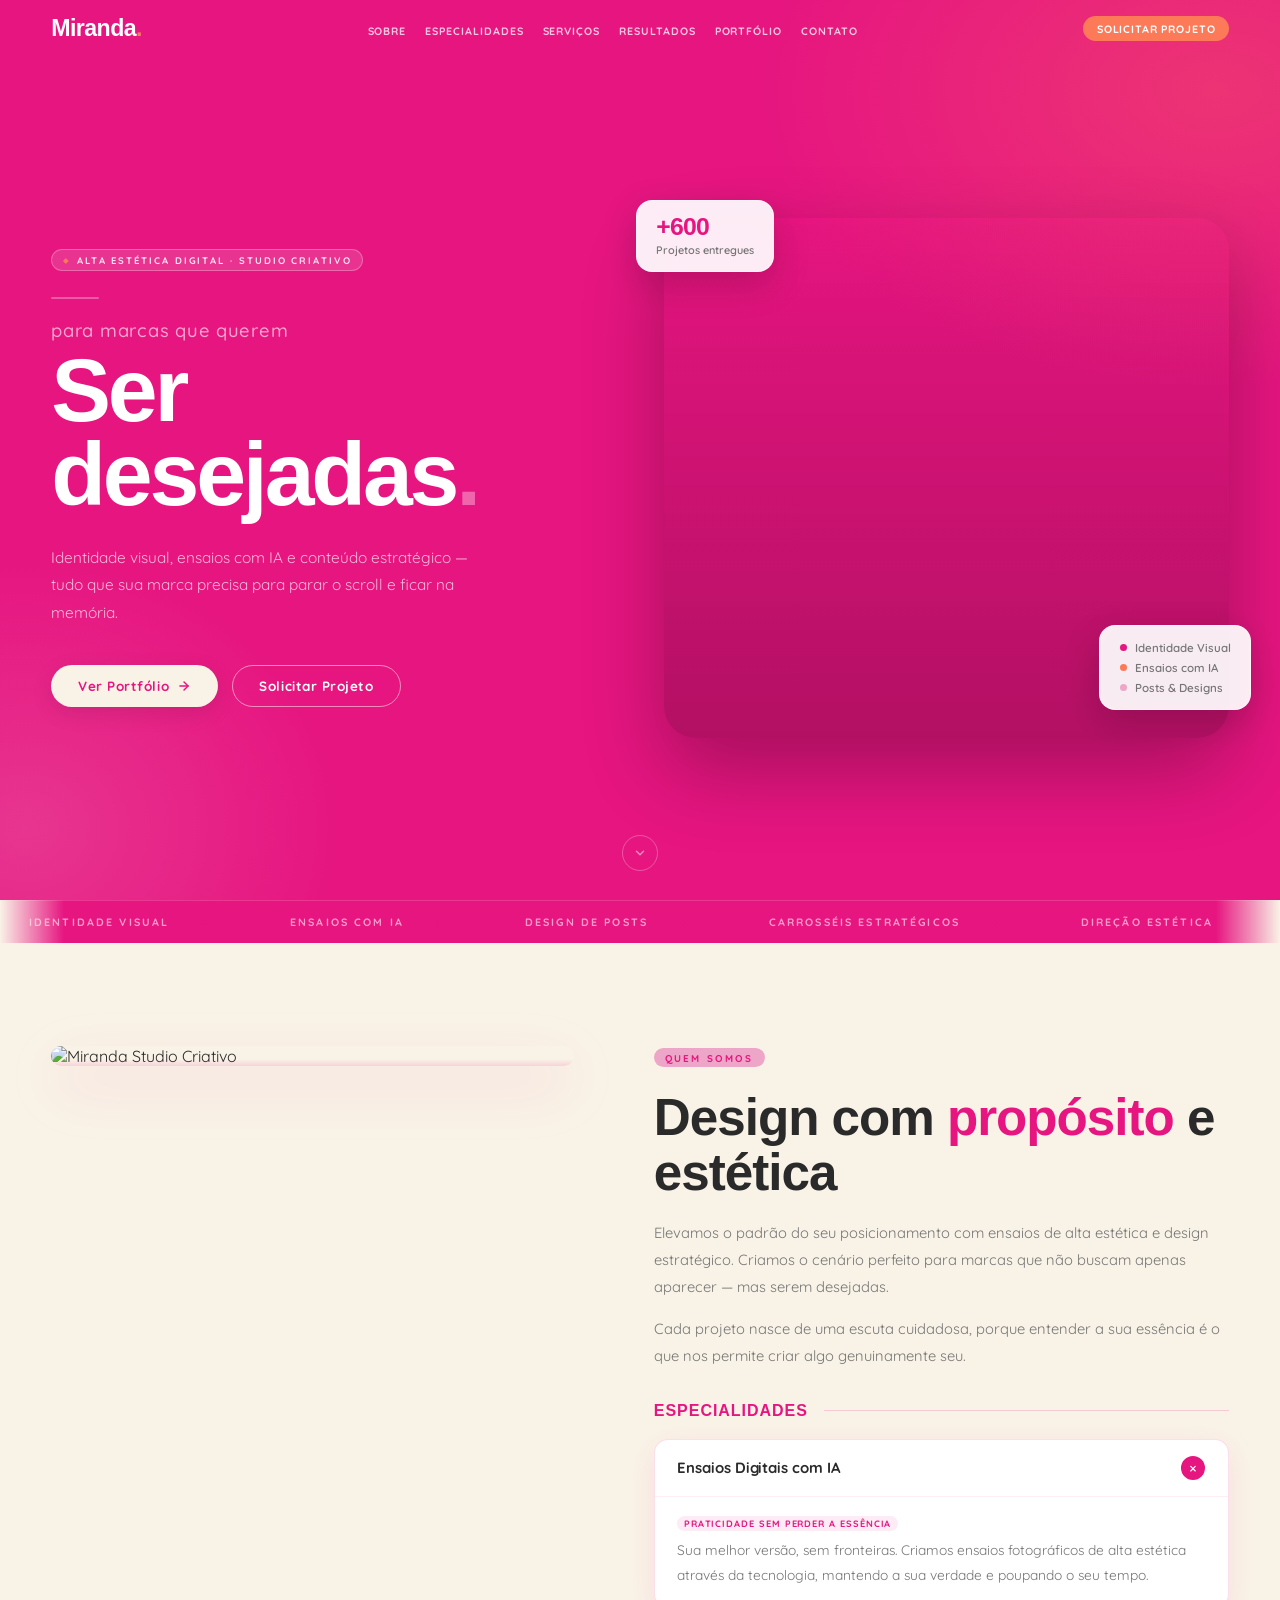
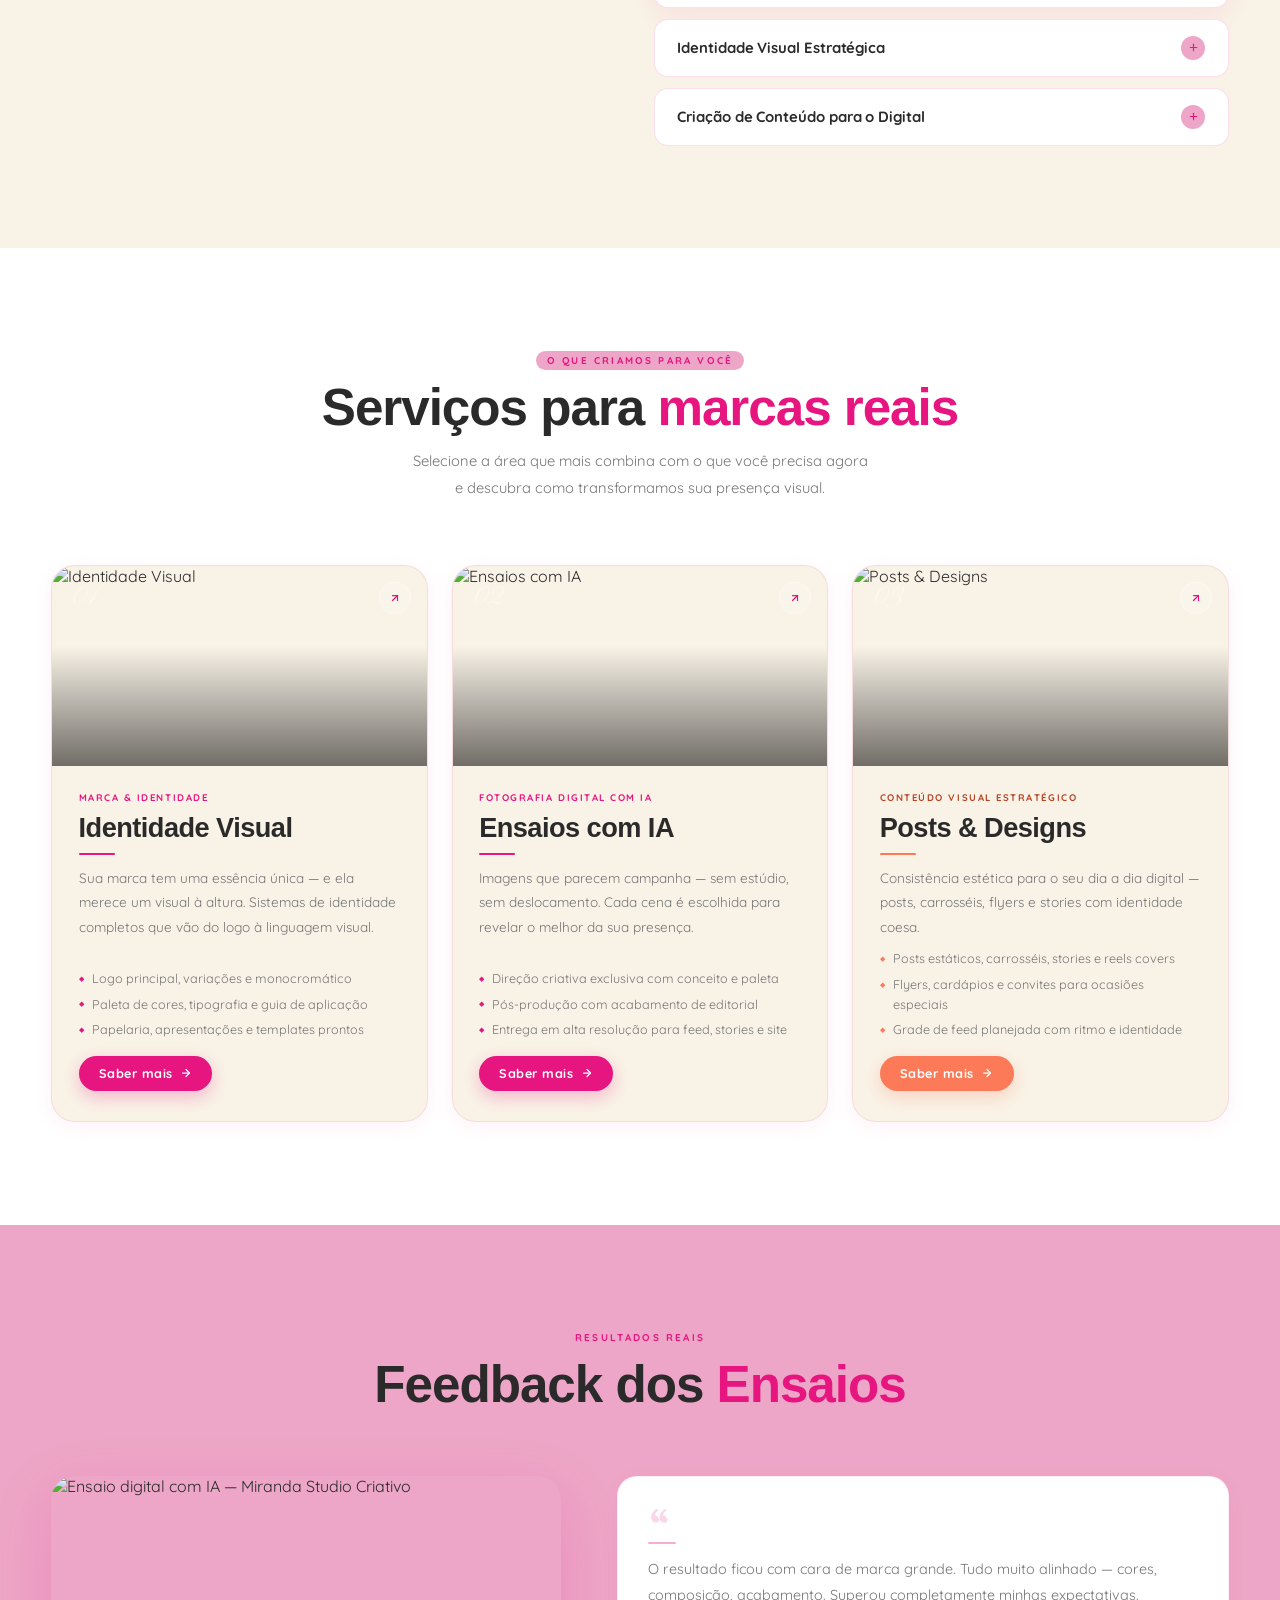
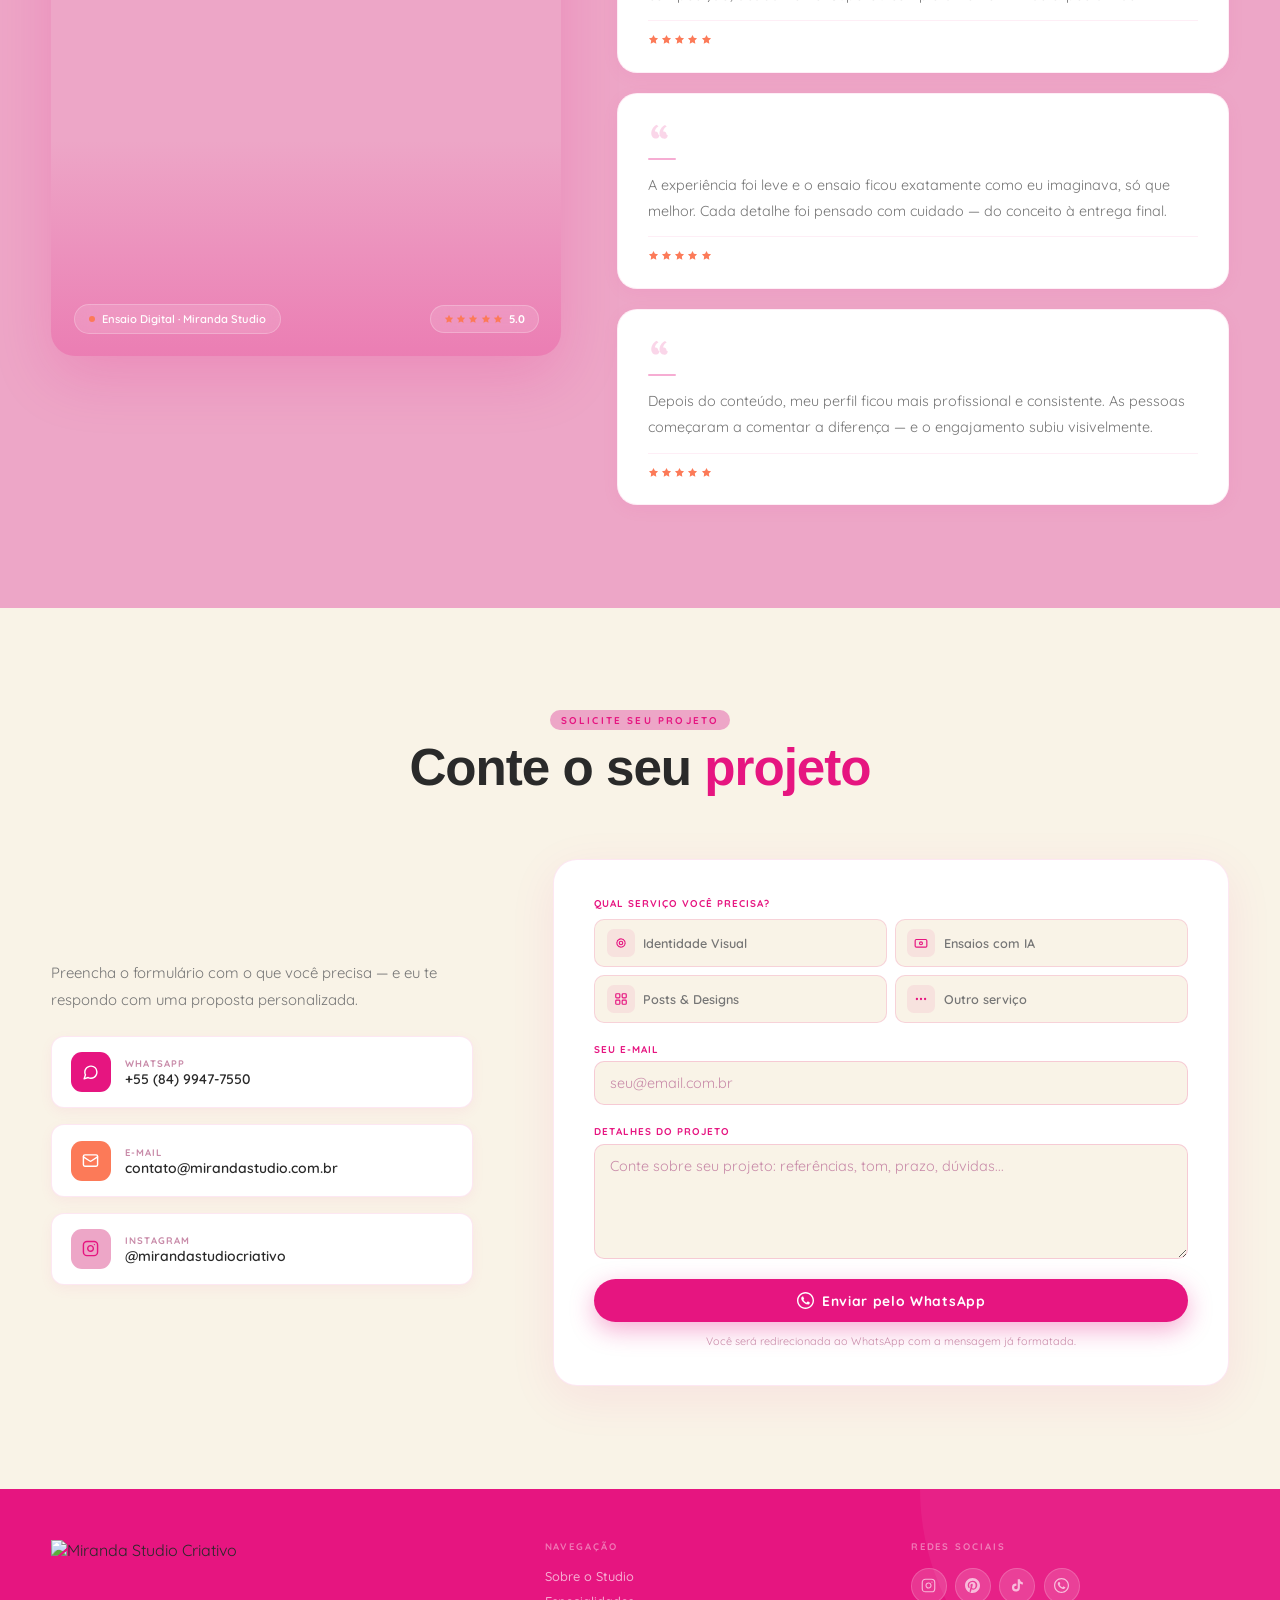
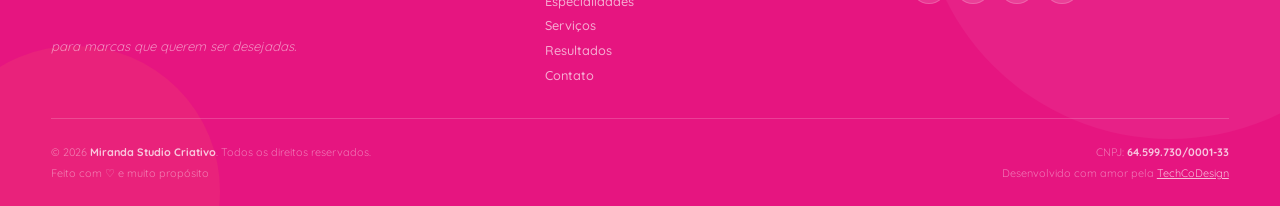
==== index.html @ 6dfa4e2c "Add files via upload" ====
<!DOCTYPE html>
<html lang="pt-BR">
<head>
  <meta charset="UTF-8" />
  <meta name="viewport" content="width=device-width, initial-scale=1.0" />
  <title>Miranda Studio Criativo</title>

  <link rel="preconnect" href="https://api.fontshare.com" />
  <link href="https://api.fontshare.com/v2/css?f[]=agrandir@400,700,800,900&display=swap" rel="stylesheet" />
  <link rel="preconnect" href="https://fonts.googleapis.com" />
  <link rel="preconnect" href="https://fonts.gstatic.com" crossorigin />
  <link href="https://fonts.googleapis.com/css2?family=Pinyon+Script&family=Quicksand:wght@400;500;600;700&display=swap" rel="stylesheet" />
  <style>
    /* ══════════════════════════════════════════════════
       TOKENS
    ══════════════════════════════════════════════════ */
    :root {
      --choque:     #e61580;
      --coral:      #fc7a58;
      --claro:      #eda6c7;
      --creme:      #f9f3e7;

      --choque-esc: #bf0f6a;
      --choque-rgb: 230,21,128;
      --coral-rgb:  252,122,88;
      --claro-rgb:  237,166,199;

      --ink:        #2A2A2A;   /* texto escuro (neutro) */
      --ink-med:    #757575;   /* texto médio (neutro)  */
      --ink-soft:   #c88aa8;   /* texto suave (rosado)  */

      /* ── Fontes ── */
      --f-display: 'Agrandir', sans-serif;   /* títulos */
      --f-ui:      'Quicksand', sans-serif;  /* tudo mais */
      --f-script:  'Pinyon Script', cursive; /* decorativo */

      /* ── Layout ── */
      --py:   clamp(4rem, 8vw, 8rem);
      --wrap: min(1200px, 92vw);
      --ease: cubic-bezier(.4,0,.2,1);
    }

    /* ══════════════════════════════════════════════════
       ESCALA TIPOGRÁFICA HIERÁRQUICA
    ══════════════════════════════════════════════════ */

    /* N0 — Overline */
    .ov {
      font-family: var(--f-ui); font-size: .62rem; font-weight: 700;
      letter-spacing: .22em; text-transform: uppercase;
      display: inline-flex; align-items: center; gap: .4rem;
      padding: .38em 1.1em; border-radius: 50px;
      background: var(--claro); color: var(--choque);
    }
    .ov--inv { background: rgba(255,255,255,.16); border: 1px solid rgba(255,255,255,.28); color: #fff; }
    .ov--dark { background: rgba(255,255,255,.1); color: rgba(255,255,255,.8); border: 1px solid rgba(255,255,255,.18); }

    /* N2 — H1 Hero (único) */
    .h1 {
      font-family: var(--f-display); font-weight: 900;
      font-size: clamp(3.4rem, 7.5vw, 7.2rem);
      line-height: .95; letter-spacing: -.03em;
      color: #fff;
    }
    .h1 em { font-style: normal; color: rgba(255,255,255,.38); }

    /* N3 — H2 Seção */
    .h2 {
      font-family: var(--f-display); font-weight: 800;
      font-size: clamp(2.3rem, 4vw, 3.3rem);
      line-height: 1.06; letter-spacing: -.02em;
      color: var(--ink);
    }
    .h2 em          { font-style: normal; color: var(--choque); }
    .h2--branco     { color: #fff; }
    .h2--branco em  { color: rgba(255,255,255,.55); }

    /* N4 — H3 Card / sub-título */
    .h3 {
      font-family: var(--f-display); font-weight: 700;
      font-size: clamp(1.4rem, 2vw, 1.75rem);
      line-height: 1.1; letter-spacing: -.015em;
      color: var(--ink);
    }

    /* N5 — Body */
    .body {
      font-family: var(--f-ui); font-size: clamp(.87rem, 1.15vw, .97rem);
      line-height: 1.85; color: var(--ink-med);
    }

    /* N6 — Caption / tag */
    .cap {
      font-family: var(--f-ui); font-size: .78rem; font-weight: 600;
      line-height: 1.5; color: var(--ink-soft);
    }
    .cap--up { font-size: .62rem; font-weight: 700; letter-spacing: .14em; text-transform: uppercase; color: var(--choque); }

    /* ══════════════════════════════════════════════════
       RESET & BASE
    ══════════════════════════════════════════════════ */
    *, *::before, *::after { box-sizing: border-box; margin: 0; padding: 0; }
    html { scroll-behavior: smooth; }
    section[id], #especialidades { scroll-margin-top: 6.5rem; }
    body {
      font-family: var(--f-ui);
      background: var(--creme); color: var(--ink);
      overflow-x: hidden; -webkit-font-smoothing: antialiased;
    }
    a   { text-decoration: none; color: inherit; }
    img { display: block; max-width: 100%; }
    ul  { list-style: none; }

    ::-webkit-scrollbar            { width: 4px; }
    ::-webkit-scrollbar-track      { background: var(--claro); }
    ::-webkit-scrollbar-thumb      { background: var(--choque); border-radius: 4px; }

    .wrap { width: var(--wrap); margin-inline: auto; }

    /* ══════════════════════════════════════════════════
       BOTÕES
    ══════════════════════════════════════════════════ */
    .btn {
      display: inline-flex; align-items: center; gap: .5rem;
      padding: .88em 2em; border-radius: 50px; border: none; cursor: pointer;
      font-family: var(--f-ui); font-size: .84rem; font-weight: 700;
      letter-spacing: .04em;
      transition: transform .25s var(--ease), box-shadow .25s, background .25s;
    }
    .btn:hover { transform: translateY(-3px); }
    .btn svg   { transition: transform .25s; flex-shrink: 0; }
    .btn:hover svg { transform: translateX(4px); }

    .btn-creme   { background: var(--creme); color: var(--choque); box-shadow: 0 6px 22px rgba(0,0,0,.1); }
    .btn-creme:hover   { box-shadow: 0 14px 32px rgba(0,0,0,.18); }
    .btn-outline { background: transparent; color: #fff; border: 1.5px solid rgba(255,255,255,.5); }
    .btn-outline:hover { border-color: #fff; background: rgba(255,255,255,.1); }
    .btn-primary { background: var(--choque); color: #fff; box-shadow: 0 6px 22px rgba(var(--choque-rgb),.35); }
    .btn-primary:hover { background: var(--choque-esc); box-shadow: 0 14px 32px rgba(var(--choque-rgb),.45); }
    .btn-coral   { background: var(--coral); color: #fff; box-shadow: 0 6px 22px rgba(var(--coral-rgb),.35); }
    .btn-coral:hover   { background: #e05030; box-shadow: 0 14px 32px rgba(var(--coral-rgb),.45); }

    /* ══════════════════════════════════════════════════
       SCROLL REVEAL
    ══════════════════════════════════════════════════ */
    [data-sr] { opacity:0; transition: opacity .7s var(--ease), transform .7s var(--ease); }
    [data-sr="up"]    { transform: translateY(30px); }
    [data-sr="left"]  { transform: translateX(-30px); }
    [data-sr="right"] { transform: translateX(30px); }
    [data-sr].vis     { opacity:1; transform: none; }

    [data-stag] > * { opacity:0; transform: translateY(20px);
      transition: opacity .55s var(--ease), transform .55s var(--ease); }
    [data-stag].vis > *:nth-child(1){ opacity:1;transform:none;transition-delay:.04s; }
    [data-stag].vis > *:nth-child(2){ opacity:1;transform:none;transition-delay:.13s; }
    [data-stag].vis > *:nth-child(3){ opacity:1;transform:none;transition-delay:.22s; }
    [data-stag].vis > *:nth-child(4){ opacity:1;transform:none;transition-delay:.31s; }
    [data-stag].vis > *:nth-child(5){ opacity:1;transform:none;transition-delay:.40s; }
    [data-stag].vis > *:nth-child(6){ opacity:1;transform:none;transition-delay:.49s; }

    /* ══════════════════════════════════════════════════
       HEADER
    ══════════════════════════════════════════════════ */
    #hdr {
      position: fixed; top: 0; left: 0; right: 0; z-index: 100;
      padding: .95rem 0;
      transition: background .4s, box-shadow .4s, padding .4s;
    }
    #hdr.fixa {
      background: rgba(249,243,231,.97);
      backdrop-filter: blur(16px);
      box-shadow: 0 2px 24px rgba(var(--choque-rgb),.08);
      padding: .65rem 0;
    }
    #hdr .wrap { display: flex; align-items: center; justify-content: space-between; gap: 1rem; }

    .logo {
      font-family: var(--f-display); font-size: 1.45rem; font-weight: 800;
      letter-spacing: -.025em; color: #fff; transition: color .3s;
      flex-shrink: 0; white-space: nowrap;
      position: relative; z-index: 110;
    }
    .logo-dot { color: var(--coral); }
    #hdr.fixa .logo { color: var(--choque); }

    .nav-links {
      display: flex; align-items: center; gap: .08rem;
      flex: 1; justify-content: center;
    }
    .nav-links a {
      font-family: var(--f-ui); font-size: .67rem; font-weight: 700;
      letter-spacing: .09em; text-transform: uppercase;
      padding: .46em .82em; border-radius: 50px;
      color: rgba(255,255,255,.76);
      transition: color .3s, background .3s; white-space: nowrap;
    }
    .nav-links a:hover { color: #fff; background: rgba(255,255,255,.12); }
    #hdr.fixa .nav-links a { color: var(--ink-med); }
    #hdr.fixa .nav-links a:hover { color: var(--choque); background: rgba(var(--choque-rgb),.07); }

    .nav-right { display: flex; align-items: center; gap: .7rem; flex-shrink: 0; }
    .nav-cta {
      display: inline-flex; align-items: center;
      padding: .5em 1.25em; border-radius: 50px;
      font-family: var(--f-ui); font-size: .67rem; font-weight: 700;
      letter-spacing: .08em; text-transform: uppercase;
      background: var(--coral); color: #fff;
      transition: transform .25s, box-shadow .25s; white-space: nowrap;
    }
    .nav-cta:hover { transform: translateY(-2px); box-shadow: 0 8px 20px rgba(var(--coral-rgb),.4); }
    #hdr.fixa .nav-cta { background: var(--choque); }

    .burger {
      display: none; flex-direction: column; gap: 5px;
      background: none; border: none; cursor: pointer; padding: 4px; z-index: 110;
    }
    .burger span { display: block; width: 22px; height: 2px; background: #fff; border-radius: 2px; transition: .35s; }
    #hdr.fixa .burger span { background: var(--choque); }
    .burger.open span:nth-child(1) { transform: translateY(7px) rotate(45deg); }
    .burger.open span:nth-child(2) { opacity:0; }
    .burger.open span:nth-child(3) { transform: translateY(-7px) rotate(-45deg); }

    /* ══════════════════════════════════════════════════
       HERO
    ══════════════════════════════════════════════════ */
    #hero {
      min-height: 100dvh; display: flex; align-items: center;
      background: var(--choque); position: relative; overflow: hidden;
    }
    #hero::before {
      content: ''; position: absolute; inset: 0; pointer-events: none;
      background:
        radial-gradient(ellipse 60% 55% at 95% 10%, rgba(var(--coral-rgb),.30) 0%, transparent 60%),
        radial-gradient(ellipse 45% 55% at 2% 92%,  rgba(var(--claro-rgb),.22) 0%, transparent 55%);
    }
    .hero-grid {
      display: grid; grid-template-columns: 1fr 1fr;
      gap: 3rem; align-items: center;
      padding: 9rem 0 5.5rem; position: relative; z-index: 2;
    }
    .hero-text { display: flex; flex-direction: column; gap: 0; }

    .hero-badge {
      display: inline-flex; align-items: center; gap: .45rem;
      padding: .4em 1.1em; border-radius: 50px;
      background: rgba(255,255,255,.13); border: 1px solid rgba(255,255,255,.26);
      color: rgba(255,255,255,.85);
      font-family: var(--f-ui); font-size: .6rem; font-weight: 700;
      letter-spacing: .2em; text-transform: uppercase;
      margin-bottom: 1.6rem; align-self: flex-start;
      animation: fadeDown .8s var(--ease) both;
    }
    .hero-badge::before { content: '◆'; color: var(--coral); font-size: .44rem; }

    .hero-pre {
      font-family: var(--f-ui); font-weight: 500;
      font-size: clamp(1rem, 1.6vw, 1.15rem);
      color: rgba(255,255,255,.6); letter-spacing: .04em;
      margin-bottom: .35rem;
      animation: fadeUp .8s .08s var(--ease) both;
    }
    .hero-h1 {
      font-family: var(--f-display); font-weight: 900; color: #fff;
      font-size: clamp(3.4rem, 7vw, 7rem);
      line-height: .94; letter-spacing: -.035em;
      margin-bottom: 1.7rem;
      animation: fadeUp .9s .14s var(--ease) both;
    }
    .hero-h1 em { font-style: normal; color: rgba(255,255,255,.35); }
    .hero-desc {
      font-family: var(--f-ui);
      font-size: clamp(.88rem, 1.2vw, 1.02rem);
      color: rgba(255,255,255,.7); line-height: 1.8;
      max-width: 440px; margin-bottom: 2.4rem;
      animation: fadeUp .9s .22s var(--ease) both;
    }
    .hero-btns {
      display: flex; gap: .85rem; flex-wrap: wrap;
      animation: fadeUp .9s .3s var(--ease) both;
    }
    .hero-rule {
      width: 48px; height: 2px; border-radius: 2px;
      background: rgba(255,255,255,.3); margin-bottom: 1.3rem;
      animation: fadeUp .7s .04s var(--ease) both;
    }
    .hero-visual {
      position: relative; height: 520px;
      animation: fadeRight 1s .2s var(--ease) both;
    }
    .hero-img-frame {
      position: absolute; inset: 0;
      border-radius: 32px; overflow: hidden;
      box-shadow: 0 32px 80px rgba(0,0,0,.28);
    }
    .hero-img-frame img, .hero-img-frame video {
      width: 100%; height: 100%; object-fit: cover; object-position: center 10%; display: block;
    }
    .hero-img-frame::after {
      content: ''; position: absolute; inset: 0;
      background: linear-gradient(to bottom, rgba(var(--choque-rgb),.08) 0%, rgba(0,0,0,.22) 100%);
      pointer-events: none;
    }
    .hero-float {
      position: absolute; z-index: 4;
      background: rgba(255,255,255,.92); backdrop-filter: blur(12px);
      border-radius: 16px; padding: .9rem 1.2rem;
      box-shadow: 0 12px 36px rgba(0,0,0,.18);
      border: 1px solid rgba(255,255,255,.5);
    }
    .hero-float--tl { top: -18px; left: -28px; animation: float1 5s ease-in-out infinite; }
    .hero-float--br { bottom: 28px; right: -22px; animation: float2 6s 1s ease-in-out infinite; }

    .fcard-num {
      font-family: var(--f-display); font-size: 1.55rem; font-weight: 900;
      letter-spacing: -.03em; color: var(--choque); line-height: 1;
    }
    .fcard-label {
      font-family: var(--f-ui); font-size: .68rem; font-weight: 600;
      color: var(--ink-med); margin-top: .18rem; white-space: nowrap;
    }
    .fcard-list { display: flex; flex-direction: column; gap: .3rem; }
    .fcard-item {
      display: flex; align-items: center; gap: .5rem;
      font-family: var(--f-ui); font-size: .72rem; font-weight: 600; color: var(--ink-med);
    }
    .fcard-dot {
      width: 7px; height: 7px; border-radius: 50%;
      background: var(--choque); flex-shrink: 0;
    }
    .fcard-dot--coral { background: var(--coral); }
    .fcard-dot--claro { background: var(--claro); }

    .hero-scroll {
      position: absolute; bottom: 1.8rem; left: 50%; transform: translateX(-50%);
      animation: fadeIn .9s 1s both; z-index: 2;
    }
    .scroll-ring {
      width: 36px; height: 36px; border-radius: 50%;
      border: 1.5px solid rgba(255,255,255,.28);
      display: flex; align-items: center; justify-content: center;
      animation: bob 2.4s ease-in-out infinite; cursor: pointer;
      transition: border-color .3s;
    }
    .scroll-ring:hover { border-color: rgba(255,255,255,.6); }
    .scroll-ring svg { color: rgba(255,255,255,.5); }

    /* ══════════════════════════════════════════════════
       TICKER
    ══════════════════════════════════════════════════ */
    .ticker-wrap {
      overflow: hidden; padding: .88rem 0; background: var(--choque);
      border-top: 1px solid rgba(255,255,255,.15);
      mask-image: linear-gradient(to right, transparent 0%, #000 5%, #000 95%, transparent 100%);
      -webkit-mask-image: linear-gradient(to right, transparent 0%, #000 5%, #000 95%, transparent 100%);
    }
    .ticker-track { display: flex; width: max-content; animation: rolar 28s linear infinite; }
    .ticker-track:hover { animation-play-state: paused; }
    .ticker-item {
      display: inline-flex; align-items: center; gap: .5rem;
      padding: 0 1.8rem; white-space: nowrap;
      font-family: var(--f-ui); font-size: .67rem; font-weight: 700;
      letter-spacing: .2em; text-transform: uppercase;
      color: rgba(255,255,255,.58); transition: color .2s;
    }
    .ticker-item:hover { color: #fff; }
    .ticker-sep { color: var(--choque); font-size: .4rem; flex-shrink: 0; margin: 0 1.5rem; }

    /* ══════════════════════════════════════════════════
       OUTRAS SEÇÕES (SOBRE, CATEGORIAS, ETC)
    ══════════════════════════════════════════════════ */
    #sobre { padding: var(--py) 0; background: var(--creme); }
    .sobre-grid { display: grid; grid-template-columns: 1fr 1.1fr; gap: 5rem; align-items: start; }
    .sobre-img-wrap {
      border-radius: 26px; overflow: hidden; position: relative;
      box-shadow: 0 20px 60px rgba(var(--choque-rgb),.13);
    }
    .sobre-img-wrap img { width: 100%; display: block; transition: transform .8s var(--ease); }
    .sobre-img-wrap:hover img { transform: scale(1.03); }
    .sobre-img-wrap::after {
      content: ''; position: absolute; inset: 0; pointer-events: none;
      background: linear-gradient(to bottom, transparent 65%, rgba(var(--choque-rgb),.14) 100%);
    }
    .sobre-txt .ov { margin-bottom: 1rem; }
    .sobre-txt .h2 { margin-bottom: 1.2rem; }
    .sobre-txt .body { margin-bottom: .9rem; }

    .espec-heading { display: flex; align-items: center; gap: 1rem; margin-bottom: 1.2rem; margin-top: 2rem; }
    .espec-heading-line { flex: 1; height: 1px; background: rgba(var(--choque-rgb),.18); }

    .acc { display: flex; flex-direction: column; gap: .7rem; }
    .acc details {
      background: #fff; border: 1px solid rgba(var(--choque-rgb),.14);
      border-radius: 14px; overflow: hidden; transition: box-shadow .3s;
    }
    .acc details[open] { box-shadow: 0 8px 32px rgba(var(--choque-rgb),.09); }
    .acc summary {
      padding: 1rem 1.4rem; cursor: pointer; list-style: none; user-select: none;
      display: flex; align-items: center; justify-content: space-between; gap: .8rem;
      font-family: var(--f-ui); font-weight: 700; font-size: .93rem;
      letter-spacing: -.005em; color: var(--ink); transition: color .25s;
    }
    .acc summary::-webkit-details-marker { display: none; }
    .acc summary:hover { color: var(--choque); }
    .acc-icon {
      width: 24px; height: 24px; border-radius: 50%; flex-shrink: 0;
      background: var(--claro); display: flex; align-items: center; justify-content: center;
      transition: background .3s, transform .3s;
    }
    .acc details[open] .acc-icon { background: var(--choque); transform: rotate(45deg); }
    .acc-icon svg { color: var(--choque); transition: color .3s; }
    .acc details[open] .acc-icon svg { color: #fff; }
    .acc-body { padding: .9rem 1.4rem 1.2rem; border-top: 1px solid rgba(var(--choque-rgb),.07); animation: fadeIn .4s; }
    .acc-tag {
      display: inline-block; font-family: var(--f-ui); font-size: .58rem; font-weight: 700;
      letter-spacing: .1em; text-transform: uppercase;
      background: rgba(var(--choque-rgb),.08); color: var(--choque);
      padding: .22em .7em; border-radius: 20px; margin-bottom: .45rem;
    }
    .acc-body p { font-family: var(--f-ui); font-size: .86rem; line-height: 1.78; color: var(--ink-med); }

    #categorias { padding: var(--py) 0; background: #fff; }
    .sec-head { text-align: center; margin-bottom: clamp(2.5rem, 5vw, 4.5rem); display: flex; flex-direction: column; align-items: center; gap: .7rem; }
    .sec-head .body { max-width: 460px; }
    .cards-grid { display: grid; grid-template-columns: repeat(3,1fr); gap: 1.5rem; }

    .scard {
      border-radius: 24px; overflow: hidden; display: flex; flex-direction: column;
      background: var(--creme); border: 1px solid rgba(var(--choque-rgb),.1);
      box-shadow: 0 4px 20px rgba(var(--choque-rgb),.06);
      transition: transform .35s var(--ease), box-shadow .35s;
      text-decoration: none; color: inherit; cursor: pointer;
    }
    .scard:hover { transform: translateY(-10px); box-shadow: 0 24px 56px rgba(var(--choque-rgb),.15); }
    .scard-banner { position: relative; height: 200px; overflow: hidden; }
    .scard-banner::after {
      content: ''; position: absolute; inset: 0; z-index: 1;
      background: linear-gradient(to bottom, transparent 40%, rgba(0,0,0,.55) 100%); pointer-events: none;
    }
    .scard-bg { position: absolute; inset: 0; width: 100%; height: 100%; object-fit: cover; transition: transform .65s var(--ease); }
    .scard:hover .scard-bg { transform: scale(1.08); }
    .scard-num { position: absolute; top: 1rem; left: 1.2rem; z-index: 2; font-family: var(--f-script); font-size: 1.6rem; color: rgba(255,255,255,.38); }
    .scard-arrow {
      position: absolute; top: 1rem; right: 1rem; z-index: 2; width: 32px; height: 32px; border-radius: 50%;
      background: rgba(255,255,255,.18); border: 1px solid rgba(255,255,255,.28);
      display: flex; align-items: center; justify-content: center; transition: background .3s, transform .3s;
    }
    .scard:hover .scard-arrow { background: rgba(255,255,255,.94); transform: rotate(45deg); }
    .scard-arrow svg { color: var(--choque); }
    .scard-icon { position: absolute; top: 50%; left: 50%; z-index: 2; transform: translate(-50%,-50%); transition: transform .4s var(--ease); }
    .scard:hover .scard-icon { transform: translate(-50%,-50%) scale(1.1) rotate(-4deg); }
    .scard-body { padding: 1.55rem 1.65rem 1.9rem; display: flex; flex-direction: column; gap: .65rem; flex: 1; }
    .scard-tag { font-family: var(--f-ui); font-size: .6rem; font-weight: 700; letter-spacing: .16em; text-transform: uppercase; color: var(--choque); }
    .scard--post .scard-tag { color: #b84426; }
    .scard-h3 { font-family: var(--f-display); font-size: 1.7rem; font-weight: 700; letter-spacing: -.02em; color: var(--ink); line-height: 1.08; }
    .scard-div { width: 36px; height: 2px; border-radius: 2px; background: var(--choque); flex-shrink: 0; }
    .scard--post .scard-div { background: var(--coral); }
    .scard-p { font-size: .85rem; line-height: 1.8; color: var(--ink-med); flex: 1; }
    .scard-list { display: flex; flex-direction: column; gap: .38rem; }
    .scard-list li { display: flex; align-items: flex-start; gap: .5rem; font-family: var(--f-ui); font-size: .79rem; line-height: 1.55; color: var(--ink-med); }
    .scard-list li::before { content: '◆'; color: var(--choque); font-size: .44rem; margin-top: .3rem; flex-shrink: 0; }
    .scard--post .scard-list li::before { color: var(--coral); }
    .scard-btn {
      display: inline-flex; align-items: center; gap: .46rem; align-self: flex-start; margin-top: .35rem;
      padding: .76em 1.6em; border-radius: 50px; border: none; cursor: pointer;
      font-family: var(--f-ui); font-size: .79rem; font-weight: 700; letter-spacing: .04em;
      background: var(--choque); color: #fff; box-shadow: 0 6px 18px rgba(var(--choque-rgb),.28);
      transition: background .25s, transform .25s, box-shadow .25s; text-decoration: none;
    }
    .scard-btn:hover { background: var(--choque-esc); transform: translateY(-2px); box-shadow: 0 12px 26px rgba(var(--choque-rgb),.4); }
    .scard-btn svg { transition: transform .25s; }
    .scard-btn:hover svg { transform: translateX(4px); }
    .scard--post .scard-btn { background: var(--coral); box-shadow: 0 6px 18px rgba(var(--coral-rgb),.28); }
    .scard--post .scard-btn:hover { background: #e05030; box-shadow: 0 12px 26px rgba(var(--coral-rgb),.4); }

    #feedback { padding: var(--py) 0; background: var(--claro); }
    .fb-grid { display: grid; grid-template-columns: 5fr 6fr; gap: 3.5rem; align-items: start; }
    .fb-photo { border-radius: 24px; overflow: hidden; position: relative; box-shadow: 0 20px 60px rgba(var(--choque-rgb),.18); }
    .fb-photo img { width: 100%; min-height: 480px; object-fit: cover; object-position: center 20%; display: block; transition: transform .9s var(--ease); }
    .fb-photo:hover img { transform: scale(1.04); }
    .fb-photo::after { content: ''; position: absolute; inset: 0; pointer-events: none; background: linear-gradient(to bottom, transparent 55%, rgba(var(--choque-rgb),.28) 100%); }
    .fb-overlay { position: absolute; bottom: 1.4rem; left: 1.4rem; right: 1.4rem; z-index: 2; display: flex; align-items: center; justify-content: space-between; flex-wrap: wrap; gap: .6rem; }
    .fb-tag {
      display: inline-flex; align-items: center; gap: .42rem; padding: .43rem .9rem; border-radius: 50px;
      background: rgba(255,255,255,.14); backdrop-filter: blur(10px); border: 1px solid rgba(255,255,255,.24); color: #fff;
      font-family: var(--f-ui); font-size: .7rem; font-weight: 600;
    }
    .fb-dot { width: 6px; height: 6px; border-radius: 50%; background: var(--coral); flex-shrink: 0; }
    .fb-stars {
      display: flex; align-items: center; gap: .15rem; padding: .4rem .8rem; border-radius: 50px;
      background: rgba(255,255,255,.14); backdrop-filter: blur(10px); border: 1px solid rgba(255,255,255,.24);
    }
    .fb-stars svg { color: var(--coral); }
    .fb-stars span { font-family: var(--f-ui); font-size: .7rem; font-weight: 700; color: #fff; margin-left: .2rem; }
    .fb-cards { display: flex; flex-direction: column; gap: 1.25rem; }
    .tcard {
      background: #fff; border-radius: 20px; padding: 1.65rem 1.85rem; display: flex; flex-direction: column; gap: .75rem;
      border: 1px solid rgba(var(--choque-rgb),.07); box-shadow: 0 4px 18px rgba(var(--choque-rgb),.05);
      transition: transform .3s var(--ease), box-shadow .3s;
    }
    .tcard:hover { transform: translateY(-4px); box-shadow: 0 16px 44px rgba(var(--choque-rgb),.12); }
    .tcard-quote svg { color: var(--choque); opacity: .17; }
    .tcard-bar { width: 28px; height: 2px; background: var(--choque); border-radius: 2px; opacity: .35; }
    .tcard-text { font-family: var(--f-ui); font-size: .9rem; line-height: 1.82; color: var(--ink-med); }
    .tcard-footer { display: flex; align-items: center; gap: .14rem; padding-top: .82rem; border-top: 1px solid rgba(var(--choque-rgb),.07); }
    .tcard-footer svg { color: var(--coral); }

    #contato { padding: var(--py) 0; background: var(--creme); }
    .contato-grid { display: grid; grid-template-columns: 1fr 1.6fr; gap: 5rem; align-items: center; }
    .contato-intro { font-family: var(--f-ui); font-size: .93rem; line-height: 1.8; color: var(--ink-med); margin-bottom: 0; }
    .cponto-list { display: flex; flex-direction: column; gap: 1rem; margin-top: 1.4rem; }
    .cponto {
      display: flex; align-items: center; gap: .9rem; padding: .95rem 1.15rem; border-radius: 13px;
      background: #fff; border: 1px solid rgba(var(--choque-rgb),.1); box-shadow: 0 4px 14px rgba(var(--choque-rgb),.05);
      transition: transform .3s, box-shadow .3s;
    }
    .cponto:hover { transform: translateY(-3px); box-shadow: 0 12px 28px rgba(var(--choque-rgb),.1); }
    .cponto-ico { width: 40px; min-width: 40px; height: 40px; border-radius: 11px; display: flex; align-items: center; justify-content: center; flex-shrink: 0; }
    .cponto-ico--c { background: var(--choque); }
    .cponto-ico--o { background: var(--coral); }
    .cponto-ico--l { background: var(--claro); }
    .cponto-ico svg { color: #fff; }
    .cponto-ico--l svg { color: var(--choque); }
    .cponto-lbl { font-family: var(--f-ui); font-size: .6rem; font-weight: 700; letter-spacing: .1em; text-transform: uppercase; color: var(--ink-soft); }
    .cponto-val { font-family: var(--f-ui); font-size: .87rem; font-weight: 600; color: var(--ink); margin-top: .06rem; }
    .form-card { background: #fff; border-radius: 24px; padding: 2.3rem 2.5rem; border: 1px solid rgba(var(--choque-rgb),.1); box-shadow: 0 12px 48px rgba(var(--choque-rgb),.08); }
    .form-lbl { font-family: var(--f-ui); font-size: .62rem; font-weight: 700; letter-spacing: .1em; text-transform: uppercase; color: var(--choque); }
    .form-group { display: flex; flex-direction: column; gap: .42rem; margin-bottom: 1.25rem; }
    .form-input {
      padding: .82em 1.05em; border-radius: 10px; border: 1.5px solid rgba(var(--choque-rgb),.18);
      font-family: var(--f-ui); font-size: .9rem; color: var(--ink); background: var(--creme); outline: none;
      transition: border-color .25s, box-shadow .25s, background .25s;
    }
    .form-input:focus { border-color: var(--choque); background: #fff; box-shadow: 0 0 0 3px rgba(var(--choque-rgb),.1); }
    .form-input::placeholder { color: var(--ink-soft); }
    textarea.form-input { resize: vertical; min-height: 108px; }
    .cats-lbl { display: block; font-family: var(--f-ui); font-size: .62rem; font-weight: 700; letter-spacing: .1em; text-transform: uppercase; color: var(--choque); margin-bottom: .62rem; }
    .cats { display: grid; grid-template-columns: 1fr 1fr; gap: .48rem; margin-bottom: 1.25rem; }
    .cat-chk { display: none; }
    .cat-tile {
      display: flex; align-items: center; gap: .52rem; padding: .72em .9em; border-radius: 10px; cursor: pointer;
      border: 1.5px solid rgba(var(--choque-rgb),.15); background: var(--creme);
      font-family: var(--f-ui); font-size: .79rem; font-weight: 600; color: var(--ink-med);
      transition: border-color .25s, background .25s, color .25s, box-shadow .25s; user-select: none;
    }
    .cat-chk:checked + .cat-tile { border-color: var(--choque); color: var(--choque); background: rgba(var(--choque-rgb),.07); box-shadow: 0 4px 12px rgba(var(--choque-rgb),.12); }
    .cat-ico { width: 28px; height: 28px; border-radius: 7px; flex-shrink: 0; display: flex; align-items: center; justify-content: center; background: rgba(var(--choque-rgb),.08); transition: background .25s; }
    .cat-chk:checked + .cat-tile .cat-ico { background: var(--choque); }
    .cat-ico svg { color: var(--choque); transition: color .25s; }
    .cat-chk:checked + .cat-tile .cat-ico svg { color: #fff; }
    .form-submit {
      width: 100%; padding: .92em 1.4em; border-radius: 50px; border: none; cursor: pointer;
      font-family: var(--f-ui); font-size: .86rem; font-weight: 700; letter-spacing: .05em;
      background: var(--choque); color: #fff; box-shadow: 0 8px 24px rgba(var(--choque-rgb),.35);
      transition: background .25s, transform .25s, box-shadow .25s; display: flex; align-items: center; justify-content: center; gap: .52rem;
    }
    .form-submit:hover { background: var(--choque-esc); transform: translateY(-2px); box-shadow: 0 14px 32px rgba(var(--choque-rgb),.45); }
    .form-note { text-align: center; margin-top: .8rem; font-family: var(--f-ui); font-size: .68rem; color: var(--ink-soft); }

    footer { background: var(--choque); padding: 3.2rem 0 0; position: relative; overflow: hidden; }
    footer::before {
      content: ''; position: absolute; width: 500px; height: 500px; border-radius: 50%;
      background: rgba(255,255,255,.05); top: -250px; right: -140px; pointer-events: none;
    }
    footer::after {
      content: ''; position: absolute; width: 290px; height: 290px; border-radius: 50%;
      background: rgba(var(--coral-rgb),.13); bottom: -130px; left: -70px; pointer-events: none;
    }
    .footer-inner { position: relative; z-index: 2; }
    .footer-top { display: grid; grid-template-columns: 1.4fr 1fr 1fr; gap: 3rem; align-items: start; padding-bottom: 2.2rem; border-bottom: 1px solid rgba(255,255,255,.18); }
    .footer-logo-img { height: 90px; width: auto; display: block; object-fit: contain; transition: opacity .3s, transform .3s; }
    .footer-logo-img:hover { opacity: .85; transform: scale(1.03); }
    .footer-sub { font-family: var(--f-ui); font-size: .58rem; font-weight: 700; letter-spacing: .22em; text-transform: uppercase; color: rgba(255,255,255,.4); display: block; margin-top: .55rem; }
    .footer-tagline { font-family: var(--f-ui); font-size: .82rem; font-weight: 400; font-style: italic; color: rgba(255,255,255,.5); margin-top: .5rem; }
    .footer-col-title { font-family: var(--f-ui); font-size: .6rem; font-weight: 700; letter-spacing: .2em; text-transform: uppercase; color: rgba(255,255,255,.42); margin-bottom: 1rem; }
    .footer-nav { display: flex; flex-direction: column; gap: .55rem; }
    .footer-nav a { font-family: var(--f-ui); font-size: .8rem; font-weight: 500; color: rgba(255,255,255,.65); transition: color .3s; }
    .footer-nav a:hover { color: #fff; }
    .footer-social { display: flex; gap: .52rem; margin-top: .3rem; }
    .soc {
      width: 36px; height: 36px; border-radius: 50%; background: rgba(255,255,255,.14); border: 1px solid rgba(255,255,255,.18);
      display: flex; align-items: center; justify-content: center; color: rgba(255,255,255,.65); transition: background .3s, color .3s, transform .3s;
    }
    .soc:hover { background: rgba(255,255,255,.28); color: #fff; transform: translateY(-2px); }
    .footer-base { padding: 1.6rem 0; display: flex; flex-direction: column; gap: .45rem; }
    .footer-base-row { display: flex; justify-content: space-between; flex-wrap: wrap; gap: .55rem; }
    .footer-base p { font-family: var(--f-ui); font-size: .68rem; color: rgba(255,255,255,.42); }
    .footer-base strong { color: rgba(255,255,255,.75); font-weight: 700; }
    .footer-base a { color: rgba(255,255,255,.7); text-decoration: underline; transition: color .3s; }
    .footer-base a:hover { color: #fff; }

    @keyframes fadeUp { from{opacity:0;transform:translateY(26px)} to{opacity:1;transform:none} }
    @keyframes fadeDown { from{opacity:0;transform:translateY(-16px)} to{opacity:1;transform:none} }
    @keyframes fadeRight { from{opacity:0;transform:translateX(36px)} to{opacity:1;transform:none} }
    @keyframes fadeIn { from{opacity:0} to{opacity:1} }
    @keyframes rolar { from{transform:translateX(0)} to{transform:translateX(-50%)} }
    @keyframes bob { 0%,100%{transform:translateY(0)} 50%{transform:translateY(5px)} }
    @keyframes float1 { 0%,100%{transform:translateY(0) rotate(-2deg)} 50%{transform:translateY(-10px) rotate(-2deg)} }
    @keyframes float2 { 0%,100%{transform:translateY(0) rotate(2deg)} 50%{transform:translateY(-8px) rotate(2deg)} }

    @media (min-width: 1366px) { :root { --wrap: min(1280px, 88vw); } }
    @media (min-width: 1920px) { :root { --wrap: min(1500px, 82vw); } .hero-h1 { font-size: 8rem; } }
    @media (max-width: 1200px) { .nav-links a { padding: .44em .68em; font-size: .64rem; } }
    @media (max-width: 1024px) {
      .hero-grid { grid-template-columns: 1fr; gap: 2rem; }
      .hero-visual { height: 380px; }
      .hero-float--tl { top: -12px; left: -14px; }
      .hero-float--br { bottom: 18px; right: -10px; }
      .sobre-grid { grid-template-columns: 1fr; gap: 3rem; }
      .contato-grid { grid-template-columns: 1fr; gap: 3rem; }
      .cards-grid { grid-template-columns: 1fr; max-width: 500px; margin-inline: auto; }
      .fb-grid { grid-template-columns: 1fr; gap: 2.5rem; }
      .footer-top { grid-template-columns: 1fr 1fr; }
      .footer-top > .footer-brand { grid-column: 1 / -1; }
      .nav-links a { font-size: .62rem; padding: .42em .58em; }
    }
    @media (max-width: 768px) {
      .nav-links { display: none; position: fixed; inset: 0; z-index: 105; flex-direction: column; justify-content: center; align-items: center; gap: 1.4rem; background: var(--creme); }
      .nav-links.open { display: flex; }
      .nav-links a { font-size: 1rem; padding: .56em 1.3em; border-radius: 50px; color: var(--choque) !important; background: transparent !important; }
      .nav-links a:hover { background: rgba(var(--choque-rgb),.08) !important; }
      .nav-cta { display: none; }
      .burger { display: flex; }
      .hero-h1 { font-size: clamp(2.7rem, 11vw, 4rem); }
      .hero-pre { font-size: 1.4rem; }
      .hero-visual { display: block; height: 300px; margin-top: 2rem; position: relative; }
      .hero-grid { padding-bottom: 6rem; }
      .cats { grid-template-columns: 1fr; }
      .form-card { padding: 1.8rem 1.5rem; }
      .footer-top { grid-template-columns: 1fr; }
      .footer-base-row { flex-direction: column; gap: .3rem; }
      .fb-photo img { min-height: 360px; }
    }
    @media (max-width: 480px) {
      :root { --py: 3.5rem; }
      .hero-btns { flex-direction: column; }
      .btn { justify-content: center; width: 100%; }
      .hero-h1 { font-size: clamp(2.5rem, 13vw, 3.3rem); }
      .hero-pre { font-size: 1.3rem; }
      .fb-overlay { flex-direction: column; align-items: flex-start; }
      .scard-banner { height: 175px; }
      .contato-grid { gap: 2.5rem; }
    }
    @media (max-width: 360px) {
      :root { --wrap: calc(100vw - 2rem); --py: 2.8rem; }
      .logo { font-size: 1.25rem; }
      .hero-h1 { font-size: 2.4rem; }
      .form-card { padding: 1.4rem 1.1rem; }
      .footer-logo-img { height: 70px; }
      .tcard { padding: 1.3rem 1.35rem; }
    }

    /* Correções de estética extras */
    summary { list-style: none; cursor: pointer; }
    summary::-webkit-details-marker { display: none; }
  </style>
</head>
<body>

<!-- ══════════════════════════════════════════════════
     HEADER
══════════════════════════════════════════════════ -->
<header id="hdr">
  <div class="wrap">
    <a href="#" class="logo">Miranda<span class="logo-dot">.</span></a>

    <ul class="nav-links" id="navLinks">
      <li><a href="#sobre">Sobre</a></li>
      <li><a href="#especialidades">Especialidades</a></li>
      <li><a href="#categorias">Serviços</a></li>
      <li><a href="#feedback">Resultados</a></li>
      <li><a href="#categorias">Portfólio</a></li>
      <li><a href="#contato">Contato</a></li>
    </ul>

    <div class="nav-right">
      <a href="#contato" class="nav-cta">Solicitar Projeto</a>
      <button class="burger" id="burger" aria-label="Menu" aria-expanded="false">
        <span></span><span></span><span></span>
      </button>
    </div>
  </div>
</header>


<!-- ══════════════════════════════════════════════════
     HERO — 2 colunas: texto + visual
══════════════════════════════════════════════════ -->
<section id="hero">
  <div class="wrap">
    <div class="hero-grid">

      <!-- Coluna texto -->
      <div class="hero-text">
        <!-- overline — Quicksand -->
        <div class="hero-badge">Alta Estética Digital · Studio Criativo</div>
        <div class="hero-rule"></div>
        <!-- subtítulo leve — Quicksand, tom mais suave antes do H1 -->
        <p style="font-family:var(--f-ui);font-size:clamp(1rem,1.6vw,1.15rem);font-weight:500;color:rgba(255,255,255,.62);letter-spacing:.04em;margin-bottom:.35rem;animation:fadeUp .8s .08s var(--ease) both;">para marcas que querem</p>
        <!-- H1 — Agrandir 900 -->
        <h1 class="hero-h1">Ser<br>desejadas<em>.</em></h1>
        <!-- N5 — corpo -->
        <p class="hero-desc">
          Identidade visual, ensaios com IA e conteúdo estratégico — tudo que sua marca precisa para parar o scroll e ficar na memória.
        </p>
        <div class="hero-btns">
          <a href="#categorias" class="btn btn-creme">
            Ver Portfólio
            <svg width="14" viewBox="0 0 24 24" fill="none" stroke="currentColor" stroke-width="2.5" stroke-linecap="round" stroke-linejoin="round"><line x1="5" y1="12" x2="19" y2="12"/><polyline points="12 5 19 12 12 19"/></svg>
          </a>
          <a href="#contato" class="btn btn-outline">Solicitar Projeto</a>
        </div>
      </div>

      <!-- Coluna visual -->
      <div class="hero-visual">
        <!-- Imagem principal -->
        <div class="hero-img-frame">
          <video autoplay muted loop playsinline>
            <source src="https://res.cloudinary.com/de4v2la95/video/upload/v1773537209/InShot_20260314_183428809_gn5t85.mp4" type="video/mp4">
          </video>
        </div>

        <!-- Floating card topo-esquerdo: estatística -->
        <div class="hero-float hero-float--tl">
          <!-- N3 adaptado para número de destaque -->
          <div class="fcard-num">+600</div>
          <!-- N6 como label -->
          <div class="fcard-label">Projetos entregues</div>
        </div>

        <!-- Floating card baixo-direito: serviços -->
        <div class="hero-float hero-float--br">
          <div class="fcard-list">
            <div class="fcard-item"><span class="fcard-dot"></span>Identidade Visual</div>
            <div class="fcard-item"><span class="fcard-dot fcard-dot--coral"></span>Ensaios com IA</div>
            <div class="fcard-item"><span class="fcard-dot fcard-dot--claro"></span>Posts & Designs</div>
          </div>
        </div>
      </div>

    </div>
  </div>

  <div class="hero-scroll">
    <a href="#sobre">
      <div class="scroll-ring">
        <svg width="14" viewBox="0 0 24 24" fill="none" stroke="currentColor" stroke-width="2.5" stroke-linecap="round" stroke-linejoin="round"><polyline points="6 9 12 15 18 9"/></svg>
      </div>
    </a>
  </div>
</section>


<!-- ══════════════════════════════════════════════════
     TICKER
══════════════════════════════════════════════════ -->
<div class="ticker-wrap">
  <div class="ticker-track" id="ticker">
    <span class="ticker-item">Identidade Visual <span class="ticker-sep">◆</span></span>
    <span class="ticker-item">Ensaios com IA <span class="ticker-sep">◆</span></span>
    <span class="ticker-item">Design de Posts <span class="ticker-sep">◆</span></span>
    <span class="ticker-item">Carrosséis Estratégicos <span class="ticker-sep">◆</span></span>
    <span class="ticker-item">Direção Estética <span class="ticker-sep">◆</span></span>
    <span class="ticker-item">Flyers & Campanhas <span class="ticker-sep">◆</span></span>
    <span class="ticker-item">Cardápios <span class="ticker-sep">◆</span></span>
    <span class="ticker-item">Convites Exclusivos <span class="ticker-sep">◆</span></span>
    <span class="ticker-item">Presença Digital <span class="ticker-sep">◆</span></span>
    <span class="ticker-item">Alta Estética Digital <span class="ticker-sep">◆</span></span>
  </div>
</div>


<!-- ══════════════════════════════════════════════════
     SOBRE
══════════════════════════════════════════════════ -->
<section id="sobre">
  <div class="wrap">
    <div class="sobre-grid">

      <div data-sr="left">
        <div class="sobre-img-wrap">
          <img src="https://i.ibb.co/VpmJDrrR/1773352187790-1.png" alt="Miranda Studio Criativo" loading="lazy" />
        </div>
      </div>

      <div class="sobre-txt" data-sr="right">
        <!-- N0 -->
        <span class="ov" style="margin-bottom:1rem;">Quem somos</span>
        <h2 class="h2" style="margin-top:.5rem; margin-bottom:1.2rem;">Design com <em>propósito</em> e estética</h2>
        <!-- N5 -->
        <p class="body" style="margin-bottom:.9rem;">
          Elevamos o padrão do seu posicionamento com ensaios de alta estética e design estratégico. Criamos o cenário perfeito para marcas que não buscam apenas aparecer — mas serem desejadas.
        </p>
        <p class="body">
          Cada projeto nasce de uma escuta cuidadosa, porque entender a sua essência é o que nos permite criar algo genuinamente seu.
        </p>

        <div class="espec-heading" id="especialidades">
          <h3 style="font-family:var(--f-display);font-size:1rem;font-weight:800;letter-spacing:.06em;text-transform:uppercase;color:var(--choque);">Especialidades</h3>
          <div class="espec-heading-line"></div>
        </div>

        <div class="acc">
          <details open>
            <summary>
              Ensaios Digitais com IA
              <div class="acc-icon">
                <svg width="11" viewBox="0 0 24 24" fill="none" stroke="currentColor" stroke-width="2.5" stroke-linecap="round" stroke-linejoin="round"><line x1="12" y1="5" x2="12" y2="19"/><line x1="5" y1="12" x2="19" y2="12"/></svg>
              </div>
            </summary>
            <div class="acc-body">
              <span class="acc-tag">Praticidade sem perder a essência</span>
              <p>Sua melhor versão, sem fronteiras. Criamos ensaios fotográficos de alta estética através da tecnologia, mantendo a sua verdade e poupando o seu tempo.</p>
            </div>
          </details>

          <details>
            <summary>
              Identidade Visual Estratégica
              <div class="acc-icon">
                <svg width="11" viewBox="0 0 24 24" fill="none" stroke="currentColor" stroke-width="2.5" stroke-linecap="round" stroke-linejoin="round"><line x1="12" y1="5" x2="12" y2="19"/><line x1="5" y1="12" x2="19" y2="12"/></svg>
              </div>
            </summary>
            <div class="acc-body">
              <span class="acc-tag">Significado e conexão</span>
              <p>Damos forma e cor à sua história. Projetamos marcas que não apenas são bonitas, mas que expressam valores e criam conexões reais com o seu público.</p>
            </div>
          </details>

          <details>
            <summary>
              Criação de Conteúdo para o Digital
              <div class="acc-icon">
                <svg width="11" viewBox="0 0 24 24" fill="none" stroke="currentColor" stroke-width="2.5" stroke-linecap="round" stroke-linejoin="round"><line x1="12" y1="5" x2="12" y2="19"/><line x1="5" y1="12" x2="19" y2="12"/></svg>
              </div>
            </summary>
            <div class="acc-body">
              <span class="acc-tag">Intenção e autoridade</span>
              <p>Transformamos a sua rotina em desejo. Criamos conteúdos que educam, envolvem e posicionam você como referência, com a estética que o seu trabalho merece.</p>
            </div>
          </details>
        </div>
      </div>

    </div>
  </div>
</section>


<!-- ══════════════════════════════════════════════════
     CATEGORIAS
══════════════════════════════════════════════════ -->
<section id="categorias">
  <div class="wrap">
    <header class="sec-head" data-sr="up">
      <span class="ov">O que criamos para você</span>
      <h2 class="h2">Serviços para <em>marcas reais</em></h2>
      <p class="body">Selecione a área que mais combina com o que você precisa agora e descubra como transformamos sua presença visual.</p>
    </header>

    <div class="cards-grid" data-stag>

      <!-- Card 1: Identidade Visual -->
      <a href="pages/identidade-visual.html" class="scard scard--id">
        <div class="scard-banner">
          <img src="https://i.ibb.co/0VcSPx32/In-Shot-20260124-142003740-jpg-1.jpg" alt="Identidade Visual" class="scard-bg" loading="lazy" />
          <span class="scard-num">01</span>
          <div class="scard-arrow">
            <svg width="12" viewBox="0 0 24 24" fill="none" stroke="currentColor" stroke-width="2.5" stroke-linecap="round" stroke-linejoin="round"><line x1="7" y1="17" x2="17" y2="7"/><polyline points="7 7 17 7 17 17"/></svg>
          </div>
        </div>
        <div class="scard-body">
          <span class="scard-tag">Marca & Identidade</span>
          <h3 class="scard-h3">Identidade Visual</h3>
          <div class="scard-div"></div>
          <p class="scard-p">Sua marca tem uma essência única — e ela merece um visual à altura. Sistemas de identidade completos que vão do logo à linguagem visual.</p>
          <ul class="scard-list">
            <li>Logo principal, variações e monocromático</li>
            <li>Paleta de cores, tipografia e guia de aplicação</li>
            <li>Papelaria, apresentações e templates prontos</li>
          </ul>
          <span class="scard-btn">
            Saber mais
            <svg width="12" viewBox="0 0 24 24" fill="none" stroke="currentColor" stroke-width="2.5" stroke-linecap="round" stroke-linejoin="round"><line x1="5" y1="12" x2="19" y2="12"/><polyline points="12 5 19 12 12 19"/></svg>
          </span>
        </div>
      </a>

      <!-- Card 2: Ensaios com IA -->
      <a href="pages/ensaios.html" class="scard scard--ai">
        <div class="scard-banner">
          <img src="https://i.ibb.co/vx8FPtSM/In-Shot-20260312-162448327-jpg.jpg" alt="Ensaios com IA" class="scard-bg" loading="lazy" />
          <span class="scard-num">02</span>
          <div class="scard-arrow">
            <svg width="12" viewBox="0 0 24 24" fill="none" stroke="currentColor" stroke-width="2.5" stroke-linecap="round" stroke-linejoin="round"><line x1="7" y1="17" x2="17" y2="7"/><polyline points="7 7 17 7 17 17"/></svg>
          </div>
        </div>
        <div class="scard-body">
          <span class="scard-tag">Fotografia Digital com IA</span>
          <h3 class="scard-h3">Ensaios com IA</h3>
          <div class="scard-div"></div>
          <p class="scard-p">Imagens que parecem campanha — sem estúdio, sem deslocamento. Cada cena é escolhida para revelar o melhor da sua presença.</p>
          <ul class="scard-list">
            <li>Direção criativa exclusiva com conceito e paleta</li>
            <li>Pós-produção com acabamento de editorial</li>
            <li>Entrega em alta resolução para feed, stories e site</li>
          </ul>
          <span class="scard-btn">
            Saber mais
            <svg width="12" viewBox="0 0 24 24" fill="none" stroke="currentColor" stroke-width="2.5" stroke-linecap="round" stroke-linejoin="round"><line x1="5" y1="12" x2="19" y2="12"/><polyline points="12 5 19 12 12 19"/></svg>
          </span>
        </div>
      </a>

      <!-- Card 3: Posts & Designs -->
      <a href="pages/posts-designs.html" class="scard scard--post">
        <div class="scard-banner">
          <img src="https://i.ibb.co/tMH3JYZ6/In-Shot-20260314-090204711-jpg.jpg" alt="Posts & Designs" class="scard-bg" loading="lazy" />
          <span class="scard-num">03</span>
          <div class="scard-arrow">
            <svg width="12" viewBox="0 0 24 24" fill="none" stroke="currentColor" stroke-width="2.5" stroke-linecap="round" stroke-linejoin="round"><line x1="7" y1="17" x2="17" y2="7"/><polyline points="7 7 17 7 17 17"/></svg>
          </div>
        </div>
        <div class="scard-body">
          <span class="scard-tag">Conteúdo Visual Estratégico</span>
          <h3 class="scard-h3">Posts & Designs</h3>
          <div class="scard-div"></div>
          <p class="scard-p">Consistência estética para o seu dia a dia digital — posts, carrosséis, flyers e stories com identidade coesa.</p>
          <ul class="scard-list">
            <li>Posts estáticos, carrosséis, stories e reels covers</li>
            <li>Flyers, cardápios e convites para ocasiões especiais</li>
            <li>Grade de feed planejada com ritmo e identidade</li>
          </ul>
          <span class="scard-btn">
            Saber mais
            <svg width="12" viewBox="0 0 24 24" fill="none" stroke="currentColor" stroke-width="2.5" stroke-linecap="round" stroke-linejoin="round"><line x1="5" y1="12" x2="19" y2="12"/><polyline points="12 5 19 12 12 19"/></svg>
          </span>
        </div>
      </a>

    </div>
  </div>
</section>


<!-- ══════════════════════════════════════════════════
     FEEDBACK
══════════════════════════════════════════════════ -->
<section id="feedback">
  <div class="wrap">
    <header class="sec-head" data-sr="up">
      <span class="ov">Resultados reais</span>
      <h2 class="h2">Feedback dos <em>Ensaios</em></h2>
    </header>

    <div class="fb-grid">
      <div class="fb-photo" data-sr="left">
        <img src="https://i.ibb.co/60vfwknh/2-20260209-195916-0001.png" alt="Ensaio digital com IA — Miranda Studio Criativo" loading="lazy" />
        <div class="fb-overlay">
          <div class="fb-tag"><span class="fb-dot"></span>Ensaio Digital · Miranda Studio</div>
          <div class="fb-stars">
            <svg width="10" height="10" viewBox="0 0 24 24" fill="currentColor"><polygon points="12 2 15.09 8.26 22 9.27 17 14.14 18.18 21.02 12 17.77 5.82 21.02 7 14.14 2 9.27 8.91 8.26 12 2"/></svg>
            <svg width="10" height="10" viewBox="0 0 24 24" fill="currentColor"><polygon points="12 2 15.09 8.26 22 9.27 17 14.14 18.18 21.02 12 17.77 5.82 21.02 7 14.14 2 9.27 8.91 8.26 12 2"/></svg>
            <svg width="10" height="10" viewBox="0 0 24 24" fill="currentColor"><polygon points="12 2 15.09 8.26 22 9.27 17 14.14 18.18 21.02 12 17.77 5.82 21.02 7 14.14 2 9.27 8.91 8.26 12 2"/></svg>
            <svg width="10" height="10" viewBox="0 0 24 24" fill="currentColor"><polygon points="12 2 15.09 8.26 22 9.27 17 14.14 18.18 21.02 12 17.77 5.82 21.02 7 14.14 2 9.27 8.91 8.26 12 2"/></svg>
            <svg width="10" height="10" viewBox="0 0 24 24" fill="currentColor"><polygon points="12 2 15.09 8.26 22 9.27 17 14.14 18.18 21.02 12 17.77 5.82 21.02 7 14.14 2 9.27 8.91 8.26 12 2"/></svg>
            <span>5.0</span>
          </div>
        </div>
      </div>

      <div class="fb-cards" data-stag>
        <div class="tcard">
          <div class="tcard-quote"><svg width="22" height="22" viewBox="0 0 24 24" fill="currentColor"><path d="M11.192 15.757c0-.88-.23-1.618-.69-2.217-.326-.412-.768-.683-1.327-.812-.55-.128-1.07-.137-1.54-.028-.16-.95.1-1.95.78-3 .68-1.06 1.687-1.952 3.01-2.68L9.57 5.265C8.19 5.887 6.982 6.77 5.95 7.913a11.24 11.24 0 0 0-2.117 3.99c-.318 1.227-.395 2.42-.23 3.578.163 1.147.57 2.13 1.22 2.95.65.822 1.484 1.374 2.504 1.656 1.02.28 2.035.218 3.05-.19.658-.27 1.18-.73 1.564-1.38.384-.65.576-1.38.576-2.19zm9 0c0-.88-.23-1.618-.69-2.217-.326-.42-.77-.695-1.327-.824-.56-.13-1.08-.136-1.54-.022-.16-.95.1-1.95.78-3 .68-1.06 1.687-1.954 3.01-2.68l-1.856-1.57c-1.38.622-2.585 1.504-3.617 2.647a11.24 11.24 0 0 0-2.117 3.99c-.318 1.227-.395 2.42-.23 3.578.163 1.147.57 2.13 1.22 2.95.65.822 1.484 1.374 2.504 1.656 1.02.28 2.035.218 3.05-.19.658-.27 1.18-.73 1.564-1.38.384-.65.576-1.38.576-2.19z"/></svg></div>
          <div class="tcard-bar"></div>
          <p class="tcard-text">O resultado ficou com cara de marca grande. Tudo muito alinhado — cores, composição, acabamento. Superou completamente minhas expectativas.</p>
          <div class="tcard-footer">
            <svg width="11" height="11" viewBox="0 0 24 24" fill="currentColor"><polygon points="12 2 15.09 8.26 22 9.27 17 14.14 18.18 21.02 12 17.77 5.82 21.02 7 14.14 2 9.27 8.91 8.26 12 2"/></svg>
            <svg width="11" height="11" viewBox="0 0 24 24" fill="currentColor"><polygon points="12 2 15.09 8.26 22 9.27 17 14.14 18.18 21.02 12 17.77 5.82 21.02 7 14.14 2 9.27 8.91 8.26 12 2"/></svg>
            <svg width="11" height="11" viewBox="0 0 24 24" fill="currentColor"><polygon points="12 2 15.09 8.26 22 9.27 17 14.14 18.18 21.02 12 17.77 5.82 21.02 7 14.14 2 9.27 8.91 8.26 12 2"/></svg>
            <svg width="11" height="11" viewBox="0 0 24 24" fill="currentColor"><polygon points="12 2 15.09 8.26 22 9.27 17 14.14 18.18 21.02 12 17.77 5.82 21.02 7 14.14 2 9.27 8.91 8.26 12 2"/></svg>
            <svg width="11" height="11" viewBox="0 0 24 24" fill="currentColor"><polygon points="12 2 15.09 8.26 22 9.27 17 14.14 18.18 21.02 12 17.77 5.82 21.02 7 14.14 2 9.27 8.91 8.26 12 2"/></svg>
          </div>
        </div>

        <div class="tcard">
          <div class="tcard-quote"><svg width="22" height="22" viewBox="0 0 24 24" fill="currentColor"><path d="M11.192 15.757c0-.88-.23-1.618-.69-2.217-.326-.412-.768-.683-1.327-.812-.55-.128-1.07-.137-1.54-.028-.16-.95.1-1.95.78-3 .68-1.06 1.687-1.952 3.01-2.68L9.57 5.265C8.19 5.887 6.982 6.77 5.95 7.913a11.24 11.24 0 0 0-2.117 3.99c-.318 1.227-.395 2.42-.23 3.578.163 1.147.57 2.13 1.22 2.95.65.822 1.484 1.374 2.504 1.656 1.02.28 2.035.218 3.05-.19.658-.27 1.18-.73 1.564-1.38.384-.65.576-1.38.576-2.19zm9 0c0-.88-.23-1.618-.69-2.217-.326-.42-.77-.695-1.327-.824-.56-.13-1.08-.136-1.54-.022-.16-.95.1-1.95.78-3 .68-1.06 1.687-1.954 3.01-2.68l-1.856-1.57c-1.38.622-2.585 1.504-3.617 2.647a11.24 11.24 0 0 0-2.117 3.99c-.318 1.227-.395 2.42-.23 3.578.163 1.147.57 2.13 1.22 2.95.65.822 1.484 1.374 2.504 1.656 1.02.28 2.035.218 3.05-.19.658-.27 1.18-.73 1.564-1.38.384-.65.576-1.38.576-2.19z"/></svg></div>
          <div class="tcard-bar"></div>
          <p class="tcard-text">A experiência foi leve e o ensaio ficou exatamente como eu imaginava, só que melhor. Cada detalhe foi pensado com cuidado — do conceito à entrega final.</p>
          <div class="tcard-footer">
            <svg width="11" height="11" viewBox="0 0 24 24" fill="currentColor"><polygon points="12 2 15.09 8.26 22 9.27 17 14.14 18.18 21.02 12 17.77 5.82 21.02 7 14.14 2 9.27 8.91 8.26 12 2"/></svg>
            <svg width="11" height="11" viewBox="0 0 24 24" fill="currentColor"><polygon points="12 2 15.09 8.26 22 9.27 17 14.14 18.18 21.02 12 17.77 5.82 21.02 7 14.14 2 9.27 8.91 8.26 12 2"/></svg>
            <svg width="11" height="11" viewBox="0 0 24 24" fill="currentColor"><polygon points="12 2 15.09 8.26 22 9.27 17 14.14 18.18 21.02 12 17.77 5.82 21.02 7 14.14 2 9.27 8.91 8.26 12 2"/></svg>
            <svg width="11" height="11" viewBox="0 0 24 24" fill="currentColor"><polygon points="12 2 15.09 8.26 22 9.27 17 14.14 18.18 21.02 12 17.77 5.82 21.02 7 14.14 2 9.27 8.91 8.26 12 2"/></svg>
            <svg width="11" height="11" viewBox="0 0 24 24" fill="currentColor"><polygon points="12 2 15.09 8.26 22 9.27 17 14.14 18.18 21.02 12 17.77 5.82 21.02 7 14.14 2 9.27 8.91 8.26 12 2"/></svg>
          </div>
        </div>

        <div class="tcard">
          <div class="tcard-quote"><svg width="22" height="22" viewBox="0 0 24 24" fill="currentColor"><path d="M11.192 15.757c0-.88-.23-1.618-.69-2.217-.326-.412-.768-.683-1.327-.812-.55-.128-1.07-.137-1.54-.028-.16-.95.1-1.95.78-3 .68-1.06 1.687-1.952 3.01-2.68L9.57 5.265C8.19 5.887 6.982 6.77 5.95 7.913a11.24 11.24 0 0 0-2.117 3.99c-.318 1.227-.395 2.42-.23 3.578.163 1.147.57 2.13 1.22 2.95.65.822 1.484 1.374 2.504 1.656 1.02.28 2.035.218 3.05-.19.658-.27 1.18-.73 1.564-1.38.384-.65.576-1.38.576-2.19zm9 0c0-.88-.23-1.618-.69-2.217-.326-.42-.77-.695-1.327-.824-.56-.13-1.08-.136-1.54-.022-.16-.95.1-1.95.78-3 .68-1.06 1.687-1.954 3.01-2.68l-1.856-1.57c-1.38.622-2.585 1.504-3.617 2.647a11.24 11.24 0 0 0-2.117 3.99c-.318 1.227-.395 2.42-.23 3.578.163 1.147.57 2.13 1.22 2.95.65.822 1.484 1.374 2.504 1.656 1.02.28 2.035.218 3.05-.19.658-.27 1.18-.73 1.564-1.38.384-.65.576-1.38.576-2.19z"/></svg></div>
          <div class="tcard-bar"></div>
          <p class="tcard-text">Depois do conteúdo, meu perfil ficou mais profissional e consistente. As pessoas começaram a comentar a diferença — e o engajamento subiu visivelmente.</p>
          <div class="tcard-footer">
            <svg width="11" height="11" viewBox="0 0 24 24" fill="currentColor"><polygon points="12 2 15.09 8.26 22 9.27 17 14.14 18.18 21.02 12 17.77 5.82 21.02 7 14.14 2 9.27 8.91 8.26 12 2"/></svg>
            <svg width="11" height="11" viewBox="0 0 24 24" fill="currentColor"><polygon points="12 2 15.09 8.26 22 9.27 17 14.14 18.18 21.02 12 17.77 5.82 21.02 7 14.14 2 9.27 8.91 8.26 12 2"/></svg>
            <svg width="11" height="11" viewBox="0 0 24 24" fill="currentColor"><polygon points="12 2 15.09 8.26 22 9.27 17 14.14 18.18 21.02 12 17.77 5.82 21.02 7 14.14 2 9.27 8.91 8.26 12 2"/></svg>
            <svg width="11" height="11" viewBox="0 0 24 24" fill="currentColor"><polygon points="12 2 15.09 8.26 22 9.27 17 14.14 18.18 21.02 12 17.77 5.82 21.02 7 14.14 2 9.27 8.91 8.26 12 2"/></svg>
            <svg width="11" height="11" viewBox="0 0 24 24" fill="currentColor"><polygon points="12 2 15.09 8.26 22 9.27 17 14.14 18.18 21.02 12 17.77 5.82 21.02 7 14.14 2 9.27 8.91 8.26 12 2"/></svg>
          </div>
        </div>
      </div>
    </div>
  </div>
</section>


<!-- ══════════════════════════════════════════════════
     CONTATO / FORMULÁRIO
══════════════════════════════════════════════════ -->
<section id="contato">
  <div class="wrap">
    <header class="sec-head" data-sr="up">
      <span class="ov">Solicite seu projeto</span>
      <h2 class="h2">Conte o seu <em>projeto</em></h2>
    </header>

    <div class="contato-grid">

      <div data-sr="left">
        <p class="contato-intro">
          Preencha o formulário com o que você precisa — e eu te respondo com uma proposta personalizada.
        </p>

        <div class="cponto-list">
          <div class="cponto">
            <div class="cponto-ico cponto-ico--c">
              <svg width="17" viewBox="0 0 24 24" fill="none" stroke="currentColor" stroke-width="2" stroke-linecap="round" stroke-linejoin="round"><path d="M21 11.5a8.38 8.38 0 0 1-.9 3.8 8.5 8.5 0 0 1-7.6 4.7 8.38 8.38 0 0 1-3.8-.9L3 21l1.9-5.7a8.38 8.38 0 0 1-.9-3.8 8.5 8.5 0 0 1 4.7-7.6 8.38 8.38 0 0 1 3.8-.9h.5a8.48 8.48 0 0 1 8 8v.5z"/></svg>
            </div>
            <div>
              <p class="cponto-lbl">WhatsApp</p>
              <p class="cponto-val">+55 (84) 9947-7550</p>
            </div>
          </div>
          <div class="cponto">
            <div class="cponto-ico cponto-ico--o">
              <svg width="17" viewBox="0 0 24 24" fill="none" stroke="currentColor" stroke-width="2" stroke-linecap="round" stroke-linejoin="round"><rect x="2" y="4" width="20" height="16" rx="2"/><path d="m22 7-8.97 5.7a1.94 1.94 0 0 1-2.06 0L2 7"/></svg>
            </div>
            <div>
              <p class="cponto-lbl">E-mail</p>
              <p class="cponto-val">contato@mirandastudio.com.br</p>
            </div>
          </div>
          <div class="cponto">
            <div class="cponto-ico cponto-ico--l">
              <svg width="17" viewBox="0 0 24 24" fill="none" stroke="currentColor" stroke-width="2" stroke-linecap="round" stroke-linejoin="round"><rect x="2" y="2" width="20" height="20" rx="5"/><path d="M16 11.37A4 4 0 1 1 12.63 8 4 4 0 0 1 16 11.37z"/><line x1="17.5" y1="6.5" x2="17.51" y2="6.5"/></svg>
            </div>
            <div>
              <p class="cponto-lbl">Instagram</p>
              <p class="cponto-val">@mirandastudiocriativo</p>
            </div>
          </div>
        </div>
      </div>

      <div data-sr="right">
        <div class="form-card">
          <!-- N0 como label de categoria -->
          <label class="cats-lbl">Qual serviço você precisa?</label>
          <div class="cats">

            <input type="checkbox" id="cat-id" class="cat-chk" value="Identidade Visual">
            <label for="cat-id" class="cat-tile">
              <div class="cat-ico"><svg width="14" viewBox="0 0 24 24" fill="none" stroke="currentColor" stroke-width="2" stroke-linecap="round" stroke-linejoin="round"><circle cx="12" cy="12" r="3"/><circle cx="12" cy="12" r="7" stroke-dasharray="2 1.5"/></svg></div>
              Identidade Visual
            </label>

            <input type="checkbox" id="cat-ai" class="cat-chk" value="Ensaios com IA">
            <label for="cat-ai" class="cat-tile">
              <div class="cat-ico"><svg width="14" viewBox="0 0 24 24" fill="none" stroke="currentColor" stroke-width="2" stroke-linecap="round" stroke-linejoin="round"><rect x="2" y="6" width="20" height="13" rx="2"/><circle cx="12" cy="12.5" r="2.5"/></svg></div>
              Ensaios com IA
            </label>

            <input type="checkbox" id="cat-post" class="cat-chk" value="Posts e Designs">
            <label for="cat-post" class="cat-tile">
              <div class="cat-ico"><svg width="14" viewBox="0 0 24 24" fill="none" stroke="currentColor" stroke-width="2" stroke-linecap="round" stroke-linejoin="round"><rect x="3" y="3" width="7" height="7" rx="1.5"/><rect x="14" y="3" width="7" height="7" rx="1.5"/><rect x="3" y="14" width="7" height="7" rx="1.5"/><rect x="14" y="14" width="7" height="7" rx="1.5"/></svg></div>
              Posts & Designs
            </label>

            <input type="checkbox" id="cat-out" class="cat-chk" value="Outro serviço">
            <label for="cat-out" class="cat-tile">
              <div class="cat-ico"><svg width="14" viewBox="0 0 24 24" fill="none" stroke="currentColor" stroke-width="2" stroke-linecap="round" stroke-linejoin="round"><circle cx="12" cy="12" r="1"/><circle cx="19" cy="12" r="1"/><circle cx="5" cy="12" r="1"/></svg></div>
              Outro serviço
            </label>

          </div>

          <div class="form-group">
            <label class="form-lbl" for="fEmail">Seu e-mail</label>
            <input type="email" id="fEmail" class="form-input" placeholder="seu@email.com.br" autocomplete="email" />
          </div>

          <div class="form-group">
            <label class="form-lbl" for="fDetalhes">Detalhes do projeto</label>
            <textarea id="fDetalhes" class="form-input" placeholder="Conte sobre seu projeto: referências, tom, prazo, dúvidas..." rows="5"></textarea>
          </div>

          <button class="form-submit" id="formSubmit">
            <svg width="17" viewBox="0 0 24 24" fill="currentColor"><path d="M17.472 14.382c-.297-.149-1.758-.867-2.03-.967-.273-.099-.471-.148-.67.15-.197.297-.767.966-.94 1.164-.173.199-.347.223-.644.075-.297-.15-1.255-.463-2.39-1.475-.883-.788-1.48-1.761-1.653-2.059-.173-.297-.018-.458.13-.606.134-.133.298-.347.446-.52.149-.174.198-.298.298-.497.099-.198.05-.371-.025-.52-.075-.149-.669-1.612-.916-2.207-.242-.579-.487-.5-.669-.51-.173-.008-.371-.01-.57-.01-.198 0-.52.074-.792.372-.272.297-1.04 1.016-1.04 2.479 0 1.462 1.065 2.875 1.213 3.074.149.198 2.096 3.2 5.077 4.487.709.306 1.262.489 1.694.625.712.227 1.36.195 1.871.118.571-.085 1.758-.719 2.006-1.413.248-.694.248-1.289.173-1.413-.074-.124-.272-.198-.57-.347zM12 0C5.373 0 0 5.373 0 12s5.373 12 12 12 12-5.373 12-12S18.627 0 12 0zm.029 22C6.495 22 2 17.505 2 11.971S6.495 1.942 12.029 1.942 22.059 6.437 22.059 11.971 17.563 22 12.029 22z"/></svg>
            Enviar pelo WhatsApp
          </button>

          <p class="form-note">Você será redirecionada ao WhatsApp com a mensagem já formatada.</p>
        </div>
      </div>

    </div>
  </div>
</section>


<!-- ══════════════════════════════════════════════════
     FOOTER — fundo CHOQUE
══════════════════════════════════════════════════ -->
<footer>
  <div class="wrap footer-inner">

    <div class="footer-top">

      <div class="footer-brand">
        <a href="#">
          <img src="https://i.ibb.co/JwFLLN7n/FAVICON.png" alt="Miranda Studio Criativo" class="footer-logo-img" />
        </a>
        <p class="footer-tagline">para marcas que querem ser desejadas.</p>
      </div>

      <div>
        <!-- N0 col title -->
        <p class="footer-col-title">Navegação</p>
        <!-- N6 links -->
        <nav class="footer-nav">
          <a href="#sobre">Sobre o Studio</a>
          <a href="#especialidades">Especialidades</a>
          <a href="#categorias">Serviços</a>
          <a href="#feedback">Resultados</a>
          <a href="#contato">Contato</a>
        </nav>
      </div>

      <div>
        <p class="footer-col-title">Redes Sociais</p>
        <div class="footer-social">
          <a href="#" class="soc" aria-label="Instagram">
            <svg width="15" viewBox="0 0 24 24" fill="none" stroke="currentColor" stroke-width="1.8" stroke-linecap="round" stroke-linejoin="round"><rect x="2" y="2" width="20" height="20" rx="5"/><path d="M16 11.37A4 4 0 1 1 12.63 8 4 4 0 0 1 16 11.37z"/><line x1="17.5" y1="6.5" x2="17.51" y2="6.5"/></svg>
          </a>
          <a href="#" class="soc" aria-label="Pinterest">
            <svg width="15" viewBox="0 0 24 24" fill="currentColor"><path d="M12 0C5.373 0 0 5.373 0 12c0 5.084 3.163 9.426 7.627 11.174-.105-.949-.2-2.405.042-3.441.218-.937 1.407-5.965 1.407-5.965s-.359-.719-.359-1.782c0-1.668.967-2.914 2.171-2.914 1.023 0 1.518.769 1.518 1.69 0 1.029-.655 2.568-.994 3.995-.283 1.194.599 2.169 1.777 2.169 2.133 0 3.772-2.249 3.772-5.495 0-2.873-2.064-4.882-5.012-4.882-3.414 0-5.418 2.561-5.418 5.207 0 1.031.397 2.138.893 2.738a.36.36 0 0 1 .083.345l-.333 1.36c-.053.22-.174.267-.402.161-1.499-.698-2.436-2.889-2.436-4.649 0-3.785 2.75-7.262 7.929-7.262 4.163 0 7.398 2.967 7.398 6.931 0 4.136-2.607 7.464-6.227 7.464-1.216 0-2.359-.632-2.75-1.378l-.748 2.853c-.271 1.043-1.002 2.35-1.492 3.146C9.57 23.812 10.763 24 12 24c6.627 0 12-5.373 12-12S18.627 0 12 0z"/></svg>
          </a>
          <a href="#" class="soc" aria-label="TikTok">
            <svg width="15" viewBox="0 0 24 24" fill="currentColor"><path d="M19.59 6.69a4.83 4.83 0 0 1-3.77-4.25V2h-3.45v13.67a2.89 2.89 0 0 1-2.88 2.5 2.89 2.89 0 0 1-2.89-2.89 2.89 2.89 0 0 1 2.89-2.89c.28 0 .54.04.79.1V9.01a6.27 6.27 0 0 0-.79-.05 6.34 6.34 0 0 0-6.34 6.34 6.34 6.34 0 0 0 6.34 6.34 6.34 6.34 0 0 0 6.33-6.34V8.69a8.18 8.18 0 0 0 4.77 1.52V6.74a4.85 4.85 0 0 1-1-.05z"/></svg>
          </a>
          <a href="https://wa.me/558499477550" target="_blank" class="soc" aria-label="WhatsApp">
            <svg width="15" viewBox="0 0 24 24" fill="currentColor"><path d="M17.472 14.382c-.297-.149-1.758-.867-2.03-.967-.273-.099-.471-.148-.67.15-.197.297-.767.966-.94 1.164-.173.199-.347.223-.644.075-.297-.15-1.255-.463-2.39-1.475-.883-.788-1.48-1.761-1.653-2.059-.173-.297-.018-.458.13-.606.134-.133.298-.347.446-.52.149-.174.198-.298.298-.497.099-.198.05-.371-.025-.52-.075-.149-.669-1.612-.916-2.207-.242-.579-.487-.5-.669-.51-.173-.008-.371-.01-.57-.01-.198 0-.52.074-.792.372-.272.297-1.04 1.016-1.04 2.479 0 1.462 1.065 2.875 1.213 3.074.149.198 2.096 3.2 5.077 4.487.709.306 1.262.489 1.694.625.712.227 1.36.195 1.871.118.571-.085 1.758-.719 2.006-1.413.248-.694.248-1.289.173-1.413-.074-.124-.272-.198-.57-.347zM12 0C5.373 0 0 5.373 0 12s5.373 12 12 12 12-5.373 12-12S18.627 0 12 0zm.029 22C6.495 22 2 17.505 2 11.971S6.495 1.942 12.029 1.942 22.059 6.437 22.059 11.971 17.563 22 12.029 22z"/></svg>
          </a>
        </div>
      </div>

    </div>

    <!-- Base do footer: N0 escala -->
    <div class="footer-base">
      <div class="footer-base-row">
        <p>© 2026 <strong>Miranda Studio Criativo</strong>. Todos os direitos reservados.</p>
        <p>CNPJ: <strong>64.599.730/0001-33</strong></p>
      </div>
      <div class="footer-base-row">
        <p>Feito com ♡ e muito propósito</p>
        <p>Desenvolvido com amor pela <a href="https://www.techcodesign.com.br" target="_blank" rel="noopener noreferrer">TechCoDesign</a></p>
      </div>
    </div>

  </div>
</footer>


<!-- ══════════════════════════════════════════════════
     SCRIPTS
══════════════════════════════════════════════════ -->
<script>
  /* ── Header sticky ── */
  const hdr = document.getElementById('hdr');
  window.addEventListener('scroll', () => {
    hdr.classList.toggle('fixa', window.scrollY > 60);
  }, { passive: true });

  /* ── Menu mobile ── */
  const burger   = document.getElementById('burger');
  const navLinks = document.getElementById('navLinks');
  burger.addEventListener('click', () => {
    const open = burger.classList.toggle('open');
    navLinks.classList.toggle('open');
    burger.setAttribute('aria-expanded', open);
    document.body.style.overflow = open ? 'hidden' : '';
  });
  navLinks.querySelectorAll('a').forEach(a =>
    a.addEventListener('click', () => {
      burger.classList.remove('open');
      navLinks.classList.remove('open');
      burger.setAttribute('aria-expanded', false);
      document.body.style.overflow = '';
    })
  );

  /* ── Ticker loop ── */
  (function(){
    const t = document.getElementById('ticker');
    if (t) t.innerHTML += t.innerHTML;
  })();

  /* ── Scroll reveal ── */
  const obs = new IntersectionObserver(entries => {
    entries.forEach(e => {
      if (!e.isIntersecting) return;
      e.target.classList.add('vis');
      obs.unobserve(e.target);
    });
  }, { threshold: 0.08, rootMargin: '0px 0px -40px 0px' });
  document.querySelectorAll('[data-sr],[data-stag]').forEach(el => obs.observe(el));

  /* ── Form → WhatsApp ── */
  document.getElementById('formSubmit').addEventListener('click', () => {
    const cats     = [...document.querySelectorAll('.cat-chk:checked')].map(c => c.value);
    const email    = document.getElementById('fEmail').value.trim();
    const detalhes = document.getElementById('fDetalhes').value.trim();
    if (!cats.length) { alert('Por favor, selecione pelo menos um serviço.'); return; }
    if (!email)       { alert('Por favor, informe seu e-mail.');              return; }
    if (!document.getElementById('fEmail').checkValidity()) { alert('Por favor, informe um e-mail válido.'); return; }
    if (!detalhes)    { alert('Por favor, descreva um pouco o seu projeto.'); return; }
    const msg =
      `Olá! Vim pelo site do Miranda Studio Criativo 🌸\n\n` +
      `*Serviço(s):* ${cats.join(', ')}\n` +
      `*E-mail:* ${email}\n\n` +
      `*Projeto:*\n${detalhes}`;
    window.open(`https://wa.me/558499477550?text=${encodeURIComponent(msg)}`, '_blank');
  });
</script>

</body>
</html>
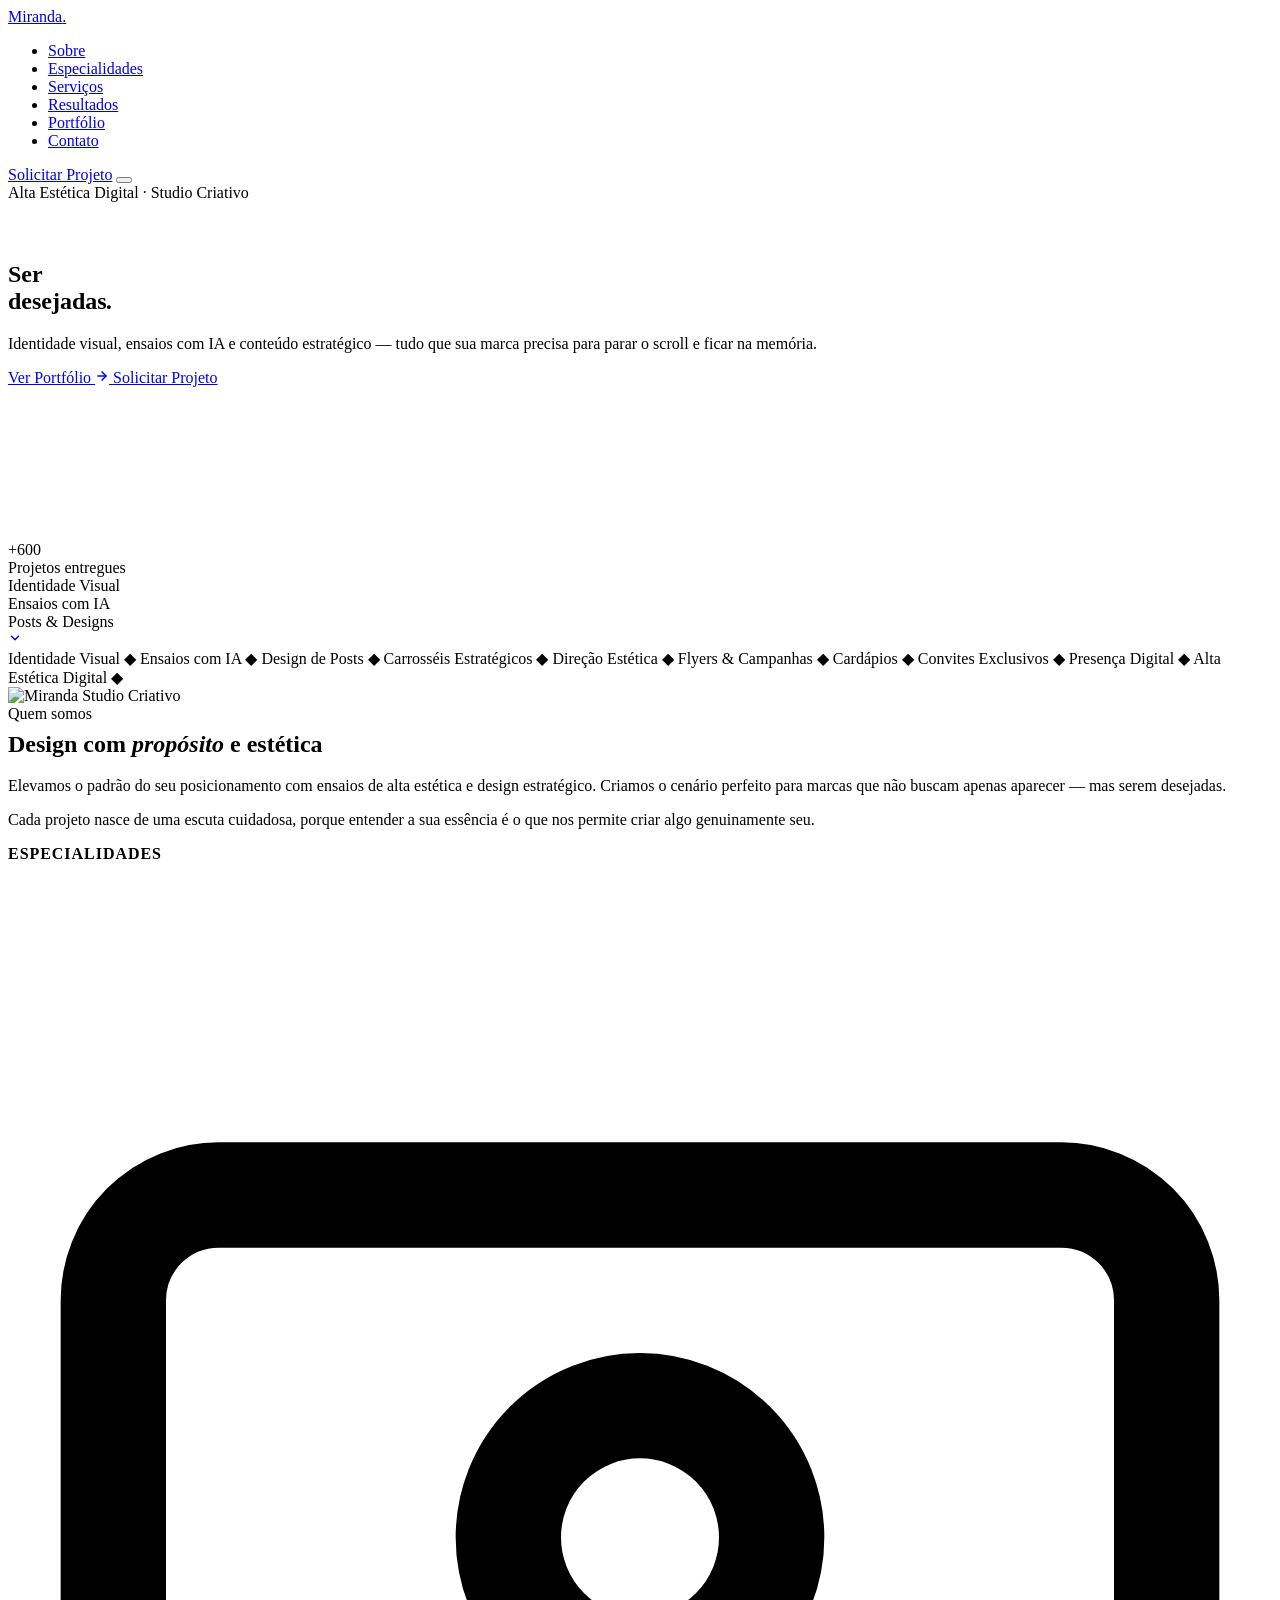
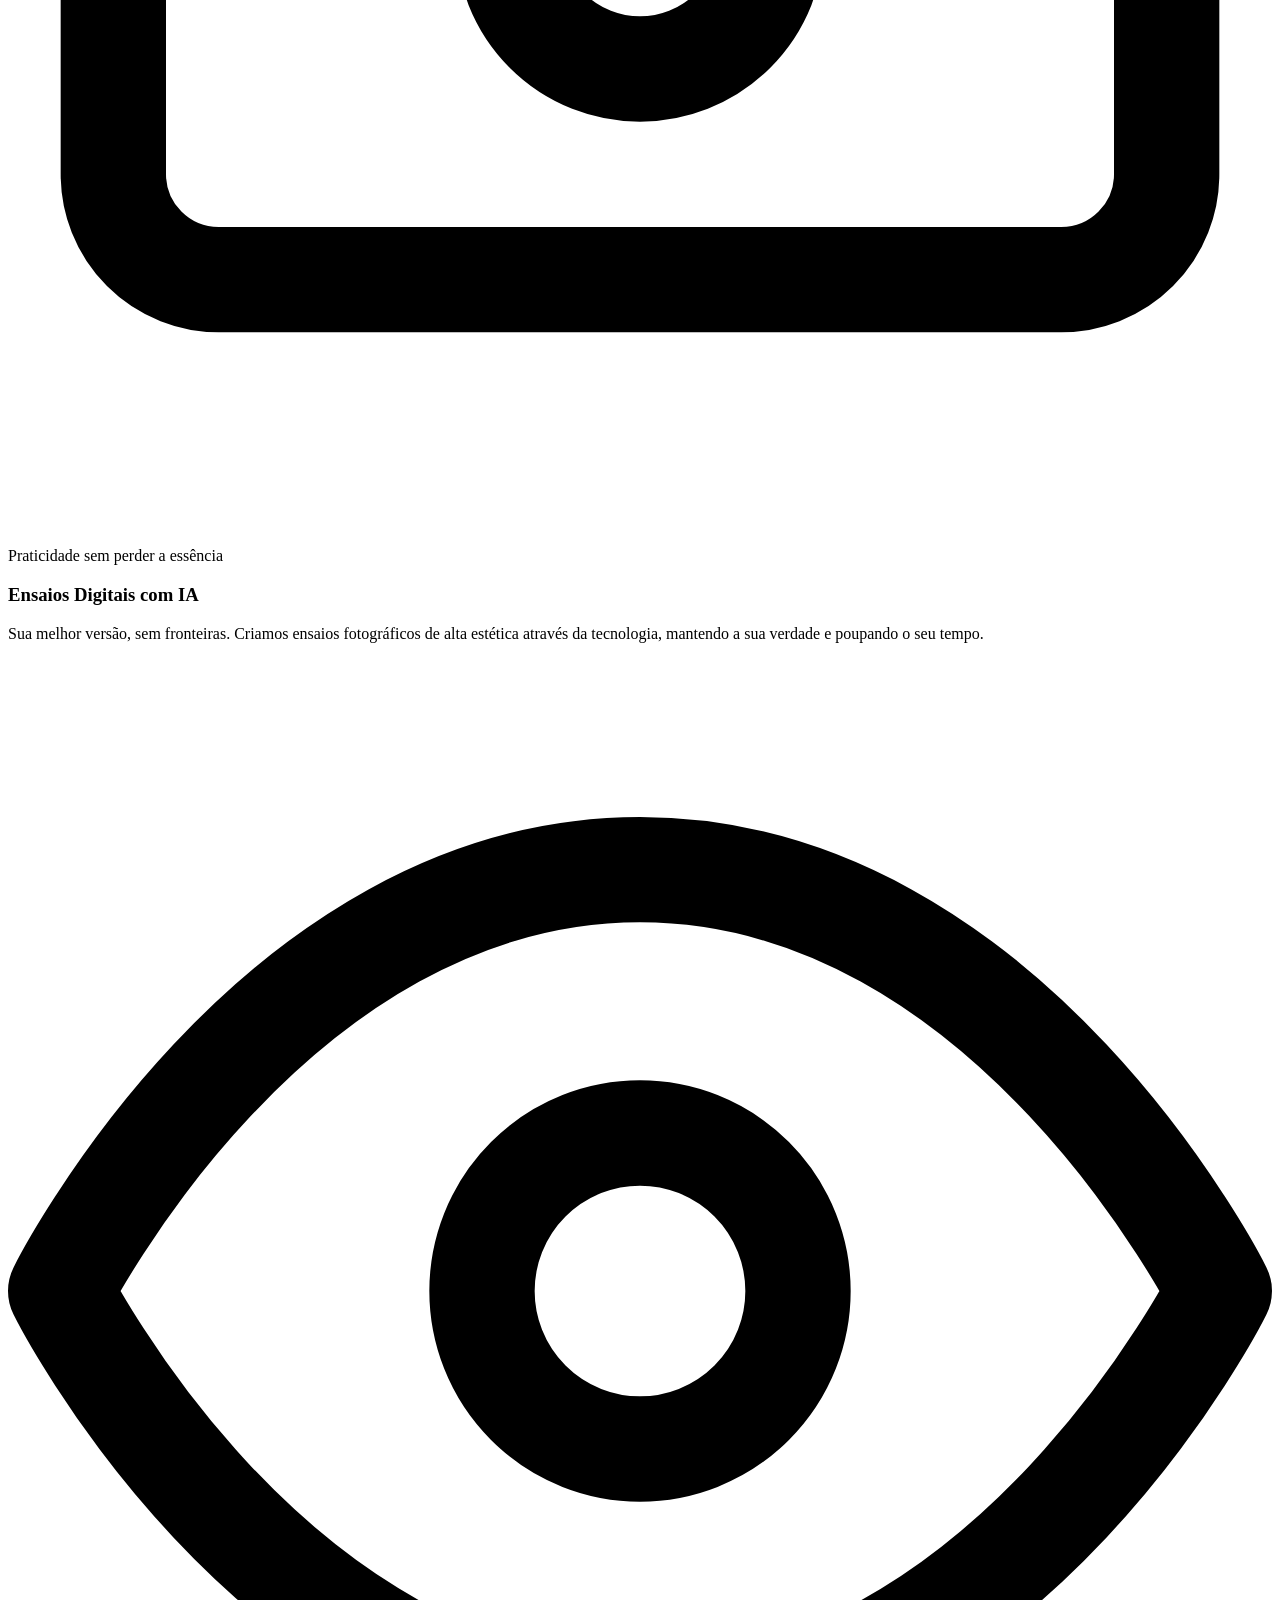
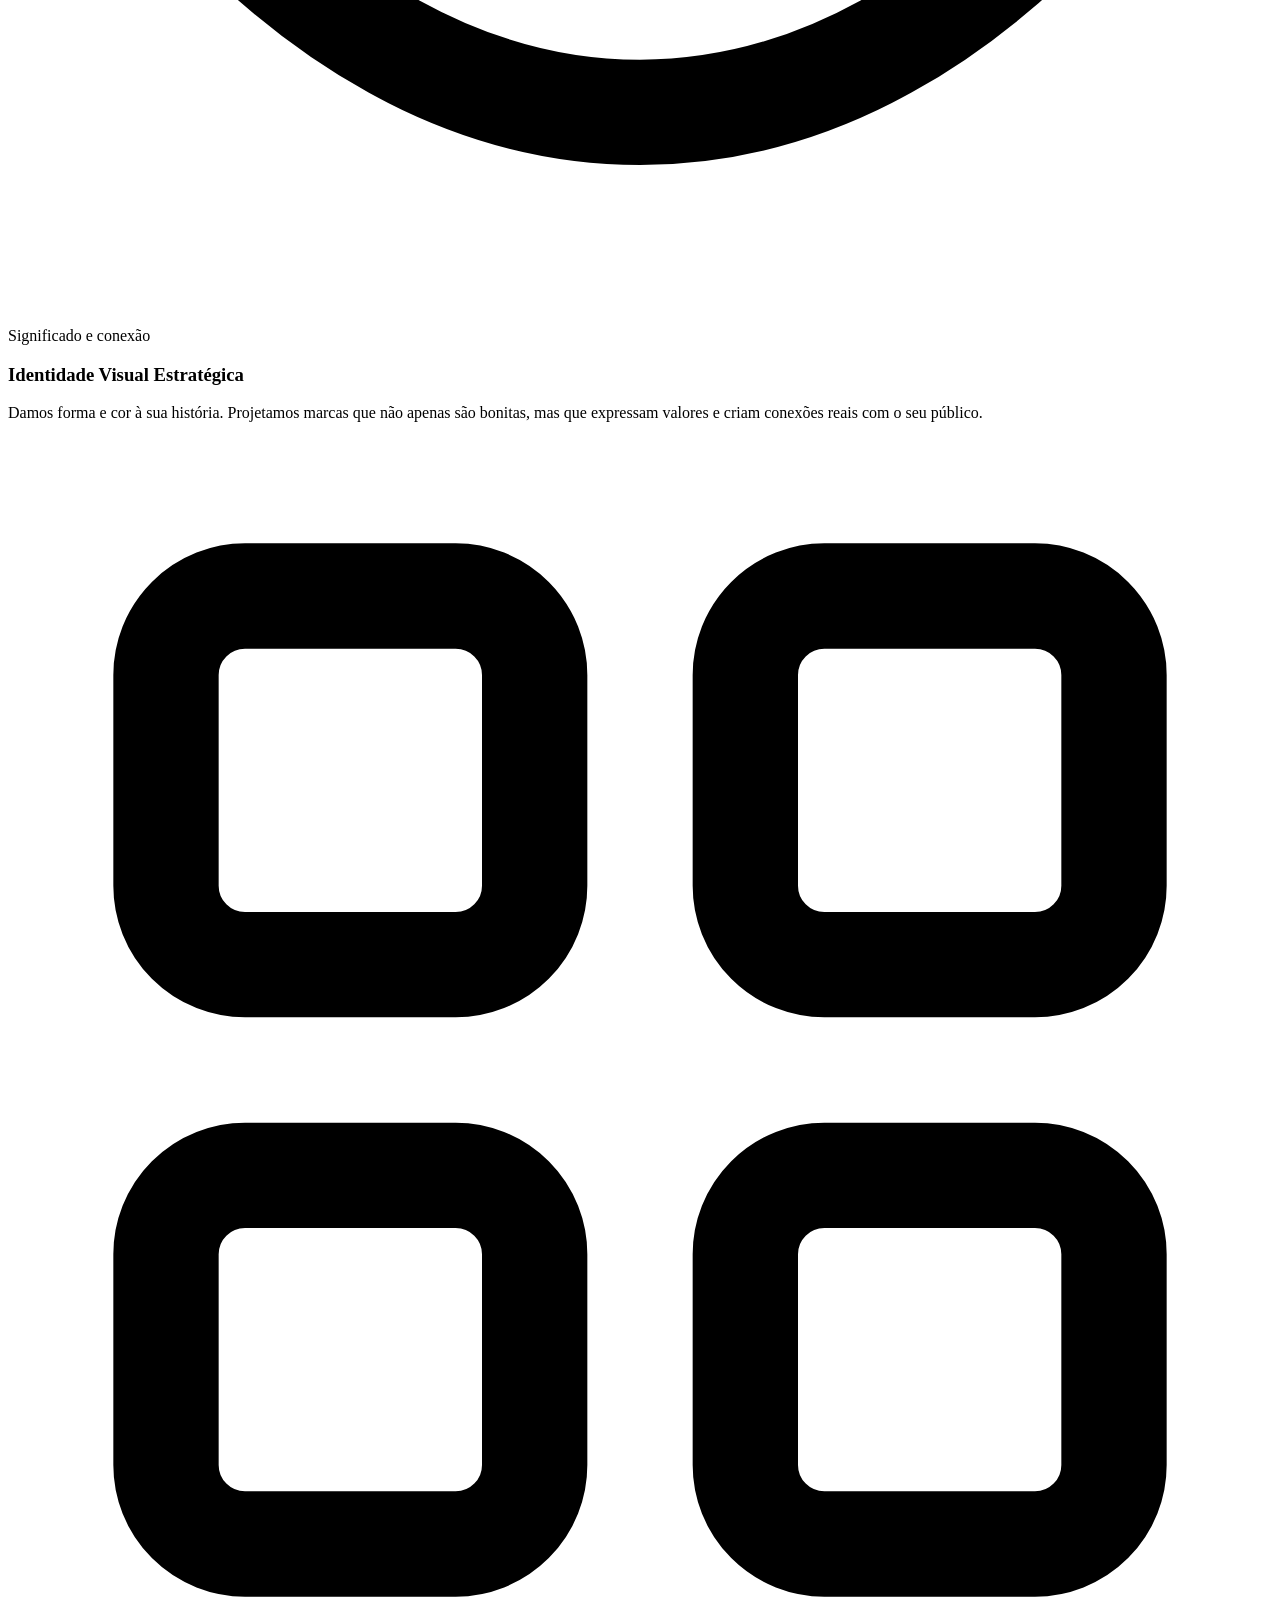
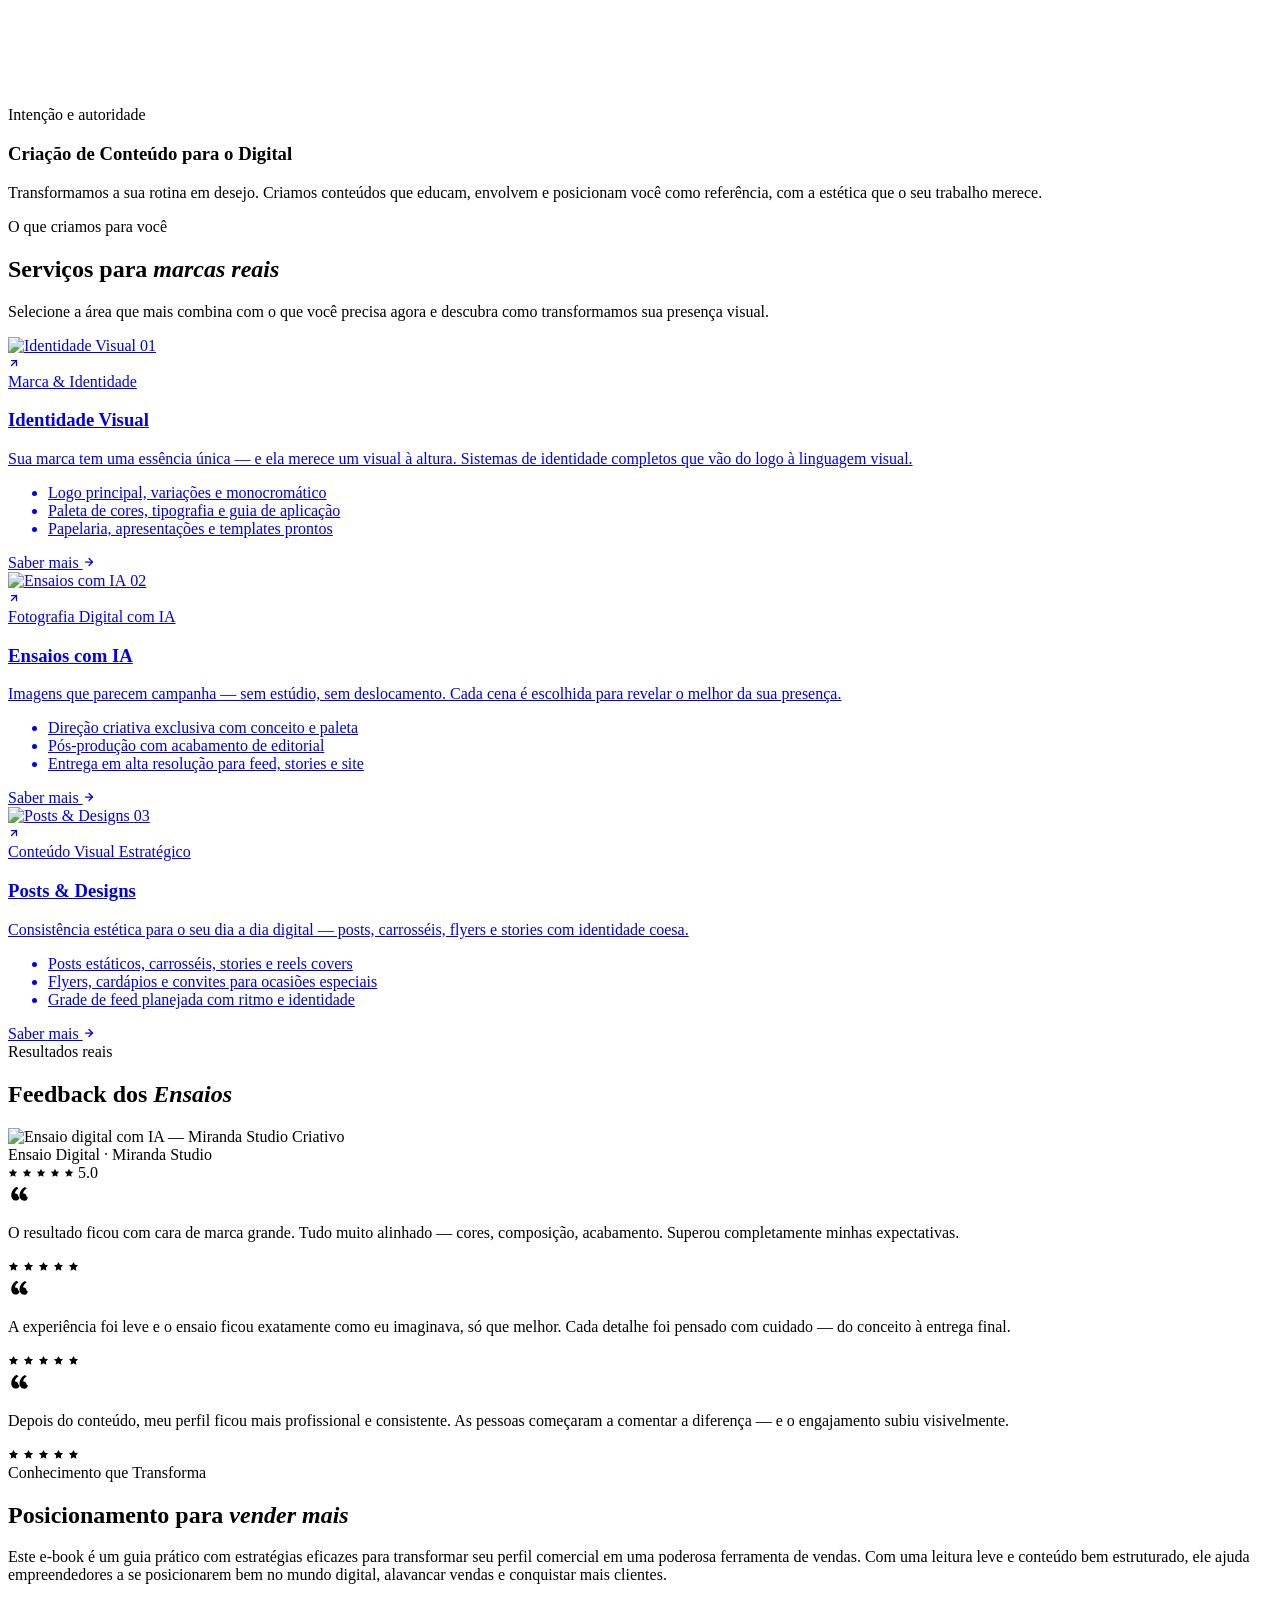
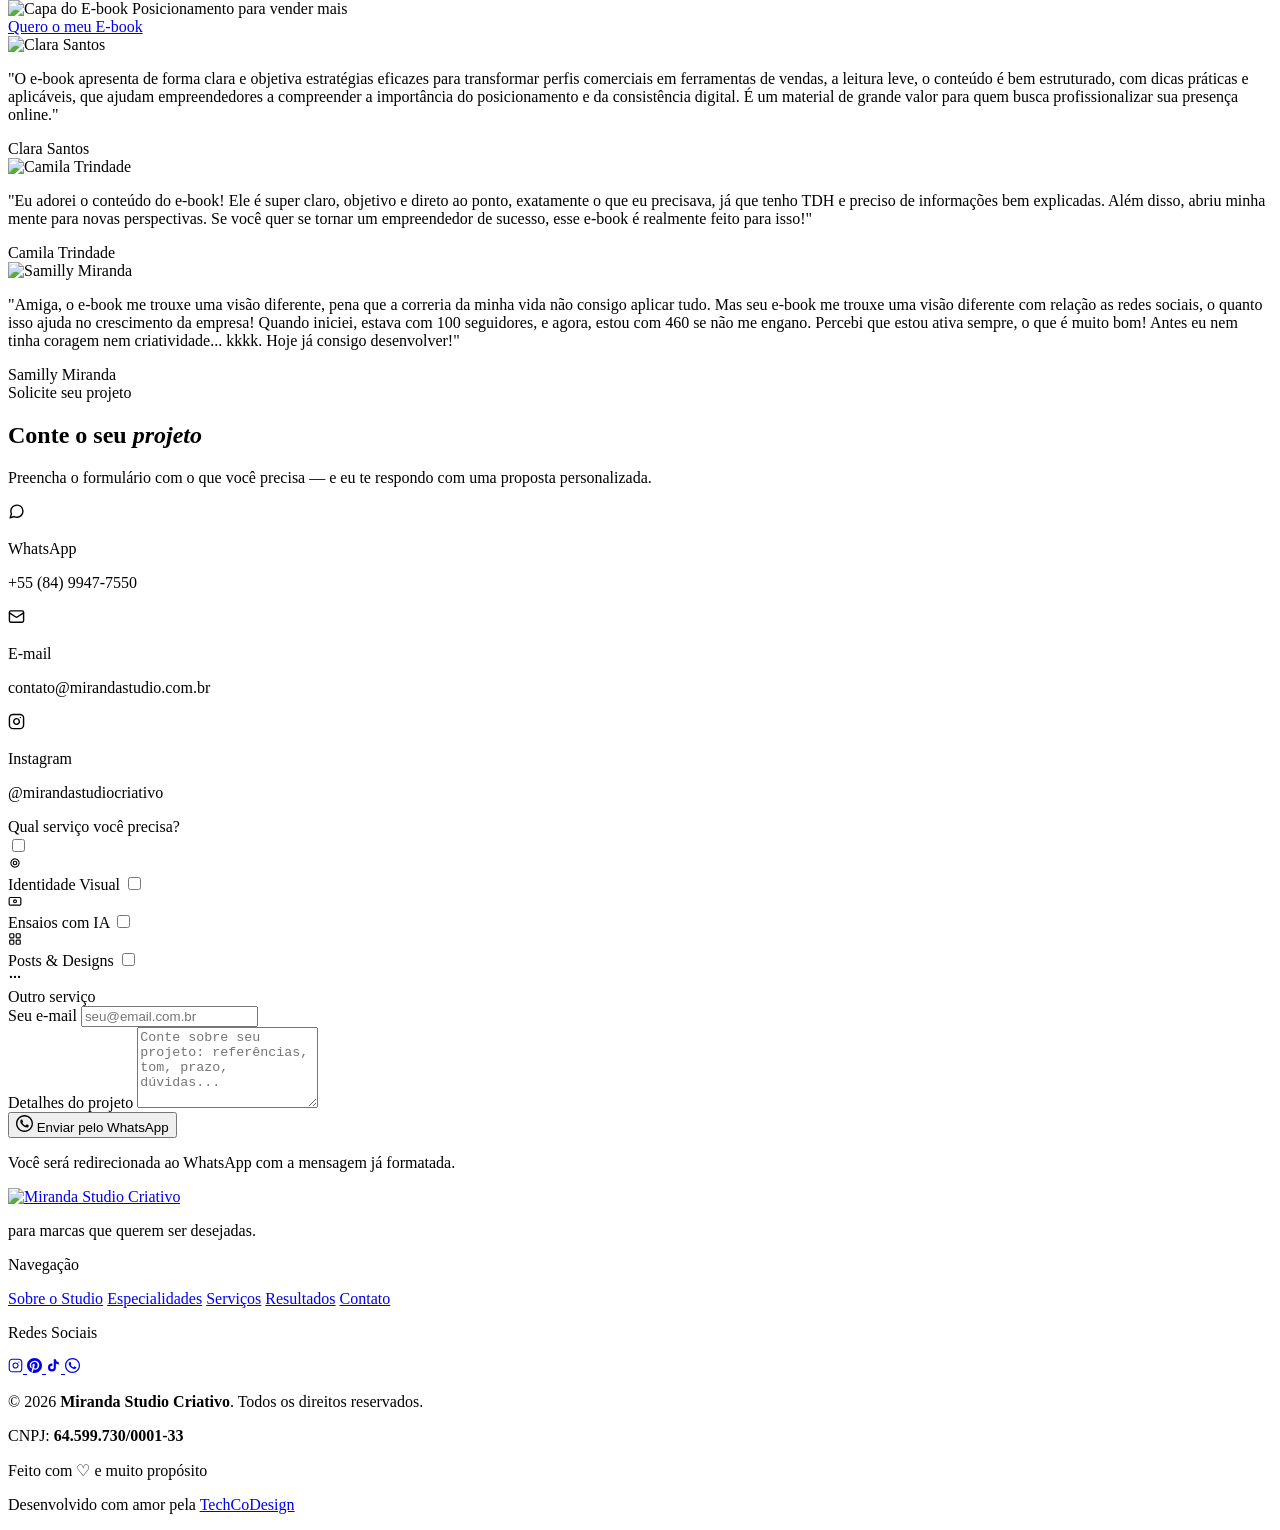
==== commit d7f57cd3: "Update index.html" ====
--- a/index.html
+++ b/index.html
@@ -10,655 +10,10 @@
   <link rel="preconnect" href="https://fonts.googleapis.com" />
   <link rel="preconnect" href="https://fonts.gstatic.com" crossorigin />
   <link href="https://fonts.googleapis.com/css2?family=Pinyon+Script&family=Quicksand:wght@400;500;600;700&display=swap" rel="stylesheet" />
-  <style>
-    /* ══════════════════════════════════════════════════
-       TOKENS
-    ══════════════════════════════════════════════════ */
-    :root {
-      --choque:     #e61580;
-      --coral:      #fc7a58;
-      --claro:      #eda6c7;
-      --creme:      #f9f3e7;
-
-      --choque-esc: #bf0f6a;
-      --choque-rgb: 230,21,128;
-      --coral-rgb:  252,122,88;
-      --claro-rgb:  237,166,199;
-
-      --ink:        #2A2A2A;   /* texto escuro (neutro) */
-      --ink-med:    #757575;   /* texto médio (neutro)  */
-      --ink-soft:   #c88aa8;   /* texto suave (rosado)  */
-
-      /* ── Fontes ── */
-      --f-display: 'Agrandir', sans-serif;   /* títulos */
-      --f-ui:      'Quicksand', sans-serif;  /* tudo mais */
-      --f-script:  'Pinyon Script', cursive; /* decorativo */
-
-      /* ── Layout ── */
-      --py:   clamp(4rem, 8vw, 8rem);
-      --wrap: min(1200px, 92vw);
-      --ease: cubic-bezier(.4,0,.2,1);
-    }
-
-    /* ══════════════════════════════════════════════════
-       ESCALA TIPOGRÁFICA HIERÁRQUICA
-    ══════════════════════════════════════════════════ */
-
-    /* N0 — Overline */
-    .ov {
-      font-family: var(--f-ui); font-size: .62rem; font-weight: 700;
-      letter-spacing: .22em; text-transform: uppercase;
-      display: inline-flex; align-items: center; gap: .4rem;
-      padding: .38em 1.1em; border-radius: 50px;
-      background: var(--claro); color: var(--choque);
-    }
-    .ov--inv { background: rgba(255,255,255,.16); border: 1px solid rgba(255,255,255,.28); color: #fff; }
-    .ov--dark { background: rgba(255,255,255,.1); color: rgba(255,255,255,.8); border: 1px solid rgba(255,255,255,.18); }
-
-    /* N2 — H1 Hero (único) */
-    .h1 {
-      font-family: var(--f-display); font-weight: 900;
-      font-size: clamp(3.4rem, 7.5vw, 7.2rem);
-      line-height: .95; letter-spacing: -.03em;
-      color: #fff;
-    }
-    .h1 em { font-style: normal; color: rgba(255,255,255,.38); }
-
-    /* N3 — H2 Seção */
-    .h2 {
-      font-family: var(--f-display); font-weight: 800;
-      font-size: clamp(2.3rem, 4vw, 3.3rem);
-      line-height: 1.06; letter-spacing: -.02em;
-      color: var(--ink);
-    }
-    .h2 em          { font-style: normal; color: var(--choque); }
-    .h2--branco     { color: #fff; }
-    .h2--branco em  { color: rgba(255,255,255,.55); }
-
-    /* N4 — H3 Card / sub-título */
-    .h3 {
-      font-family: var(--f-display); font-weight: 700;
-      font-size: clamp(1.4rem, 2vw, 1.75rem);
-      line-height: 1.1; letter-spacing: -.015em;
-      color: var(--ink);
-    }
-
-    /* N5 — Body */
-    .body {
-      font-family: var(--f-ui); font-size: clamp(.87rem, 1.15vw, .97rem);
-      line-height: 1.85; color: var(--ink-med);
-    }
-
-    /* N6 — Caption / tag */
-    .cap {
-      font-family: var(--f-ui); font-size: .78rem; font-weight: 600;
-      line-height: 1.5; color: var(--ink-soft);
-    }
-    .cap--up { font-size: .62rem; font-weight: 700; letter-spacing: .14em; text-transform: uppercase; color: var(--choque); }
-
-    /* ══════════════════════════════════════════════════
-       RESET & BASE
-    ══════════════════════════════════════════════════ */
-    *, *::before, *::after { box-sizing: border-box; margin: 0; padding: 0; }
-    html { scroll-behavior: smooth; }
-    section[id], #especialidades { scroll-margin-top: 6.5rem; }
-    body {
-      font-family: var(--f-ui);
-      background: var(--creme); color: var(--ink);
-      overflow-x: hidden; -webkit-font-smoothing: antialiased;
-    }
-    a   { text-decoration: none; color: inherit; }
-    img { display: block; max-width: 100%; }
-    ul  { list-style: none; }
-
-    ::-webkit-scrollbar            { width: 4px; }
-    ::-webkit-scrollbar-track      { background: var(--claro); }
-    ::-webkit-scrollbar-thumb      { background: var(--choque); border-radius: 4px; }
-
-    .wrap { width: var(--wrap); margin-inline: auto; }
-
-    /* ══════════════════════════════════════════════════
-       BOTÕES
-    ══════════════════════════════════════════════════ */
-    .btn {
-      display: inline-flex; align-items: center; gap: .5rem;
-      padding: .88em 2em; border-radius: 50px; border: none; cursor: pointer;
-      font-family: var(--f-ui); font-size: .84rem; font-weight: 700;
-      letter-spacing: .04em;
-      transition: transform .25s var(--ease), box-shadow .25s, background .25s;
-    }
-    .btn:hover { transform: translateY(-3px); }
-    .btn svg   { transition: transform .25s; flex-shrink: 0; }
-    .btn:hover svg { transform: translateX(4px); }
-
-    .btn-creme   { background: var(--creme); color: var(--choque); box-shadow: 0 6px 22px rgba(0,0,0,.1); }
-    .btn-creme:hover   { box-shadow: 0 14px 32px rgba(0,0,0,.18); }
-    .btn-outline { background: transparent; color: #fff; border: 1.5px solid rgba(255,255,255,.5); }
-    .btn-outline:hover { border-color: #fff; background: rgba(255,255,255,.1); }
-    .btn-primary { background: var(--choque); color: #fff; box-shadow: 0 6px 22px rgba(var(--choque-rgb),.35); }
-    .btn-primary:hover { background: var(--choque-esc); box-shadow: 0 14px 32px rgba(var(--choque-rgb),.45); }
-    .btn-coral   { background: var(--coral); color: #fff; box-shadow: 0 6px 22px rgba(var(--coral-rgb),.35); }
-    .btn-coral:hover   { background: #e05030; box-shadow: 0 14px 32px rgba(var(--coral-rgb),.45); }
-
-    /* ══════════════════════════════════════════════════
-       SCROLL REVEAL
-    ══════════════════════════════════════════════════ */
-    [data-sr] { opacity:0; transition: opacity .7s var(--ease), transform .7s var(--ease); }
-    [data-sr="up"]    { transform: translateY(30px); }
-    [data-sr="left"]  { transform: translateX(-30px); }
-    [data-sr="right"] { transform: translateX(30px); }
-    [data-sr].vis     { opacity:1; transform: none; }
-
-    [data-stag] > * { opacity:0; transform: translateY(20px);
-      transition: opacity .55s var(--ease), transform .55s var(--ease); }
-    [data-stag].vis > *:nth-child(1){ opacity:1;transform:none;transition-delay:.04s; }
-    [data-stag].vis > *:nth-child(2){ opacity:1;transform:none;transition-delay:.13s; }
-    [data-stag].vis > *:nth-child(3){ opacity:1;transform:none;transition-delay:.22s; }
-    [data-stag].vis > *:nth-child(4){ opacity:1;transform:none;transition-delay:.31s; }
-    [data-stag].vis > *:nth-child(5){ opacity:1;transform:none;transition-delay:.40s; }
-    [data-stag].vis > *:nth-child(6){ opacity:1;transform:none;transition-delay:.49s; }
-
-    /* ══════════════════════════════════════════════════
-       HEADER
-    ══════════════════════════════════════════════════ */
-    #hdr {
-      position: fixed; top: 0; left: 0; right: 0; z-index: 100;
-      padding: .95rem 0;
-      transition: background .4s, box-shadow .4s, padding .4s;
-    }
-    #hdr.fixa {
-      background: rgba(249,243,231,.97);
-      backdrop-filter: blur(16px);
-      box-shadow: 0 2px 24px rgba(var(--choque-rgb),.08);
-      padding: .65rem 0;
-    }
-    #hdr .wrap { display: flex; align-items: center; justify-content: space-between; gap: 1rem; }
-
-    .logo {
-      font-family: var(--f-display); font-size: 1.45rem; font-weight: 800;
-      letter-spacing: -.025em; color: #fff; transition: color .3s;
-      flex-shrink: 0; white-space: nowrap;
-      position: relative; z-index: 110;
-    }
-    .logo-dot { color: var(--coral); }
-    #hdr.fixa .logo { color: var(--choque); }
-
-    .nav-links {
-      display: flex; align-items: center; gap: .08rem;
-      flex: 1; justify-content: center;
-    }
-    .nav-links a {
-      font-family: var(--f-ui); font-size: .67rem; font-weight: 700;
-      letter-spacing: .09em; text-transform: uppercase;
-      padding: .46em .82em; border-radius: 50px;
-      color: rgba(255,255,255,.76);
-      transition: color .3s, background .3s; white-space: nowrap;
-    }
-    .nav-links a:hover { color: #fff; background: rgba(255,255,255,.12); }
-    #hdr.fixa .nav-links a { color: var(--ink-med); }
-    #hdr.fixa .nav-links a:hover { color: var(--choque); background: rgba(var(--choque-rgb),.07); }
-
-    .nav-right { display: flex; align-items: center; gap: .7rem; flex-shrink: 0; }
-    .nav-cta {
-      display: inline-flex; align-items: center;
-      padding: .5em 1.25em; border-radius: 50px;
-      font-family: var(--f-ui); font-size: .67rem; font-weight: 700;
-      letter-spacing: .08em; text-transform: uppercase;
-      background: var(--coral); color: #fff;
-      transition: transform .25s, box-shadow .25s; white-space: nowrap;
-    }
-    .nav-cta:hover { transform: translateY(-2px); box-shadow: 0 8px 20px rgba(var(--coral-rgb),.4); }
-    #hdr.fixa .nav-cta { background: var(--choque); }
-
-    .burger {
-      display: none; flex-direction: column; gap: 5px;
-      background: none; border: none; cursor: pointer; padding: 4px; z-index: 110;
-    }
-    .burger span { display: block; width: 22px; height: 2px; background: #fff; border-radius: 2px; transition: .35s; }
-    #hdr.fixa .burger span { background: var(--choque); }
-    .burger.open span:nth-child(1) { transform: translateY(7px) rotate(45deg); }
-    .burger.open span:nth-child(2) { opacity:0; }
-    .burger.open span:nth-child(3) { transform: translateY(-7px) rotate(-45deg); }
-
-    /* ══════════════════════════════════════════════════
-       HERO
-    ══════════════════════════════════════════════════ */
-    #hero {
-      min-height: 100dvh; display: flex; align-items: center;
-      background: var(--choque); position: relative; overflow: hidden;
-    }
-    #hero::before {
-      content: ''; position: absolute; inset: 0; pointer-events: none;
-      background:
-        radial-gradient(ellipse 60% 55% at 95% 10%, rgba(var(--coral-rgb),.30) 0%, transparent 60%),
-        radial-gradient(ellipse 45% 55% at 2% 92%,  rgba(var(--claro-rgb),.22) 0%, transparent 55%);
-    }
-    .hero-grid {
-      display: grid; grid-template-columns: 1fr 1fr;
-      gap: 3rem; align-items: center;
-      padding: 9rem 0 5.5rem; position: relative; z-index: 2;
-    }
-    .hero-text { display: flex; flex-direction: column; gap: 0; }
-
-    .hero-badge {
-      display: inline-flex; align-items: center; gap: .45rem;
-      padding: .4em 1.1em; border-radius: 50px;
-      background: rgba(255,255,255,.13); border: 1px solid rgba(255,255,255,.26);
-      color: rgba(255,255,255,.85);
-      font-family: var(--f-ui); font-size: .6rem; font-weight: 700;
-      letter-spacing: .2em; text-transform: uppercase;
-      margin-bottom: 1.6rem; align-self: flex-start;
-      animation: fadeDown .8s var(--ease) both;
-    }
-    .hero-badge::before { content: '◆'; color: var(--coral); font-size: .44rem; }
-
-    .hero-pre {
-      font-family: var(--f-ui); font-weight: 500;
-      font-size: clamp(1rem, 1.6vw, 1.15rem);
-      color: rgba(255,255,255,.6); letter-spacing: .04em;
-      margin-bottom: .35rem;
-      animation: fadeUp .8s .08s var(--ease) both;
-    }
-    .hero-h1 {
-      font-family: var(--f-display); font-weight: 900; color: #fff;
-      font-size: clamp(3.4rem, 7vw, 7rem);
-      line-height: .94; letter-spacing: -.035em;
-      margin-bottom: 1.7rem;
-      animation: fadeUp .9s .14s var(--ease) both;
-    }
-    .hero-h1 em { font-style: normal; color: rgba(255,255,255,.35); }
-    .hero-desc {
-      font-family: var(--f-ui);
-      font-size: clamp(.88rem, 1.2vw, 1.02rem);
-      color: rgba(255,255,255,.7); line-height: 1.8;
-      max-width: 440px; margin-bottom: 2.4rem;
-      animation: fadeUp .9s .22s var(--ease) both;
-    }
-    .hero-btns {
-      display: flex; gap: .85rem; flex-wrap: wrap;
-      animation: fadeUp .9s .3s var(--ease) both;
-    }
-    .hero-rule {
-      width: 48px; height: 2px; border-radius: 2px;
-      background: rgba(255,255,255,.3); margin-bottom: 1.3rem;
-      animation: fadeUp .7s .04s var(--ease) both;
-    }
-    .hero-visual {
-      position: relative; height: 520px;
-      animation: fadeRight 1s .2s var(--ease) both;
-    }
-    .hero-img-frame {
-      position: absolute; inset: 0;
-      border-radius: 32px; overflow: hidden;
-      box-shadow: 0 32px 80px rgba(0,0,0,.28);
-    }
-    .hero-img-frame img, .hero-img-frame video {
-      width: 100%; height: 100%; object-fit: cover; object-position: center 10%; display: block;
-    }
-    .hero-img-frame::after {
-      content: ''; position: absolute; inset: 0;
-      background: linear-gradient(to bottom, rgba(var(--choque-rgb),.08) 0%, rgba(0,0,0,.22) 100%);
-      pointer-events: none;
-    }
-    .hero-float {
-      position: absolute; z-index: 4;
-      background: rgba(255,255,255,.92); backdrop-filter: blur(12px);
-      border-radius: 16px; padding: .9rem 1.2rem;
-      box-shadow: 0 12px 36px rgba(0,0,0,.18);
-      border: 1px solid rgba(255,255,255,.5);
-    }
-    .hero-float--tl { top: -18px; left: -28px; animation: float1 5s ease-in-out infinite; }
-    .hero-float--br { bottom: 28px; right: -22px; animation: float2 6s 1s ease-in-out infinite; }
-
-    .fcard-num {
-      font-family: var(--f-display); font-size: 1.55rem; font-weight: 900;
-      letter-spacing: -.03em; color: var(--choque); line-height: 1;
-    }
-    .fcard-label {
-      font-family: var(--f-ui); font-size: .68rem; font-weight: 600;
-      color: var(--ink-med); margin-top: .18rem; white-space: nowrap;
-    }
-    .fcard-list { display: flex; flex-direction: column; gap: .3rem; }
-    .fcard-item {
-      display: flex; align-items: center; gap: .5rem;
-      font-family: var(--f-ui); font-size: .72rem; font-weight: 600; color: var(--ink-med);
-    }
-    .fcard-dot {
-      width: 7px; height: 7px; border-radius: 50%;
-      background: var(--choque); flex-shrink: 0;
-    }
-    .fcard-dot--coral { background: var(--coral); }
-    .fcard-dot--claro { background: var(--claro); }
-
-    .hero-scroll {
-      position: absolute; bottom: 1.8rem; left: 50%; transform: translateX(-50%);
-      animation: fadeIn .9s 1s both; z-index: 2;
-    }
-    .scroll-ring {
-      width: 36px; height: 36px; border-radius: 50%;
-      border: 1.5px solid rgba(255,255,255,.28);
-      display: flex; align-items: center; justify-content: center;
-      animation: bob 2.4s ease-in-out infinite; cursor: pointer;
-      transition: border-color .3s;
-    }
-    .scroll-ring:hover { border-color: rgba(255,255,255,.6); }
-    .scroll-ring svg { color: rgba(255,255,255,.5); }
-
-    /* ══════════════════════════════════════════════════
-       TICKER
-    ══════════════════════════════════════════════════ */
-    .ticker-wrap {
-      overflow: hidden; padding: .88rem 0; background: var(--choque);
-      border-top: 1px solid rgba(255,255,255,.15);
-      mask-image: linear-gradient(to right, transparent 0%, #000 5%, #000 95%, transparent 100%);
-      -webkit-mask-image: linear-gradient(to right, transparent 0%, #000 5%, #000 95%, transparent 100%);
-    }
-    .ticker-track { display: flex; width: max-content; animation: rolar 28s linear infinite; }
-    .ticker-track:hover { animation-play-state: paused; }
-    .ticker-item {
-      display: inline-flex; align-items: center; gap: .5rem;
-      padding: 0 1.8rem; white-space: nowrap;
-      font-family: var(--f-ui); font-size: .67rem; font-weight: 700;
-      letter-spacing: .2em; text-transform: uppercase;
-      color: rgba(255,255,255,.58); transition: color .2s;
-    }
-    .ticker-item:hover { color: #fff; }
-    .ticker-sep { color: var(--choque); font-size: .4rem; flex-shrink: 0; margin: 0 1.5rem; }
-
-    /* ══════════════════════════════════════════════════
-       OUTRAS SEÇÕES (SOBRE, CATEGORIAS, ETC)
-    ══════════════════════════════════════════════════ */
-    #sobre { padding: var(--py) 0; background: var(--creme); }
-    .sobre-grid { display: grid; grid-template-columns: 1fr 1.1fr; gap: 5rem; align-items: start; }
-    .sobre-img-wrap {
-      border-radius: 26px; overflow: hidden; position: relative;
-      box-shadow: 0 20px 60px rgba(var(--choque-rgb),.13);
-    }
-    .sobre-img-wrap img { width: 100%; display: block; transition: transform .8s var(--ease); }
-    .sobre-img-wrap:hover img { transform: scale(1.03); }
-    .sobre-img-wrap::after {
-      content: ''; position: absolute; inset: 0; pointer-events: none;
-      background: linear-gradient(to bottom, transparent 65%, rgba(var(--choque-rgb),.14) 100%);
-    }
-    .sobre-txt .ov { margin-bottom: 1rem; }
-    .sobre-txt .h2 { margin-bottom: 1.2rem; }
-    .sobre-txt .body { margin-bottom: .9rem; }
-
-    .espec-heading { display: flex; align-items: center; gap: 1rem; margin-bottom: 1.2rem; margin-top: 2rem; }
-    .espec-heading-line { flex: 1; height: 1px; background: rgba(var(--choque-rgb),.18); }
-
-    .acc { display: flex; flex-direction: column; gap: .7rem; }
-    .acc details {
-      background: #fff; border: 1px solid rgba(var(--choque-rgb),.14);
-      border-radius: 14px; overflow: hidden; transition: box-shadow .3s;
-    }
-    .acc details[open] { box-shadow: 0 8px 32px rgba(var(--choque-rgb),.09); }
-    .acc summary {
-      padding: 1rem 1.4rem; cursor: pointer; list-style: none; user-select: none;
-      display: flex; align-items: center; justify-content: space-between; gap: .8rem;
-      font-family: var(--f-ui); font-weight: 700; font-size: .93rem;
-      letter-spacing: -.005em; color: var(--ink); transition: color .25s;
-    }
-    .acc summary::-webkit-details-marker { display: none; }
-    .acc summary:hover { color: var(--choque); }
-    .acc-icon {
-      width: 24px; height: 24px; border-radius: 50%; flex-shrink: 0;
-      background: var(--claro); display: flex; align-items: center; justify-content: center;
-      transition: background .3s, transform .3s;
-    }
-    .acc details[open] .acc-icon { background: var(--choque); transform: rotate(45deg); }
-    .acc-icon svg { color: var(--choque); transition: color .3s; }
-    .acc details[open] .acc-icon svg { color: #fff; }
-    .acc-body { padding: .9rem 1.4rem 1.2rem; border-top: 1px solid rgba(var(--choque-rgb),.07); animation: fadeIn .4s; }
-    .acc-tag {
-      display: inline-block; font-family: var(--f-ui); font-size: .58rem; font-weight: 700;
-      letter-spacing: .1em; text-transform: uppercase;
-      background: rgba(var(--choque-rgb),.08); color: var(--choque);
-      padding: .22em .7em; border-radius: 20px; margin-bottom: .45rem;
-    }
-    .acc-body p { font-family: var(--f-ui); font-size: .86rem; line-height: 1.78; color: var(--ink-med); }
-
-    #categorias { padding: var(--py) 0; background: #fff; }
-    .sec-head { text-align: center; margin-bottom: clamp(2.5rem, 5vw, 4.5rem); display: flex; flex-direction: column; align-items: center; gap: .7rem; }
-    .sec-head .body { max-width: 460px; }
-    .cards-grid { display: grid; grid-template-columns: repeat(3,1fr); gap: 1.5rem; }
-
-    .scard {
-      border-radius: 24px; overflow: hidden; display: flex; flex-direction: column;
-      background: var(--creme); border: 1px solid rgba(var(--choque-rgb),.1);
-      box-shadow: 0 4px 20px rgba(var(--choque-rgb),.06);
-      transition: transform .35s var(--ease), box-shadow .35s;
-      text-decoration: none; color: inherit; cursor: pointer;
-    }
-    .scard:hover { transform: translateY(-10px); box-shadow: 0 24px 56px rgba(var(--choque-rgb),.15); }
-    .scard-banner { position: relative; height: 200px; overflow: hidden; }
-    .scard-banner::after {
-      content: ''; position: absolute; inset: 0; z-index: 1;
-      background: linear-gradient(to bottom, transparent 40%, rgba(0,0,0,.55) 100%); pointer-events: none;
-    }
-    .scard-bg { position: absolute; inset: 0; width: 100%; height: 100%; object-fit: cover; transition: transform .65s var(--ease); }
-    .scard:hover .scard-bg { transform: scale(1.08); }
-    .scard-num { position: absolute; top: 1rem; left: 1.2rem; z-index: 2; font-family: var(--f-script); font-size: 1.6rem; color: rgba(255,255,255,.38); }
-    .scard-arrow {
-      position: absolute; top: 1rem; right: 1rem; z-index: 2; width: 32px; height: 32px; border-radius: 50%;
-      background: rgba(255,255,255,.18); border: 1px solid rgba(255,255,255,.28);
-      display: flex; align-items: center; justify-content: center; transition: background .3s, transform .3s;
-    }
-    .scard:hover .scard-arrow { background: rgba(255,255,255,.94); transform: rotate(45deg); }
-    .scard-arrow svg { color: var(--choque); }
-    .scard-icon { position: absolute; top: 50%; left: 50%; z-index: 2; transform: translate(-50%,-50%); transition: transform .4s var(--ease); }
-    .scard:hover .scard-icon { transform: translate(-50%,-50%) scale(1.1) rotate(-4deg); }
-    .scard-body { padding: 1.55rem 1.65rem 1.9rem; display: flex; flex-direction: column; gap: .65rem; flex: 1; }
-    .scard-tag { font-family: var(--f-ui); font-size: .6rem; font-weight: 700; letter-spacing: .16em; text-transform: uppercase; color: var(--choque); }
-    .scard--post .scard-tag { color: #b84426; }
-    .scard-h3 { font-family: var(--f-display); font-size: 1.7rem; font-weight: 700; letter-spacing: -.02em; color: var(--ink); line-height: 1.08; }
-    .scard-div { width: 36px; height: 2px; border-radius: 2px; background: var(--choque); flex-shrink: 0; }
-    .scard--post .scard-div { background: var(--coral); }
-    .scard-p { font-size: .85rem; line-height: 1.8; color: var(--ink-med); flex: 1; }
-    .scard-list { display: flex; flex-direction: column; gap: .38rem; }
-    .scard-list li { display: flex; align-items: flex-start; gap: .5rem; font-family: var(--f-ui); font-size: .79rem; line-height: 1.55; color: var(--ink-med); }
-    .scard-list li::before { content: '◆'; color: var(--choque); font-size: .44rem; margin-top: .3rem; flex-shrink: 0; }
-    .scard--post .scard-list li::before { color: var(--coral); }
-    .scard-btn {
-      display: inline-flex; align-items: center; gap: .46rem; align-self: flex-start; margin-top: .35rem;
-      padding: .76em 1.6em; border-radius: 50px; border: none; cursor: pointer;
-      font-family: var(--f-ui); font-size: .79rem; font-weight: 700; letter-spacing: .04em;
-      background: var(--choque); color: #fff; box-shadow: 0 6px 18px rgba(var(--choque-rgb),.28);
-      transition: background .25s, transform .25s, box-shadow .25s; text-decoration: none;
-    }
-    .scard-btn:hover { background: var(--choque-esc); transform: translateY(-2px); box-shadow: 0 12px 26px rgba(var(--choque-rgb),.4); }
-    .scard-btn svg { transition: transform .25s; }
-    .scard-btn:hover svg { transform: translateX(4px); }
-    .scard--post .scard-btn { background: var(--coral); box-shadow: 0 6px 18px rgba(var(--coral-rgb),.28); }
-    .scard--post .scard-btn:hover { background: #e05030; box-shadow: 0 12px 26px rgba(var(--coral-rgb),.4); }
-
-    #feedback { padding: var(--py) 0; background: var(--claro); }
-    .fb-grid { display: grid; grid-template-columns: 5fr 6fr; gap: 3.5rem; align-items: start; }
-    .fb-photo { border-radius: 24px; overflow: hidden; position: relative; box-shadow: 0 20px 60px rgba(var(--choque-rgb),.18); }
-    .fb-photo img { width: 100%; min-height: 480px; object-fit: cover; object-position: center 20%; display: block; transition: transform .9s var(--ease); }
-    .fb-photo:hover img { transform: scale(1.04); }
-    .fb-photo::after { content: ''; position: absolute; inset: 0; pointer-events: none; background: linear-gradient(to bottom, transparent 55%, rgba(var(--choque-rgb),.28) 100%); }
-    .fb-overlay { position: absolute; bottom: 1.4rem; left: 1.4rem; right: 1.4rem; z-index: 2; display: flex; align-items: center; justify-content: space-between; flex-wrap: wrap; gap: .6rem; }
-    .fb-tag {
-      display: inline-flex; align-items: center; gap: .42rem; padding: .43rem .9rem; border-radius: 50px;
-      background: rgba(255,255,255,.14); backdrop-filter: blur(10px); border: 1px solid rgba(255,255,255,.24); color: #fff;
-      font-family: var(--f-ui); font-size: .7rem; font-weight: 600;
-    }
-    .fb-dot { width: 6px; height: 6px; border-radius: 50%; background: var(--coral); flex-shrink: 0; }
-    .fb-stars {
-      display: flex; align-items: center; gap: .15rem; padding: .4rem .8rem; border-radius: 50px;
-      background: rgba(255,255,255,.14); backdrop-filter: blur(10px); border: 1px solid rgba(255,255,255,.24);
-    }
-    .fb-stars svg { color: var(--coral); }
-    .fb-stars span { font-family: var(--f-ui); font-size: .7rem; font-weight: 700; color: #fff; margin-left: .2rem; }
-    .fb-cards { display: flex; flex-direction: column; gap: 1.25rem; }
-    .tcard {
-      background: #fff; border-radius: 20px; padding: 1.65rem 1.85rem; display: flex; flex-direction: column; gap: .75rem;
-      border: 1px solid rgba(var(--choque-rgb),.07); box-shadow: 0 4px 18px rgba(var(--choque-rgb),.05);
-      transition: transform .3s var(--ease), box-shadow .3s;
-    }
-    .tcard:hover { transform: translateY(-4px); box-shadow: 0 16px 44px rgba(var(--choque-rgb),.12); }
-    .tcard-quote svg { color: var(--choque); opacity: .17; }
-    .tcard-bar { width: 28px; height: 2px; background: var(--choque); border-radius: 2px; opacity: .35; }
-    .tcard-text { font-family: var(--f-ui); font-size: .9rem; line-height: 1.82; color: var(--ink-med); }
-    .tcard-footer { display: flex; align-items: center; gap: .14rem; padding-top: .82rem; border-top: 1px solid rgba(var(--choque-rgb),.07); }
-    .tcard-footer svg { color: var(--coral); }
-
-    #contato { padding: var(--py) 0; background: var(--creme); }
-    .contato-grid { display: grid; grid-template-columns: 1fr 1.6fr; gap: 5rem; align-items: center; }
-    .contato-intro { font-family: var(--f-ui); font-size: .93rem; line-height: 1.8; color: var(--ink-med); margin-bottom: 0; }
-    .cponto-list { display: flex; flex-direction: column; gap: 1rem; margin-top: 1.4rem; }
-    .cponto {
-      display: flex; align-items: center; gap: .9rem; padding: .95rem 1.15rem; border-radius: 13px;
-      background: #fff; border: 1px solid rgba(var(--choque-rgb),.1); box-shadow: 0 4px 14px rgba(var(--choque-rgb),.05);
-      transition: transform .3s, box-shadow .3s;
-    }
-    .cponto:hover { transform: translateY(-3px); box-shadow: 0 12px 28px rgba(var(--choque-rgb),.1); }
-    .cponto-ico { width: 40px; min-width: 40px; height: 40px; border-radius: 11px; display: flex; align-items: center; justify-content: center; flex-shrink: 0; }
-    .cponto-ico--c { background: var(--choque); }
-    .cponto-ico--o { background: var(--coral); }
-    .cponto-ico--l { background: var(--claro); }
-    .cponto-ico svg { color: #fff; }
-    .cponto-ico--l svg { color: var(--choque); }
-    .cponto-lbl { font-family: var(--f-ui); font-size: .6rem; font-weight: 700; letter-spacing: .1em; text-transform: uppercase; color: var(--ink-soft); }
-    .cponto-val { font-family: var(--f-ui); font-size: .87rem; font-weight: 600; color: var(--ink); margin-top: .06rem; }
-    .form-card { background: #fff; border-radius: 24px; padding: 2.3rem 2.5rem; border: 1px solid rgba(var(--choque-rgb),.1); box-shadow: 0 12px 48px rgba(var(--choque-rgb),.08); }
-    .form-lbl { font-family: var(--f-ui); font-size: .62rem; font-weight: 700; letter-spacing: .1em; text-transform: uppercase; color: var(--choque); }
-    .form-group { display: flex; flex-direction: column; gap: .42rem; margin-bottom: 1.25rem; }
-    .form-input {
-      padding: .82em 1.05em; border-radius: 10px; border: 1.5px solid rgba(var(--choque-rgb),.18);
-      font-family: var(--f-ui); font-size: .9rem; color: var(--ink); background: var(--creme); outline: none;
-      transition: border-color .25s, box-shadow .25s, background .25s;
-    }
-    .form-input:focus { border-color: var(--choque); background: #fff; box-shadow: 0 0 0 3px rgba(var(--choque-rgb),.1); }
-    .form-input::placeholder { color: var(--ink-soft); }
-    textarea.form-input { resize: vertical; min-height: 108px; }
-    .cats-lbl { display: block; font-family: var(--f-ui); font-size: .62rem; font-weight: 700; letter-spacing: .1em; text-transform: uppercase; color: var(--choque); margin-bottom: .62rem; }
-    .cats { display: grid; grid-template-columns: 1fr 1fr; gap: .48rem; margin-bottom: 1.25rem; }
-    .cat-chk { display: none; }
-    .cat-tile {
-      display: flex; align-items: center; gap: .52rem; padding: .72em .9em; border-radius: 10px; cursor: pointer;
-      border: 1.5px solid rgba(var(--choque-rgb),.15); background: var(--creme);
-      font-family: var(--f-ui); font-size: .79rem; font-weight: 600; color: var(--ink-med);
-      transition: border-color .25s, background .25s, color .25s, box-shadow .25s; user-select: none;
-    }
-    .cat-chk:checked + .cat-tile { border-color: var(--choque); color: var(--choque); background: rgba(var(--choque-rgb),.07); box-shadow: 0 4px 12px rgba(var(--choque-rgb),.12); }
-    .cat-ico { width: 28px; height: 28px; border-radius: 7px; flex-shrink: 0; display: flex; align-items: center; justify-content: center; background: rgba(var(--choque-rgb),.08); transition: background .25s; }
-    .cat-chk:checked + .cat-tile .cat-ico { background: var(--choque); }
-    .cat-ico svg { color: var(--choque); transition: color .25s; }
-    .cat-chk:checked + .cat-tile .cat-ico svg { color: #fff; }
-    .form-submit {
-      width: 100%; padding: .92em 1.4em; border-radius: 50px; border: none; cursor: pointer;
-      font-family: var(--f-ui); font-size: .86rem; font-weight: 700; letter-spacing: .05em;
-      background: var(--choque); color: #fff; box-shadow: 0 8px 24px rgba(var(--choque-rgb),.35);
-      transition: background .25s, transform .25s, box-shadow .25s; display: flex; align-items: center; justify-content: center; gap: .52rem;
-    }
-    .form-submit:hover { background: var(--choque-esc); transform: translateY(-2px); box-shadow: 0 14px 32px rgba(var(--choque-rgb),.45); }
-    .form-note { text-align: center; margin-top: .8rem; font-family: var(--f-ui); font-size: .68rem; color: var(--ink-soft); }
-
-    footer { background: var(--choque); padding: 3.2rem 0 0; position: relative; overflow: hidden; }
-    footer::before {
-      content: ''; position: absolute; width: 500px; height: 500px; border-radius: 50%;
-      background: rgba(255,255,255,.05); top: -250px; right: -140px; pointer-events: none;
-    }
-    footer::after {
-      content: ''; position: absolute; width: 290px; height: 290px; border-radius: 50%;
-      background: rgba(var(--coral-rgb),.13); bottom: -130px; left: -70px; pointer-events: none;
-    }
-    .footer-inner { position: relative; z-index: 2; }
-    .footer-top { display: grid; grid-template-columns: 1.4fr 1fr 1fr; gap: 3rem; align-items: start; padding-bottom: 2.2rem; border-bottom: 1px solid rgba(255,255,255,.18); }
-    .footer-logo-img { height: 90px; width: auto; display: block; object-fit: contain; transition: opacity .3s, transform .3s; }
-    .footer-logo-img:hover { opacity: .85; transform: scale(1.03); }
-    .footer-sub { font-family: var(--f-ui); font-size: .58rem; font-weight: 700; letter-spacing: .22em; text-transform: uppercase; color: rgba(255,255,255,.4); display: block; margin-top: .55rem; }
-    .footer-tagline { font-family: var(--f-ui); font-size: .82rem; font-weight: 400; font-style: italic; color: rgba(255,255,255,.5); margin-top: .5rem; }
-    .footer-col-title { font-family: var(--f-ui); font-size: .6rem; font-weight: 700; letter-spacing: .2em; text-transform: uppercase; color: rgba(255,255,255,.42); margin-bottom: 1rem; }
-    .footer-nav { display: flex; flex-direction: column; gap: .55rem; }
-    .footer-nav a { font-family: var(--f-ui); font-size: .8rem; font-weight: 500; color: rgba(255,255,255,.65); transition: color .3s; }
-    .footer-nav a:hover { color: #fff; }
-    .footer-social { display: flex; gap: .52rem; margin-top: .3rem; }
-    .soc {
-      width: 36px; height: 36px; border-radius: 50%; background: rgba(255,255,255,.14); border: 1px solid rgba(255,255,255,.18);
-      display: flex; align-items: center; justify-content: center; color: rgba(255,255,255,.65); transition: background .3s, color .3s, transform .3s;
-    }
-    .soc:hover { background: rgba(255,255,255,.28); color: #fff; transform: translateY(-2px); }
-    .footer-base { padding: 1.6rem 0; display: flex; flex-direction: column; gap: .45rem; }
-    .footer-base-row { display: flex; justify-content: space-between; flex-wrap: wrap; gap: .55rem; }
-    .footer-base p { font-family: var(--f-ui); font-size: .68rem; color: rgba(255,255,255,.42); }
-    .footer-base strong { color: rgba(255,255,255,.75); font-weight: 700; }
-    .footer-base a { color: rgba(255,255,255,.7); text-decoration: underline; transition: color .3s; }
-    .footer-base a:hover { color: #fff; }
-
-    @keyframes fadeUp { from{opacity:0;transform:translateY(26px)} to{opacity:1;transform:none} }
-    @keyframes fadeDown { from{opacity:0;transform:translateY(-16px)} to{opacity:1;transform:none} }
-    @keyframes fadeRight { from{opacity:0;transform:translateX(36px)} to{opacity:1;transform:none} }
-    @keyframes fadeIn { from{opacity:0} to{opacity:1} }
-    @keyframes rolar { from{transform:translateX(0)} to{transform:translateX(-50%)} }
-    @keyframes bob { 0%,100%{transform:translateY(0)} 50%{transform:translateY(5px)} }
-    @keyframes float1 { 0%,100%{transform:translateY(0) rotate(-2deg)} 50%{transform:translateY(-10px) rotate(-2deg)} }
-    @keyframes float2 { 0%,100%{transform:translateY(0) rotate(2deg)} 50%{transform:translateY(-8px) rotate(2deg)} }
-
-    @media (min-width: 1366px) { :root { --wrap: min(1280px, 88vw); } }
-    @media (min-width: 1920px) { :root { --wrap: min(1500px, 82vw); } .hero-h1 { font-size: 8rem; } }
-    @media (max-width: 1200px) { .nav-links a { padding: .44em .68em; font-size: .64rem; } }
-    @media (max-width: 1024px) {
-      .hero-grid { grid-template-columns: 1fr; gap: 2rem; }
-      .hero-visual { height: 380px; }
-      .hero-float--tl { top: -12px; left: -14px; }
-      .hero-float--br { bottom: 18px; right: -10px; }
-      .sobre-grid { grid-template-columns: 1fr; gap: 3rem; }
-      .contato-grid { grid-template-columns: 1fr; gap: 3rem; }
-      .cards-grid { grid-template-columns: 1fr; max-width: 500px; margin-inline: auto; }
-      .fb-grid { grid-template-columns: 1fr; gap: 2.5rem; }
-      .footer-top { grid-template-columns: 1fr 1fr; }
-      .footer-top > .footer-brand { grid-column: 1 / -1; }
-      .nav-links a { font-size: .62rem; padding: .42em .58em; }
-    }
-    @media (max-width: 768px) {
-      .nav-links { display: none; position: fixed; inset: 0; z-index: 105; flex-direction: column; justify-content: center; align-items: center; gap: 1.4rem; background: var(--creme); }
-      .nav-links.open { display: flex; }
-      .nav-links a { font-size: 1rem; padding: .56em 1.3em; border-radius: 50px; color: var(--choque) !important; background: transparent !important; }
-      .nav-links a:hover { background: rgba(var(--choque-rgb),.08) !important; }
-      .nav-cta { display: none; }
-      .burger { display: flex; }
-      .hero-h1 { font-size: clamp(2.7rem, 11vw, 4rem); }
-      .hero-pre { font-size: 1.4rem; }
-      .hero-visual { display: block; height: 300px; margin-top: 2rem; position: relative; }
-      .hero-grid { padding-bottom: 6rem; }
-      .cats { grid-template-columns: 1fr; }
-      .form-card { padding: 1.8rem 1.5rem; }
-      .footer-top { grid-template-columns: 1fr; }
-      .footer-base-row { flex-direction: column; gap: .3rem; }
-      .fb-photo img { min-height: 360px; }
-    }
-    @media (max-width: 480px) {
-      :root { --py: 3.5rem; }
-      .hero-btns { flex-direction: column; }
-      .btn { justify-content: center; width: 100%; }
-      .hero-h1 { font-size: clamp(2.5rem, 13vw, 3.3rem); }
-      .hero-pre { font-size: 1.3rem; }
-      .fb-overlay { flex-direction: column; align-items: flex-start; }
-      .scard-banner { height: 175px; }
-      .contato-grid { gap: 2.5rem; }
-    }
-    @media (max-width: 360px) {
-      :root { --wrap: calc(100vw - 2rem); --py: 2.8rem; }
-      .logo { font-size: 1.25rem; }
-      .hero-h1 { font-size: 2.4rem; }
-      .form-card { padding: 1.4rem 1.1rem; }
-      .footer-logo-img { height: 70px; }
-      .tcard { padding: 1.3rem 1.35rem; }
-    }
-
-    /* Correções de estética extras */
-    summary { list-style: none; cursor: pointer; }
-    summary::-webkit-details-marker { display: none; }
-  </style>
+  <link rel="stylesheet" href="style.css">
 </head>
 <body>
 
-<!-- ══════════════════════════════════════════════════
-     HEADER
-══════════════════════════════════════════════════ -->
 <header id="hdr">
   <div class="wrap">
     <a href="#" class="logo">Miranda<span class="logo-dot">.</span></a>
@@ -682,23 +37,15 @@
 </header>
 
 
-<!-- ══════════════════════════════════════════════════
-     HERO — 2 colunas: texto + visual
-══════════════════════════════════════════════════ -->
 <section id="hero">
   <div class="wrap">
     <div class="hero-grid">
 
-      <!-- Coluna texto -->
       <div class="hero-text">
-        <!-- overline — Quicksand -->
         <div class="hero-badge">Alta Estética Digital · Studio Criativo</div>
         <div class="hero-rule"></div>
-        <!-- subtítulo leve — Quicksand, tom mais suave antes do H1 -->
         <p style="font-family:var(--f-ui);font-size:clamp(1rem,1.6vw,1.15rem);font-weight:500;color:rgba(255,255,255,.62);letter-spacing:.04em;margin-bottom:.35rem;animation:fadeUp .8s .08s var(--ease) both;">para marcas que querem</p>
-        <!-- H1 — Agrandir 900 -->
         <h1 class="hero-h1">Ser<br>desejadas<em>.</em></h1>
-        <!-- N5 — corpo -->
         <p class="hero-desc">
           Identidade visual, ensaios com IA e conteúdo estratégico — tudo que sua marca precisa para parar o scroll e ficar na memória.
         </p>
@@ -711,24 +58,18 @@
         </div>
       </div>
 
-      <!-- Coluna visual -->
       <div class="hero-visual">
-        <!-- Imagem principal -->
         <div class="hero-img-frame">
           <video autoplay muted loop playsinline>
             <source src="https://res.cloudinary.com/de4v2la95/video/upload/v1773537209/InShot_20260314_183428809_gn5t85.mp4" type="video/mp4">
           </video>
         </div>
 
-        <!-- Floating card topo-esquerdo: estatística -->
         <div class="hero-float hero-float--tl">
-          <!-- N3 adaptado para número de destaque -->
           <div class="fcard-num">+600</div>
-          <!-- N6 como label -->
           <div class="fcard-label">Projetos entregues</div>
         </div>
 
-        <!-- Floating card baixo-direito: serviços -->
         <div class="hero-float hero-float--br">
           <div class="fcard-list">
             <div class="fcard-item"><span class="fcard-dot"></span>Identidade Visual</div>
@@ -751,9 +92,6 @@
 </section>
 
 
-<!-- ══════════════════════════════════════════════════
-     TICKER
-══════════════════════════════════════════════════ -->
 <div class="ticker-wrap">
   <div class="ticker-track" id="ticker">
     <span class="ticker-item">Identidade Visual <span class="ticker-sep">◆</span></span>
@@ -770,9 +108,6 @@
 </div>
 
 
-<!-- ══════════════════════════════════════════════════
-     SOBRE
-══════════════════════════════════════════════════ -->
 <section id="sobre">
   <div class="wrap">
     <div class="sobre-grid">
@@ -784,10 +119,8 @@
       </div>
 
       <div class="sobre-txt" data-sr="right">
-        <!-- N0 -->
         <span class="ov" style="margin-bottom:1rem;">Quem somos</span>
         <h2 class="h2" style="margin-top:.5rem; margin-bottom:1.2rem;">Design com <em>propósito</em> e estética</h2>
-        <!-- N5 -->
         <p class="body" style="margin-bottom:.9rem;">
           Elevamos o padrão do seu posicionamento com ensaios de alta estética e design estratégico. Criamos o cenário perfeito para marcas que não buscam apenas aparecer — mas serem desejadas.
         </p>
@@ -800,45 +133,39 @@
           <div class="espec-heading-line"></div>
         </div>
 
-        <div class="acc">
-          <details open>
-            <summary>
-              Ensaios Digitais com IA
-              <div class="acc-icon">
-                <svg width="11" viewBox="0 0 24 24" fill="none" stroke="currentColor" stroke-width="2.5" stroke-linecap="round" stroke-linejoin="round"><line x1="12" y1="5" x2="12" y2="19"/><line x1="5" y1="12" x2="19" y2="12"/></svg>
-              </div>
-            </summary>
-            <div class="acc-body">
+        <div class="espec-list" data-stag>
+          <div class="espec-item">
+            <div class="espec-item-ico">
+              <svg viewBox="0 0 24 24" fill="none" stroke="currentColor" stroke-width="2" stroke-linecap="round" stroke-linejoin="round"><rect x="2" y="6" width="20" height="13" rx="2"/><circle cx="12" cy="12.5" r="2.5"/></svg>
+            </div>
+            <div class="espec-item-txt">
               <span class="acc-tag">Praticidade sem perder a essência</span>
+              <h3 class="h3">Ensaios Digitais com IA</h3>
               <p>Sua melhor versão, sem fronteiras. Criamos ensaios fotográficos de alta estética através da tecnologia, mantendo a sua verdade e poupando o seu tempo.</p>
             </div>
-          </details>
-
-          <details>
-            <summary>
-              Identidade Visual Estratégica
-              <div class="acc-icon">
-                <svg width="11" viewBox="0 0 24 24" fill="none" stroke="currentColor" stroke-width="2.5" stroke-linecap="round" stroke-linejoin="round"><line x1="12" y1="5" x2="12" y2="19"/><line x1="5" y1="12" x2="19" y2="12"/></svg>
-              </div>
-            </summary>
-            <div class="acc-body">
+          </div>
+
+          <div class="espec-item">
+            <div class="espec-item-ico">
+              <svg viewBox="0 0 24 24" fill="none" stroke="currentColor" stroke-width="2" stroke-linecap="round" stroke-linejoin="round"><path d="M1 12s4-8 11-8 11 8 11 8-4 8-11 8-11-8-11-8z"></path><circle cx="12" cy="12" r="3"></circle></svg>
+            </div>
+            <div class="espec-item-txt">
               <span class="acc-tag">Significado e conexão</span>
+              <h3 class="h3">Identidade Visual Estratégica</h3>
               <p>Damos forma e cor à sua história. Projetamos marcas que não apenas são bonitas, mas que expressam valores e criam conexões reais com o seu público.</p>
             </div>
-          </details>
-
-          <details>
-            <summary>
-              Criação de Conteúdo para o Digital
-              <div class="acc-icon">
-                <svg width="11" viewBox="0 0 24 24" fill="none" stroke="currentColor" stroke-width="2.5" stroke-linecap="round" stroke-linejoin="round"><line x1="12" y1="5" x2="12" y2="19"/><line x1="5" y1="12" x2="19" y2="12"/></svg>
-              </div>
-            </summary>
-            <div class="acc-body">
+          </div>
+
+          <div class="espec-item">
+            <div class="espec-item-ico">
+              <svg viewBox="0 0 24 24" fill="none" stroke="currentColor" stroke-width="2" stroke-linecap="round" stroke-linejoin="round"><rect x="3" y="3" width="7" height="7" rx="1.5"/><rect x="14" y="3" width="7" height="7" rx="1.5"/><rect x="3" y="14" width="7" height="7" rx="1.5"/><rect x="14" y="14" width="7" height="7" rx="1.5"/></svg>
+            </div>
+            <div class="espec-item-txt">
               <span class="acc-tag">Intenção e autoridade</span>
+              <h3 class="h3">Criação de Conteúdo para o Digital</h3>
               <p>Transformamos a sua rotina em desejo. Criamos conteúdos que educam, envolvem e posicionam você como referência, com a estética que o seu trabalho merece.</p>
             </div>
-          </details>
+          </div>
         </div>
       </div>
 
@@ -847,9 +174,6 @@
 </section>
 
 
-<!-- ══════════════════════════════════════════════════
-     CATEGORIAS
-══════════════════════════════════════════════════ -->
 <section id="categorias">
   <div class="wrap">
     <header class="sec-head" data-sr="up">
@@ -860,8 +184,7 @@
 
     <div class="cards-grid" data-stag>
 
-      <!-- Card 1: Identidade Visual -->
-      <a href="pages/identidade-visual.html" class="scard scard--id">
+      <a href="identidade-visual.html" class="scard scard--id">
         <div class="scard-banner">
           <img src="https://i.ibb.co/0VcSPx32/In-Shot-20260124-142003740-jpg-1.jpg" alt="Identidade Visual" class="scard-bg" loading="lazy" />
           <span class="scard-num">01</span>
@@ -886,8 +209,7 @@
         </div>
       </a>
 
-      <!-- Card 2: Ensaios com IA -->
-      <a href="pages/ensaios.html" class="scard scard--ai">
+      <a href="ensaios.html" class="scard scard--ai">
         <div class="scard-banner">
           <img src="https://i.ibb.co/vx8FPtSM/In-Shot-20260312-162448327-jpg.jpg" alt="Ensaios com IA" class="scard-bg" loading="lazy" />
           <span class="scard-num">02</span>
@@ -912,8 +234,7 @@
         </div>
       </a>
 
-      <!-- Card 3: Posts & Designs -->
-      <a href="pages/posts-designs.html" class="scard scard--post">
+      <a href="posts-designs.html" class="scard scard--post">
         <div class="scard-banner">
           <img src="https://i.ibb.co/tMH3JYZ6/In-Shot-20260314-090204711-jpg.jpg" alt="Posts & Designs" class="scard-bg" loading="lazy" />
           <span class="scard-num">03</span>
@@ -943,9 +264,6 @@
 </section>
 
 
-<!-- ══════════════════════════════════════════════════
-     FEEDBACK
-══════════════════════════════════════════════════ -->
 <section id="feedback">
   <div class="wrap">
     <header class="sec-head" data-sr="up">
@@ -1014,9 +332,52 @@
 </section>
 
 
-<!-- ══════════════════════════════════════════════════
-     CONTATO / FORMULÁRIO
-══════════════════════════════════════════════════ -->
+<section id="ebook">
+  <div class="wrap">
+    <header class="sec-head" data-sr="up">
+      <span class="ov">Conhecimento que Transforma</span>
+      <h2 class="h2">Posicionamento para <em>vender mais</em></h2>
+    </header>
+
+    <div class="ebook-grid">
+      <div class="ebook-content" data-sr="left">
+        <p class="body">
+          Este e-book é um guia prático com estratégias eficazes para transformar seu perfil comercial em uma poderosa ferramenta de vendas. Com uma leitura leve e conteúdo bem estruturado, ele ajuda empreendedores a se posicionarem bem no mundo digital, alavancar vendas e conquistar mais clientes.
+        </p>
+        <div class="ebook-cover">
+          <img src="https://i.ibb.co/jxdRWJC/1773524551990.png" alt="Capa do E-book Posicionamento para vender mais" loading="lazy" />
+        </div>
+        <a href="#" class="btn btn-primary" style="margin-top: 2rem;">Quero o meu E-book</a>
+      </div>
+
+      <div class="ebook-testimonials" data-stag>
+        <div class="testimonial-card">
+          <img src="https://i.ibb.co/TMTDBww1/c8e69b40-3c65-42ad-baca-b37c5b223fe5.jpg" alt="Clara Santos" class="testimonial-img">
+          <div class="testimonial-body">
+            <p>"O e-book apresenta de forma clara e objetiva estratégias eficazes para transformar perfis comerciais em ferramentas de vendas, a leitura leve, o conteúdo é bem estruturado, com dicas práticas e aplicáveis, que ajudam empreendedores a compreender a importância do posicionamento e da consistência digital. É um material de grande valor para quem busca profissionalizar sua presença online."</p>
+            <div class="testimonial-author">Clara Santos</div>
+          </div>
+        </div>
+        <div class="testimonial-card">
+          <img src="https://i.ibb.co/HyFqbf8/a3dcee32-27c5-4c95-a20b-a867675a12f5.jpg" alt="Camila Trindade" class="testimonial-img">
+          <div class="testimonial-body">
+            <p>"Eu adorei o conteúdo do e-book! Ele é super claro, objetivo e direto ao ponto, exatamente o que eu precisava, já que tenho TDH e preciso de informações bem explicadas. Além disso, abriu minha mente para novas perspectivas. Se você quer se tornar um empreendedor de sucesso, esse e-book é realmente feito para isso!"</p>
+            <div class="testimonial-author">Camila Trindade</div>
+          </div>
+        </div>
+        <div class="testimonial-card">
+          <img src="https://i.ibb.co/0j2bySR0/1e229e42-91e8-4169-bf55-6aef273202c0.jpg" alt="Samilly Miranda" class="testimonial-img">
+          <div class="testimonial-body">
+            <p>"Amiga, o e-book me trouxe uma visão diferente, pena que a correria da minha vida não consigo aplicar tudo. Mas seu e-book me trouxe uma visão diferente com relação as redes sociais, o quanto isso ajuda no crescimento da empresa! Quando iniciei, estava com 100 seguidores, e agora, estou com 460 se não me engano. Percebi que estou ativa sempre, o que é muito bom! Antes eu nem tinha coragem nem criatividade... kkkk. Hoje já consigo desenvolver!"</p>
+            <div class="testimonial-author">Samilly Miranda</div>
+          </div>
+        </div>
+      </div>
+    </div>
+  </div>
+</section>
+
+
 <section id="contato">
   <div class="wrap">
     <header class="sec-head" data-sr="up">
@@ -1064,7 +425,6 @@
 
       <div data-sr="right">
         <div class="form-card">
-          <!-- N0 como label de categoria -->
           <label class="cats-lbl">Qual serviço você precisa?</label>
           <div class="cats">
 
@@ -1118,9 +478,6 @@
 </section>
 
 
-<!-- ══════════════════════════════════════════════════
-     FOOTER — fundo CHOQUE
-══════════════════════════════════════════════════ -->
 <footer>
   <div class="wrap footer-inner">
 
@@ -1134,9 +491,7 @@
       </div>
 
       <div>
-        <!-- N0 col title -->
         <p class="footer-col-title">Navegação</p>
-        <!-- N6 links -->
         <nav class="footer-nav">
           <a href="#sobre">Sobre o Studio</a>
           <a href="#especialidades">Especialidades</a>
@@ -1166,7 +521,6 @@
 
     </div>
 
-    <!-- Base do footer: N0 escala -->
     <div class="footer-base">
       <div class="footer-base-row">
         <p>© 2026 <strong>Miranda Studio Criativo</strong>. Todos os direitos reservados.</p>
@@ -1182,67 +536,7 @@
 </footer>
 
 
-<!-- ══════════════════════════════════════════════════
-     SCRIPTS
-══════════════════════════════════════════════════ -->
-<script>
-  /* ── Header sticky ── */
-  const hdr = document.getElementById('hdr');
-  window.addEventListener('scroll', () => {
-    hdr.classList.toggle('fixa', window.scrollY > 60);
-  }, { passive: true });
-
-  /* ── Menu mobile ── */
-  const burger   = document.getElementById('burger');
-  const navLinks = document.getElementById('navLinks');
-  burger.addEventListener('click', () => {
-    const open = burger.classList.toggle('open');
-    navLinks.classList.toggle('open');
-    burger.setAttribute('aria-expanded', open);
-    document.body.style.overflow = open ? 'hidden' : '';
-  });
-  navLinks.querySelectorAll('a').forEach(a =>
-    a.addEventListener('click', () => {
-      burger.classList.remove('open');
-      navLinks.classList.remove('open');
-      burger.setAttribute('aria-expanded', false);
-      document.body.style.overflow = '';
-    })
-  );
-
-  /* ── Ticker loop ── */
-  (function(){
-    const t = document.getElementById('ticker');
-    if (t) t.innerHTML += t.innerHTML;
-  })();
-
-  /* ── Scroll reveal ── */
-  const obs = new IntersectionObserver(entries => {
-    entries.forEach(e => {
-      if (!e.isIntersecting) return;
-      e.target.classList.add('vis');
-      obs.unobserve(e.target);
-    });
-  }, { threshold: 0.08, rootMargin: '0px 0px -40px 0px' });
-  document.querySelectorAll('[data-sr],[data-stag]').forEach(el => obs.observe(el));
-
-  /* ── Form → WhatsApp ── */
-  document.getElementById('formSubmit').addEventListener('click', () => {
-    const cats     = [...document.querySelectorAll('.cat-chk:checked')].map(c => c.value);
-    const email    = document.getElementById('fEmail').value.trim();
-    const detalhes = document.getElementById('fDetalhes').value.trim();
-    if (!cats.length) { alert('Por favor, selecione pelo menos um serviço.'); return; }
-    if (!email)       { alert('Por favor, informe seu e-mail.');              return; }
-    if (!document.getElementById('fEmail').checkValidity()) { alert('Por favor, informe um e-mail válido.'); return; }
-    if (!detalhes)    { alert('Por favor, descreva um pouco o seu projeto.'); return; }
-    const msg =
-      `Olá! Vim pelo site do Miranda Studio Criativo 🌸\n\n` +
-      `*Serviço(s):* ${cats.join(', ')}\n` +
-      `*E-mail:* ${email}\n\n` +
-      `*Projeto:*\n${detalhes}`;
-    window.open(`https://wa.me/558499477550?text=${encodeURIComponent(msg)}`, '_blank');
-  });
-</script>
+<script src="script.js" defer></script>
 
 </body>
-</html>+</html>
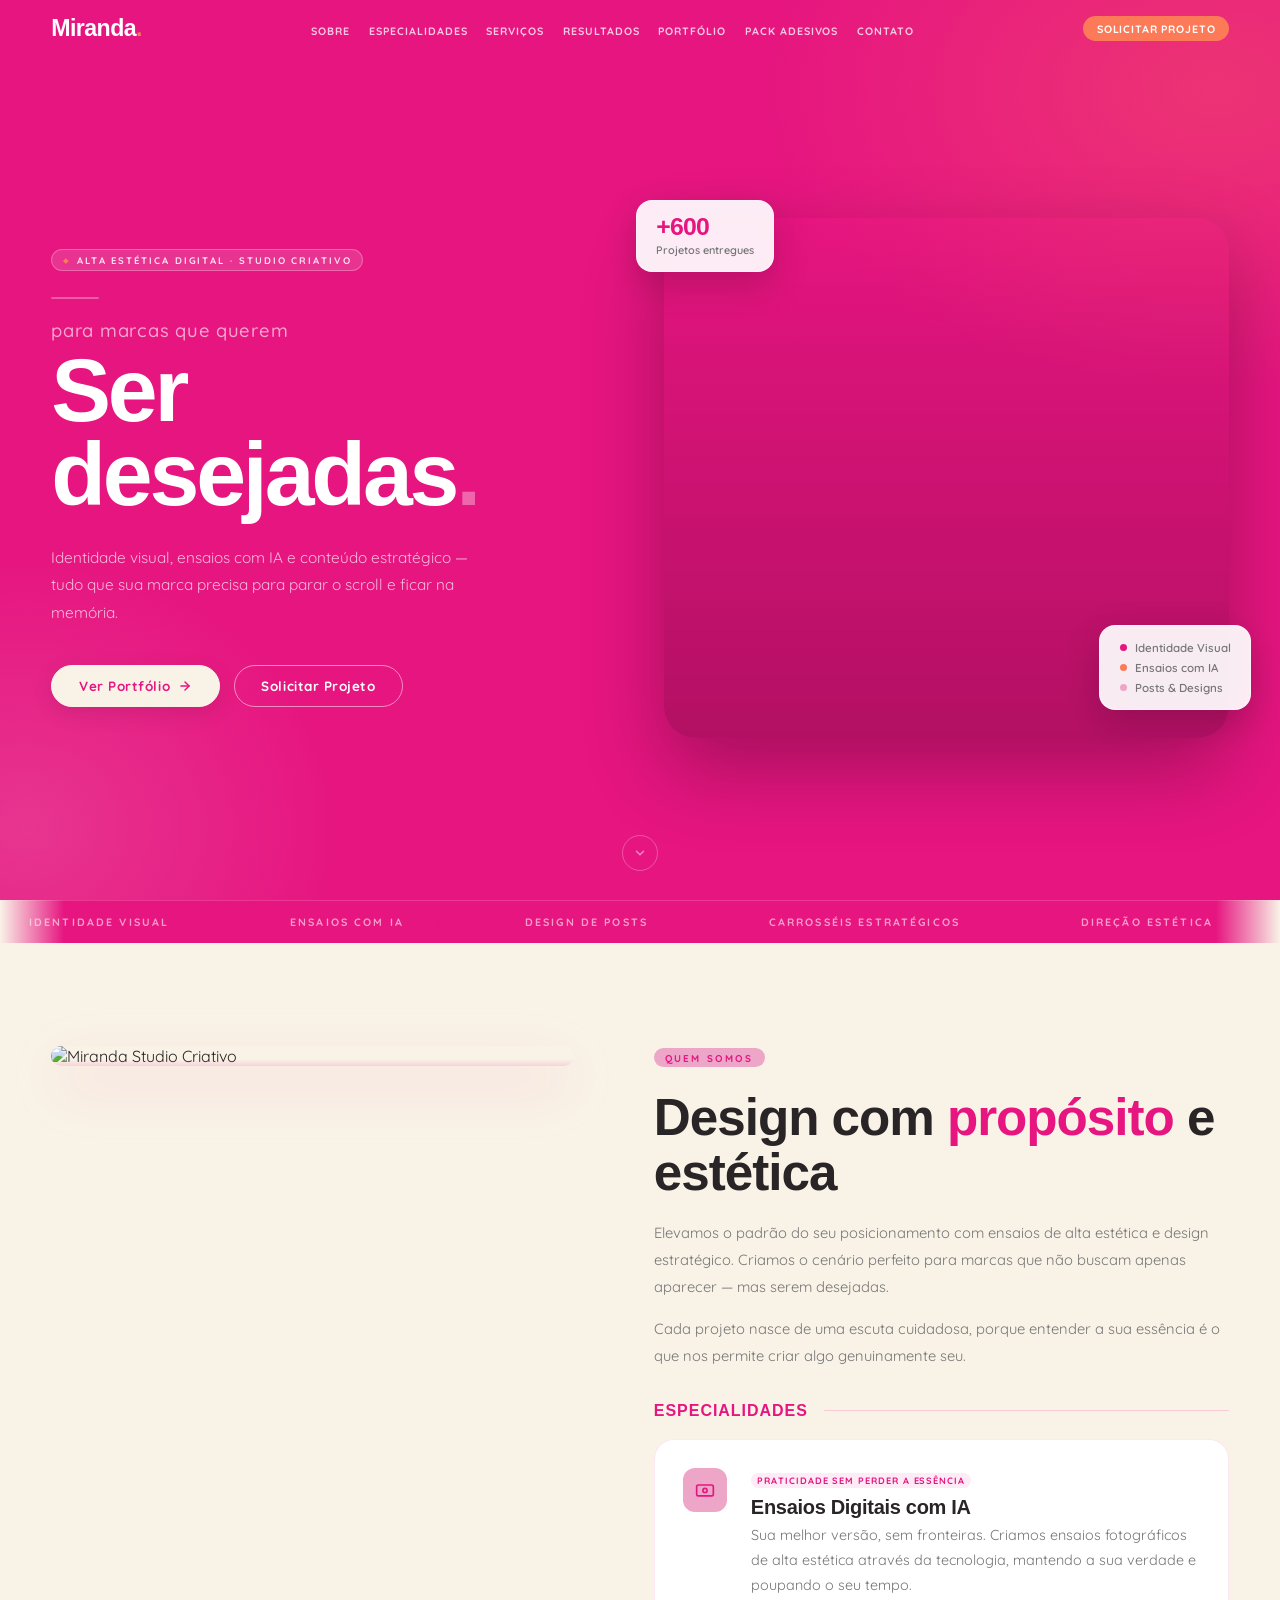
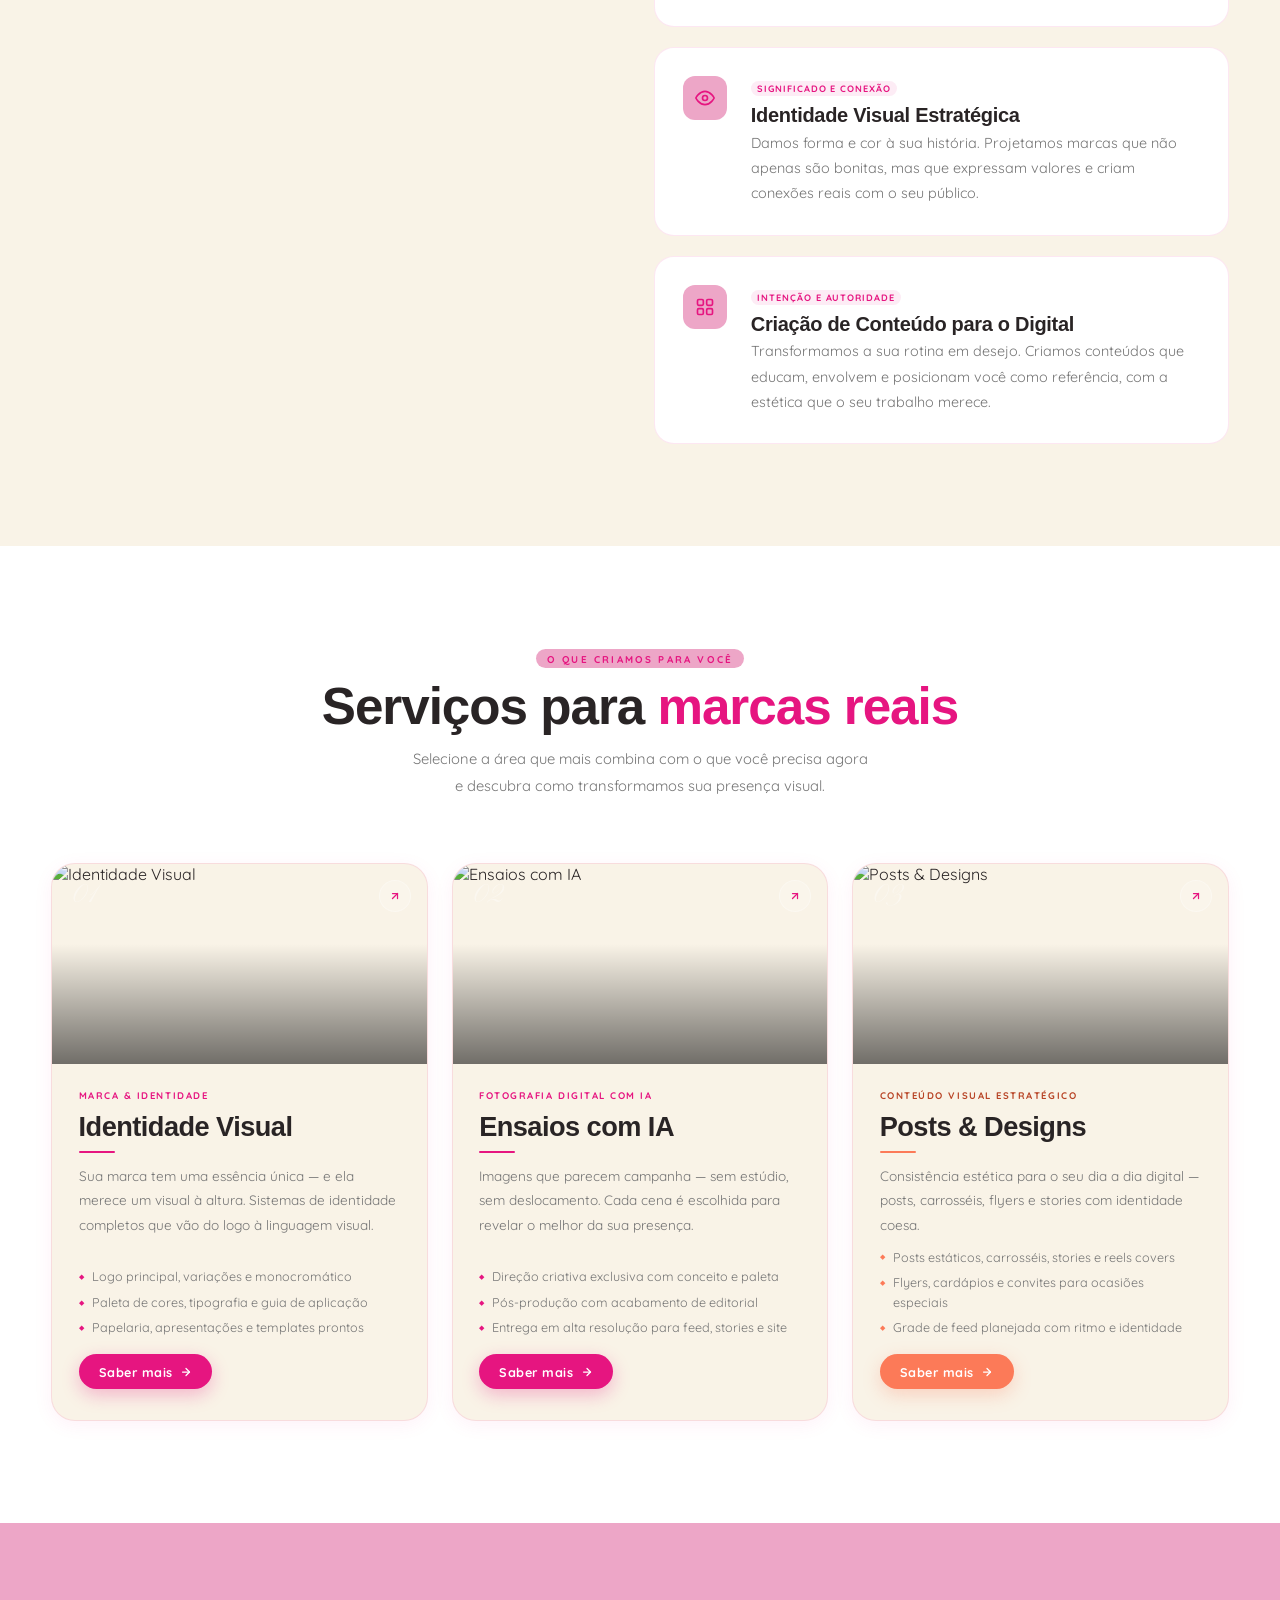
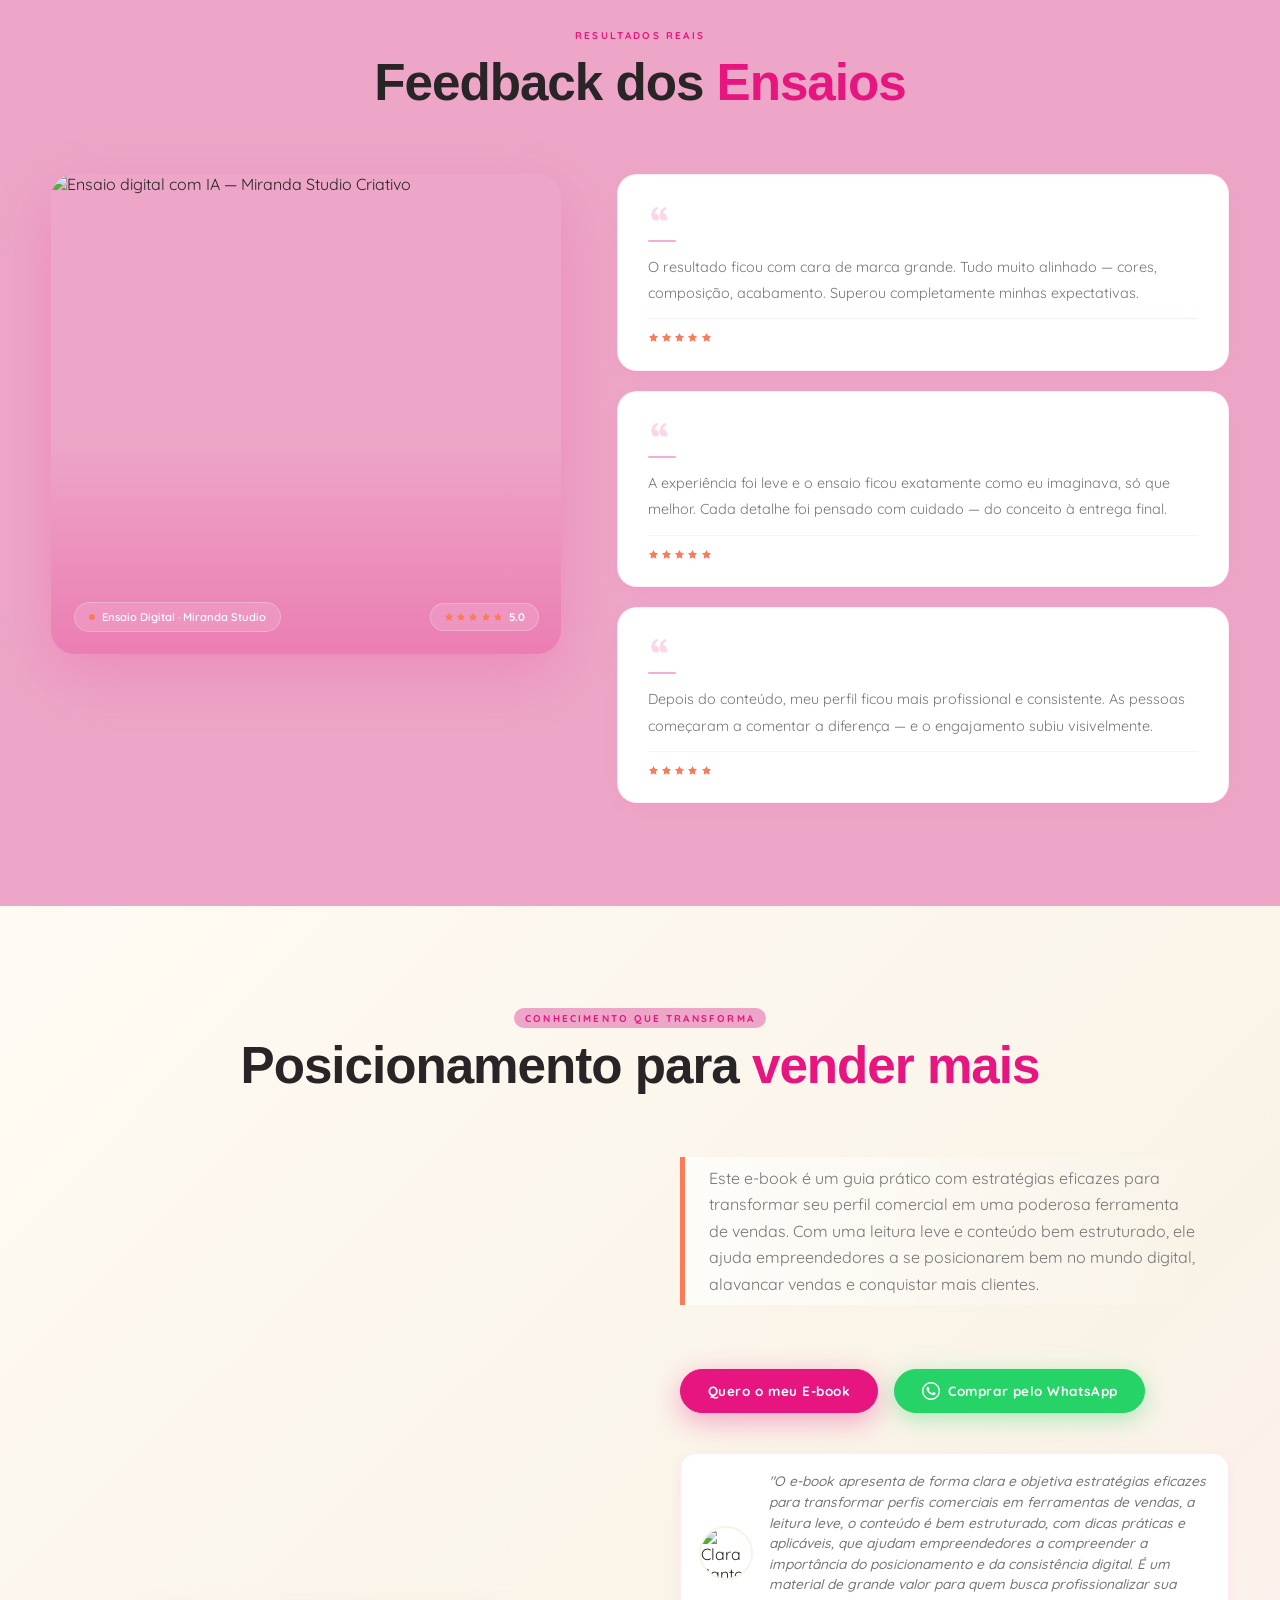
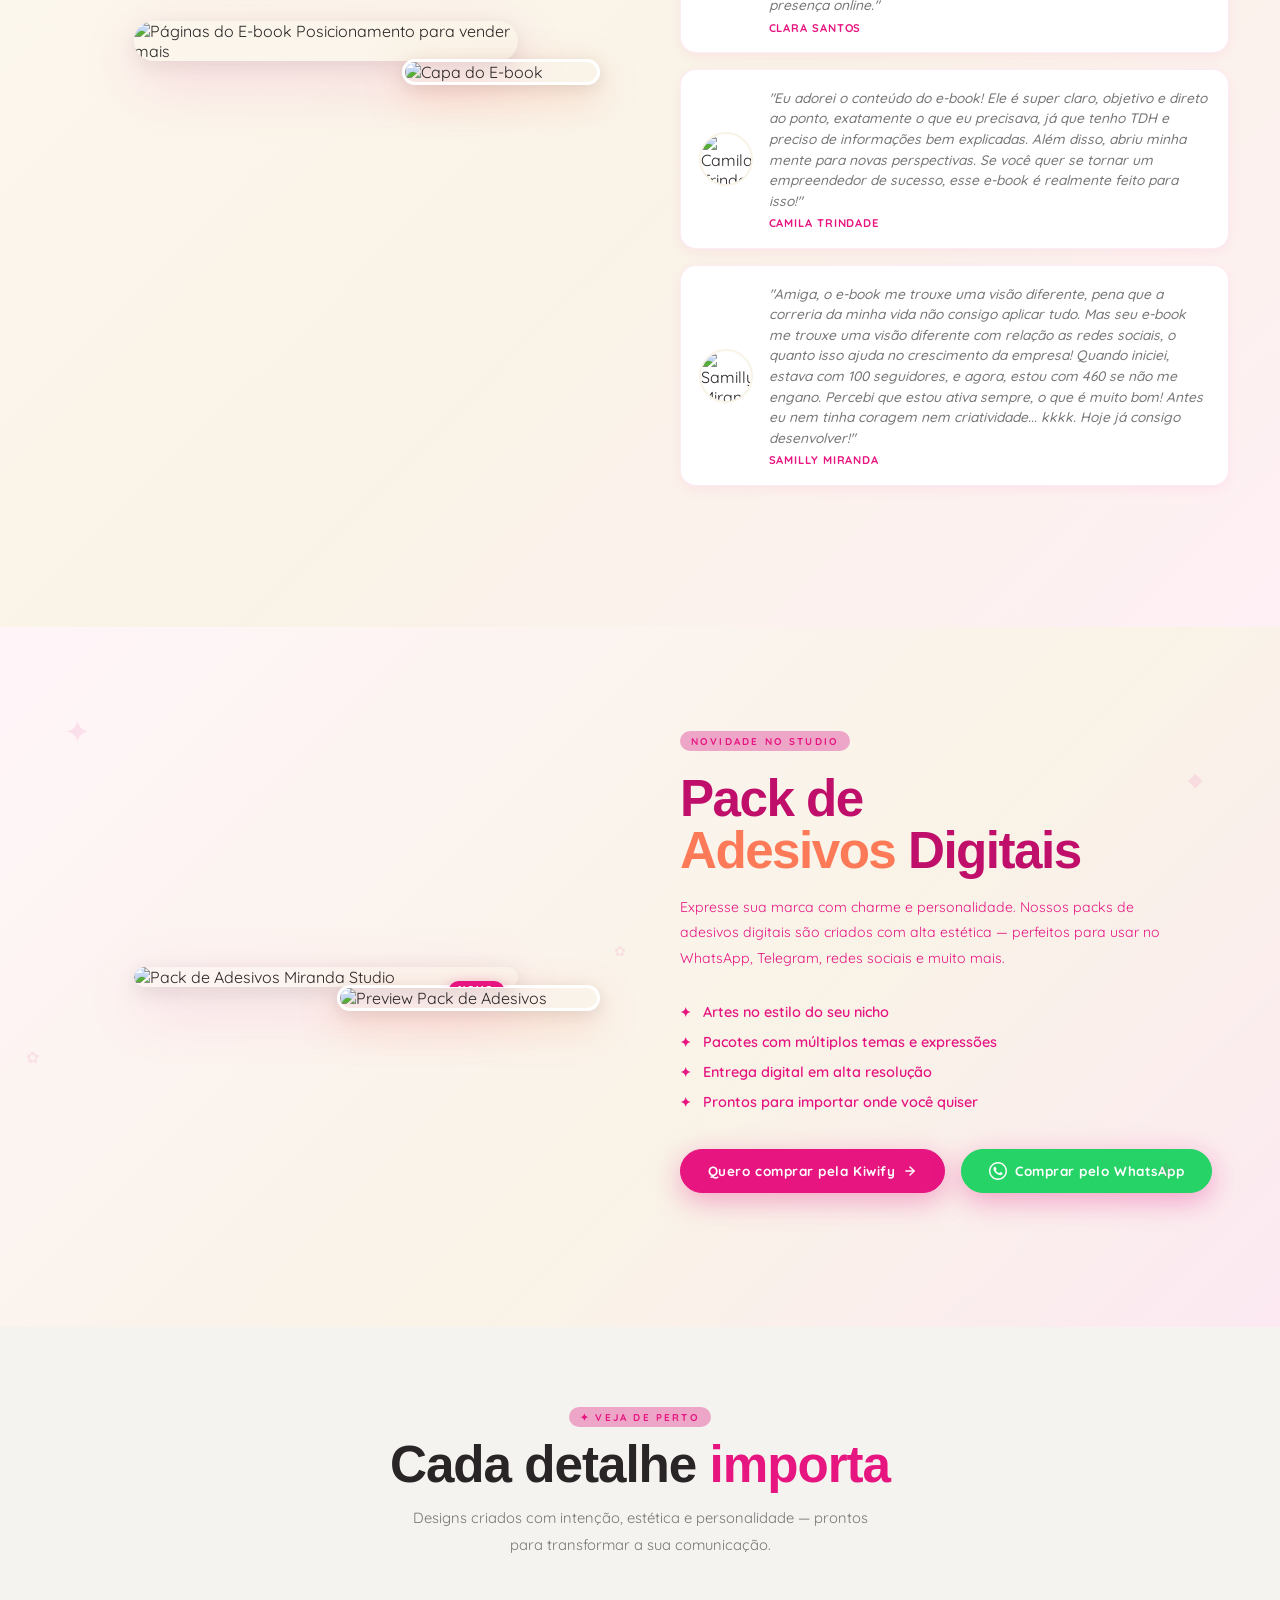
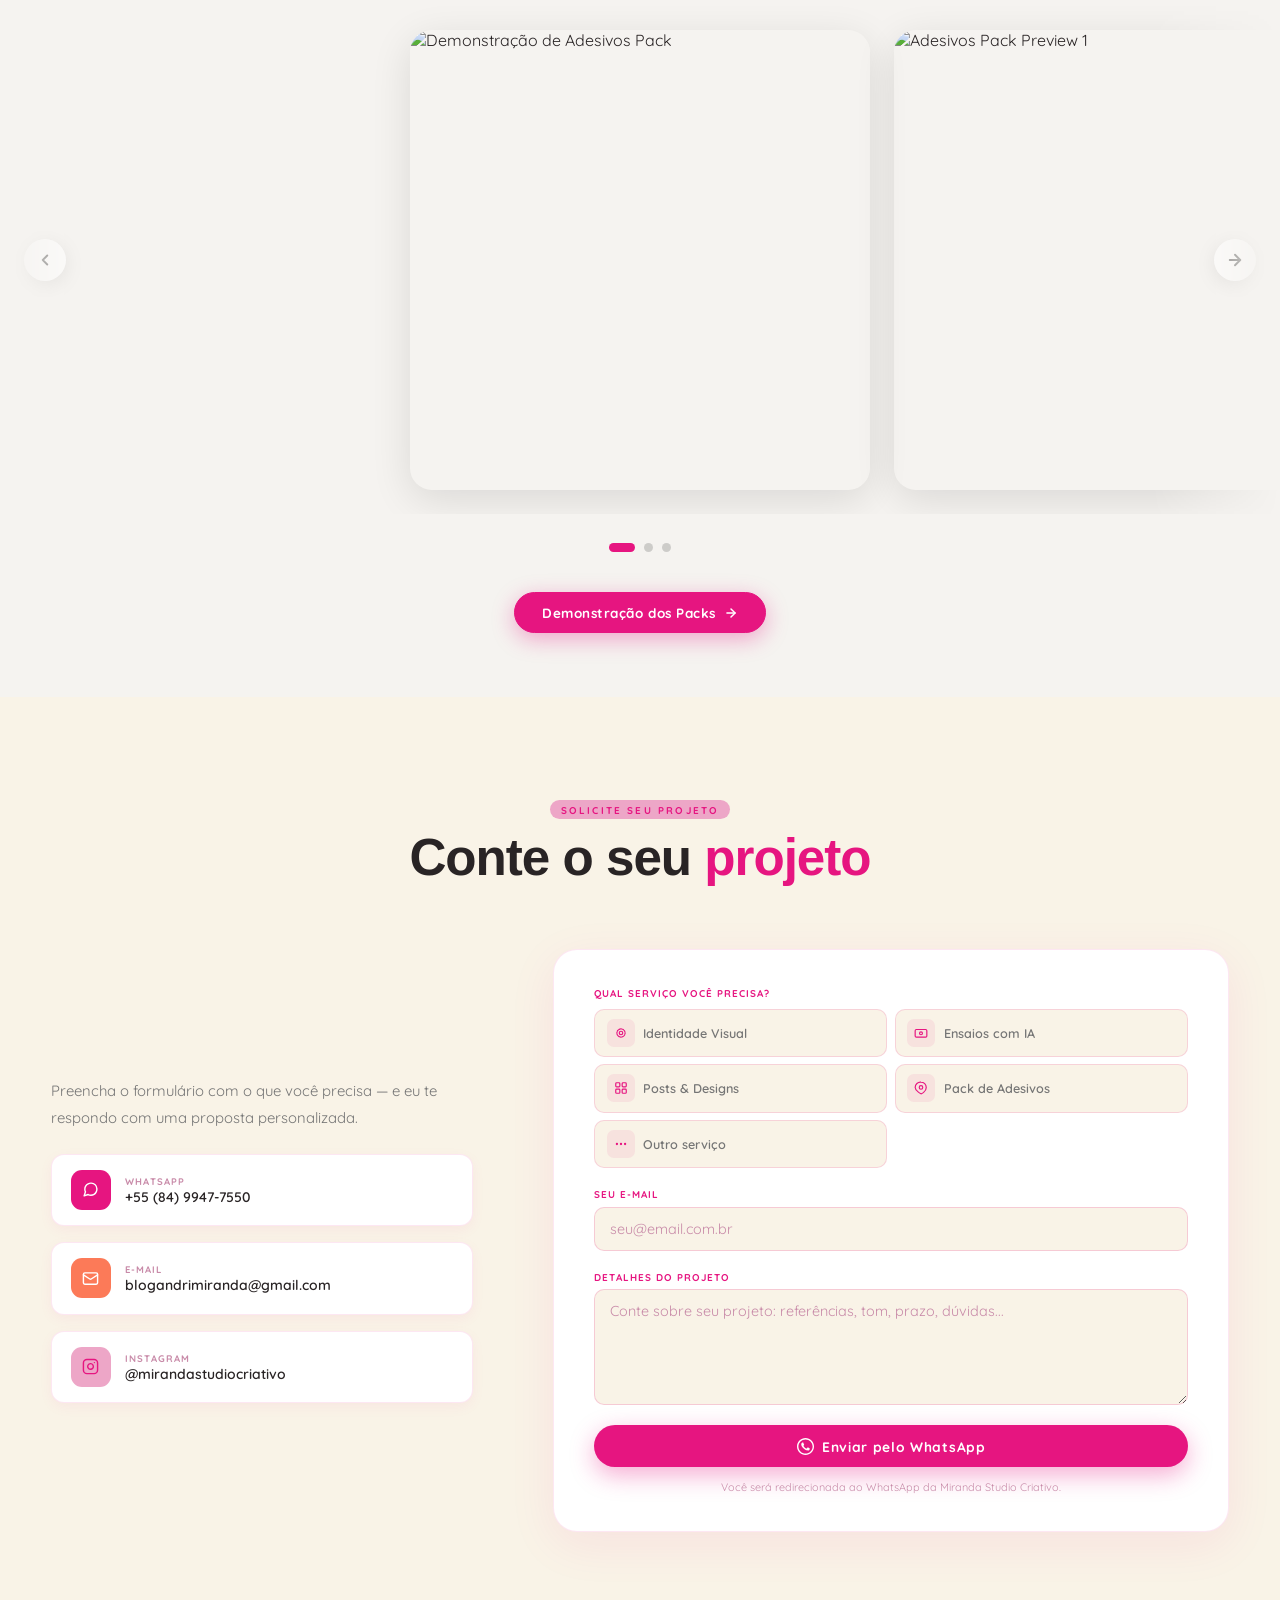
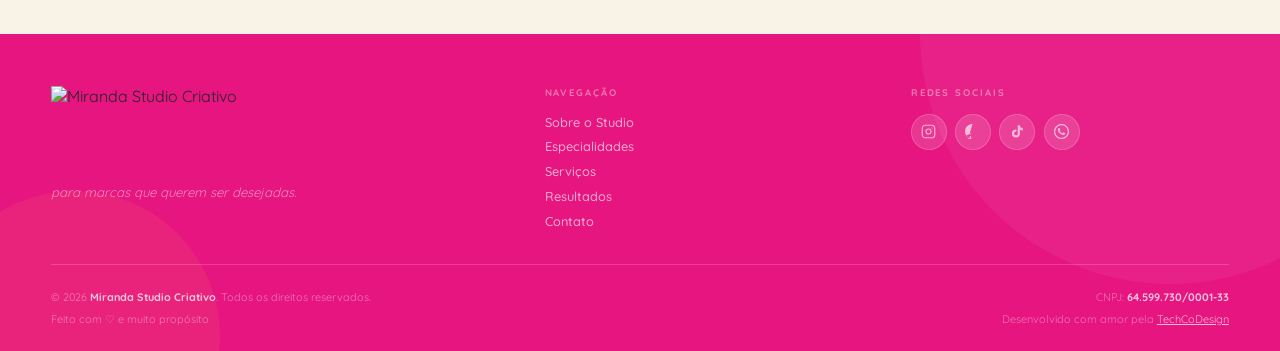
==== commit ff071140: "Add files via upload" ====
--- a/index.html
+++ b/index.html
@@ -24,6 +24,7 @@
       <li><a href="#categorias">Serviços</a></li>
       <li><a href="#feedback">Resultados</a></li>
       <li><a href="#categorias">Portfólio</a></li>
+      <li><a href="pack-adesivos.html">Pack Adesivos</a></li>
       <li><a href="#contato">Contato</a></li>
     </ul>
 
@@ -104,6 +105,7 @@
     <span class="ticker-item">Convites Exclusivos <span class="ticker-sep">◆</span></span>
     <span class="ticker-item">Presença Digital <span class="ticker-sep">◆</span></span>
     <span class="ticker-item">Alta Estética Digital <span class="ticker-sep">◆</span></span>
+    <span class="ticker-item">Pack de Adesivos ✦ <span class="ticker-sep">◆</span></span>
   </div>
 </div>
 
@@ -340,43 +342,207 @@
     </header>
 
     <div class="ebook-grid">
-      <div class="ebook-content" data-sr="left">
+      <!-- Coluna de Imagens -->
+      <div class="ebook-visuals" data-sr="left">
+        <div class="ebook-img-stack">
+          <div class="ebook-img-main">
+            <img src="https://i.ibb.co/QvZyjgR4/1773524973562-1.png" alt="Páginas do E-book Posicionamento para vender mais" loading="lazy" />
+          </div>
+          <div class="ebook-img-float">
+            <img src="https://i.ibb.co/jxdRWJC/1773524551990.png" alt="Capa do E-book" loading="lazy" />
+          </div>
+        </div>
+      </div>
+
+      <!-- Coluna de Texto e Testimonials -->
+      <div class="ebook-text-content" data-sr="right">
         <p class="body">
           Este e-book é um guia prático com estratégias eficazes para transformar seu perfil comercial em uma poderosa ferramenta de vendas. Com uma leitura leve e conteúdo bem estruturado, ele ajuda empreendedores a se posicionarem bem no mundo digital, alavancar vendas e conquistar mais clientes.
         </p>
-        <div class="ebook-cover">
-          <img src="https://i.ibb.co/jxdRWJC/1773524551990.png" alt="Capa do E-book Posicionamento para vender mais" loading="lazy" />
-        </div>
-        <a href="#" class="btn btn-primary" style="margin-top: 2rem;">Quero o meu E-book</a>
-      </div>
-
-      <div class="ebook-testimonials" data-stag>
+        
+        <div class="ebook-btns" style="margin-top: 1.5rem; margin-bottom: 2.5rem;">
+          <a href="https://pay.kiwify.com.br/8bmHiGf" target="_blank" rel="noopener noreferrer" class="btn btn-primary">Quero o meu E-book</a>
+          <a href="https://wa.me/558499477550?text=Ol%C3%A1!%20Gostaria%20de%20comprar%20o%20E-book." target="_blank" class="btn btn-whatsapp">
+            <svg width="18" height="18" viewBox="0 0 24 24" fill="currentColor"><path d="M17.472 14.382c-.297-.149-1.758-.867-2.03-.967-.273-.099-.471-.148-.67.15-.197.297-.767.966-.94 1.164-.173.199-.347.223-.644.075-.297-.15-1.255-.463-2.39-1.475-.883-.788-1.48-1.761-1.653-2.059-.173-.297-.018-.458.13-.606.134-.133.298-.347.446-.52.149-.174.198-.298.298-.497.099-.198.05-.371-.025-.52-.075-.149-.669-1.612-.916-2.207-.242-.579-.487-.5-.669-.51-.173-.008-.371-.01-.57-.01-.198 0-.52.074-.792.372-.272.297-1.04 1.016-1.04 2.479 0 1.462 1.065 2.875 1.213 3.074.149.198 2.096 3.2 5.077 4.487.709.306 1.262.489 1.694.625.712.227 1.36.195 1.871.118.571-.085 1.758-.719 2.006-1.413.248-.694.248-1.289.173-1.413-.074-.124-.272-.198-.57-.347zM12 0C5.373 0 0 5.373 0 12s5.373 12 12 12 12-5.373 12-12S18.627 0 12 0zm.029 22C6.495 22 2 17.505 2 11.971S6.495 1.942 12.029 1.942 22.059 6.437 22.059 11.971 17.563 22 12.029 22z"/></svg>
+            Comprar pelo WhatsApp
+          </a>
+        </div>
+
+        <div class="ebook-testimonials" data-stag>
         <div class="testimonial-card">
-          <img src="https://i.ibb.co/TMTDBww1/c8e69b40-3c65-42ad-baca-b37c5b223fe5.jpg" alt="Clara Santos" class="testimonial-img">
+          <img src="https://i.ibb.co/fzX3FHft/Whats-App-Image-2026-03-18-at-17-01-51.jpg" alt="Clara Santos" class="testimonial-img">
           <div class="testimonial-body">
             <p>"O e-book apresenta de forma clara e objetiva estratégias eficazes para transformar perfis comerciais em ferramentas de vendas, a leitura leve, o conteúdo é bem estruturado, com dicas práticas e aplicáveis, que ajudam empreendedores a compreender a importância do posicionamento e da consistência digital. É um material de grande valor para quem busca profissionalizar sua presença online."</p>
             <div class="testimonial-author">Clara Santos</div>
           </div>
         </div>
         <div class="testimonial-card">
-          <img src="https://i.ibb.co/HyFqbf8/a3dcee32-27c5-4c95-a20b-a867675a12f5.jpg" alt="Camila Trindade" class="testimonial-img">
+          <img src="https://i.ibb.co/sv0kGpdd/20.png" alt="Camila Trindade" class="testimonial-img">
           <div class="testimonial-body">
             <p>"Eu adorei o conteúdo do e-book! Ele é super claro, objetivo e direto ao ponto, exatamente o que eu precisava, já que tenho TDH e preciso de informações bem explicadas. Além disso, abriu minha mente para novas perspectivas. Se você quer se tornar um empreendedor de sucesso, esse e-book é realmente feito para isso!"</p>
             <div class="testimonial-author">Camila Trindade</div>
           </div>
         </div>
         <div class="testimonial-card">
-          <img src="https://i.ibb.co/0j2bySR0/1e229e42-91e8-4169-bf55-6aef273202c0.jpg" alt="Samilly Miranda" class="testimonial-img">
+          <img src="https://i.ibb.co/TqYkLT00/21.png" alt="Samilly Miranda" class="testimonial-img">
           <div class="testimonial-body">
             <p>"Amiga, o e-book me trouxe uma visão diferente, pena que a correria da minha vida não consigo aplicar tudo. Mas seu e-book me trouxe uma visão diferente com relação as redes sociais, o quanto isso ajuda no crescimento da empresa! Quando iniciei, estava com 100 seguidores, e agora, estou com 460 se não me engano. Percebi que estou ativa sempre, o que é muito bom! Antes eu nem tinha coragem nem criatividade... kkkk. Hoje já consigo desenvolver!"</p>
             <div class="testimonial-author">Samilly Miranda</div>
           </div>
         </div>
+        </div>
       </div>
     </div>
   </div>
 </section>
 
+
+<section id="pack-adesivos" class="sticker-section" style="background-color: #fafafa;">
+
+  <!-- Decorações flutuantes de fundo -->
+  <div class="sticker-bg-deco" aria-hidden="true">
+    <span class="sdeco sdeco-1">✦</span>
+    <span class="sdeco sdeco-2">✿</span>
+    <span class="sdeco sdeco-3">◆</span>
+    <span class="sdeco sdeco-4">✦</span>
+    <span class="sdeco sdeco-5">✿</span>
+  </div>
+
+  <div class="wrap">
+
+    <div class="sticker-inner">
+
+      <!-- Coluna de Imagens -->
+      <div class="sticker-visuals" data-sr="left">
+        <div class="sticker-img-stack">
+          <div class="sticker-img-main">
+            <img
+              src="https://i.ibb.co/dwvyjhbg/1773626115301.png"
+              alt="Pack de Adesivos Miranda Studio"
+              loading="lazy"
+            />
+            <div class="sticker-badge-novo">NOVO</div>
+          </div>
+          <div class="sticker-img-float">
+            <img
+              src="https://i.ibb.co/23FwFJjh/2-20260315-214426-0000.png"
+              alt="Preview Pack de Adesivos"
+              loading="lazy"
+            />
+          </div>
+        </div>
+      </div>
+
+      <!-- Coluna de Texto -->
+      <div class="sticker-content" data-sr="right">
+        <span class="ov" style="margin-bottom:1.4rem;">Novidade no Studio</span>
+        <h2 class="sticker-title">Pack de<br><em>Adesivos</em> Digitais</h2>
+        <p class="sticker-desc">
+          Expresse sua marca com charme e personalidade. Nossos packs de adesivos digitais são criados com alta estética — perfeitos para usar no WhatsApp, Telegram, redes sociais e muito mais.
+        </p>
+
+        <ul class="sticker-features" data-stag>
+          <li>
+            <span class="sfeat-icon">✦</span>
+            <span>Artes no estilo do seu nicho</span>
+          </li>
+          <li>
+            <span class="sfeat-icon">✦</span>
+            <span>Pacotes com múltiplos temas e expressões</span>
+          </li>
+          <li>
+            <span class="sfeat-icon">✦</span>
+            <span>Entrega digital em alta resolução</span>
+          </li>
+          <li>
+            <span class="sfeat-icon">✦</span>
+            <span>Prontos para importar onde você quiser</span>
+          </li>
+        </ul>
+
+        <div class="sticker-cta-row">
+          <a href="pack-adesivos.html" class="btn btn-primary sticker-cta-btn">
+            Quero comprar pela Kiwify
+            <svg width="14" viewBox="0 0 24 24" fill="none" stroke="currentColor" stroke-width="2.5" stroke-linecap="round" stroke-linejoin="round"><line x1="5" y1="12" x2="19" y2="12"/><polyline points="12 5 19 12 12 19"/></svg>
+          </a>
+          <a href="https://wa.me/558499477550?text=Ol%C3%A1!%20Gostaria%20de%20comprar%20o%20Pack%20de%20Adesivos." target="_blank" class="btn btn-whatsapp sticker-cta-btn">
+            <svg width="18" height="18" viewBox="0 0 24 24" fill="currentColor"><path d="M17.472 14.382c-.297-.149-1.758-.867-2.03-.967-.273-.099-.471-.148-.67.15-.197.297-.767.966-.94 1.164-.173.199-.347.223-.644.075-.297-.15-1.255-.463-2.39-1.475-.883-.788-1.48-1.761-1.653-2.059-.173-.297-.018-.458.13-.606.134-.133.298-.347.446-.52.149-.174.198-.298.298-.497.099-.198.05-.371-.025-.52-.075-.149-.669-1.612-.916-2.207-.242-.579-.487-.5-.669-.51-.173-.008-.371-.01-.57-.01-.198 0-.52.074-.792.372-.272.297-1.04 1.016-1.04 2.479 0 1.462 1.065 2.875 1.213 3.074.149.198 2.096 3.2 5.077 4.487.709.306 1.262.489 1.694.625.712.227 1.36.195 1.871.118.571-.085 1.758-.719 2.006-1.413.248-.694.248-1.289.173-1.413-.074-.124-.272-.198-.57-.347zM12 0C5.373 0 0 5.373 0 12s5.373 12 12 12 12-5.373 12-12S18.627 0 12 0zm.029 22C6.495 22 2 17.505 2 11.971S6.495 1.942 12.029 1.942 22.059 6.437 22.059 11.971 17.563 22 12.029 22z"/></svg>
+            Comprar pelo WhatsApp
+          </a>
+        </div>
+      </div>
+
+    </div>
+  </div>
+</section>
+
+
+
+
+<!-- ══ SHOWCASE ADESIVOS — SLIDER ══ -->
+<section id="adesivos-showcase">
+
+  <div class="wrap">
+    <header class="sec-head" data-sr="up" style="margin-bottom: 3rem;">
+      <span class="ov">✦ Veja de perto</span>
+      <h2 class="h2">Cada detalhe <em>importa</em></h2>
+      <p class="body">Designs criados com intenção, estética e personalidade — prontos para transformar a sua comunicação.</p>
+    </header>
+  </div>
+
+  <!-- Slider fullwidth -->
+  <div class="ads-slider-wrapper" id="adsSliderWrapper">
+    <div class="ads-slider-track" id="adsSliderTrack">
+      <div class="ads-slide">
+        <img src="https://i.ibb.co/MxjdwCHq/Adesivos-demonstra-o-20260319-092100-0000.png" alt="Demonstração de Adesivos Pack" loading="lazy">
+        <div class="ads-slide-overlay"><span class="ads-slide-label">Pack Demonstração</span></div>
+      </div>
+      <div class="ads-slide">
+        <img src="https://i.ibb.co/KcsRbCS8/26-20260319-091143-0000.png" alt="Adesivos Pack Preview 1" loading="lazy">
+        <div class="ads-slide-overlay"><span class="ads-slide-label">Estilo Exclusivo</span></div>
+      </div>
+      <div class="ads-slide">
+        <img src="https://i.ibb.co/RTjKvyTC/27-20260319-091143-0001.png" alt="Adesivos Pack Preview 2" loading="lazy">
+        <div class="ads-slide-overlay"><span class="ads-slide-label">Alta Estética</span></div>
+      </div>
+      <!-- Clones para loop -->
+      <div class="ads-slide ads-slide--clone">
+        <img src="https://i.ibb.co/MxjdwCHq/Adesivos-demonstra-o-20260319-092100-0000.png" alt="Demonstração de Adesivos Pack" loading="lazy">
+        <div class="ads-slide-overlay"><span class="ads-slide-label">Pack Gratuito</span></div>
+      </div>
+      <div class="ads-slide ads-slide--clone">
+        <img src="https://i.ibb.co/KcsRbCS8/26-20260319-091143-0000.png" alt="Adesivos Pack Preview 1" loading="lazy">
+        <div class="ads-slide-overlay"><span class="ads-slide-label">Diversos estilos</span></div>
+      </div>
+      <div class="ads-slide ads-slide--clone">
+        <img src="https://i.ibb.co/RTjKvyTC/27-20260319-091143-0001.png" alt="Adesivos Pack Preview 2" loading="lazy">
+        <div class="ads-slide-overlay"><span class="ads-slide-label">Alta Estética</span></div>
+      </div>
+    </div>
+
+    <button class="ads-btn ads-btn--prev" id="adsPrev" aria-label="Anterior">
+      <svg width="18" viewBox="0 0 24 24" fill="none" stroke="currentColor" stroke-width="2.5" stroke-linecap="round" stroke-linejoin="round"><polyline points="15 18 9 12 15 6"/></svg>
+    </button>
+    <button class="ads-btn ads-btn--next" id="adsNext" aria-label="Próximo">
+      <svg width="18" viewBox="0 0 24 24" fill="none" stroke="currentColor" stroke-width="2.5" stroke-linecap="round" stroke-linejoin="round"><line x1="5" y1="12" x2="19" y2="12"/><polyline points="12 5 19 12 12 19"/></svg>
+    </button>
+  </div>
+
+  <!-- Dots -->
+  <div class="ads-dots" id="adsDots">
+    <button class="ads-dot ads-dot--active" data-idx="0" aria-label="Slide 1"></button>
+    <button class="ads-dot" data-idx="1" aria-label="Slide 2"></button>
+    <button class="ads-dot" data-idx="2" aria-label="Slide 3"></button>
+  </div>
+
+  <!-- CTA -->
+  <div style="text-align:center; margin-top: 2.5rem;">
+    <a href="pack-adesivos.html" class="btn btn-primary">
+      Demonstração dos Packs
+      <svg width="14" viewBox="0 0 24 24" fill="none" stroke="currentColor" stroke-width="2.5" stroke-linecap="round" stroke-linejoin="round"><line x1="5" y1="12" x2="19" y2="12"/><polyline points="12 5 19 12 12 19"/></svg>
+    </a>
+  </div>
+</section>
 
 <section id="contato">
   <div class="wrap">
@@ -408,7 +574,7 @@
             </div>
             <div>
               <p class="cponto-lbl">E-mail</p>
-              <p class="cponto-val">contato@mirandastudio.com.br</p>
+              <p class="cponto-val"><a href="mailto:blogandrimiranda@gmail.com">blogandrimiranda@gmail.com</a></p>
             </div>
           </div>
           <div class="cponto">
@@ -446,6 +612,17 @@
               Posts & Designs
             </label>
 
+            <input type="checkbox" id="cat-sticker" class="cat-chk" value="Pack de Adesivos">
+            <label for="cat-sticker" class="cat-tile">
+              <div class="cat-ico">
+                <svg width="14" viewBox="0 0 24 24" fill="none" stroke="currentColor" stroke-width="2" stroke-linecap="round" stroke-linejoin="round">
+                  <path d="M12 2a9 9 0 0 1 9 9c0 3.5-2 6.5-4.5 8.5S12 22 12 22s-2-1-4.5-3S2 14.5 2 11a9 9 0 0 1 10-9z"/>
+                  <circle cx="12" cy="11" r="3"/>
+                </svg>
+              </div>
+              Pack de Adesivos
+            </label>
+
             <input type="checkbox" id="cat-out" class="cat-chk" value="Outro serviço">
             <label for="cat-out" class="cat-tile">
               <div class="cat-ico"><svg width="14" viewBox="0 0 24 24" fill="none" stroke="currentColor" stroke-width="2" stroke-linecap="round" stroke-linejoin="round"><circle cx="12" cy="12" r="1"/><circle cx="19" cy="12" r="1"/><circle cx="5" cy="12" r="1"/></svg></div>
@@ -469,7 +646,7 @@
             Enviar pelo WhatsApp
           </button>
 
-          <p class="form-note">Você será redirecionada ao WhatsApp com a mensagem já formatada.</p>
+          <p class="form-note">Você será redirecionada ao WhatsApp da Miranda Studio Criativo.</p>
         </div>
       </div>
 
@@ -504,13 +681,13 @@
       <div>
         <p class="footer-col-title">Redes Sociais</p>
         <div class="footer-social">
-          <a href="#" class="soc" aria-label="Instagram">
+          <a href="https://www.instagram.com/mirandastudiocriativo/" target="_blank" class="soc" aria-label="Instagram">
             <svg width="15" viewBox="0 0 24 24" fill="none" stroke="currentColor" stroke-width="1.8" stroke-linecap="round" stroke-linejoin="round"><rect x="2" y="2" width="20" height="20" rx="5"/><path d="M16 11.37A4 4 0 1 1 12.63 8 4 4 0 0 1 16 11.37z"/><line x1="17.5" y1="6.5" x2="17.51" y2="6.5"/></svg>
           </a>
-          <a href="#" class="soc" aria-label="Pinterest">
-            <svg width="15" viewBox="0 0 24 24" fill="currentColor"><path d="M12 0C5.373 0 0 5.373 0 12c0 5.084 3.163 9.426 7.627 11.174-.105-.949-.2-2.405.042-3.441.218-.937 1.407-5.965 1.407-5.965s-.359-.719-.359-1.782c0-1.668.967-2.914 2.171-2.914 1.023 0 1.518.769 1.518 1.69 0 1.029-.655 2.568-.994 3.995-.283 1.194.599 2.169 1.777 2.169 2.133 0 3.772-2.249 3.772-5.495 0-2.873-2.064-4.882-5.012-4.882-3.414 0-5.418 2.561-5.418 5.207 0 1.031.397 2.138.893 2.738a.36.36 0 0 1 .083.345l-.333 1.36c-.053.22-.174.267-.402.161-1.499-.698-2.436-2.889-2.436-4.649 0-3.785 2.75-7.262 7.929-7.262 4.163 0 7.398 2.967 7.398 6.931 0 4.136-2.607 7.464-6.227 7.464-1.216 0-2.359-.632-2.75-1.378l-.748 2.853c-.271 1.043-1.002 2.35-1.492 3.146C9.57 23.812 10.763 24 12 24c6.627 0 12-5.373 12-12S18.627 0 12 0z"/></svg>
+          <a href="https://pin.it/7nF3Hr7AJ" target="_blank" class="soc" aria-label="Pinterest">
+            <svg width="15" viewBox="0 0 24 24" fill="currentColor"><path d="M12 0C5.373 0 0 5.373 0 12c0 5.084 3.163 9.426 7.627 11.174-.105-.949-.2-2.405.042-3.4.568-.994 3.995-.283 1.194.599 2.169 1.777 2.169 2.133 0 3.772-2.249 3.772-5.495 0-2.873-2.064-4.882-5.012-4.882-3.414 0-5.418 2.561-5.418 5.207 0 1.031.397 2.138.893 2.738a.36.36 0 0 1 .083.345l-.333 1.36c-.053.22-.174.267-.402.161-1.499-.698-2.436-2.889-2.436-4.649 0-3.785 2.75-7.262 7.929-7.262 4.163 0 7.398 2.967 7.398 6.931 0 4.136-2.607 7.464-6.227 7.464-1.216 0-2.359-.632-2.75-1.378l-.748 2.853c-.271 1.043-1.002 2.35-1.492 3.146C9.57 23.812 10.763 24 12 24c6.627 0 12-5.373 12-12S18.627 0 12 0z"/></svg>
           </a>
-          <a href="#" class="soc" aria-label="TikTok">
+          <a href="https://www.tiktok.com/@mirandastudiocriativo?_r=1&_t=ZS-94j1YK6iGx8" target="_blank" class="soc" aria-label="TikTok">
             <svg width="15" viewBox="0 0 24 24" fill="currentColor"><path d="M19.59 6.69a4.83 4.83 0 0 1-3.77-4.25V2h-3.45v13.67a2.89 2.89 0 0 1-2.88 2.5 2.89 2.89 0 0 1-2.89-2.89 2.89 2.89 0 0 1 2.89-2.89c.28 0 .54.04.79.1V9.01a6.27 6.27 0 0 0-.79-.05 6.34 6.34 0 0 0-6.34 6.34 6.34 6.34 0 0 0 6.34 6.34 6.34 6.34 0 0 0 6.33-6.34V8.69a8.18 8.18 0 0 0 4.77 1.52V6.74a4.85 4.85 0 0 1-1-.05z"/></svg>
           </a>
           <a href="https://wa.me/558499477550" target="_blank" class="soc" aria-label="WhatsApp">
@@ -539,4 +716,4 @@
 <script src="script.js" defer></script>
 
 </body>
-</html>
+</html>
--- a/style.css
+++ b/style.css
@@ -0,0 +1,2078 @@
+/* ══════════════════════════════════════════════════
+   TOKENS
+══════════════════════════════════════════════════ */
+:root {
+  --choque:     #e61580;
+  --coral:      #fc7a58;
+  --claro:      #eda6c7;
+  --creme:      #f9f3e7;
+
+  --choque-esc: #bf0f6a;
+  --choque-rgb: 230,21,128;
+  --coral-rgb:  252,122,88;
+  --claro-rgb:  237,166,199;
+
+  --ink:        #292425;
+  --email:      "blogandrimiranda@gmail.com";
+  --ink-med:    #757575;   
+  --ink-soft:   #c88aa8;  
+
+  /* ── Fontes ── */
+  --f-display: 'Agrandir', sans-serif;   /* títulos */
+  --f-ui:      'Quicksand', sans-serif;  /* tudo mais */
+  --f-script:  'Pinyon Script', cursive; /* decorativo */
+
+  /* ── Layout ── */
+  --py:   clamp(4rem, 8vw, 8rem);
+  --wrap: min(1200px, 92vw);
+  --ease: cubic-bezier(.4,0,.2,1);
+}
+
+/* ══════════════════════════════════════════════════
+   ESCALA TIPOGRÁFICA HIERÁRQUICA
+══════════════════════════════════════════════════ */
+
+/* N0 — Overline */
+.ov {
+  font-family: var(--f-ui); font-size: .62rem; font-weight: 700;
+  letter-spacing: .22em; text-transform: uppercase;
+  display: inline-flex; align-items: center; gap: .4rem;
+  padding: .38em 1.1em; border-radius: 50px;
+  background: var(--claro); color: var(--choque);
+}
+.ov--inv { background: rgba(255,255,255,.16); border: 1px solid rgba(255,255,255,.28); color: #fff; }
+.ov--dark { background: rgba(255,255,255,.1); color: rgba(255,255,255,.8); border: 1px solid rgba(255,255,255,.18); }
+
+/* N2 — H1 Hero (único) */
+.h1 {
+  font-family: var(--f-display); font-weight: 900;
+  font-size: clamp(3.4rem, 7.5vw, 7.2rem);
+  line-height: .95; letter-spacing: -.03em;
+  color: #fff;
+}
+.h1 em { font-style: normal; color: rgba(255,255,255,.38); }
+
+/* N3 — H2 Seção */
+.h2 {
+  font-family: var(--f-display); font-weight: 800;
+  font-size: clamp(2.3rem, 4vw, 3.3rem);
+  line-height: 1.06; letter-spacing: -.02em;
+  color: var(--ink);
+}
+.h2 em          { font-style: normal; color: var(--choque); }
+.h2--branco     { color: #fff; }
+.h2--branco em  { color: rgba(255,255,255,.55); }
+
+/* N4 — H3 Card / sub-título */
+.h3 {
+  font-family: var(--f-display); font-weight: 700;
+  font-size: clamp(1.4rem, 2vw, 1.75rem);
+  line-height: 1.1; letter-spacing: -.015em;
+  color: var(--ink);
+}
+
+/* N5 — Body */
+.body {
+  font-family: var(--f-ui); font-size: clamp(.87rem, 1.15vw, .97rem);
+  line-height: 1.85; color: var(--ink-med);
+}
+
+/* N6 — Caption / tag */
+.cap {
+  font-family: var(--f-ui); font-size: .78rem; font-weight: 600;
+  line-height: 1.5; color: var(--ink-soft);
+}
+.cap--up { font-size: .62rem; font-weight: 700; letter-spacing: .14em; text-transform: uppercase; color: var(--choque); }
+
+/* ══════════════════════════════════════════════════
+   RESET & BASE
+══════════════════════════════════════════════════ */
+*, *::before, *::after { box-sizing: border-box; margin: 0; padding: 0; }
+html { scroll-behavior: smooth; }
+section[id], #especialidades { scroll-margin-top: 6.5rem; }
+body {
+  font-family: var(--f-ui);
+  background: var(--creme); color: var(--ink);
+  overflow-x: hidden; -webkit-font-smoothing: antialiased;
+}
+a   { text-decoration: none; color: inherit; }
+img { display: block; max-width: 100%; height: auto; }
+ul  { list-style: none; }
+summary { list-style: none; cursor: pointer; }
+summary::-webkit-details-marker { display: none; }
+
+::-webkit-scrollbar            { width: 4px; }
+::-webkit-scrollbar-track      { background: var(--claro); }
+::-webkit-scrollbar-thumb      { background: var(--choque); border-radius: 4px; }
+
+.wrap { width: var(--wrap); margin-inline: auto; }
+
+/* ══════════════════════════════════════════════════
+   BOTÕES
+══════════════════════════════════════════════════ */
+.btn {
+  display: inline-flex; align-items: center; justify-content: center; gap: .5rem;
+  padding: .88em 2em;
+  border-radius: 100px;
+  border: 1.5px solid transparent;
+  cursor: pointer;
+  font-family: var(--f-ui); font-size: .84rem; font-weight: 700;
+  letter-spacing: .04em; outline: none;
+  transition: transform .3s var(--ease), box-shadow .3s, background-color .3s, border-color .3s, color .3s;
+}
+.btn:hover, .btn:focus-visible { transform: translateY(-3px); }
+.btn svg   { transition: transform .3s var(--ease); flex-shrink: 0; }
+.btn:hover svg, .btn:focus-visible svg { transform: translateX(4px); }
+
+.btn-creme {
+  background-color: var(--creme);
+  color: var(--choque);
+  box-shadow: 0 6px 22px rgba(0,0,0,.1);
+  border-color: var(--creme);
+}
+.btn-creme:hover, .btn-creme:focus-visible {
+  background-color: var(--choque);
+  border-color: var(--choque);
+  color: #fff;
+  box-shadow: 0 14px 32px rgba(var(--choque-rgb),.25);
+}
+
+.btn-outline {
+  background-color: transparent;
+  color: #fff;
+  border-color: rgba(255,255,255,.5);
+}
+.btn-outline:hover, .btn-outline:focus-visible {
+  border-color: #fff;
+  background-color: rgba(255,255,255,.12);
+}
+
+.btn-primary {
+  background-color: var(--choque);
+  color: #fff;
+  box-shadow: 0 6px 22px rgba(var(--choque-rgb),.35);
+  border-color: var(--choque);
+}
+.btn-primary:hover, .btn-primary:focus-visible {
+  background-color: var(--choque-esc);
+  border-color: var(--choque-esc);
+  box-shadow: 0 14px 32px rgba(var(--choque-rgb),.45);
+}
+
+.btn-coral {
+  background-color: var(--coral);
+  color: #fff;
+  box-shadow: 0 6px 22px rgba(var(--coral-rgb),.35);
+  border-color: var(--coral);
+}
+.btn-coral:hover, .btn-coral:focus-visible {
+  background-color: #e05030;
+  border-color: #e05030;
+  box-shadow: 0 14px 32px rgba(var(--coral-rgb),.45);
+}
+
+.btn-whatsapp {
+  background-color: #25D366;
+  color: #fff;
+  box-shadow: 0 6px 22px rgba(37, 211, 102, .35);
+  border-color: #25D366;
+}
+.btn-whatsapp:hover, .btn-whatsapp:focus-visible {
+  background-color: #128C7E;
+  border-color: #128C7E;
+  box-shadow: 0 14px 32px rgba(37, 211, 102, .45);
+}
+
+.btn-whatsapp-outline {
+  background-color: transparent;
+  color: #128C7E;
+  border-color: rgba(18, 140, 126, .35);
+}
+.btn-whatsapp-outline:hover, .btn-whatsapp-outline:focus-visible {
+  border-color: #128C7E;
+  background-color: rgba(37, 211, 102, .1);
+  color: #0e6b5e;
+}
+
+/* ══════════════════════════════════════════════════
+   SCROLL REVEAL
+══════════════════════════════════════════════════ */
+[data-sr] { opacity:0; transition: opacity .7s var(--ease), transform .7s var(--ease); }
+[data-sr="up"]    { transform: translateY(30px); }
+[data-sr="left"]  { transform: translateX(-30px); }
+[data-sr="right"] { transform: translateX(30px); }
+[data-sr].vis     { opacity:1; transform: none; }
+
+[data-stag] > * { opacity:0; transform: translateY(20px);
+  transition: opacity .55s var(--ease), transform .55s var(--ease); }
+[data-stag].vis > *:nth-child(1){ opacity:1;transform:none;transition-delay:.04s; }
+[data-stag].vis > *:nth-child(2){ opacity:1;transform:none;transition-delay:.13s; }
+[data-stag].vis > *:nth-child(3){ opacity:1;transform:none;transition-delay:.22s; }
+[data-stag].vis > *:nth-child(4){ opacity:1;transform:none;transition-delay:.31s; }
+[data-stag].vis > *:nth-child(5){ opacity:1;transform:none;transition-delay:.40s; }
+[data-stag].vis > *:nth-child(6){ opacity:1;transform:none;transition-delay:.49s; }
+[data-stag].vis > *:nth-child(7){ opacity:1;transform:none;transition-delay:.58s; }
+[data-stag].vis > *:nth-child(8){ opacity:1;transform:none;transition-delay:.67s; }
+[data-stag].vis > *:nth-child(9){ opacity:1;transform:none;transition-delay:.76s; }
+[data-stag].vis > *:nth-child(10){ opacity:1;transform:none;transition-delay:.85s; }
+[data-stag].vis > *:nth-child(n+11){ opacity:1;transform:none;transition-delay:.94s; }
+
+/* ══════════════════════════════════════════════════
+   HEADER
+══════════════════════════════════════════════════ */
+#hdr {
+  position: fixed; top: 0; left: 0; right: 0; z-index: 100;
+  padding: .95rem 0;
+  transition: background .4s, box-shadow .4s, padding .4s;
+}
+#hdr.fixa {
+  background: rgba(249,243,231,.97);
+  backdrop-filter: blur(16px);
+  box-shadow: 0 2px 24px rgba(var(--choque-rgb),.08);
+  padding: .65rem 0;
+}
+#hdr .wrap { display: flex; align-items: center; justify-content: space-between; gap: 1rem; }
+
+.logo {
+  font-family: var(--f-display); font-size: 1.45rem; font-weight: 800;
+  letter-spacing: -.025em; color: #fff; transition: color .3s;
+  flex-shrink: 0; white-space: nowrap;
+  position: relative; z-index: 110;
+}
+.logo-dot { color: var(--coral); }
+#hdr.fixa .logo { color: var(--choque); }
+
+.nav-links {
+  display: flex; align-items: center; gap: .08rem;
+  flex: 1; justify-content: center;
+}
+.nav-links a {
+  font-family: var(--f-ui); font-size: .67rem; font-weight: 700;
+  letter-spacing: .09em; text-transform: uppercase;
+  padding: .46em .82em; border-radius: 50px;
+  color: rgba(255,255,255,.76);
+  transition: color .3s, background .3s; white-space: nowrap;
+  outline: none;
+}
+.nav-links a:hover, .nav-links a:focus-visible { color: #fff; background: rgba(255,255,255,.12); }
+#hdr.fixa .nav-links a { color: var(--ink-med); }
+#hdr.fixa .nav-links a:hover, #hdr.fixa .nav-links a:focus-visible { color: var(--choque); background: rgba(var(--choque-rgb),.07); }
+
+.nav-right { display: flex; align-items: center; gap: .7rem; flex-shrink: 0; }
+.nav-cta {
+  display: inline-flex; align-items: center;
+  padding: .5em 1.25em; border-radius: 50px;
+  font-family: var(--f-ui); font-size: .67rem; font-weight: 700;
+  letter-spacing: .08em; text-transform: uppercase;
+  background: var(--coral); color: #fff;
+  transition: transform .25s, box-shadow .25s; white-space: nowrap; outline: none;
+}
+.nav-cta:hover, .nav-cta:focus-visible { transform: translateY(-2px); box-shadow: 0 8px 20px rgba(var(--coral-rgb),.4); }
+#hdr.fixa .nav-cta { background: var(--choque); }
+
+.burger {
+  display: none; flex-direction: column; gap: 5px;
+  background: none; border: none; cursor: pointer; padding: 4px; z-index: 110;
+}
+.burger span { display: block; width: 22px; height: 2px; background: #fff; border-radius: 2px; transition: .35s; }
+#hdr.fixa .burger span { background: var(--choque); }
+.burger.open span:nth-child(1) { transform: translateY(7px) rotate(45deg); }
+.burger.open span:nth-child(2) { opacity:0; }
+.burger.open span:nth-child(3) { transform: translateY(-7px) rotate(-45deg); }
+
+/* ══════════════════════════════════════════════════
+   HERO
+══════════════════════════════════════════════════ */
+#hero {
+  min-height: 100dvh; display: flex; align-items: center;
+  background: var(--choque); position: relative; overflow: hidden;
+}
+#hero::before {
+  content: ''; position: absolute; inset: 0; pointer-events: none;
+  background:
+    radial-gradient(ellipse 60% 55% at 95% 10%, rgba(var(--coral-rgb),.30) 0%, transparent 60%),
+    radial-gradient(ellipse 45% 55% at 2% 92%,  rgba(var(--claro-rgb),.22) 0%, transparent 55%);
+}
+.hero-grid {
+  display: grid; grid-template-columns: 1fr 1fr;
+  gap: 3rem; align-items: center;
+  padding: 9rem 0 5.5rem; position: relative; z-index: 2;
+}
+.hero-text { display: flex; flex-direction: column; gap: 0; }
+
+.hero-badge {
+  display: inline-flex; align-items: center; gap: .45rem;
+  padding: .4em 1.1em; border-radius: 50px;
+  background: rgba(255,255,255,.13); border: 1px solid rgba(255,255,255,.26);
+  color: rgba(255,255,255,.85);
+  font-family: var(--f-ui); font-size: .6rem; font-weight: 700;
+  letter-spacing: .2em; text-transform: uppercase;
+  margin-bottom: 1.6rem; align-self: flex-start;
+  animation: fadeDown .8s var(--ease) both;
+}
+.hero-badge::before { content: '◆'; color: var(--coral); font-size: .44rem; }
+
+.hero-pre {
+  font-family: var(--f-ui); font-weight: 500;
+  font-size: clamp(1rem, 1.6vw, 1.15rem);
+  color: rgba(255,255,255,.6); letter-spacing: .04em;
+  margin-bottom: .35rem;
+  animation: fadeUp .8s .08s var(--ease) both;
+}
+.hero-h1 {
+  font-family: var(--f-display); font-weight: 900; color: #fff;
+  font-size: clamp(3.4rem, 7vw, 7rem);
+  line-height: .94; letter-spacing: -.035em;
+  margin-bottom: 1.7rem;
+  animation: fadeUp .9s .14s var(--ease) both;
+}
+.hero-h1 em { font-style: normal; color: rgba(255,255,255,.35); }
+.hero-desc {
+  font-family: var(--f-ui);
+  font-size: clamp(.88rem, 1.2vw, 1.02rem);
+  color: rgba(255,255,255,.7); line-height: 1.8;
+  max-width: 440px; margin-bottom: 2.4rem;
+  animation: fadeUp .9s .22s var(--ease) both;
+}
+.hero-btns {
+  display: flex; gap: .85rem; flex-wrap: wrap;
+  animation: fadeUp .9s .3s var(--ease) both;
+}
+.hero-rule {
+  width: 48px; height: 2px; border-radius: 2px;
+  background: rgba(255,255,255,.3); margin-bottom: 1.3rem;
+  animation: fadeUp .7s .04s var(--ease) both;
+}
+.hero-visual {
+  position: relative; height: 520px;
+  animation: fadeRight 1s .2s var(--ease) both;
+}
+.hero-img-frame {
+  position: absolute; inset: 0;
+  border-radius: 32px; overflow: hidden;
+  box-shadow: 0 32px 80px rgba(0,0,0,.28);
+}
+.hero-img-frame img, .hero-img-frame video {
+  width: 100%; height: 100%; object-fit: cover; object-position: center 10%; display: block;
+}
+.hero-img-frame::after {
+  content: ''; position: absolute; inset: 0;
+  background: linear-gradient(to bottom, rgba(var(--choque-rgb),.08) 0%, rgba(0,0,0,.22) 100%);
+  pointer-events: none;
+}
+.hero-float {
+  position: absolute; z-index: 4;
+  background: rgba(255,255,255,.92); backdrop-filter: blur(12px);
+  border-radius: 16px; padding: .9rem 1.2rem;
+  box-shadow: 0 12px 36px rgba(0,0,0,.18);
+  border: 1px solid rgba(255,255,255,.5);
+}
+.hero-float--tl { top: -18px; left: -28px; animation: float1 5s ease-in-out infinite; }
+.hero-float--br { bottom: 28px; right: -22px; animation: float2 6s 1s ease-in-out infinite; }
+
+.fcard-num {
+  font-family: var(--f-display); font-size: 1.55rem; font-weight: 900;
+  letter-spacing: -.03em; color: var(--choque); line-height: 1;
+}
+.fcard-label {
+  font-family: var(--f-ui); font-size: .68rem; font-weight: 600;
+  color: var(--ink-med); margin-top: .18rem; white-space: nowrap;
+}
+.fcard-list { display: flex; flex-direction: column; gap: .3rem; }
+.fcard-item {
+  display: flex; align-items: center; gap: .5rem;
+  font-family: var(--f-ui); font-size: .72rem; font-weight: 600; color: var(--ink-med);
+}
+.fcard-dot {
+  width: 7px; height: 7px; border-radius: 50%;
+  background: var(--choque); flex-shrink: 0;
+}
+.fcard-dot--coral { background: var(--coral); }
+.fcard-dot--claro { background: var(--claro); }
+
+.hero-scroll {
+  position: absolute; bottom: 1.8rem; left: 50%; transform: translateX(-50%);
+  animation: fadeIn .9s 1s both; z-index: 2;
+}
+.scroll-ring {
+  width: 36px; height: 36px; border-radius: 50%;
+  border: 1.5px solid rgba(255,255,255,.28);
+  display: flex; align-items: center; justify-content: center;
+  animation: bob 2.4s ease-in-out infinite; cursor: pointer;
+  transition: border-color .3s; outline: none;
+}
+.scroll-ring:hover, .scroll-ring:focus-visible { border-color: rgba(255,255,255,.6); }
+.scroll-ring svg { color: rgba(255,255,255,.5); }
+
+/* Hero para páginas internas */
+.page-hero {
+  /* Fundo composto para preenchimento total e rico */
+  background-color: var(--choque);
+  background-image: 
+    radial-gradient(at 10% 10%, #ff5fa2 0px, transparent 50%),
+    radial-gradient(at 90% 0%, #ff8e72 0px, transparent 50%),
+    radial-gradient(at 90% 90%, #a30d5a 0px, transparent 50%),
+    radial-gradient(at 0% 90%, #e61580 0px, transparent 50%);
+  /* Fundo animado e imersivo */
+  background: linear-gradient(125deg, #a30d5a, var(--choque), var(--coral), #ff8e72, var(--claro));
+  background-size: 300% 300%;
+  animation: animatedGradient 18s ease-in-out infinite;
+  position: relative;
+  min-height: 85vh; /* Mais altura para imersão */
+  padding-top: 120px;
+  padding-bottom: 4rem;
+  display: flex;
+  align-items: center;
+  overflow: hidden;
+}
+
+/* --- Elementos Premium (Vibe Pack Colorido) --- */
+
+/* Badge Superior */
+.pack-badge {
+  display: inline-flex;
+  align-items: center;
+  gap: 8px;
+  margin-bottom: 1.5rem;
+  background: #fff;
+  padding: 8px 18px;
+  border-radius: 100px;
+  border: 1px solid rgba(255,255,255,0.4);
+  box-shadow: 0 4px 15px rgba(230, 21, 128, 0.15); /* Sombra colorida suave */
+  transition: transform 0.3s ease, box-shadow 0.3s ease;
+  backdrop-filter: blur(4px);
+}
+.pack-badge:hover {
+  transform: translateY(-2px);
+  box-shadow: 0 8px 20px rgba(230, 21, 128, 0.25);
+  background: #fff;
+}
+
+/* Container de Tags Coloridas */
+.pack-tags-container {
+  display: flex;
+  gap: 10px;
+  flex-wrap: wrap;
+  margin-bottom: 2.5rem;
+  margin-top: 2rem;
+}
+.pack-tag {
+  font-family: var(--f-ui);
+  font-size: 0.8rem;
+  padding: 8px 16px;
+  border: 1px solid rgba(255,255,255,0.3); /* Borda sutil */
+  border-radius: 12px;
+  color: rgba(255,255,255,0.9);
+  background: rgba(255,255,255,0.1); /* Vidro translúcido */
+  font-weight: 600;
+  transition: all 0.3s ease;
+  cursor: default;
+  backdrop-filter: blur(4px);
+}
+.pack-tag:hover {
+  background: #fff;
+  color: var(--choque);
+  transform: translateY(-3px);
+  box-shadow: 0 6px 15px rgba(0,0,0,0.1);
+}
+
+/* Wrapper do Vídeo com Glow */
+.hero-video-wrapper {
+  flex: 1;
+  min-width: 320px;
+  border-radius: 24px;
+  /* Sombra colorida (Glow) baseada na cor --choque */
+  box-shadow: 0 25px 50px -12px rgba(160, 10, 80, 0.4); 
+  overflow: hidden;
+  border: 4px solid rgba(255,255,255,0.15); /* Moldura translúcida */
+  transition: transform 0.6s cubic-bezier(0.2, 0.8, 0.2, 1), box-shadow 0.6s ease;
+  background: #000;
+  position: relative;
+  z-index: 10;
+}
+.hero-video-wrapper:hover {
+  transform: translateY(-8px) scale(1.02);
+  box-shadow: 0 40px 80px -12px rgba(160, 10, 80, 0.55);
+}
+.page-hero .wrap {
+  display: grid;
+  grid-template-columns: 1.1fr 0.9fr; /* Texto levemente maior */
+  gap: 4rem;
+  align-items: center;
+  position: relative;
+  z-index: 2;
+}
+.page-hero-text { text-align: left; }
+
+.page-hero::before {
+  /* Forma decorativa gigante para profundidade */
+  content: ''; position: absolute;
+  top: -20%; right: -10%;
+  width: 70vw; height: 70vw;
+  background: radial-gradient(circle, rgba(255,255,255,0.12) 0%, transparent 70%);
+  border-radius: 50%;
+  pointer-events: none;
+  z-index: 1;
+  animation: pulseHero 8s ease-in-out infinite alternate;
+}
+
+/* Efeito de granulação sutil para textura */
+.page-hero::after {
+  content: ''; position: absolute; inset: 0; pointer-events: none;
+  opacity: 0.06;
+  background-image: url("data:image/svg+xml,%3Csvg viewBox='0 0 200 200' xmlns='http://www.w3.org/2000/svg'%3E%3Cfilter id='noiseFilter'%3E%3CfeTurbulence type='fractalNoise' baseFrequency='0.8' numOctaves='3' stitchTiles='stitch'/%3E%3C/filter%3E%3Crect width='100%25' height='100%25' filter='url(%23noiseFilter)'/%3E%3C/svg%3E");
+}
+
+@keyframes pulseHero {
+  0% { transform: scale(1); opacity: 0.8; }
+  100% { transform: scale(1.1); opacity: 1; }
+}
+.page-hero-visual {
+  height: 500px;
+  border-radius: 32px;
+  overflow: hidden;
+  box-shadow: 0px 30px 70px rgba(0,0,0,0.3);
+  position: relative;
+  transform: rotate(-3deg) translateY(20px); /* O toque intrigante */
+  border: 1.5px solid rgba(255,255,255,0.2);
+  transition: all 0.5s var(--ease);
+  animation: subtleFloat 7s ease-in-out infinite; /* Animação de flutuação */
+  /* Essencial para o brilho (já definido no início da regra, mas overflow hidden é padrão aqui) */
+}
+
+/* Efeito de brilho (glare) passando pela imagem */
+.page-hero-visual::after {
+  content: '';
+  position: absolute;
+  top: 0;
+  left: -150%;
+  width: 70%;
+  height: 100%;
+  background: linear-gradient(to right, transparent 0%, rgba(255,255,255,0.2) 50%, transparent 100%);
+  transform: skewX(-25deg);
+  animation: glare 8s ease-in-out infinite;
+  animation-delay: 2.5s;
+}
+
+.page-hero-visual:hover {
+  transform: rotate(0deg) translateY(0);
+  box-shadow: 10px 20px 50px rgba(0,0,0,0.2);
+  transform: scale(1.03); /* Efeito de zoom no hover */
+  box-shadow: 0px 40px 80px rgba(0,0,0,0.35);
+}
+
+.page-hero-visual img {
+  width: 100%;
+  height: 100%;
+  object-fit: cover;
+}
+.page-hero .hero-h1 {
+  text-shadow: 0 4px 20px rgba(160, 10, 80, 0.3);
+  text-shadow: 0 6px 40px rgba(80, 0, 40, 0.5); /* Sombra mais pronunciada */
+  font-size: clamp(3.2rem, 6vw, 5.5rem);
+  margin-bottom: 1.2rem;
+}
+.page-hero .hero-desc {
+  max-width: 520px;
+  font-size: 1.1rem;
+  color: rgba(255,255,255,0.92);
+  margin-bottom: 2.5rem;
+}
+.page-hero-btns {
+  display: flex;
+  justify-content: flex-start;
+  gap: 1rem;
+  margin-top: 1.5rem;
+  flex-wrap: wrap;
+}
+
+/* ══════════════════════════════════════════════════
+   TICKER
+══════════════════════════════════════════════════ */
+.ticker-wrap {
+  overflow: hidden; padding: .88rem 0; background: var(--choque);
+  border-top: 1px solid rgba(255,255,255,.15);
+  mask-image: linear-gradient(to right, transparent 0%, #000 5%, #000 95%, transparent 100%);
+  -webkit-mask-image: linear-gradient(to right, transparent 0%, #000 5%, #000 95%, transparent 100%);
+}
+.ticker-track { display: flex; width: max-content; animation: rolar 28s linear infinite; }
+.ticker-track:hover { animation-play-state: paused; }
+.ticker-item {
+  display: inline-flex; align-items: center; gap: .5rem;
+  padding: 0 1.8rem; white-space: nowrap;
+  font-family: var(--f-ui); font-size: .67rem; font-weight: 700;
+  letter-spacing: .2em; text-transform: uppercase;
+  color: rgba(255,255,255,.58); transition: color .2s;
+}
+.ticker-item:hover, .ticker-item:focus-visible { color: #fff; }
+.ticker-sep { color: var(--choque); font-size: .4rem; flex-shrink: 0; margin: 0 1.5rem; }
+
+/* ══════════════════════════════════════════════════
+   OUTRAS SEÇÕES (SOBRE, CATEGORIAS, ETC)
+══════════════════════════════════════════════════ */
+#sobre { padding: var(--py) 0; background: var(--creme); }
+.sobre-grid { display: grid; grid-template-columns: 1fr 1.1fr; gap: 5rem; align-items: start; }
+.sobre-img-wrap {
+  border-radius: 26px; overflow: hidden; position: relative;
+  box-shadow: 0 20px 60px rgba(var(--choque-rgb),.13);
+}
+.sobre-img-wrap img { width: 100%; display: block; transition: transform .8s var(--ease); }
+.sobre-img-wrap:hover img { transform: scale(1.03); }
+.sobre-img-wrap::after {
+  content: ''; position: absolute; inset: 0; pointer-events: none;
+  background: linear-gradient(to bottom, transparent 65%, rgba(var(--choque-rgb),.14) 100%);
+}
+.sobre-txt .ov { margin-bottom: 1rem; }
+.sobre-txt .h2 { margin-bottom: 1.2rem; }
+.sobre-txt .body { margin-bottom: .9rem; }
+
+.espec-heading { display: flex; align-items: center; gap: 1rem; margin-bottom: 1.2rem; margin-top: 2rem; }
+.espec-heading-line { flex: 1; height: 1px; background: rgba(var(--choque-rgb),.18); }
+
+.espec-list {
+  display: flex;
+  flex-direction: column;
+  gap: 1.25rem;
+}
+.espec-item {
+  display: flex;
+  gap: 1.5rem;
+  align-items: flex-start;
+  background: #fff;
+  padding: 1.75rem;
+  border-radius: 20px;
+  border: 1px solid rgba(var(--choque-rgb), .1);
+  transition: transform .3s var(--ease), box-shadow .3s;
+}
+.espec-item:hover {
+  transform: translateY(-5px);
+  box-shadow: 0 12px 30px rgba(var(--choque-rgb),.1);
+}
+.espec-item-ico {
+  flex-shrink: 0;
+  width: 44px;
+  height: 44px;
+  border-radius: 12px;
+  background: var(--claro);
+  display: flex;
+  align-items: center;
+  justify-content: center;
+}
+.espec-item-ico svg {
+  width: 20px;
+  color: var(--choque);
+}
+.espec-item-txt .acc-tag { margin-bottom: .5rem; }
+.espec-item-txt .h3 { font-size: 1.25rem; margin-bottom: .3rem; }
+.espec-item-txt p { font-size: .9rem; line-height: 1.75; color: var(--ink-med); }
+
+/* Accordions transformados em Cards Grid para mais objetividade */
+.acc {
+  display: grid;
+  grid-template-columns: repeat(auto-fit, minmax(280px, 1fr));
+  gap: 1.5rem;
+  align-items: start;
+}
+.acc details {
+  background: #fff;
+  border: 1px solid rgba(var(--choque-rgb),.08);
+  border-radius: 20px;
+  overflow: hidden;
+  transition: transform .3s var(--ease), box-shadow .3s, border-color .3s;
+  height: 100%; /* Altura igual para ficar alinhado */
+  display: flex; flex-direction: column;
+}
+.acc details:hover {
+  transform: translateY(-5px);
+  box-shadow: 0 12px 30px rgba(var(--choque-rgb),.1);
+  border-color: rgba(var(--choque-rgb),.3);
+}
+.acc details[open] { box-shadow: 0 8px 32px rgba(var(--choque-rgb),.09); }
+.acc summary {
+  padding: 1rem 1.4rem; user-select: none;
+  margin-bottom: auto; /* Empurra o conteúdo para baixo se necessário */
+  background: rgba(var(--creme), 0.3);
+  display: flex; align-items: center; justify-content: space-between; gap: .8rem;
+  font-family: var(--f-ui); font-weight: 700; font-size: .93rem;
+  letter-spacing: -.005em; color: var(--ink); transition: color .25s;
+}
+.acc summary:hover, .acc summary:focus-visible { color: var(--choque); }
+.acc-icon {
+  width: 24px; height: 24px; border-radius: 50%; flex-shrink: 0;
+  background: var(--claro); display: flex; align-items: center; justify-content: center;
+  transition: background .3s, transform .3s;
+}
+/* Setas sempre indicando ação, mas em grid podem ficar fixas ou girar */
+.acc details[open] .acc-icon { background: var(--choque); transform: rotate(45deg); }
+.acc-icon svg { color: var(--choque); transition: color .3s; }
+.acc details[open] .acc-icon svg { color: #fff; }
+
+/* Corpo sempre visível ou animado ao abrir */
+.acc-body { padding: 1.2rem 1.4rem 1.5rem; border-top: 1px solid rgba(var(--choque-rgb),.07); animation: fadeIn .4s; flex: 1; }
+
+.acc-tag {
+  display: inline-block; font-family: var(--f-ui); font-size: .58rem; font-weight: 700;
+  letter-spacing: .1em; text-transform: uppercase;
+  background: rgba(var(--choque-rgb),.08); color: var(--choque);
+  padding: .22em .7em; border-radius: 20px; margin-bottom: .45rem;
+}
+.acc-body p { font-family: var(--f-ui); font-size: .86rem; line-height: 1.78; color: var(--ink-med); }
+
+#categorias { padding: var(--py) 0; background: #fff; }
+.sec-head { text-align: center; margin-bottom: clamp(2.5rem, 5vw, 4.5rem); display: flex; flex-direction: column; align-items: center; gap: .7rem; }
+.sec-head .body { max-width: 460px; }
+.cards-grid { display: grid; grid-template-columns: repeat(3,1fr); gap: 1.5rem; }
+
+.scard {
+  border-radius: 24px; overflow: hidden; display: flex; flex-direction: column;
+  background: var(--creme); border: 1px solid rgba(var(--choque-rgb),.1);
+  box-shadow: 0 4px 20px rgba(var(--choque-rgb),.06);
+  transition: transform .35s var(--ease), box-shadow .35s;
+  text-decoration: none; color: inherit; cursor: pointer; outline: none;
+}
+.scard:hover, .scard:focus-visible { transform: translateY(-10px); box-shadow: 0 24px 56px rgba(var(--choque-rgb),.15); }
+.scard-banner { position: relative; height: 200px; overflow: hidden; }
+.scard-banner::after {
+  content: ''; position: absolute; inset: 0; z-index: 1;
+  background: linear-gradient(to bottom, transparent 40%, rgba(0,0,0,.55) 100%); pointer-events: none;
+}
+.scard-bg { position: absolute; inset: 0; width: 100%; height: 100%; object-fit: cover; transition: transform .65s var(--ease); }
+.scard:hover .scard-bg, .scard:focus-visible .scard-bg { transform: scale(1.08); }
+.scard-num { position: absolute; top: 1rem; left: 1.2rem; z-index: 2; font-family: var(--f-script); font-size: 1.6rem; color: rgba(255,255,255,.38); }
+.scard-arrow {
+  position: absolute; top: 1rem; right: 1rem; z-index: 2; width: 32px; height: 32px; border-radius: 50%;
+  background: rgba(255,255,255,.18); border: 1px solid rgba(255,255,255,.28);
+  display: flex; align-items: center; justify-content: center; transition: background .3s, transform .3s;
+}
+.scard:hover .scard-arrow, .scard:focus-visible .scard-arrow { background: rgba(255,255,255,.94); transform: rotate(45deg); }
+.scard-arrow svg { color: var(--choque); }
+.scard-icon { position: absolute; top: 50%; left: 50%; z-index: 2; transform: translate(-50%,-50%); transition: transform .4s var(--ease); }
+.scard:hover .scard-icon, .scard:focus-visible .scard-icon { transform: translate(-50%,-50%) scale(1.1) rotate(-4deg); }
+.scard-body { padding: 1.55rem 1.65rem 1.9rem; display: flex; flex-direction: column; gap: .65rem; flex: 1; }
+.scard-tag { font-family: var(--f-ui); font-size: .6rem; font-weight: 700; letter-spacing: .16em; text-transform: uppercase; color: var(--choque); }
+.scard--post .scard-tag { color: #b84426; }
+.scard-h3 { font-family: var(--f-display); font-size: 1.7rem; font-weight: 700; letter-spacing: -.02em; color: var(--ink); line-height: 1.08; }
+.scard-div { width: 36px; height: 2px; border-radius: 2px; background: var(--choque); flex-shrink: 0; }
+.scard--post .scard-div { background: var(--coral); }
+.scard-p { font-size: .85rem; line-height: 1.8; color: var(--ink-med); flex: 1; }
+.scard-list { display: flex; flex-direction: column; gap: .38rem; }
+.scard-list li { display: flex; align-items: flex-start; gap: .5rem; font-family: var(--f-ui); font-size: .79rem; line-height: 1.55; color: var(--ink-med); }
+.scard-list li::before { content: '◆'; color: var(--choque); font-size: .44rem; margin-top: .3rem; flex-shrink: 0; }
+.scard--post .scard-list li::before { color: var(--coral); }
+.scard-btn {
+  display: inline-flex; align-items: center; gap: .46rem; align-self: flex-start; margin-top: .35rem;
+  padding: .76em 1.6em; border-radius: 50px; border: none; cursor: pointer;
+  font-family: var(--f-ui); font-size: .79rem; font-weight: 700; letter-spacing: .04em;
+  background: var(--choque); color: #fff; box-shadow: 0 6px 18px rgba(var(--choque-rgb),.28);
+  transition: background .25s, transform .25s, box-shadow .25s; text-decoration: none;
+}
+.scard-btn:hover, .scard-btn:focus-visible { background: var(--choque-esc); transform: translateY(-2px); box-shadow: 0 12px 26px rgba(var(--choque-rgb),.4); }
+.scard-btn svg { transition: transform .25s; }
+.scard-btn:hover svg, .scard-btn:focus-visible svg { transform: translateX(4px); }
+.scard--post .scard-btn { background: var(--coral); box-shadow: 0 6px 18px rgba(var(--coral-rgb),.28); }
+.scard--post .scard-btn:hover, .scard--post .scard-btn:focus-visible { background: #e05030; box-shadow: 0 12px 26px rgba(var(--coral-rgb),.4); }
+
+#feedback { padding: var(--py) 0; background: var(--claro); }
+.fb-grid { display: grid; grid-template-columns: 5fr 6fr; gap: 3.5rem; align-items: start; }
+.fb-photo { border-radius: 24px; overflow: hidden; position: relative; box-shadow: 0 20px 60px rgba(var(--choque-rgb),.18); }
+.fb-photo img { width: 100%; min-height: 480px; object-fit: cover; object-position: center 20%; display: block; transition: transform .9s var(--ease); }
+.fb-photo:hover img { transform: scale(1.04); }
+.fb-photo::after { content: ''; position: absolute; inset: 0; pointer-events: none; background: linear-gradient(to bottom, transparent 55%, rgba(var(--choque-rgb),.28) 100%); }
+.fb-overlay { position: absolute; bottom: 1.4rem; left: 1.4rem; right: 1.4rem; z-index: 2; display: flex; align-items: center; justify-content: space-between; flex-wrap: wrap; gap: .6rem; }
+.fb-tag {
+  display: inline-flex; align-items: center; gap: .42rem; padding: .43rem .9rem; border-radius: 50px;
+  background: rgba(255,255,255,.14); backdrop-filter: blur(10px); border: 1px solid rgba(255,255,255,.24); color: #fff;
+  font-family: var(--f-ui); font-size: .7rem; font-weight: 600;
+}
+.fb-dot { width: 6px; height: 6px; border-radius: 50%; background: var(--coral); flex-shrink: 0; }
+.fb-stars {
+  display: flex; align-items: center; gap: .15rem; padding: .4rem .8rem; border-radius: 50px;
+  background: rgba(255,255,255,.14); backdrop-filter: blur(10px); border: 1px solid rgba(255,255,255,.24);
+}
+.fb-stars svg { color: var(--coral); }
+.fb-stars span { font-family: var(--f-ui); font-size: .7rem; font-weight: 700; color: #fff; margin-left: .2rem; }
+.fb-cards { display: flex; flex-direction: column; gap: 1.25rem; }
+.tcard {
+  background: #fff; border-radius: 20px; padding: 1.65rem 1.85rem; display: flex; flex-direction: column; gap: .75rem;
+  border: 1px solid rgba(var(--choque-rgb),.07); box-shadow: 0 4px 18px rgba(var(--choque-rgb),.05);
+  transition: transform .3s var(--ease), box-shadow .3s;
+  outline: none;
+}
+.tcard:hover, .tcard:focus-visible { transform: translateY(-4px); box-shadow: 0 16px 44px rgba(var(--choque-rgb),.12); }
+.tcard-quote svg { color: var(--choque); opacity: .17; }
+.tcard-bar { width: 28px; height: 2px; background: var(--choque); border-radius: 2px; opacity: .35; }
+.tcard-text { font-family: var(--f-ui); font-size: .9rem; line-height: 1.82; color: var(--ink-med); }
+.tcard-footer { display: flex; align-items: center; gap: .14rem; padding-top: .82rem; border-top: 1px solid rgba(var(--choque-rgb),.07); }
+.tcard-footer svg { color: var(--coral); }
+
+/* ══════════════════════════════════════════════════
+   EBOOK SECTION
+══════════════════════════════════════════════════ */
+#ebook {
+  padding: var(--py) 0;
+  background: linear-gradient(135deg, #fffaf3 0%, var(--creme) 60%, #fff0f5 100%);
+  position: relative;
+  overflow: hidden;
+}
+.ebook-grid {
+  display: grid; grid-template-columns: 1fr 1fr;
+  gap: 5rem; align-items: center;
+}
+
+/* Lado Texto */
+.ebook-text-content { display: flex; flex-direction: column; gap: 0; }
+
+.ebook-text-content .h2 {
+  font-family: var(--f-display);
+  font-weight: 900;
+  font-size: clamp(2.4rem, 4vw, 3.4rem);
+  line-height: 1.0;
+  letter-spacing: -.03em;
+  color: var(--choque-esc);
+  margin-bottom: 1.2rem;
+}
+.ebook-text-content .h2 em { font-style: normal; color: var(--coral); }
+
+.ebook-text-content .body {
+  font-family: var(--f-ui);
+  font-size: clamp(1rem, 1.25vw, 1.15rem);
+  line-height: 1.65;
+  color: var(--ink-med);
+  margin-bottom: 2.5rem;
+  max-width: 520px;
+  /* Destaque visual */
+  border-left: 5px solid var(--coral);
+  padding: 0.5rem 0 0.5rem 1.5rem;
+  background: linear-gradient(to right, rgba(255,255,255,0.7), transparent);
+}
+
+/* Lista de testemunhos (Cards restaurados) */
+.ebook-testimonials {
+  display: flex;
+  flex-direction: column;
+  gap: 1rem;
+  margin-bottom: 2.4rem;
+}
+.testimonial-card {
+  background: #fff;
+  border-radius: 16px;
+  padding: 1.1rem;
+  box-shadow: 0 4px 14px rgba(var(--choque-rgb), .06);
+  border: 1px solid rgba(var(--choque-rgb), .08);
+  display: flex;
+  align-items: center;
+  gap: 1rem;
+  transition: transform .3s var(--ease), box-shadow .3s;
+  text-align: left;
+}
+.testimonial-card:hover, .testimonial-card:focus-visible {
+  transform: translateY(-4px);
+  box-shadow: 0 12px 28px rgba(var(--choque-rgb), .12);
+}
+.testimonial-card::before { content: none; }
+
+.testimonial-img {
+  display: block;
+  width: 54px; height: 54px;
+  border-radius: 50%;
+  object-fit: cover;
+  flex-shrink: 0;
+  border: 2px solid var(--creme);
+}
+.testimonial-author {
+  display: block;
+  font-family: var(--f-ui);
+  font-size: .7rem;
+  font-weight: 700;
+  letter-spacing: .08em;
+  text-transform: uppercase;
+  color: var(--choque);
+  margin-top: .3rem;
+}
+.testimonial-body p {
+  font-family: var(--f-ui);
+  font-size: .86rem;
+  font-weight: 500;
+  color: var(--ink-med);
+  line-height: 1.5;
+  margin-bottom: 0;
+  font-style: italic;
+}
+
+.ebook-btns {
+  display: flex;
+  gap: 1rem;
+  flex-wrap: wrap;
+  justify-content: flex-start;
+}
+.ebook-btns .btn-primary {
+  box-shadow: 0 8px 28px rgba(var(--choque-rgb),.35);
+}
+
+/* Lado Visual */
+.ebook-visuals {
+  position: relative;
+}
+.ebook-img-stack {
+  position: relative;
+  display: flex;
+  align-items: flex-start;
+  justify-content: center;
+}
+.ebook-img-main {
+  position: relative;
+  width: 70%;
+  border-radius: 24px;
+  overflow: hidden;
+  box-shadow: 0 20px 60px rgba(var(--choque-rgb), .15), 0 6px 20px rgba(0,0,0,.08);
+  animation: subtleFloat 5s ease-in-out infinite;
+}
+.ebook-img-main img { width: 100%; display: block; }
+.ebook-img-float {
+  position: absolute;
+  bottom: -24px;
+  right: 0;
+  width: 36%;
+  border-radius: 20px;
+  overflow: hidden;
+  box-shadow: 0 14px 40px rgba(var(--coral-rgb), .25), 0 4px 16px rgba(0,0,0,.1);
+  border: 3px solid #fff;
+}
+.ebook-img-float img { width: 100%; display: block; }
+
+#contato { padding: var(--py) 0; background: var(--creme); }
+.contato-grid { display: grid; grid-template-columns: 1fr 1.6fr; gap: 5rem; align-items: center; }
+.contato-intro { font-family: var(--f-ui); font-size: .93rem; line-height: 1.8; color: var(--ink-med); margin-bottom: 0; }
+.cponto-list { display: flex; flex-direction: column; gap: 1rem; margin-top: 1.4rem; }
+.cponto {
+  display: flex; align-items: center; gap: .9rem; padding: .95rem 1.15rem; border-radius: 13px;
+  background: #fff; border: 1px solid rgba(var(--choque-rgb),.1); box-shadow: 0 4px 14px rgba(var(--choque-rgb),.05);
+  transition: transform .3s, box-shadow .3s; outline: none;
+}
+.cponto:hover, .cponto:focus-visible { transform: translateY(-3px); box-shadow: 0 12px 28px rgba(var(--choque-rgb),.1); }
+.cponto-ico { width: 40px; min-width: 40px; height: 40px; border-radius: 11px; display: flex; align-items: center; justify-content: center; flex-shrink: 0; }
+.cponto-ico--c { background: var(--choque); }
+.cponto-ico--o { background: var(--coral); }
+.cponto-ico--l { background: var(--claro); }
+.cponto-ico svg { color: #fff; }
+.cponto-ico--l svg { color: var(--choque); }
+.cponto-lbl { font-family: var(--f-ui); font-size: .6rem; font-weight: 700; letter-spacing: .1em; text-transform: uppercase; color: var(--ink-soft); }
+.cponto-val { font-family: var(--f-ui); font-size: .87rem; font-weight: 600; color: var(--ink); margin-top: .06rem; }
+.form-card { background: #fff; border-radius: 24px; padding: 2.3rem 2.5rem; border: 1px solid rgba(var(--choque-rgb),.1); box-shadow: 0 12px 48px rgba(var(--choque-rgb),.08); }
+.form-lbl { font-family: var(--f-ui); font-size: .62rem; font-weight: 700; letter-spacing: .1em; text-transform: uppercase; color: var(--choque); }
+.form-group { display: flex; flex-direction: column; gap: .42rem; margin-bottom: 1.25rem; }
+.form-input {
+  padding: .82em 1.05em; border-radius: 10px; border: 1.5px solid rgba(var(--choque-rgb),.18);
+  font-family: var(--f-ui); font-size: .9rem; color: var(--ink); background: var(--creme); outline: none;
+  transition: border-color .25s, box-shadow .25s, background .25s;
+}
+.form-input:focus { border-color: var(--choque); background: #fff; box-shadow: 0 0 0 3px rgba(var(--choque-rgb),.1); }
+.form-input::placeholder { color: var(--ink-soft); }
+textarea.form-input { resize: vertical; min-height: 108px; }
+.cats-lbl { display: block; font-family: var(--f-ui); font-size: .62rem; font-weight: 700; letter-spacing: .1em; text-transform: uppercase; color: var(--choque); margin-bottom: .62rem; }
+.cats { display: grid; grid-template-columns: 1fr 1fr; gap: .48rem; margin-bottom: 1.25rem; }
+.cat-chk { display: none; }
+.cat-tile {
+  display: flex; align-items: center; gap: .52rem; padding: .72em .9em; border-radius: 10px; cursor: pointer;
+  border: 1.5px solid rgba(var(--choque-rgb),.15); background: var(--creme);
+  font-family: var(--f-ui); font-size: .79rem; font-weight: 600; color: var(--ink-med);
+  transition: border-color .25s, background .25s, color .25s, box-shadow .25s; user-select: none;
+}
+.cat-chk:checked + .cat-tile { border-color: var(--choque); color: var(--choque); background: rgba(var(--choque-rgb),.07); box-shadow: 0 4px 12px rgba(var(--choque-rgb),.12); }
+.cat-chk:focus-visible + .cat-tile { border-color: var(--choque); box-shadow: 0 0 0 3px rgba(var(--choque-rgb),.1); }
+.cat-ico { width: 28px; height: 28px; border-radius: 7px; flex-shrink: 0; display: flex; align-items: center; justify-content: center; background: rgba(var(--choque-rgb),.08); transition: background .25s; }
+.cat-chk:checked + .cat-tile .cat-ico { background: var(--choque); }
+.cat-ico svg { color: var(--choque); transition: color .25s; }
+.cat-chk:checked + .cat-tile .cat-ico svg { color: #fff; }
+.form-submit {
+  width: 100%; padding: .92em 1.4em; border-radius: 50px; border: none; cursor: pointer;
+  font-family: var(--f-ui); font-size: .86rem; font-weight: 700; letter-spacing: .05em;
+  background: var(--choque); color: #fff; box-shadow: 0 8px 24px rgba(var(--choque-rgb),.35);
+  transition: background .25s, transform .25s, box-shadow .25s; display: flex; align-items: center; justify-content: center; gap: .52rem;
+}
+.form-submit:hover, .form-submit:focus-visible { background: var(--choque-esc); transform: translateY(-2px); box-shadow: 0 14px 32px rgba(var(--choque-rgb),.45); }
+.form-note { text-align: center; margin-top: .8rem; font-family: var(--f-ui); font-size: .68rem; color: var(--ink-soft); }
+
+footer { background: var(--choque); padding: 3.2rem 0 0; position: relative; overflow: hidden; }
+footer::before {
+  content: ''; position: absolute; width: 500px; height: 500px; border-radius: 50%;
+  background: rgba(255,255,255,.05); top: -250px; right: -140px; pointer-events: none;
+}
+footer::after {
+  content: ''; position: absolute; width: 290px; height: 290px; border-radius: 50%;
+  background: rgba(var(--coral-rgb),.13); bottom: -130px; left: -70px; pointer-events: none;
+}
+.footer-inner { position: relative; z-index: 2; }
+.footer-top { display: grid; grid-template-columns: 1.4fr 1fr 1fr; gap: 3rem; align-items: start; padding-bottom: 2.2rem; border-bottom: 1px solid rgba(255,255,255,.18); }
+.footer-logo-img { height: 90px; width: auto; display: block; object-fit: contain; transition: opacity .3s, transform .3s; }
+.footer-logo-img:hover { opacity: .85; transform: scale(1.03); }
+.footer-sub { font-family: var(--f-ui); font-size: .58rem; font-weight: 700; letter-spacing: .22em; text-transform: uppercase; color: rgba(255,255,255,.4); display: block; margin-top: .55rem; }
+.footer-tagline { font-family: var(--f-ui); font-size: .82rem; font-weight: 400; font-style: italic; color: rgba(255,255,255,.5); margin-top: .5rem; }
+.footer-col-title { font-family: var(--f-ui); font-size: .6rem; font-weight: 700; letter-spacing: .2em; text-transform: uppercase; color: rgba(255,255,255,.42); margin-bottom: 1rem; }
+.footer-nav { display: flex; flex-direction: column; gap: .55rem; }
+.footer-nav a { font-family: var(--f-ui); font-size: .8rem; font-weight: 500; color: rgba(255,255,255,.65); transition: color .3s; outline: none; }
+.footer-nav a:hover, .footer-nav a:focus-visible { color: #fff; }
+.footer-social { display: flex; gap: .52rem; margin-top: .3rem; }
+.soc {
+  width: 36px; height: 36px; border-radius: 50%; background: rgba(255,255,255,.14); border: 1px solid rgba(255,255,255,.18);
+  display: flex; align-items: center; justify-content: center; color: rgba(255,255,255,.65); transition: background .3s, color .3s, transform .3s; outline: none;
+}
+.soc:hover, .soc:focus-visible { background: rgba(255,255,255,.28); color: #fff; transform: translateY(-2px); }
+.footer-base { padding: 1.6rem 0; display: flex; flex-direction: column; gap: .45rem; }
+.footer-base-row { display: flex; justify-content: space-between; flex-wrap: wrap; gap: .55rem; }
+.footer-base p { font-family: var(--f-ui); font-size: .68rem; color: rgba(255,255,255,.42); }
+.footer-base strong { color: rgba(255,255,255,.75); font-weight: 700; }
+.footer-base a { color: rgba(255,255,255,.7); text-decoration: underline; transition: color .3s; }
+.footer-base a:hover, .footer-base a:focus-visible { color: #fff; }
+
+.gallery-grid {
+  /* Layout Masonry (Pinterest) */
+  column-count: 3;
+  column-gap: 1.5rem;
+  margin-top: 2rem;
+}
+@media (max-width: 900px) { .gallery-grid { column-count: 2; } }
+@media (max-width: 600px) { .gallery-grid { column-count: 1; } }
+
+.gallery-item {
+  break-inside: avoid; /* Evita que a imagem seja cortada entre colunas */
+  margin-bottom: 1.5rem;
+  border-radius: 20px;
+  overflow: hidden;
+  box-shadow: 0 12px 36px rgba(0,0,0,.1);
+  transition: transform .4s var(--ease), box-shadow .4s, filter .4s;
+  position: relative;
+  background: #000; /* Fundo preto para imagens que demoram a carregar */
+}
+.gallery-item:hover {
+  transform: scale(1.02) translateY(-5px);
+  box-shadow: 0 24px 60px rgba(0,0,0,.25);
+  z-index: 2;
+}
+/* Efeito de foco: quando passa o mouse no grid, os outros itens perdem opacidade (opcional, mas elegante) */
+.gallery-grid:hover .gallery-item:not(:hover) {
+  filter: grayscale(30%) opacity(0.85);
+  transform: scale(0.98);
+}
+
+.gallery-item img {
+  width: 100%;
+  height: auto; /* Importante para Masonry */
+  object-fit: cover;
+  display: block;
+}
+
+/* ══════════════════════════════════════════════════
+   PÁGINAS DE CATEGORIAS (DETALHES)
+   Layout para Identidade Visual, Ensaios, etc.
+══════════════════════════════════════════════════ */
+.cat-detail-wrap {
+  padding: 4rem 0 6rem;
+  background: linear-gradient(to bottom, #fff 0%, var(--creme) 100%);
+}
+
+/* Cabeçalho da Categoria */
+.cat-header {
+  text-align: center; max-width: 800px; margin: 0 auto 4rem;
+}
+.cat-eyebrow {
+  font-family: var(--f-script); font-size: 2.2rem; color: var(--coral);
+  margin-bottom: 0.5rem; display: block;
+}
+.cat-title-big {
+  font-family: var(--f-display); font-size: clamp(2.5rem, 5vw, 4rem);
+  color: var(--choque); line-height: 1.1; margin-bottom: 1.5rem;
+}
+.cat-intro-text {
+  font-family: var(--f-ui); font-size: 1.05rem; line-height: 1.8;
+  color: var(--ink-med);
+}
+
+/* Grid de Informações (O que está incluso, Prazos) */
+.cat-info-grid {
+  display: grid; grid-template-columns: repeat(auto-fit, minmax(300px, 1fr));
+  gap: 1.8rem; margin-bottom: 4rem;
+}
+.cat-card {
+  background: #fff; border-radius: 24px; padding: 2rem;
+  border: 1px solid rgba(var(--claro-rgb), 0.3);
+  box-shadow: 0 10px 30px rgba(var(--choque-rgb), 0.04);
+  transition: transform 0.3s var(--ease), box-shadow 0.3s;
+  position: relative; overflow: hidden;
+}
+.cat-card:hover {
+  transform: translateY(-5px);
+  box-shadow: 0 15px 40px rgba(var(--choque-rgb), 0.1);
+  border-color: var(--claro);
+}
+.cat-card::before {
+  content: ''; position: absolute; top: -20px; right: -20px;
+  width: 100px; height: 100px; border-radius: 50%;
+  background: radial-gradient(circle, rgba(var(--claro-rgb),0.2) 0%, transparent 70%);
+  pointer-events: none;
+}
+.cat-card-icon {
+  width: 48px; height: 48px; border-radius: 14px;
+  background: var(--creme); color: var(--choque);
+  display: flex; align-items: center; justify-content: center;
+  margin-bottom: 1.2rem; font-size: 1.4rem;
+}
+.cat-card-title {
+  font-family: var(--f-display); font-size: 1.25rem; color: var(--ink);
+  margin-bottom: 0.8rem;
+}
+.cat-card-p {
+  font-family: var(--f-ui); font-size: 0.9rem; line-height: 1.7; color: var(--ink-med);
+}
+
+/* Fluxo de Trabalho (Steps) */
+.cat-process {
+  margin: 5rem 0; padding: 0; border-radius: 0;
+  background: transparent; border: none;
+  position: relative;
+}
+.cat-sec-title {
+  font-family: var(--f-display); font-size: 2.2rem; color: var(--choque);
+  text-align: center; margin-bottom: 4rem;
+}
+.cat-steps {
+  display: grid; grid-template-columns: repeat(auto-fit, minmax(220px, 1fr)); 
+  gap: 1.5rem;
+  position: relative;
+  padding: 1rem; /* Espaço para rotação */
+}
+.cat-steps::before { display: none; }
+
+.cat-step {
+  background: #fff; border-radius: 16px; padding: 1.8rem 1.2rem;
+  border: 2px solid transparent;
+  box-shadow: 0 8px 20px rgba(0,0,0,0.06);
+  position: relative; overflow: visible;
+  transition: transform 0.4s var(--ease), box-shadow 0.4s, border-color 0.4s;
+  display: flex; flex-direction: column; align-items: center; text-align: center;
+  min-height: 0;
+}
+
+/* Variações Criativas (Cores e Rotações) */
+.cat-step:nth-child(1) { border-color: var(--claro); transform: rotate(-1.5deg); }
+.cat-step:nth-child(2) { border-color: var(--choque); transform: rotate(1deg) translateY(12px); }
+.cat-step:nth-child(3) { border-color: var(--coral); transform: rotate(-1deg); }
+.cat-step:nth-child(4) { border-color: #dcb8c8; transform: rotate(1.5deg) translateY(12px); }
+
+/* Efeito "Washi Tape" (Fita adesiva) no topo */
+.cat-step::before {
+  content: ''; position: absolute; top: -12px; left: 50%; transform: translateX(-50%) rotate(-2deg);
+  width: 40px; height: 14px; background: rgba(var(--choque-rgb), 0.25);
+  backdrop-filter: blur(2px); z-index: 2;
+}
+.cat-step:nth-child(even)::before { background: rgba(var(--coral-rgb), 0.3); transform: translateX(-50%) rotate(2deg); }
+
+.cat-step:hover {
+  transform: scale(1.05) rotate(0deg) translateY(0) !important;
+  box-shadow: 0 15px 40px rgba(0,0,0,0.12);
+  z-index: 10;
+}
+.cat-step::after { display: none; }
+
+/* Número em destaque (Badge) */
+.cat-step-num {
+  width: 34px; height: 34px; margin: 0 auto 1rem; 
+  background: var(--creme); color: var(--choque);
+  border-radius: 50%; display: flex; align-items: center; justify-content: center;
+  font-family: var(--f-display); font-weight: 800; font-size: 1rem;
+  box-shadow: 0 0 0 3px currentColor; /* Borda colorida */
+  position: relative; top: auto; right: auto; opacity: 1;
+}
+.cat-step:nth-child(2) .cat-step-num { color: var(--choque); }
+.cat-step:nth-child(3) .cat-step-num { color: var(--coral); }
+.cat-step:nth-child(4) .cat-step-num { color: var(--ink-soft); }
+
+.cat-step-body { position: relative; z-index: 2; width: 100%; margin-top: 0; }
+
+.cat-step-name {
+  font-family: var(--f-display); font-weight: 700; font-size: 1.1rem;
+  color: var(--ink); margin-bottom: 0.6rem;
+}
+.cat-step:hover .cat-step-name { color: var(--choque); }
+
+.cat-step-desc {
+  font-family: var(--f-ui); font-size: 0.85rem; line-height: 1.6; color: var(--ink-med);
+}
+
+/* Condições de Pagamento */
+.cat-conditions {
+  background: var(--choque); color: #fff;
+  border-radius: 24px; padding: 3rem; margin-bottom: 4rem;
+  display: grid; grid-template-columns: 1fr 1fr; gap: 3rem;
+  align-items: center; position: relative; overflow: hidden;
+}
+.cat-conditions::after {
+  content: ''; position: absolute; right: -50px; bottom: -50px;
+  width: 200px; height: 200px; background: rgba(255,255,255,0.1);
+  border-radius: 50%; pointer-events: none;
+}
+.cond-item { margin-bottom: 1.5rem; border-left: 2px solid rgba(255,255,255,0.3); padding-left: 1.2rem; }
+.cond-item:last-child { margin-bottom: 0; }
+.cond-title { font-family: var(--f-ui); font-weight: 700; font-size: 1rem; color: #fff; margin-bottom: 0.3rem; }
+.cond-desc { font-family: var(--f-ui); font-size: 0.88rem; color: rgba(255,255,255,0.85); line-height: 1.6; }
+
+/* Masonry Gallery Específico para Categorias */
+.cat-gallery {
+  column-count: 3; column-gap: 1.5rem; margin-top: 3rem;
+}
+.cat-gallery-img {
+  break-inside: avoid; margin-bottom: 1.5rem;
+  border-radius: 16px; width: 100%; display: block;
+  box-shadow: 0 8px 24px rgba(0,0,0,0.08);
+  transition: transform 0.4s var(--ease);
+}
+.cat-gallery-img:hover { transform: scale(1.02); }
+
+@keyframes fadeUp { from{opacity:0;transform:translateY(26px)} to{opacity:1;transform:none} }
+@keyframes fadeDown { from{opacity:0;transform:translateY(-16px)} to{opacity:1;transform:none} }
+@keyframes fadeRight { from{opacity:0;transform:translateX(36px)} to{opacity:1;transform:none} }
+@keyframes fadeIn { from{opacity:0} to{opacity:1} }
+@keyframes fadeInUp { from { opacity: 0; transform: translateY(20px); } to { opacity: 1; transform: translateY(0); } }
+@keyframes rolar { from{transform:translateX(0)} to{transform:translateX(-50%)} }
+@keyframes bob { 0%,100%{transform:translateY(0)} 50%{transform:translateY(5px)} }
+@keyframes float1 { 0%,100%{transform:translateY(0) rotate(-2deg)} 50%{transform:translateY(-10px) rotate(-2deg)} }
+@keyframes float2 { 0%,100%{transform:translateY(0) rotate(2deg)} 50%{transform:translateY(-8px) rotate(2deg)} }
+@keyframes animatedGradient {
+  0% { background-position: 0% 50%; }
+  50% { background-position: 100% 50%; }
+  100% { background-position: 0% 50%; }
+}
+@keyframes subtleFloat {
+  0%, 100% { transform: translateY(0px); }
+  50% { transform: translateY(-15px); }
+}
+@keyframes glare {
+  0% { left: -150%; }
+  40% { left: 150%; }
+  100% { left: 150%; }
+}
+
+@media (min-width: 1366px) { :root { --wrap: min(1280px, 88vw); } }
+@media (min-width: 1920px) { :root { --wrap: min(1500px, 82vw); } .hero-h1 { font-size: 8rem; } }
+@media (max-width: 1200px) { .nav-links a { padding: .44em .68em; font-size: .64rem; } }
+@media (max-width: 1024px) {
+  .hero-grid { grid-template-columns: 1fr; gap: 2rem; }
+  .hero-visual { height: 380px; }
+  .hero-float--tl { top: -12px; left: -14px; }
+  .hero-float--br { bottom: 18px; right: -10px; }
+  .sobre-grid { grid-template-columns: 1fr; gap: 3rem; }
+  .contato-grid { grid-template-columns: 1fr; gap: 3rem; }
+  .cards-grid { grid-template-columns: 1fr; max-width: 500px; margin-inline: auto; }
+  .fb-grid { grid-template-columns: 1fr; gap: 2.5rem; }
+  .ebook-grid { grid-template-columns: 1fr; gap: 3rem; }
+  .ebook-visuals { order: -1; margin-bottom: 1rem; min-height: 320px; }
+  .ebook-img-stack { max-width: 320px; }
+  .ebook-text-content { text-align: center; }
+  .ebook-text-content .body {
+    max-width: 500px;
+    margin-inline: auto;
+  }
+  .ebook-testimonials {
+    text-align: left;
+    align-items: flex-start;
+    display: inline-flex;
+  }
+  .ebook-btns { justify-content: center; }
+  .footer-top { grid-template-columns: 1fr 1fr; }
+  .footer-top > .footer-brand { grid-column: 1 / -1; }
+  .nav-links a { font-size: .62rem; padding: .42em .58em; }
+
+  .page-hero .wrap {
+    grid-template-columns: 1fr;
+    text-align: center;
+  }
+  .page-hero-visual { order: -1; height: 340px; margin-bottom: 2rem; animation: none; transform: none; width: 90%; margin-inline: auto; }
+  .page-hero-visual:hover { transform: none; }
+  .page-hero-text { text-align: center; }
+  .page-hero-btns { justify-content: center; }
+
+  /* Ajustes Categorias */
+  .cat-steps { grid-template-columns: 1fr; gap: 2rem; }
+  .cat-steps::before { display: none; } /* Remove linha no mobile */
+  .cat-step { min-height: 180px; }
+  .cat-step:nth-child(n) { transform: none; margin-bottom: 1rem; }
+  .cat-conditions { grid-template-columns: 1fr; gap: 2rem; padding: 2rem; }
+  .cat-gallery { column-count: 2; }
+}
+@media (max-width: 768px) {
+  .nav-links { display: none; position: fixed; inset: 0; z-index: 105; flex-direction: column; justify-content: center; align-items: center; gap: 1.4rem; background: var(--creme); }
+  .nav-links.open { display: flex; }
+  #hdr .nav-links a { font-size: 1rem; padding: .56em 1.3em; border-radius: 50px; color: var(--choque); background: transparent; }
+  #hdr .nav-links a:hover { background: rgba(var(--choque-rgb),.08); }
+  .nav-cta { display: none; }
+  .burger { display: flex; }
+  .hero-h1 { font-size: clamp(2.7rem, 11vw, 4rem); }
+  .hero-pre { font-size: 1.4rem; }
+  .hero-visual { display: block; height: 300px; margin-top: 2rem; position: relative; }
+  .hero-grid { padding-bottom: 6rem; }
+  .cats { grid-template-columns: 1fr; }
+  .form-card { padding: 1.8rem 1.5rem; }
+  .footer-top { grid-template-columns: 1fr; }
+  .footer-base-row { flex-direction: column; gap: .3rem; }
+  .fb-photo img { min-height: 360px; }
+  .cat-gallery { column-count: 1; }
+}
+@media (max-width: 480px) {
+  :root { --py: 3.5rem; }
+  .hero-btns { flex-direction: column; }
+  .btn { justify-content: center; width: 100%; }
+  .hero-h1 { font-size: clamp(2.5rem, 13vw, 3.3rem); }
+  .hero-pre { font-size: 1.3rem; }
+  .fb-overlay { flex-direction: column; align-items: flex-start; }
+  .scard-banner { height: 175px; }
+  .contato-grid { gap: 2.5rem; }
+}
+@media (max-width: 360px) {
+  :root { --wrap: calc(100vw - 2rem); --py: 2.8rem; }
+  .logo { font-size: 1.25rem; }
+  .hero-h1 { font-size: 2.4rem; }
+  .form-card { padding: 1.4rem 1.1rem; }
+  .footer-logo-img { height: 70px; }
+  .tcard { padding: 1.3rem 1.35rem; }
+  .cat-step:nth-child(n) { transform: none; margin-bottom: 1rem; }
+}
+
+/* ══════════════════════════════════════════════════
+   PACK DE ADESIVOS — CSS Adicional
+   Cole no final do style.css existente
+══════════════════════════════════════════════════ */
+
+/* ── SEÇÃO NA HOME ── */
+.sticker-section {
+  padding: var(--py) 0;
+  background: linear-gradient(135deg, #fff5f9 0%, var(--creme) 60%, #fce9f2 100%);
+  position: relative;
+  overflow: hidden;
+}
+
+/* Decorações de fundo */
+.sticker-bg-deco {
+  position: absolute; inset: 0; pointer-events: none; overflow: hidden;
+}
+.sdeco {
+  position: absolute; font-size: 1.4rem; opacity: .09;
+  color: var(--choque); animation: floatDeco 6s ease-in-out infinite;
+}
+.sdeco-1 { top: 12%; left: 5%;  animation-delay: 0s;   font-size: 2rem; }
+.sdeco-2 { top: 60%; left: 2%;  animation-delay: 1.5s; font-size: 1rem; }
+.sdeco-3 { top: 20%; right: 6%; animation-delay: 1s;   font-size: 1.2rem; }
+.sdeco-4 { top: 75%; right: 8%; animation-delay: 2.5s; font-size: 1.8rem; }
+.sdeco-5 { top: 45%; left: 48%; animation-delay: 3s;   font-size: .9rem; }
+
+@keyframes floatDeco {
+  0%, 100% { transform: translateY(0) rotate(0deg); }
+  50%       { transform: translateY(-12px) rotate(15deg); }
+}
+
+/* Layout interno */
+.sticker-inner {
+  display: grid;
+  grid-template-columns: 1fr 1fr;
+  gap: 5rem;
+  align-items: center;
+}
+
+/* Stack de imagens */
+.sticker-visuals { position: relative; }
+
+.sticker-img-stack {
+  position: relative;
+  display: flex;
+  align-items: flex-start;
+  justify-content: center;
+}
+
+.sticker-img-main {
+  position: relative;
+  width: 70%;
+  border-radius: 24px;
+  overflow: hidden;
+  box-shadow: 0 20px 60px rgba(230, 21, 128, .18), 0 6px 20px rgba(0,0,0,.1);
+  animation: subtleFloat 5s ease-in-out infinite;
+}
+.sticker-img-main img {
+  width: 100%; display: block; border-radius: 24px;
+  content: url("https://i.ibb.co/FL8zY420/Adesivos-20260318-183412-0000.png");
+}
+
+.sticker-badge-novo {
+  position: absolute; top: 14px; right: 14px;
+  z-index: 10;
+  background: var(--choque); color: #fff;
+  font-family: var(--f-display); font-weight: 800;
+  font-size: .65rem; letter-spacing: .14em;
+  padding: .36em .9em; border-radius: 50px;
+  box-shadow: 0 4px 14px rgba(var(--choque-rgb),.4);
+}
+
+.sticker-img-float {
+  position: absolute;
+  bottom: -24px;
+  right: 0;
+  width: 48%;
+  border-radius: 20px;
+  overflow: hidden;
+  box-shadow: 0 14px 40px rgba(252, 122, 88, .25), 0 4px 16px rgba(0,0,0,.1);
+  border: 3px solid #fff;
+  animation: subtleFloat 5s ease-in-out 1.5s infinite;
+}
+.sticker-img-float img {
+  width: 100%; display: block;
+}
+
+/* Conteúdo de texto */
+.sticker-content { padding-bottom: 2rem; }
+
+.sticker-title {
+  font-family: var(--f-display);
+  font-weight: 900;
+  font-size: clamp(2.4rem, 4vw, 3.4rem);
+  line-height: 1.0;
+  letter-spacing: -.03em;
+  color: var(--choque-esc);
+  margin-bottom: 1.2rem;
+}
+.sticker-title em { font-style: normal; color: var(--coral); }
+
+.sticker-desc {
+  font-family: var(--f-ui);
+  font-size: clamp(.88rem, 1.1vw, 1rem);
+  line-height: 1.8;
+  color: var(--choque);
+  margin-bottom: 2rem;
+  max-width: 480px;
+}
+
+/* Lista de features */
+.sticker-features {
+  list-style: none;
+  display: flex;
+  flex-direction: column;
+  gap: .75rem;
+  margin-bottom: 2.4rem;
+}
+.sticker-features li {
+  display: flex;
+  align-items: center;
+  gap: .75rem;
+  font-family: var(--f-ui);
+  font-size: .9rem;
+  font-weight: 600;
+  color: var(--choque);
+}
+.sfeat-icon {
+  color: var(--choque);
+  font-size: .8rem;
+  flex-shrink: 0;
+}
+
+/* Botões CTA */
+.sticker-cta-row {
+  display: flex;
+  gap: 1rem;
+  flex-wrap: wrap;
+  justify-content: center;
+  justify-content: flex-start;
+}
+.sticker-cta-btn {
+  box-shadow: 0 8px 28px rgba(var(--choque-rgb),.35);
+}
+
+.btn-outline-dark {
+  display: inline-flex; align-items: center; justify-content: center; gap: .5rem;
+  padding: .88em 2em;
+  border-radius: 100px;
+  border: 1.5px solid rgba(191, 15, 106, 0.25);
+  cursor: pointer;
+  font-family: var(--f-ui); font-size: .84rem; font-weight: 700;
+  letter-spacing: .04em;
+  color: var(--choque-esc);
+  background: transparent;
+  transition: transform .3s var(--ease), border-color .3s, background .3s, color .3s;
+}
+.btn-outline-dark:hover {
+  transform: translateY(-3px);
+  border-color: var(--choque);
+  background: rgba(var(--choque-rgb),.06);
+  color: var(--choque);
+}
+
+/* ── RESPONSIVO SEÇÃO HOME ── */
+@media (max-width: 1024px) {
+  .sticker-inner {
+    grid-template-columns: 1fr;
+    gap: 3rem;
+  }
+  .sticker-img-stack { max-width: 420px; margin: 0 auto; }
+  .sticker-content { text-align: center; }
+  .sticker-desc { margin-inline: auto; }
+  .sticker-cta-row { justify-content: center; }
+  .sticker-features { align-items: flex-start; display: inline-flex; }
+}
+@media (max-width: 480px) {
+  .sticker-img-float { bottom: -16px; }
+  .sticker-cta-row { flex-direction: column; }
+  .sticker-cta-row .btn { width: 100%; justify-content: center; }
+}
+
+
+/* ══════════════════════════════════════════════════
+   PÁGINA DE VENDAS — pack-adesivos.html
+══════════════════════════════════════════════════ */
+
+/* Hero da Página de Vendas */
+.sp-hero {
+  min-height: 100svh;
+  background: var(--creme);
+  display: flex;
+  align-items: center;
+  position: relative;
+  overflow: hidden;
+  padding: 8rem 0 5rem;
+}
+.sp-hero::before {
+  content: '';
+  position: absolute; inset: 0;
+  background:
+    radial-gradient(ellipse 60% 50% at 80% 50%, rgba(var(--choque-rgb),.22) 0%, transparent 70%),
+    radial-gradient(ellipse 40% 60% at 20% 80%, rgba(var(--coral-rgb),.12) 0%, transparent 70%);
+  pointer-events: none;
+}
+
+/* Partículas decorativas hero */
+.sp-particles {
+  position: absolute; inset: 0; pointer-events: none; overflow: hidden;
+}
+.sp-particle {
+  position: absolute; border-radius: 50%;
+  background: rgba(var(--choque-rgb), .15);
+  animation: particleFloat linear infinite;
+}
+.sp-particle:nth-child(1) { width:8px; height:8px; top:20%; left:15%; animation-duration:8s; animation-delay:0s; }
+.sp-particle:nth-child(2) { width:5px; height:5px; top:60%; left:80%; animation-duration:12s; animation-delay:2s; }
+.sp-particle:nth-child(3) { width:12px; height:12px; top:80%; left:30%; animation-duration:10s; animation-delay:4s; }
+.sp-particle:nth-child(4) { width:6px; height:6px; top:40%; left:60%; animation-duration:9s; animation-delay:1s; }
+.sp-particle:nth-child(5) { width:9px; height:9px; top:10%; left:75%; animation-duration:11s; animation-delay:3s; }
+@keyframes particleFloat {
+  0%   { transform: translateY(0) scale(1); opacity: .3; }
+  50%  { opacity: .7; }
+  100% { transform: translateY(-120px) scale(1.3); opacity: 0; }
+}
+
+.sp-hero .wrap {
+  display: grid;
+  grid-template-columns: 1fr 1fr;
+  gap: 5rem;
+  align-items: center;
+  position: relative; z-index: 2;
+}
+
+/* Texto hero da sales page */
+.sp-hero-eyebrow {
+  display: inline-flex; align-items: center; gap: .5rem;
+  font-family: var(--f-ui); font-size: .7rem; font-weight: 700;
+  letter-spacing: .22em; text-transform: uppercase;
+  color: var(--ink-med);
+  margin-bottom: 1.2rem;
+}
+.sp-hero-eyebrow::before {
+  content: '✦'; color: var(--choque); font-size: .8rem;
+}
+
+.sp-hero-h1 {
+  font-family: var(--f-display);
+  font-weight: 900;
+  font-size: clamp(3rem, 6vw, 5.5rem);
+  line-height: .95;
+  letter-spacing: -.04em;
+  color: var(--choque-esc);
+  margin-bottom: 1.5rem;
+}
+.sp-hero-h1 em {
+  font-style: normal;
+  background: linear-gradient(90deg, var(--choque), var(--coral));
+  -webkit-background-clip: text; -webkit-text-fill-color: transparent;
+  background-clip: text;
+}
+.sp-hero-h1 .script-word {
+  font-family: var(--f-script);
+  font-size: 1.2em;
+  -webkit-text-fill-color: var(--ink-soft);
+  color: var(--ink-soft);
+  display: block;
+  line-height: 1.2;
+  letter-spacing: 0;
+}
+
+.sp-hero-desc {
+  font-family: var(--f-ui);
+  font-size: clamp(.9rem, 1.2vw, 1.05rem);
+  line-height: 1.8;
+  color: var(--choque);
+  margin-bottom: 2.5rem;
+  max-width: 440px;
+}
+
+.sp-hero-btns {
+  display: flex;
+  gap: 1rem;
+  flex-wrap: wrap;
+  margin-bottom: 3rem;
+}
+
+.sp-trust-row {
+  display: flex;
+  gap: 2rem;
+  flex-wrap: wrap;
+}
+.sp-trust-item {
+  display: flex;
+  flex-direction: column;
+}
+.sp-trust-num {
+  font-family: var(--f-display);
+  font-weight: 900;
+  font-size: 1.6rem;
+  color: var(--choque);
+  line-height: 1;
+}
+.sp-trust-label {
+  font-family: var(--f-ui);
+  font-size: .72rem;
+  color: var(--coral);
+  letter-spacing: .06em;
+  text-transform: uppercase;
+}
+
+/* Visual hero da sales page */
+.sp-hero-visual {
+  position: relative;
+  display: flex;
+  align-items: center;
+  justify-content: center;
+}
+.sp-hero-img-main {
+  width: 75%;
+  border-radius: 28px;
+  overflow: hidden;
+  box-shadow:
+    0 0 0 1px rgba(255,255,255,.06),
+    0 30px 80px rgba(0,0,0,.5),
+    0 0 60px rgba(var(--choque-rgb),.2);
+  animation: subtleFloat 6s ease-in-out infinite;
+}
+.sp-hero-img-main img {
+  width: 100%; display: block;
+  content: url("https://i.ibb.co/FL8zY420/Adesivos-20260318-183412-0000.png");
+}
+
+.sp-hero-img-sec {
+  position: absolute;
+  bottom: -20px;
+  left: 0;
+  width: 44%;
+  border-radius: 20px;
+  overflow: hidden;
+  border: 3px solid rgba(255,255,255,.12);
+  box-shadow: 0 16px 40px rgba(0,0,0,.4), 0 0 30px rgba(var(--coral-rgb),.2);
+  animation: subtleFloat 6s ease-in-out 2s infinite;
+}
+.sp-hero-img-sec img { width: 100%; display: block; }
+
+.sp-hero-tag {
+  position: absolute;
+  top: -14px;
+  right: 20px;
+  z-index: 10;
+  background: linear-gradient(135deg, var(--choque), var(--coral));
+  color: #fff;
+  font-family: var(--f-ui); font-weight: 700; font-size: .72rem;
+  padding: .5em 1.1em; border-radius: 50px;
+  box-shadow: 0 8px 24px rgba(var(--choque-rgb),.45);
+  white-space: nowrap;
+}
+
+/* ── SEÇÃO COMO FUNCIONA ── */
+.sp-section {
+  padding: var(--py) 0;
+}
+.sp-section--alt {
+  background: #fff;
+}
+.sp-section--dark {
+  background: linear-gradient(135deg, #ffff  0%, #fff 100%);
+}
+
+.sp-section-header {
+  text-align: center;
+  margin-bottom: 4rem;
+}
+.sp-eyebrow {
+  display: inline-block;
+  font-family: var(--f-ui); font-size: .68rem; font-weight: 700;
+  letter-spacing: .2em; text-transform: uppercase;
+  color: var(--choque);
+  margin-bottom: .8rem;
+}
+.sp-eyebrow--inv { color: rgba(255,255,255,.55); }
+
+.sp-sec-title {
+  font-family: var(--f-display);
+  font-weight: 900;
+  font-size: clamp(2rem, 3.5vw, 3rem);
+  line-height: 1.05;
+  letter-spacing: -.025em;
+  color: var(--ink);
+}
+.sp-sec-title em { font-style: normal; color: var(--choque); }
+.sp-sec-title--inv { color: #fff; }
+.sp-sec-title--inv em { color: rgba(255,255,255,.45); }
+
+.sp-sec-sub {
+  font-family: var(--f-ui);
+  font-size: clamp(.88rem, 1.1vw, 1rem);
+  color: var(--ink-med);
+  margin-top: .8rem;
+  max-width: 560px;
+  margin-inline: auto;
+  line-height: 1.75;
+}
+.sp-sec-sub--inv { color: rgba(255,255,255,.6); }
+
+/* Steps de como funciona */
+.sp-steps {
+  display: grid;
+  grid-template-columns: repeat(auto-fit, minmax(220px, 1fr));
+  gap: 2rem;
+  margin-top: 3rem;
+}
+.sp-step {
+  background: #fff;
+  border-radius: 20px;
+  padding: 2.2rem 1.8rem;
+  text-align: center;
+  border: 1.5px solid rgba(var(--choque-rgb),.1);
+  box-shadow: 0 6px 24px rgba(0,0,0,.05);
+  transition: transform .4s var(--ease), box-shadow .4s;
+  position: relative;
+}
+.sp-step:hover {
+  transform: translateY(-6px);
+  box-shadow: 0 16px 40px rgba(var(--choque-rgb),.12);
+  border-color: rgba(var(--choque-rgb),.3);
+}
+.sp-step-num {
+  width: 48px; height: 48px;
+  background: linear-gradient(135deg, var(--choque), var(--coral));
+  border-radius: 50%;
+  display: flex; align-items: center; justify-content: center;
+  margin: 0 auto 1.2rem;
+  font-family: var(--f-display); font-weight: 900; font-size: 1.1rem; color: #fff;
+  box-shadow: 0 8px 20px rgba(var(--choque-rgb),.3);
+}
+.sp-step-title {
+  font-family: var(--f-display); font-weight: 700;
+  font-size: 1.05rem; color: var(--ink);
+  margin-bottom: .6rem;
+}
+.sp-step-desc {
+  font-family: var(--f-ui); font-size: .87rem;
+  line-height: 1.65; color: var(--ink-med);
+}
+
+/* Galeria da página de vendas */
+.sp-gallery {
+  display: grid;
+  grid-template-columns: 1fr 1fr;
+  gap: 1.5rem;
+  margin-top: 3rem;
+}
+.sp-gallery-img {
+  border-radius: 20px;
+  overflow: hidden;
+  box-shadow: 0 10px 30px rgba(0,0,0,.12);
+  transition: transform .4s var(--ease);
+  aspect-ratio: 1 / 1;
+  object-fit: cover;
+  width: 100%;
+}
+.sp-gallery-img:hover { transform: scale(1.03); }
+
+/* Preço / CTA box */
+.sp-price-box {
+  background: linear-gradient(135deg, var(--choque) 0%, #c0106a 100%);
+  border-radius: 28px;
+  padding: 4rem;
+  text-align: center;
+  position: relative;
+  overflow: hidden;
+  box-shadow: 0 20px 60px rgba(var(--choque-rgb),.35);
+}
+.sp-price-box::before {
+  content: ''; position: absolute;
+  top: -80px; right: -80px;
+  width: 280px; height: 280px;
+  background: rgba(255,255,255,.07);
+  border-radius: 50%;
+}
+.sp-price-box::after {
+  content: ''; position: absolute;
+  bottom: -60px; left: -60px;
+  width: 200px; height: 200px;
+  background: rgba(255,255,255,.06);
+  border-radius: 50%;
+}
+.sp-price-box > * { position: relative; z-index: 2; }
+
+.sp-price-label {
+  font-family: var(--f-ui); font-weight: 700;
+  font-size: .75rem; letter-spacing: .18em; text-transform: uppercase;
+  color: rgba(255,255,255,.65);
+  margin-bottom: 1rem;
+}
+.sp-price {
+  font-family: var(--f-display); font-weight: 900;
+  font-size: clamp(3rem, 7vw, 5rem);
+  color: #fff;
+  line-height: 1;
+  margin-bottom: .3rem;
+}
+.sp-price-note {
+  font-family: var(--f-ui); font-size: .85rem;
+  color: rgba(255,255,255,.6);
+  margin-bottom: 2.5rem;
+}
+.sp-price-features {
+  list-style: none;
+  display: inline-flex;
+  flex-direction: column;
+  gap: .7rem;
+  margin-bottom: 2.5rem;
+  text-align: left;
+}
+.sp-price-features li {
+  display: flex; align-items: center; gap: .7rem;
+  font-family: var(--f-ui); font-size: .92rem;
+  color: rgba(255,255,255,.85);
+}
+.sp-price-features li::before {
+  content: '✓';
+  width: 22px; height: 22px;
+  background: rgba(255,255,255,.18);
+  border-radius: 50%;
+  display: flex; align-items: center; justify-content: center;
+  flex-shrink: 0;
+  font-size: .75rem; font-weight: 900;
+}
+
+.btn-white {
+  display: inline-flex; align-items: center; justify-content: center; gap: .6rem;
+  padding: 1.1em 2.6em;
+  background: #fff;
+  color: var(--choque);
+  border-radius: 100px; border: none;
+  font-family: var(--f-ui); font-weight: 800; font-size: .95rem;
+  letter-spacing: .03em;
+  box-shadow: 0 10px 30px rgba(0,0,0,.2);
+  cursor: pointer;
+  transition: transform .3s var(--ease), box-shadow .3s;
+  text-decoration: none;
+}
+.btn-white:hover {
+  transform: translateY(-4px) scale(1.02);
+  box-shadow: 0 18px 40px rgba(0,0,0,.3);
+}
+
+/* FAQ */
+.sp-faq {
+  display: flex;
+  flex-direction: column;
+  gap: 1rem;
+  max-width: 720px;
+  margin: 3rem auto 0;
+}
+.sp-faq-item {
+  background: #fff;
+  border-radius: 16px;
+  border: 1.5px solid rgba(var(--choque-rgb),.1);
+  overflow: hidden;
+  transition: border-color .3s;
+}
+.sp-faq-item[open] { border-color: rgba(var(--choque-rgb),.35); }
+.sp-faq-item summary {
+  padding: 1.4rem 1.8rem;
+  font-family: var(--f-display); font-weight: 700;
+  font-size: 1rem; color: var(--ink);
+  display: flex; justify-content: space-between; align-items: center;
+  gap: 1rem;
+}
+.sp-faq-item summary::after {
+  content: '+';
+  font-size: 1.4rem; color: var(--choque);
+  flex-shrink: 0; line-height: 1;
+  transition: transform .3s var(--ease);
+}
+.sp-faq-item[open] summary::after { transform: rotate(45deg); }
+.sp-faq-body {
+  padding: 0 1.8rem 1.4rem;
+  font-family: var(--f-ui); font-size: .9rem;
+  line-height: 1.75; color: var(--ink-med);
+}
+
+/* ── RESPONSIVO PÁGINA DE VENDAS ── */
+@media (max-width: 1024px) {
+  .sp-hero .wrap {
+    grid-template-columns: 1fr;
+    text-align: center;
+    gap: 3rem;
+  }
+  .sp-hero-desc { margin-inline: auto; }
+  .sp-hero-btns { justify-content: center; }
+  .sp-trust-row { justify-content: center; }
+  .sp-hero-visual { order: -1; max-width: 500px; margin-inline: auto; }
+  .sp-gallery { grid-template-columns: 1fr 1fr; }
+  .sp-price-box { padding: 3rem 2rem; }
+}
+@media (max-width: 768px) {
+  .sp-steps { grid-template-columns: 1fr; max-width: 400px; margin-inline: auto; }
+  .sp-gallery { grid-template-columns: 1fr; max-width: 400px; margin-inline: auto; }
+}
+@media (max-width: 480px) {
+  .sp-hero-btns { flex-direction: column; }
+  .sp-hero-btns .btn { width: 100%; justify-content: center; }
+  .sp-trust-row { gap: 1.5rem; }
+  .sp-price-box { padding: 2.5rem 1.5rem; }
+  .sp-faq-item summary { padding: 1.2rem 1.4rem; font-size: .92rem; }
+  .sp-faq-body { padding: 0 1.4rem 1.2rem; }
+}
+/* ══════════════════════════════════════════
+   Showcase Adesivos — Slider (index.html)
+   ══════════════════════════════════════════ */
+
+#adesivos-showcase {
+  padding: 5rem 0 4rem;
+  background: #f5f3f0;
+  overflow: hidden;
+}
+
+.ads-slider-wrapper {
+  position: relative;
+  width: 100%;
+  overflow: hidden;
+  cursor: grab;
+  user-select: none;
+  -webkit-mask-image: linear-gradient(to right, transparent 0%, black 10%, black 90%, transparent 100%);
+  mask-image: linear-gradient(to right, transparent 0%, black 10%, black 90%, transparent 100%);
+}
+.ads-slider-wrapper:active { cursor: grabbing; }
+
+.ads-slider-track {
+  display: flex;
+  gap: 1.5rem;
+  padding: 1.5rem 0;
+  transition: transform 0.55s cubic-bezier(0.4, 0, 0.2, 1);
+  will-change: transform;
+}
+
+.ads-slide {
+  flex: 0 0 min(460px, 78vw);
+  position: relative;
+  border-radius: 22px;
+  overflow: hidden;
+  box-shadow: 0 10px 40px rgba(0,0,0,0.11);
+  transition: transform 0.4s cubic-bezier(0.34, 1.56, 0.64, 1), box-shadow 0.35s ease;
+}
+.ads-slide:hover {
+  transform: translateY(-10px) scale(1.02);
+  box-shadow: 0 22px 60px rgba(0,0,0,0.18);
+}
+.ads-slide img {
+  width: 100%;
+  aspect-ratio: 1 / 1;
+  object-fit: cover;
+  display: block;
+  transition: transform 0.5s ease;
+}
+.ads-slide:hover img { transform: scale(1.05); }
+
+.ads-slide-overlay {
+  position: absolute;
+  inset: 0;
+  background: linear-gradient(to top, rgba(0,0,0,0.52) 0%, transparent 52%);
+  display: flex;
+  align-items: flex-end;
+  padding: 1.2rem 1.4rem;
+  opacity: 0;
+  transition: opacity 0.3s ease;
+}
+.ads-slide:hover .ads-slide-overlay { opacity: 1; }
+
+.ads-slide-label {
+  font-family: 'Quicksand', sans-serif;
+  font-weight: 700;
+  font-size: 0.85rem;
+  color: #fff;
+  letter-spacing: 0.08em;
+  text-transform: uppercase;
+}
+
+.ads-btn {
+  position: absolute;
+  top: 50%;
+  transform: translateY(-50%);
+  z-index: 10;
+  background: #fff;
+  border: none;
+  border-radius: 50%;
+  width: 42px;
+  height: 42px;
+  display: flex;
+  align-items: center;
+  justify-content: center;
+  cursor: pointer;
+  box-shadow: 0 4px 18px rgba(0,0,0,0.14);
+  color: #333;
+  transition: background 0.2s, transform 0.2s, box-shadow 0.2s;
+}
+.ads-btn:hover {
+  background: var(--choque);
+  color: #fff;
+  transform: translateY(-50%) scale(1.1);
+  box-shadow: 0 6px 22px rgba(0,0,0,0.2);
+}
+.ads-btn--prev { left: 1.5rem; }
+.ads-btn--next { right: 1.5rem; }
+
+.ads-dots {
+  display: flex;
+  justify-content: center;
+  gap: 0.55rem;
+  margin-top: 1.8rem;
+}
+.ads-dot {
+  width: 9px;
+  height: 9px;
+  border-radius: 50%;
+  border: none;
+  background: rgba(0,0,0,0.16);
+  cursor: pointer;
+  padding: 0;
+  transition: background 0.3s, width 0.3s, border-radius 0.3s;
+}
+.ads-dot--active {
+  background: var(--choque);
+  width: 26px;
+  border-radius: 5px;
+}
+
+@media (max-width: 600px) {
+  .ads-slide { flex: 0 0 84vw; }
+  .ads-btn { width: 34px; height: 34px; }
+  .ads-btn--prev { left: 0.4rem; }
+  .ads-btn--next { right: 0.4rem; }
+}
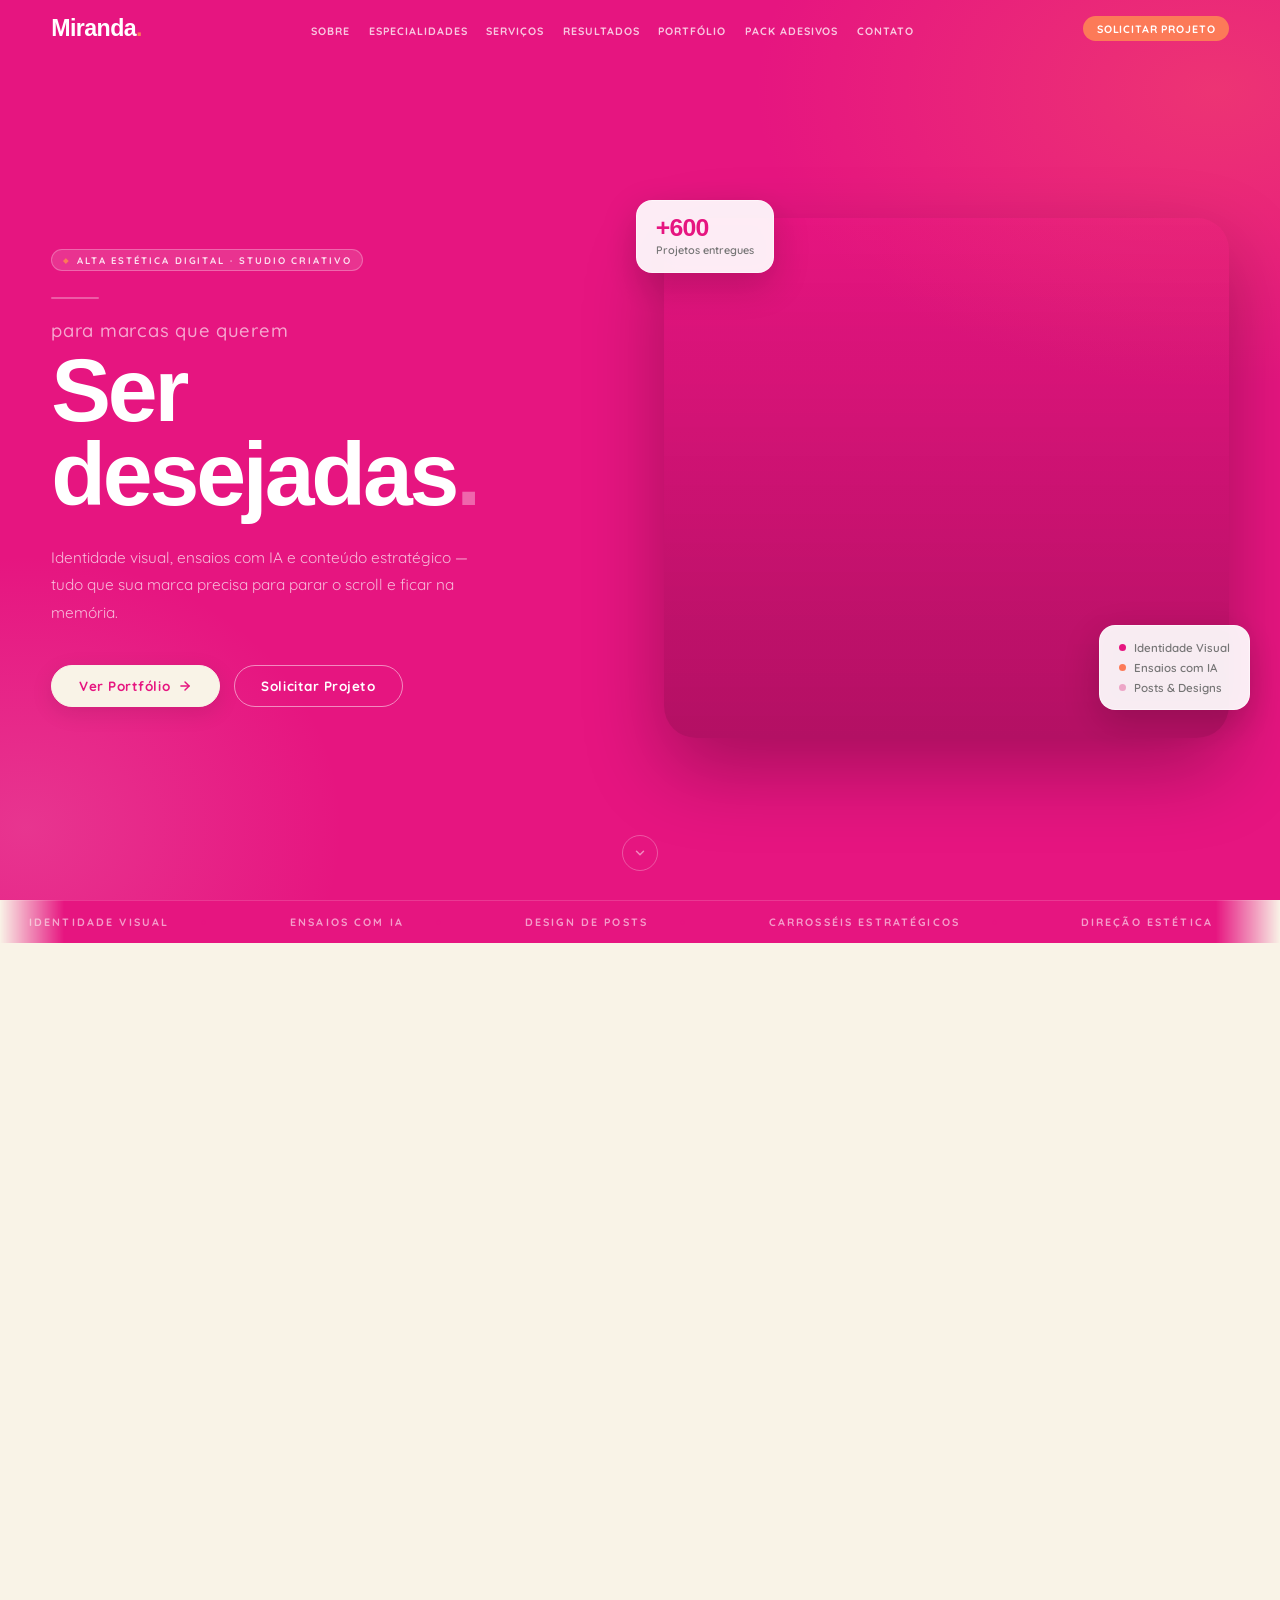
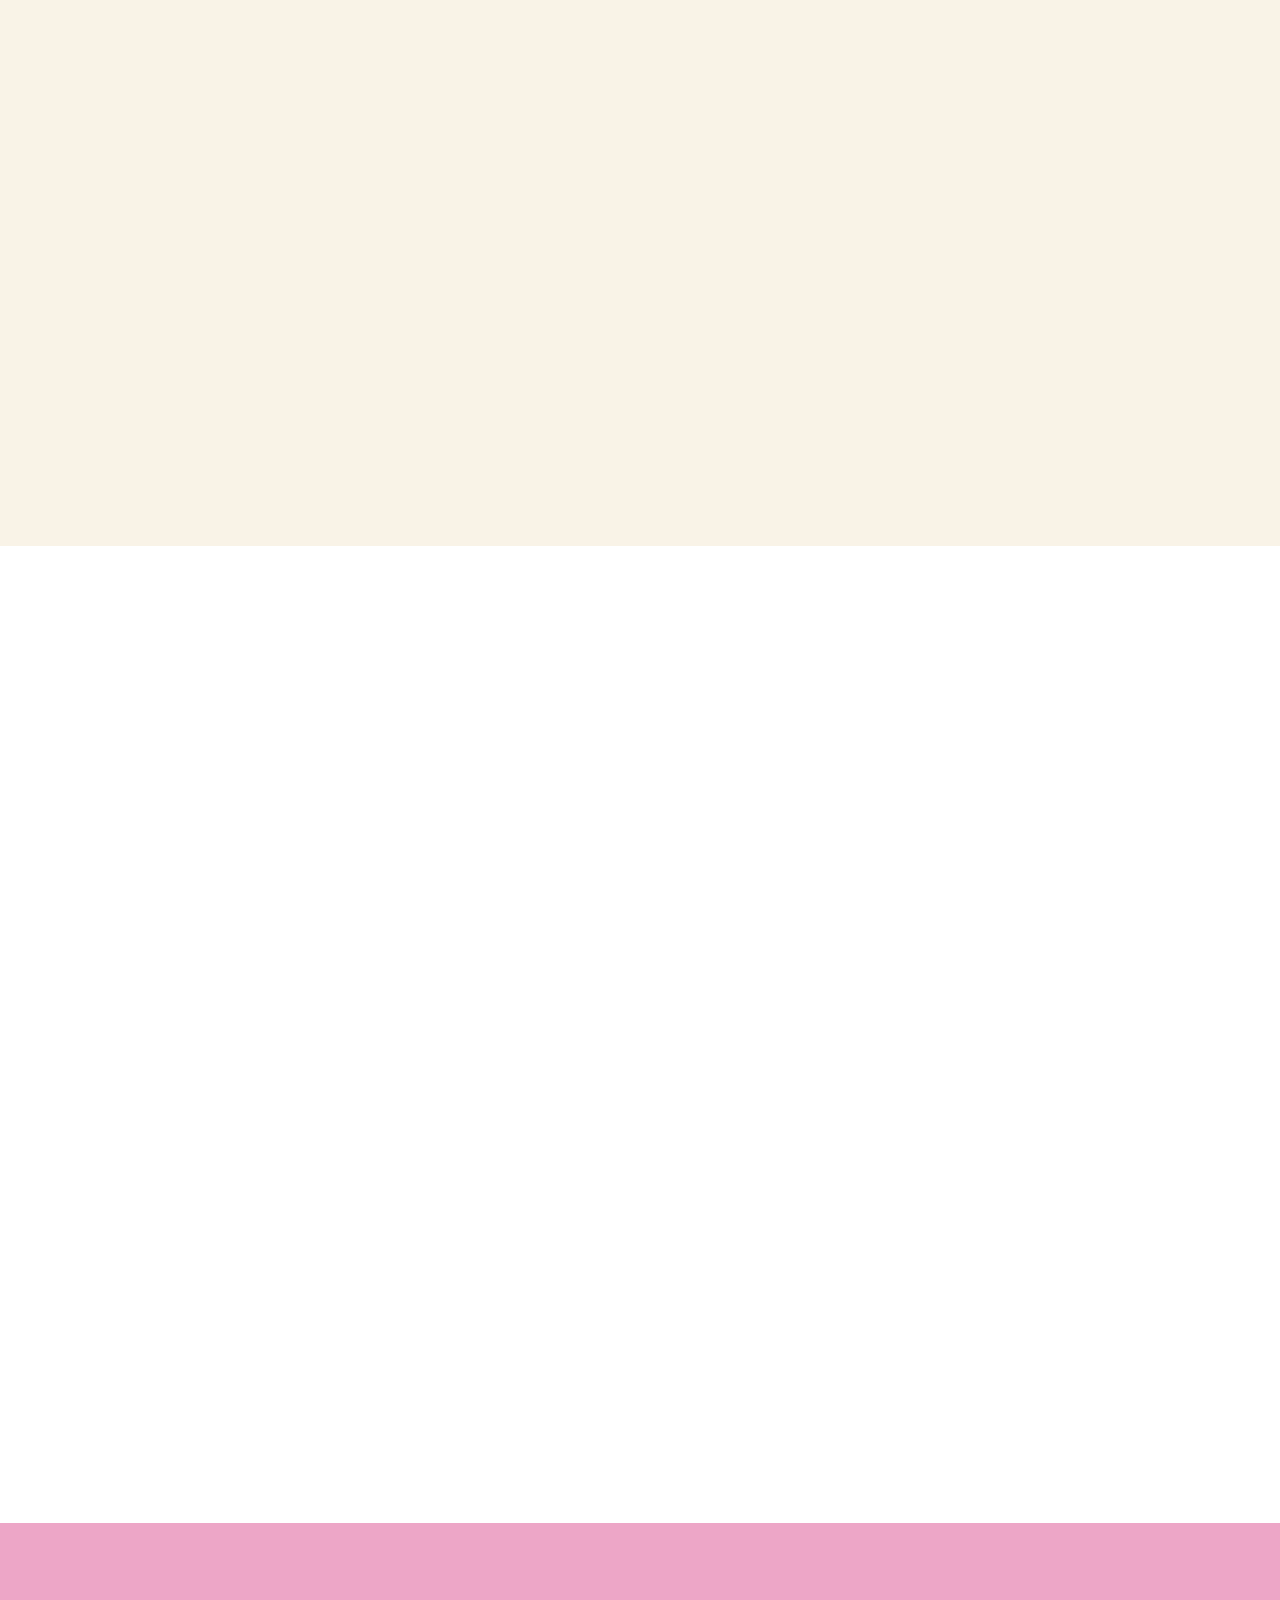
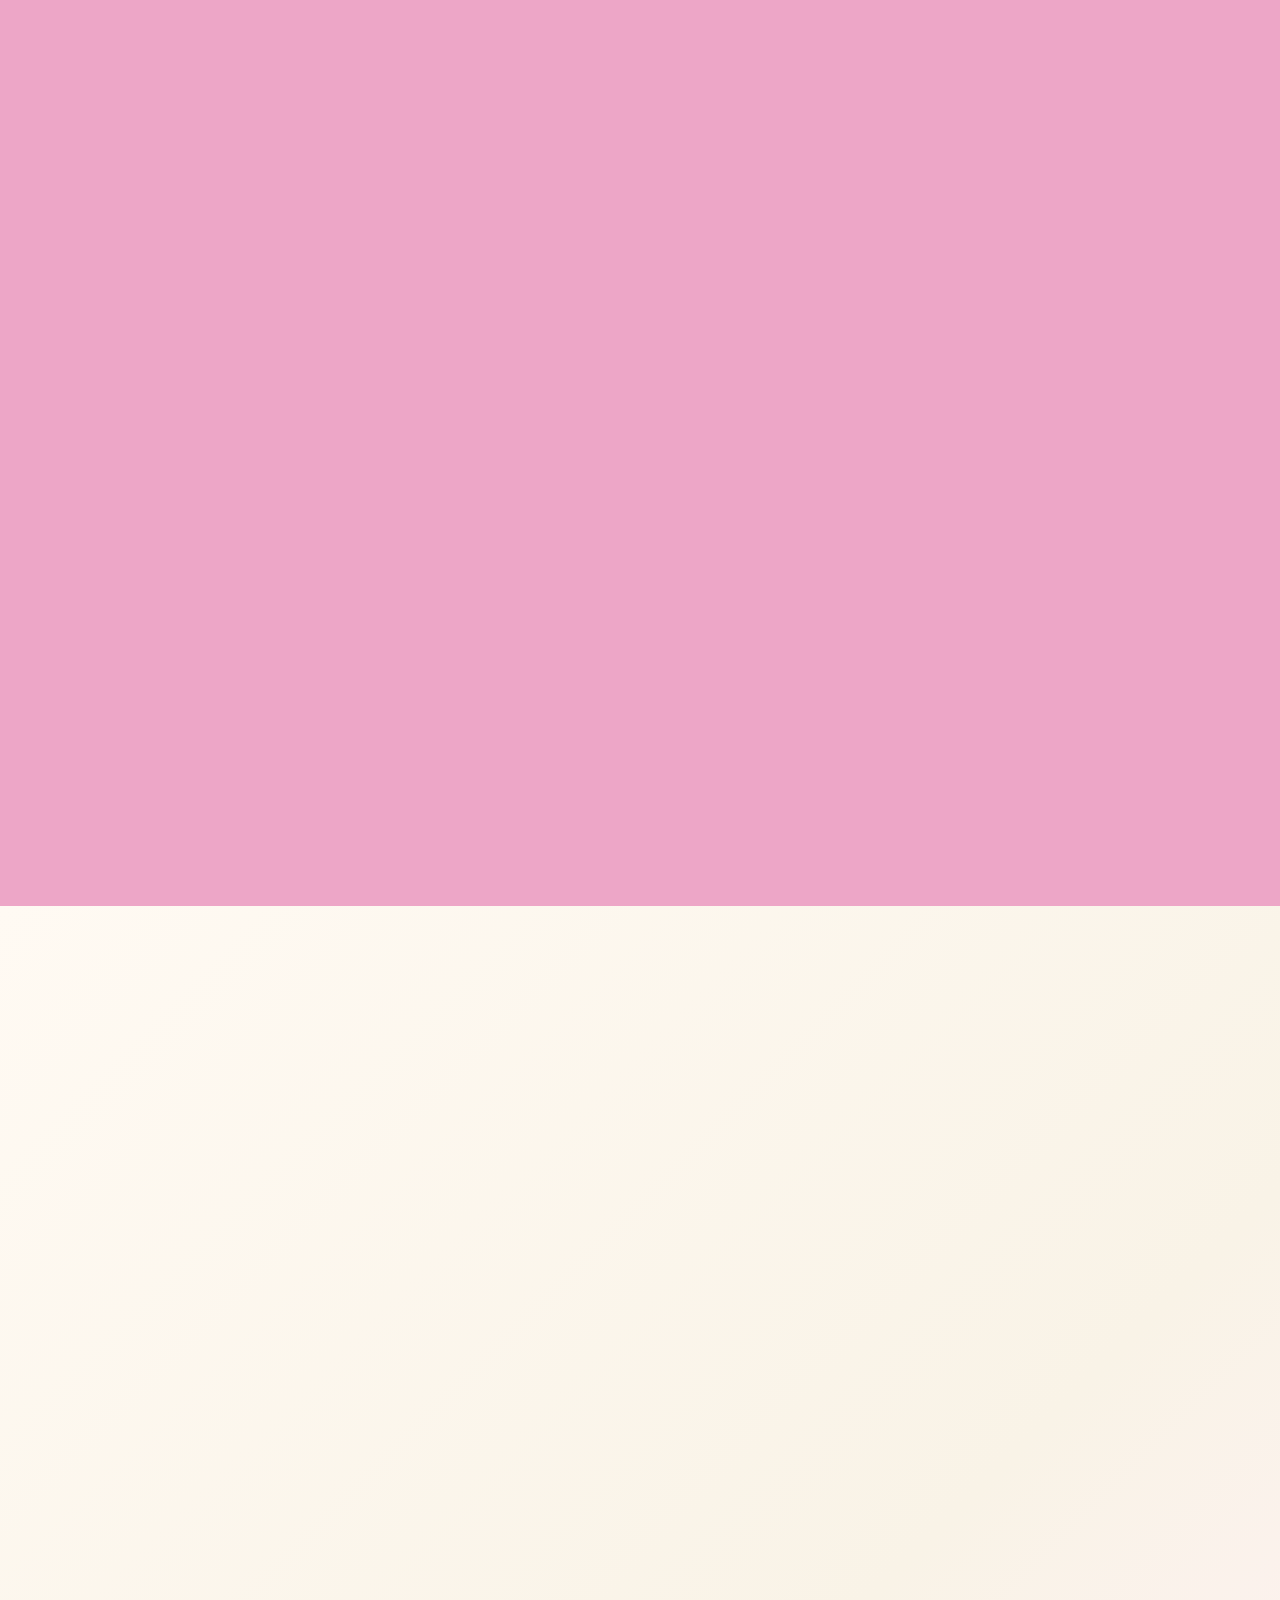
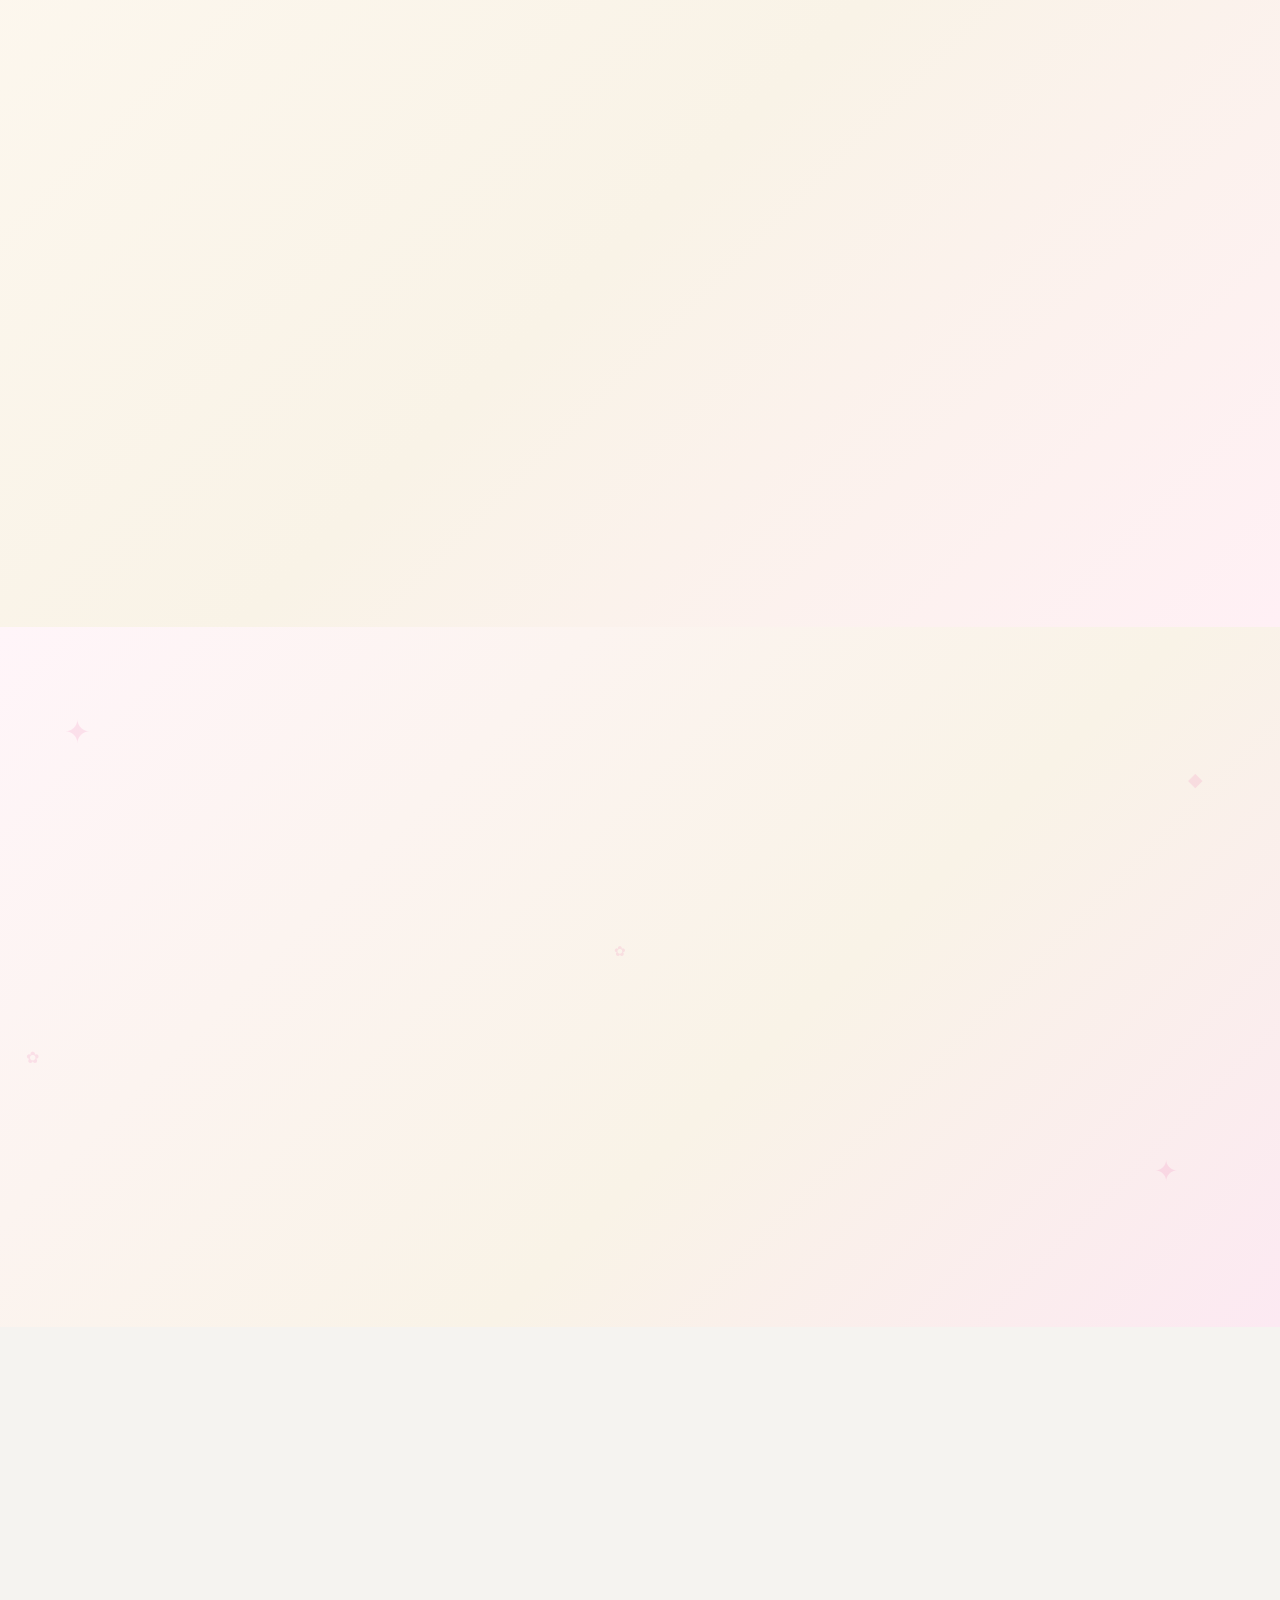
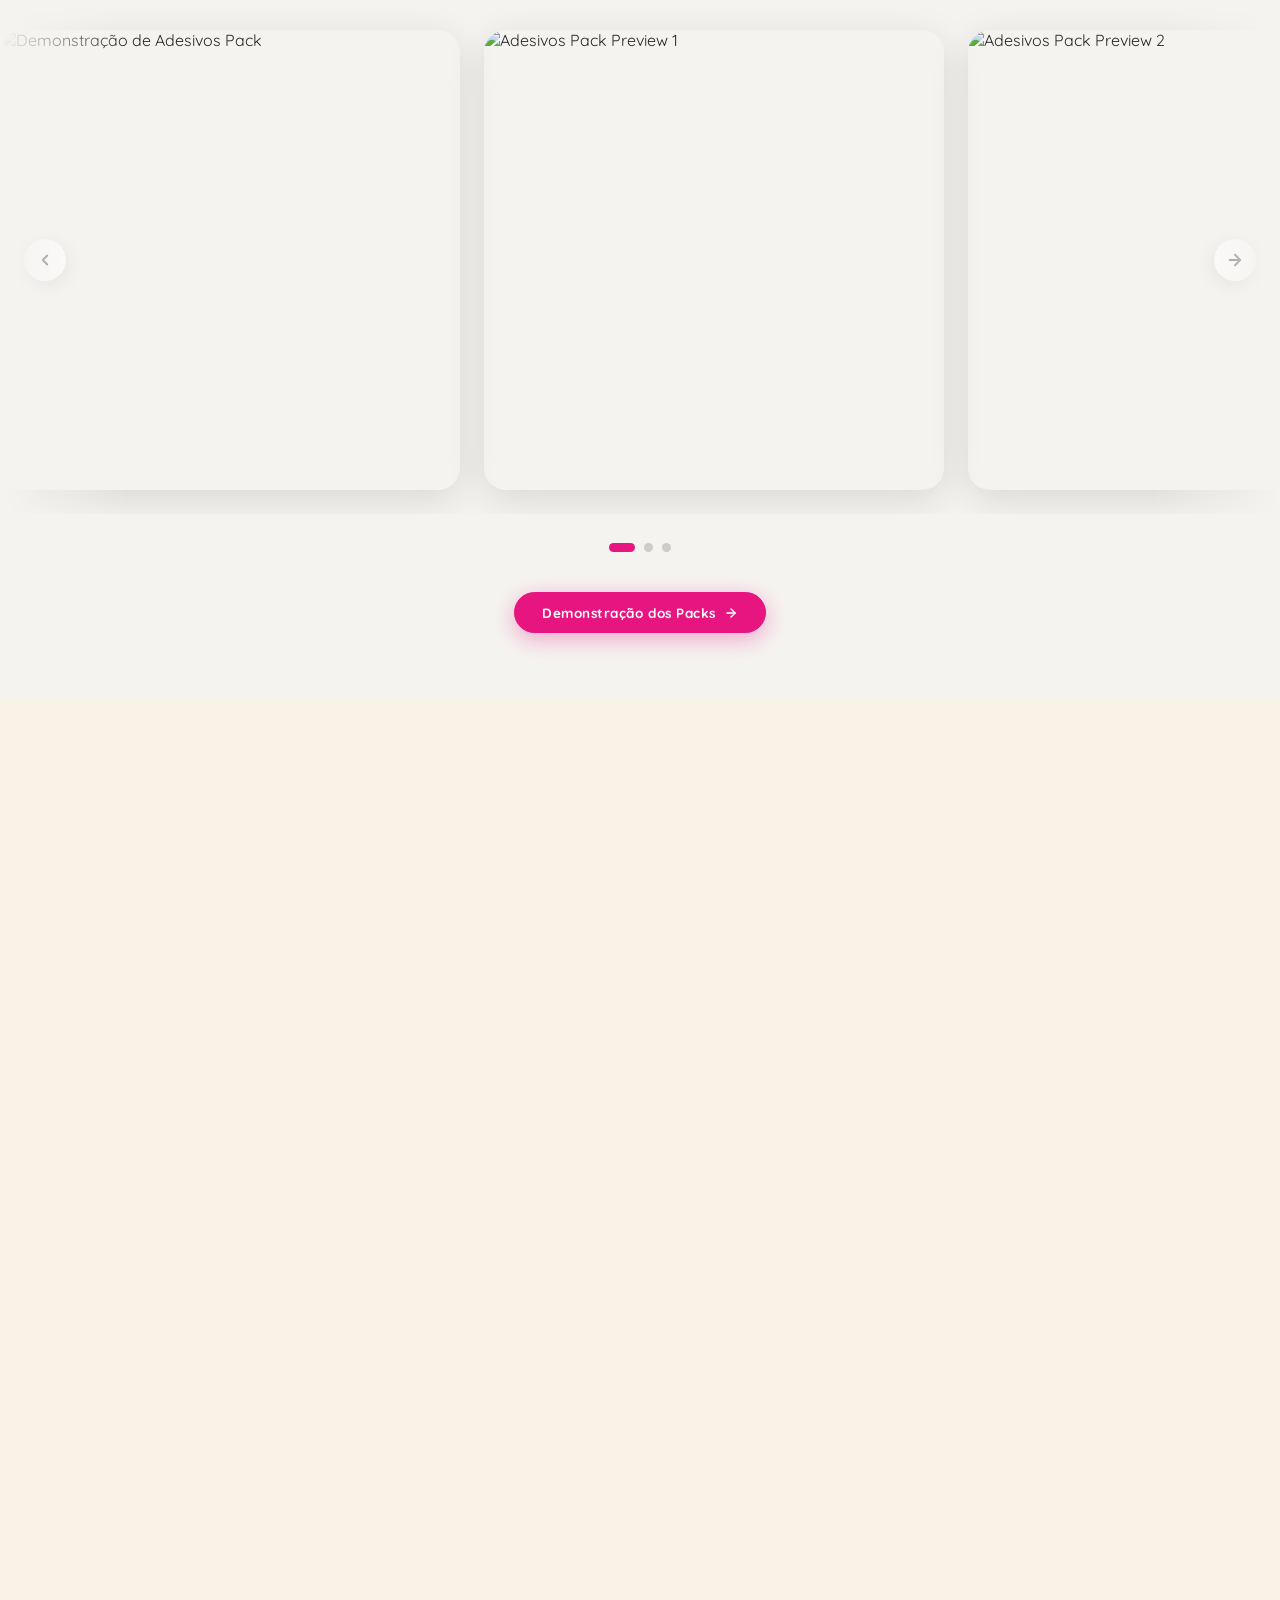
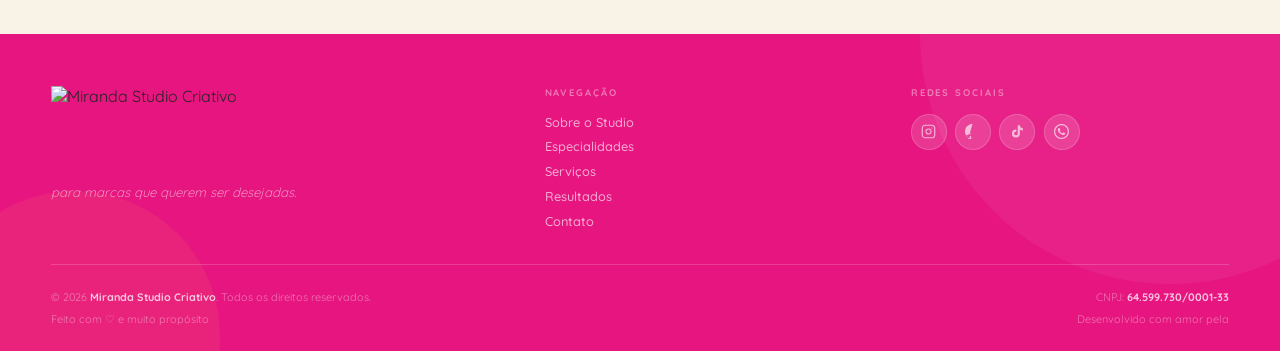
==== commit c455b0fb: "Add files via upload" ====
--- a/index.html
+++ b/index.html
@@ -417,7 +417,7 @@
         <div class="sticker-img-stack">
           <div class="sticker-img-main">
             <img
-              src="https://i.ibb.co/dwvyjhbg/1773626115301.png"
+              src="https://i.ibb.co/FL8zY420/Adesivos-20260318-183412-0000.png"
               alt="Pack de Adesivos Miranda Studio"
               loading="lazy"
             />
@@ -574,7 +574,7 @@
             </div>
             <div>
               <p class="cponto-lbl">E-mail</p>
-              <p class="cponto-val"><a href="mailto:blogandrimiranda@gmail.com">blogandrimiranda@gmail.com</a></p>
+              <p class="cponto-val"><a href="/cdn-cgi/l/email-protection#dcbeb0b3bbbdb2b8aeb5b1b5aebdb2b8bd9cbbb1bdb5b0f2bfb3b1"><span class="__cf_email__" data-cfemail="fe9c9291999f909a8c9793978c9f909a9fbe99939f9792d09d9193">[email&#160;protected]</span></a></p>
             </div>
           </div>
           <div class="cponto">
@@ -705,15 +705,4 @@
       </div>
       <div class="footer-base-row">
         <p>Feito com ♡ e muito propósito</p>
-        <p>Desenvolvido com amor pela <a href="https://www.techcodesign.com.br" target="_blank" rel="noopener noreferrer">TechCoDesign</a></p>
-      </div>
-    </div>
-
-  </div>
-</footer>
-
-
-<script src="script.js" defer></script>
-
-</body>
-</html>+        <p>Desenvolvido com amor pela <a href="https://www.techcodesign.com.br" target="_blank" rel="noopen
--- a/style.css
+++ b/style.css
@@ -1,2078 +1,2078 @@
-/* ══════════════════════════════════════════════════
-   TOKENS
-══════════════════════════════════════════════════ */
-:root {
-  --choque:     #e61580;
-  --coral:      #fc7a58;
-  --claro:      #eda6c7;
-  --creme:      #f9f3e7;
-
-  --choque-esc: #bf0f6a;
-  --choque-rgb: 230,21,128;
-  --coral-rgb:  252,122,88;
-  --claro-rgb:  237,166,199;
-
-  --ink:        #292425;
-  --email:      "blogandrimiranda@gmail.com";
-  --ink-med:    #757575;   
-  --ink-soft:   #c88aa8;  
-
-  /* ── Fontes ── */
-  --f-display: 'Agrandir', sans-serif;   /* títulos */
-  --f-ui:      'Quicksand', sans-serif;  /* tudo mais */
-  --f-script:  'Pinyon Script', cursive; /* decorativo */
-
-  /* ── Layout ── */
-  --py:   clamp(4rem, 8vw, 8rem);
-  --wrap: min(1200px, 92vw);
-  --ease: cubic-bezier(.4,0,.2,1);
-}
-
-/* ══════════════════════════════════════════════════
-   ESCALA TIPOGRÁFICA HIERÁRQUICA
-══════════════════════════════════════════════════ */
-
-/* N0 — Overline */
-.ov {
-  font-family: var(--f-ui); font-size: .62rem; font-weight: 700;
-  letter-spacing: .22em; text-transform: uppercase;
-  display: inline-flex; align-items: center; gap: .4rem;
-  padding: .38em 1.1em; border-radius: 50px;
-  background: var(--claro); color: var(--choque);
-}
-.ov--inv { background: rgba(255,255,255,.16); border: 1px solid rgba(255,255,255,.28); color: #fff; }
-.ov--dark { background: rgba(255,255,255,.1); color: rgba(255,255,255,.8); border: 1px solid rgba(255,255,255,.18); }
-
-/* N2 — H1 Hero (único) */
-.h1 {
-  font-family: var(--f-display); font-weight: 900;
-  font-size: clamp(3.4rem, 7.5vw, 7.2rem);
-  line-height: .95; letter-spacing: -.03em;
-  color: #fff;
-}
-.h1 em { font-style: normal; color: rgba(255,255,255,.38); }
-
-/* N3 — H2 Seção */
-.h2 {
-  font-family: var(--f-display); font-weight: 800;
-  font-size: clamp(2.3rem, 4vw, 3.3rem);
-  line-height: 1.06; letter-spacing: -.02em;
-  color: var(--ink);
-}
-.h2 em          { font-style: normal; color: var(--choque); }
-.h2--branco     { color: #fff; }
-.h2--branco em  { color: rgba(255,255,255,.55); }
-
-/* N4 — H3 Card / sub-título */
-.h3 {
-  font-family: var(--f-display); font-weight: 700;
-  font-size: clamp(1.4rem, 2vw, 1.75rem);
-  line-height: 1.1; letter-spacing: -.015em;
-  color: var(--ink);
-}
-
-/* N5 — Body */
-.body {
-  font-family: var(--f-ui); font-size: clamp(.87rem, 1.15vw, .97rem);
-  line-height: 1.85; color: var(--ink-med);
-}
-
-/* N6 — Caption / tag */
-.cap {
-  font-family: var(--f-ui); font-size: .78rem; font-weight: 600;
-  line-height: 1.5; color: var(--ink-soft);
-}
-.cap--up { font-size: .62rem; font-weight: 700; letter-spacing: .14em; text-transform: uppercase; color: var(--choque); }
-
-/* ══════════════════════════════════════════════════
-   RESET & BASE
-══════════════════════════════════════════════════ */
-*, *::before, *::after { box-sizing: border-box; margin: 0; padding: 0; }
-html { scroll-behavior: smooth; }
-section[id], #especialidades { scroll-margin-top: 6.5rem; }
-body {
-  font-family: var(--f-ui);
-  background: var(--creme); color: var(--ink);
-  overflow-x: hidden; -webkit-font-smoothing: antialiased;
-}
-a   { text-decoration: none; color: inherit; }
-img { display: block; max-width: 100%; height: auto; }
-ul  { list-style: none; }
-summary { list-style: none; cursor: pointer; }
-summary::-webkit-details-marker { display: none; }
-
-::-webkit-scrollbar            { width: 4px; }
-::-webkit-scrollbar-track      { background: var(--claro); }
-::-webkit-scrollbar-thumb      { background: var(--choque); border-radius: 4px; }
-
-.wrap { width: var(--wrap); margin-inline: auto; }
-
-/* ══════════════════════════════════════════════════
-   BOTÕES
-══════════════════════════════════════════════════ */
-.btn {
-  display: inline-flex; align-items: center; justify-content: center; gap: .5rem;
-  padding: .88em 2em;
-  border-radius: 100px;
-  border: 1.5px solid transparent;
-  cursor: pointer;
-  font-family: var(--f-ui); font-size: .84rem; font-weight: 700;
-  letter-spacing: .04em; outline: none;
-  transition: transform .3s var(--ease), box-shadow .3s, background-color .3s, border-color .3s, color .3s;
-}
-.btn:hover, .btn:focus-visible { transform: translateY(-3px); }
-.btn svg   { transition: transform .3s var(--ease); flex-shrink: 0; }
-.btn:hover svg, .btn:focus-visible svg { transform: translateX(4px); }
-
-.btn-creme {
-  background-color: var(--creme);
-  color: var(--choque);
-  box-shadow: 0 6px 22px rgba(0,0,0,.1);
-  border-color: var(--creme);
-}
-.btn-creme:hover, .btn-creme:focus-visible {
-  background-color: var(--choque);
-  border-color: var(--choque);
-  color: #fff;
-  box-shadow: 0 14px 32px rgba(var(--choque-rgb),.25);
-}
-
-.btn-outline {
-  background-color: transparent;
-  color: #fff;
-  border-color: rgba(255,255,255,.5);
-}
-.btn-outline:hover, .btn-outline:focus-visible {
-  border-color: #fff;
-  background-color: rgba(255,255,255,.12);
-}
-
-.btn-primary {
-  background-color: var(--choque);
-  color: #fff;
-  box-shadow: 0 6px 22px rgba(var(--choque-rgb),.35);
-  border-color: var(--choque);
-}
-.btn-primary:hover, .btn-primary:focus-visible {
-  background-color: var(--choque-esc);
-  border-color: var(--choque-esc);
-  box-shadow: 0 14px 32px rgba(var(--choque-rgb),.45);
-}
-
-.btn-coral {
-  background-color: var(--coral);
-  color: #fff;
-  box-shadow: 0 6px 22px rgba(var(--coral-rgb),.35);
-  border-color: var(--coral);
-}
-.btn-coral:hover, .btn-coral:focus-visible {
-  background-color: #e05030;
-  border-color: #e05030;
-  box-shadow: 0 14px 32px rgba(var(--coral-rgb),.45);
-}
-
-.btn-whatsapp {
-  background-color: #25D366;
-  color: #fff;
-  box-shadow: 0 6px 22px rgba(37, 211, 102, .35);
-  border-color: #25D366;
-}
-.btn-whatsapp:hover, .btn-whatsapp:focus-visible {
-  background-color: #128C7E;
-  border-color: #128C7E;
-  box-shadow: 0 14px 32px rgba(37, 211, 102, .45);
-}
-
-.btn-whatsapp-outline {
-  background-color: transparent;
-  color: #128C7E;
-  border-color: rgba(18, 140, 126, .35);
-}
-.btn-whatsapp-outline:hover, .btn-whatsapp-outline:focus-visible {
-  border-color: #128C7E;
-  background-color: rgba(37, 211, 102, .1);
-  color: #0e6b5e;
-}
-
-/* ══════════════════════════════════════════════════
-   SCROLL REVEAL
-══════════════════════════════════════════════════ */
-[data-sr] { opacity:0; transition: opacity .7s var(--ease), transform .7s var(--ease); }
-[data-sr="up"]    { transform: translateY(30px); }
-[data-sr="left"]  { transform: translateX(-30px); }
-[data-sr="right"] { transform: translateX(30px); }
-[data-sr].vis     { opacity:1; transform: none; }
-
-[data-stag] > * { opacity:0; transform: translateY(20px);
-  transition: opacity .55s var(--ease), transform .55s var(--ease); }
-[data-stag].vis > *:nth-child(1){ opacity:1;transform:none;transition-delay:.04s; }
-[data-stag].vis > *:nth-child(2){ opacity:1;transform:none;transition-delay:.13s; }
-[data-stag].vis > *:nth-child(3){ opacity:1;transform:none;transition-delay:.22s; }
-[data-stag].vis > *:nth-child(4){ opacity:1;transform:none;transition-delay:.31s; }
-[data-stag].vis > *:nth-child(5){ opacity:1;transform:none;transition-delay:.40s; }
-[data-stag].vis > *:nth-child(6){ opacity:1;transform:none;transition-delay:.49s; }
-[data-stag].vis > *:nth-child(7){ opacity:1;transform:none;transition-delay:.58s; }
-[data-stag].vis > *:nth-child(8){ opacity:1;transform:none;transition-delay:.67s; }
-[data-stag].vis > *:nth-child(9){ opacity:1;transform:none;transition-delay:.76s; }
-[data-stag].vis > *:nth-child(10){ opacity:1;transform:none;transition-delay:.85s; }
-[data-stag].vis > *:nth-child(n+11){ opacity:1;transform:none;transition-delay:.94s; }
-
-/* ══════════════════════════════════════════════════
-   HEADER
-══════════════════════════════════════════════════ */
-#hdr {
-  position: fixed; top: 0; left: 0; right: 0; z-index: 100;
-  padding: .95rem 0;
-  transition: background .4s, box-shadow .4s, padding .4s;
-}
-#hdr.fixa {
-  background: rgba(249,243,231,.97);
-  backdrop-filter: blur(16px);
-  box-shadow: 0 2px 24px rgba(var(--choque-rgb),.08);
-  padding: .65rem 0;
-}
-#hdr .wrap { display: flex; align-items: center; justify-content: space-between; gap: 1rem; }
-
-.logo {
-  font-family: var(--f-display); font-size: 1.45rem; font-weight: 800;
-  letter-spacing: -.025em; color: #fff; transition: color .3s;
-  flex-shrink: 0; white-space: nowrap;
-  position: relative; z-index: 110;
-}
-.logo-dot { color: var(--coral); }
-#hdr.fixa .logo { color: var(--choque); }
-
-.nav-links {
-  display: flex; align-items: center; gap: .08rem;
-  flex: 1; justify-content: center;
-}
-.nav-links a {
-  font-family: var(--f-ui); font-size: .67rem; font-weight: 700;
-  letter-spacing: .09em; text-transform: uppercase;
-  padding: .46em .82em; border-radius: 50px;
-  color: rgba(255,255,255,.76);
-  transition: color .3s, background .3s; white-space: nowrap;
-  outline: none;
-}
-.nav-links a:hover, .nav-links a:focus-visible { color: #fff; background: rgba(255,255,255,.12); }
-#hdr.fixa .nav-links a { color: var(--ink-med); }
-#hdr.fixa .nav-links a:hover, #hdr.fixa .nav-links a:focus-visible { color: var(--choque); background: rgba(var(--choque-rgb),.07); }
-
-.nav-right { display: flex; align-items: center; gap: .7rem; flex-shrink: 0; }
-.nav-cta {
-  display: inline-flex; align-items: center;
-  padding: .5em 1.25em; border-radius: 50px;
-  font-family: var(--f-ui); font-size: .67rem; font-weight: 700;
-  letter-spacing: .08em; text-transform: uppercase;
-  background: var(--coral); color: #fff;
-  transition: transform .25s, box-shadow .25s; white-space: nowrap; outline: none;
-}
-.nav-cta:hover, .nav-cta:focus-visible { transform: translateY(-2px); box-shadow: 0 8px 20px rgba(var(--coral-rgb),.4); }
-#hdr.fixa .nav-cta { background: var(--choque); }
-
-.burger {
-  display: none; flex-direction: column; gap: 5px;
-  background: none; border: none; cursor: pointer; padding: 4px; z-index: 110;
-}
-.burger span { display: block; width: 22px; height: 2px; background: #fff; border-radius: 2px; transition: .35s; }
-#hdr.fixa .burger span { background: var(--choque); }
-.burger.open span:nth-child(1) { transform: translateY(7px) rotate(45deg); }
-.burger.open span:nth-child(2) { opacity:0; }
-.burger.open span:nth-child(3) { transform: translateY(-7px) rotate(-45deg); }
-
-/* ══════════════════════════════════════════════════
-   HERO
-══════════════════════════════════════════════════ */
-#hero {
-  min-height: 100dvh; display: flex; align-items: center;
-  background: var(--choque); position: relative; overflow: hidden;
-}
-#hero::before {
-  content: ''; position: absolute; inset: 0; pointer-events: none;
-  background:
-    radial-gradient(ellipse 60% 55% at 95% 10%, rgba(var(--coral-rgb),.30) 0%, transparent 60%),
-    radial-gradient(ellipse 45% 55% at 2% 92%,  rgba(var(--claro-rgb),.22) 0%, transparent 55%);
-}
-.hero-grid {
-  display: grid; grid-template-columns: 1fr 1fr;
-  gap: 3rem; align-items: center;
-  padding: 9rem 0 5.5rem; position: relative; z-index: 2;
-}
-.hero-text { display: flex; flex-direction: column; gap: 0; }
-
-.hero-badge {
-  display: inline-flex; align-items: center; gap: .45rem;
-  padding: .4em 1.1em; border-radius: 50px;
-  background: rgba(255,255,255,.13); border: 1px solid rgba(255,255,255,.26);
-  color: rgba(255,255,255,.85);
-  font-family: var(--f-ui); font-size: .6rem; font-weight: 700;
-  letter-spacing: .2em; text-transform: uppercase;
-  margin-bottom: 1.6rem; align-self: flex-start;
-  animation: fadeDown .8s var(--ease) both;
-}
-.hero-badge::before { content: '◆'; color: var(--coral); font-size: .44rem; }
-
-.hero-pre {
-  font-family: var(--f-ui); font-weight: 500;
-  font-size: clamp(1rem, 1.6vw, 1.15rem);
-  color: rgba(255,255,255,.6); letter-spacing: .04em;
-  margin-bottom: .35rem;
-  animation: fadeUp .8s .08s var(--ease) both;
-}
-.hero-h1 {
-  font-family: var(--f-display); font-weight: 900; color: #fff;
-  font-size: clamp(3.4rem, 7vw, 7rem);
-  line-height: .94; letter-spacing: -.035em;
-  margin-bottom: 1.7rem;
-  animation: fadeUp .9s .14s var(--ease) both;
-}
-.hero-h1 em { font-style: normal; color: rgba(255,255,255,.35); }
-.hero-desc {
-  font-family: var(--f-ui);
-  font-size: clamp(.88rem, 1.2vw, 1.02rem);
-  color: rgba(255,255,255,.7); line-height: 1.8;
-  max-width: 440px; margin-bottom: 2.4rem;
-  animation: fadeUp .9s .22s var(--ease) both;
-}
-.hero-btns {
-  display: flex; gap: .85rem; flex-wrap: wrap;
-  animation: fadeUp .9s .3s var(--ease) both;
-}
-.hero-rule {
-  width: 48px; height: 2px; border-radius: 2px;
-  background: rgba(255,255,255,.3); margin-bottom: 1.3rem;
-  animation: fadeUp .7s .04s var(--ease) both;
-}
-.hero-visual {
-  position: relative; height: 520px;
-  animation: fadeRight 1s .2s var(--ease) both;
-}
-.hero-img-frame {
-  position: absolute; inset: 0;
-  border-radius: 32px; overflow: hidden;
-  box-shadow: 0 32px 80px rgba(0,0,0,.28);
-}
-.hero-img-frame img, .hero-img-frame video {
-  width: 100%; height: 100%; object-fit: cover; object-position: center 10%; display: block;
-}
-.hero-img-frame::after {
-  content: ''; position: absolute; inset: 0;
-  background: linear-gradient(to bottom, rgba(var(--choque-rgb),.08) 0%, rgba(0,0,0,.22) 100%);
-  pointer-events: none;
-}
-.hero-float {
-  position: absolute; z-index: 4;
-  background: rgba(255,255,255,.92); backdrop-filter: blur(12px);
-  border-radius: 16px; padding: .9rem 1.2rem;
-  box-shadow: 0 12px 36px rgba(0,0,0,.18);
-  border: 1px solid rgba(255,255,255,.5);
-}
-.hero-float--tl { top: -18px; left: -28px; animation: float1 5s ease-in-out infinite; }
-.hero-float--br { bottom: 28px; right: -22px; animation: float2 6s 1s ease-in-out infinite; }
-
-.fcard-num {
-  font-family: var(--f-display); font-size: 1.55rem; font-weight: 900;
-  letter-spacing: -.03em; color: var(--choque); line-height: 1;
-}
-.fcard-label {
-  font-family: var(--f-ui); font-size: .68rem; font-weight: 600;
-  color: var(--ink-med); margin-top: .18rem; white-space: nowrap;
-}
-.fcard-list { display: flex; flex-direction: column; gap: .3rem; }
-.fcard-item {
-  display: flex; align-items: center; gap: .5rem;
-  font-family: var(--f-ui); font-size: .72rem; font-weight: 600; color: var(--ink-med);
-}
-.fcard-dot {
-  width: 7px; height: 7px; border-radius: 50%;
-  background: var(--choque); flex-shrink: 0;
-}
-.fcard-dot--coral { background: var(--coral); }
-.fcard-dot--claro { background: var(--claro); }
-
-.hero-scroll {
-  position: absolute; bottom: 1.8rem; left: 50%; transform: translateX(-50%);
-  animation: fadeIn .9s 1s both; z-index: 2;
-}
-.scroll-ring {
-  width: 36px; height: 36px; border-radius: 50%;
-  border: 1.5px solid rgba(255,255,255,.28);
-  display: flex; align-items: center; justify-content: center;
-  animation: bob 2.4s ease-in-out infinite; cursor: pointer;
-  transition: border-color .3s; outline: none;
-}
-.scroll-ring:hover, .scroll-ring:focus-visible { border-color: rgba(255,255,255,.6); }
-.scroll-ring svg { color: rgba(255,255,255,.5); }
-
-/* Hero para páginas internas */
-.page-hero {
-  /* Fundo composto para preenchimento total e rico */
-  background-color: var(--choque);
-  background-image: 
-    radial-gradient(at 10% 10%, #ff5fa2 0px, transparent 50%),
-    radial-gradient(at 90% 0%, #ff8e72 0px, transparent 50%),
-    radial-gradient(at 90% 90%, #a30d5a 0px, transparent 50%),
-    radial-gradient(at 0% 90%, #e61580 0px, transparent 50%);
-  /* Fundo animado e imersivo */
-  background: linear-gradient(125deg, #a30d5a, var(--choque), var(--coral), #ff8e72, var(--claro));
-  background-size: 300% 300%;
-  animation: animatedGradient 18s ease-in-out infinite;
-  position: relative;
-  min-height: 85vh; /* Mais altura para imersão */
-  padding-top: 120px;
-  padding-bottom: 4rem;
-  display: flex;
-  align-items: center;
-  overflow: hidden;
-}
-
-/* --- Elementos Premium (Vibe Pack Colorido) --- */
-
-/* Badge Superior */
-.pack-badge {
-  display: inline-flex;
-  align-items: center;
-  gap: 8px;
-  margin-bottom: 1.5rem;
-  background: #fff;
-  padding: 8px 18px;
-  border-radius: 100px;
-  border: 1px solid rgba(255,255,255,0.4);
-  box-shadow: 0 4px 15px rgba(230, 21, 128, 0.15); /* Sombra colorida suave */
-  transition: transform 0.3s ease, box-shadow 0.3s ease;
-  backdrop-filter: blur(4px);
-}
-.pack-badge:hover {
-  transform: translateY(-2px);
-  box-shadow: 0 8px 20px rgba(230, 21, 128, 0.25);
-  background: #fff;
-}
-
-/* Container de Tags Coloridas */
-.pack-tags-container {
-  display: flex;
-  gap: 10px;
-  flex-wrap: wrap;
-  margin-bottom: 2.5rem;
-  margin-top: 2rem;
-}
-.pack-tag {
-  font-family: var(--f-ui);
-  font-size: 0.8rem;
-  padding: 8px 16px;
-  border: 1px solid rgba(255,255,255,0.3); /* Borda sutil */
-  border-radius: 12px;
-  color: rgba(255,255,255,0.9);
-  background: rgba(255,255,255,0.1); /* Vidro translúcido */
-  font-weight: 600;
-  transition: all 0.3s ease;
-  cursor: default;
-  backdrop-filter: blur(4px);
-}
-.pack-tag:hover {
-  background: #fff;
-  color: var(--choque);
-  transform: translateY(-3px);
-  box-shadow: 0 6px 15px rgba(0,0,0,0.1);
-}
-
-/* Wrapper do Vídeo com Glow */
-.hero-video-wrapper {
-  flex: 1;
-  min-width: 320px;
-  border-radius: 24px;
-  /* Sombra colorida (Glow) baseada na cor --choque */
-  box-shadow: 0 25px 50px -12px rgba(160, 10, 80, 0.4); 
-  overflow: hidden;
-  border: 4px solid rgba(255,255,255,0.15); /* Moldura translúcida */
-  transition: transform 0.6s cubic-bezier(0.2, 0.8, 0.2, 1), box-shadow 0.6s ease;
-  background: #000;
-  position: relative;
-  z-index: 10;
-}
-.hero-video-wrapper:hover {
-  transform: translateY(-8px) scale(1.02);
-  box-shadow: 0 40px 80px -12px rgba(160, 10, 80, 0.55);
-}
-.page-hero .wrap {
-  display: grid;
-  grid-template-columns: 1.1fr 0.9fr; /* Texto levemente maior */
-  gap: 4rem;
-  align-items: center;
-  position: relative;
-  z-index: 2;
-}
-.page-hero-text { text-align: left; }
-
-.page-hero::before {
-  /* Forma decorativa gigante para profundidade */
-  content: ''; position: absolute;
-  top: -20%; right: -10%;
-  width: 70vw; height: 70vw;
-  background: radial-gradient(circle, rgba(255,255,255,0.12) 0%, transparent 70%);
-  border-radius: 50%;
-  pointer-events: none;
-  z-index: 1;
-  animation: pulseHero 8s ease-in-out infinite alternate;
-}
-
-/* Efeito de granulação sutil para textura */
-.page-hero::after {
-  content: ''; position: absolute; inset: 0; pointer-events: none;
-  opacity: 0.06;
-  background-image: url("data:image/svg+xml,%3Csvg viewBox='0 0 200 200' xmlns='http://www.w3.org/2000/svg'%3E%3Cfilter id='noiseFilter'%3E%3CfeTurbulence type='fractalNoise' baseFrequency='0.8' numOctaves='3' stitchTiles='stitch'/%3E%3C/filter%3E%3Crect width='100%25' height='100%25' filter='url(%23noiseFilter)'/%3E%3C/svg%3E");
-}
-
-@keyframes pulseHero {
-  0% { transform: scale(1); opacity: 0.8; }
-  100% { transform: scale(1.1); opacity: 1; }
-}
-.page-hero-visual {
-  height: 500px;
-  border-radius: 32px;
-  overflow: hidden;
-  box-shadow: 0px 30px 70px rgba(0,0,0,0.3);
-  position: relative;
-  transform: rotate(-3deg) translateY(20px); /* O toque intrigante */
-  border: 1.5px solid rgba(255,255,255,0.2);
-  transition: all 0.5s var(--ease);
-  animation: subtleFloat 7s ease-in-out infinite; /* Animação de flutuação */
-  /* Essencial para o brilho (já definido no início da regra, mas overflow hidden é padrão aqui) */
-}
-
-/* Efeito de brilho (glare) passando pela imagem */
-.page-hero-visual::after {
-  content: '';
-  position: absolute;
-  top: 0;
-  left: -150%;
-  width: 70%;
-  height: 100%;
-  background: linear-gradient(to right, transparent 0%, rgba(255,255,255,0.2) 50%, transparent 100%);
-  transform: skewX(-25deg);
-  animation: glare 8s ease-in-out infinite;
-  animation-delay: 2.5s;
-}
-
-.page-hero-visual:hover {
-  transform: rotate(0deg) translateY(0);
-  box-shadow: 10px 20px 50px rgba(0,0,0,0.2);
-  transform: scale(1.03); /* Efeito de zoom no hover */
-  box-shadow: 0px 40px 80px rgba(0,0,0,0.35);
-}
-
-.page-hero-visual img {
-  width: 100%;
-  height: 100%;
-  object-fit: cover;
-}
-.page-hero .hero-h1 {
-  text-shadow: 0 4px 20px rgba(160, 10, 80, 0.3);
-  text-shadow: 0 6px 40px rgba(80, 0, 40, 0.5); /* Sombra mais pronunciada */
-  font-size: clamp(3.2rem, 6vw, 5.5rem);
-  margin-bottom: 1.2rem;
-}
-.page-hero .hero-desc {
-  max-width: 520px;
-  font-size: 1.1rem;
-  color: rgba(255,255,255,0.92);
-  margin-bottom: 2.5rem;
-}
-.page-hero-btns {
-  display: flex;
-  justify-content: flex-start;
-  gap: 1rem;
-  margin-top: 1.5rem;
-  flex-wrap: wrap;
-}
-
-/* ══════════════════════════════════════════════════
-   TICKER
-══════════════════════════════════════════════════ */
-.ticker-wrap {
-  overflow: hidden; padding: .88rem 0; background: var(--choque);
-  border-top: 1px solid rgba(255,255,255,.15);
-  mask-image: linear-gradient(to right, transparent 0%, #000 5%, #000 95%, transparent 100%);
-  -webkit-mask-image: linear-gradient(to right, transparent 0%, #000 5%, #000 95%, transparent 100%);
-}
-.ticker-track { display: flex; width: max-content; animation: rolar 28s linear infinite; }
-.ticker-track:hover { animation-play-state: paused; }
-.ticker-item {
-  display: inline-flex; align-items: center; gap: .5rem;
-  padding: 0 1.8rem; white-space: nowrap;
-  font-family: var(--f-ui); font-size: .67rem; font-weight: 700;
-  letter-spacing: .2em; text-transform: uppercase;
-  color: rgba(255,255,255,.58); transition: color .2s;
-}
-.ticker-item:hover, .ticker-item:focus-visible { color: #fff; }
-.ticker-sep { color: var(--choque); font-size: .4rem; flex-shrink: 0; margin: 0 1.5rem; }
-
-/* ══════════════════════════════════════════════════
-   OUTRAS SEÇÕES (SOBRE, CATEGORIAS, ETC)
-══════════════════════════════════════════════════ */
-#sobre { padding: var(--py) 0; background: var(--creme); }
-.sobre-grid { display: grid; grid-template-columns: 1fr 1.1fr; gap: 5rem; align-items: start; }
-.sobre-img-wrap {
-  border-radius: 26px; overflow: hidden; position: relative;
-  box-shadow: 0 20px 60px rgba(var(--choque-rgb),.13);
-}
-.sobre-img-wrap img { width: 100%; display: block; transition: transform .8s var(--ease); }
-.sobre-img-wrap:hover img { transform: scale(1.03); }
-.sobre-img-wrap::after {
-  content: ''; position: absolute; inset: 0; pointer-events: none;
-  background: linear-gradient(to bottom, transparent 65%, rgba(var(--choque-rgb),.14) 100%);
-}
-.sobre-txt .ov { margin-bottom: 1rem; }
-.sobre-txt .h2 { margin-bottom: 1.2rem; }
-.sobre-txt .body { margin-bottom: .9rem; }
-
-.espec-heading { display: flex; align-items: center; gap: 1rem; margin-bottom: 1.2rem; margin-top: 2rem; }
-.espec-heading-line { flex: 1; height: 1px; background: rgba(var(--choque-rgb),.18); }
-
-.espec-list {
-  display: flex;
-  flex-direction: column;
-  gap: 1.25rem;
-}
-.espec-item {
-  display: flex;
-  gap: 1.5rem;
-  align-items: flex-start;
-  background: #fff;
-  padding: 1.75rem;
-  border-radius: 20px;
-  border: 1px solid rgba(var(--choque-rgb), .1);
-  transition: transform .3s var(--ease), box-shadow .3s;
-}
-.espec-item:hover {
-  transform: translateY(-5px);
-  box-shadow: 0 12px 30px rgba(var(--choque-rgb),.1);
-}
-.espec-item-ico {
-  flex-shrink: 0;
-  width: 44px;
-  height: 44px;
-  border-radius: 12px;
-  background: var(--claro);
-  display: flex;
-  align-items: center;
-  justify-content: center;
-}
-.espec-item-ico svg {
-  width: 20px;
-  color: var(--choque);
-}
-.espec-item-txt .acc-tag { margin-bottom: .5rem; }
-.espec-item-txt .h3 { font-size: 1.25rem; margin-bottom: .3rem; }
-.espec-item-txt p { font-size: .9rem; line-height: 1.75; color: var(--ink-med); }
-
-/* Accordions transformados em Cards Grid para mais objetividade */
-.acc {
-  display: grid;
-  grid-template-columns: repeat(auto-fit, minmax(280px, 1fr));
-  gap: 1.5rem;
-  align-items: start;
-}
-.acc details {
-  background: #fff;
-  border: 1px solid rgba(var(--choque-rgb),.08);
-  border-radius: 20px;
-  overflow: hidden;
-  transition: transform .3s var(--ease), box-shadow .3s, border-color .3s;
-  height: 100%; /* Altura igual para ficar alinhado */
-  display: flex; flex-direction: column;
-}
-.acc details:hover {
-  transform: translateY(-5px);
-  box-shadow: 0 12px 30px rgba(var(--choque-rgb),.1);
-  border-color: rgba(var(--choque-rgb),.3);
-}
-.acc details[open] { box-shadow: 0 8px 32px rgba(var(--choque-rgb),.09); }
-.acc summary {
-  padding: 1rem 1.4rem; user-select: none;
-  margin-bottom: auto; /* Empurra o conteúdo para baixo se necessário */
-  background: rgba(var(--creme), 0.3);
-  display: flex; align-items: center; justify-content: space-between; gap: .8rem;
-  font-family: var(--f-ui); font-weight: 700; font-size: .93rem;
-  letter-spacing: -.005em; color: var(--ink); transition: color .25s;
-}
-.acc summary:hover, .acc summary:focus-visible { color: var(--choque); }
-.acc-icon {
-  width: 24px; height: 24px; border-radius: 50%; flex-shrink: 0;
-  background: var(--claro); display: flex; align-items: center; justify-content: center;
-  transition: background .3s, transform .3s;
-}
-/* Setas sempre indicando ação, mas em grid podem ficar fixas ou girar */
-.acc details[open] .acc-icon { background: var(--choque); transform: rotate(45deg); }
-.acc-icon svg { color: var(--choque); transition: color .3s; }
-.acc details[open] .acc-icon svg { color: #fff; }
-
-/* Corpo sempre visível ou animado ao abrir */
-.acc-body { padding: 1.2rem 1.4rem 1.5rem; border-top: 1px solid rgba(var(--choque-rgb),.07); animation: fadeIn .4s; flex: 1; }
-
-.acc-tag {
-  display: inline-block; font-family: var(--f-ui); font-size: .58rem; font-weight: 700;
-  letter-spacing: .1em; text-transform: uppercase;
-  background: rgba(var(--choque-rgb),.08); color: var(--choque);
-  padding: .22em .7em; border-radius: 20px; margin-bottom: .45rem;
-}
-.acc-body p { font-family: var(--f-ui); font-size: .86rem; line-height: 1.78; color: var(--ink-med); }
-
-#categorias { padding: var(--py) 0; background: #fff; }
-.sec-head { text-align: center; margin-bottom: clamp(2.5rem, 5vw, 4.5rem); display: flex; flex-direction: column; align-items: center; gap: .7rem; }
-.sec-head .body { max-width: 460px; }
-.cards-grid { display: grid; grid-template-columns: repeat(3,1fr); gap: 1.5rem; }
-
-.scard {
-  border-radius: 24px; overflow: hidden; display: flex; flex-direction: column;
-  background: var(--creme); border: 1px solid rgba(var(--choque-rgb),.1);
-  box-shadow: 0 4px 20px rgba(var(--choque-rgb),.06);
-  transition: transform .35s var(--ease), box-shadow .35s;
-  text-decoration: none; color: inherit; cursor: pointer; outline: none;
-}
-.scard:hover, .scard:focus-visible { transform: translateY(-10px); box-shadow: 0 24px 56px rgba(var(--choque-rgb),.15); }
-.scard-banner { position: relative; height: 200px; overflow: hidden; }
-.scard-banner::after {
-  content: ''; position: absolute; inset: 0; z-index: 1;
-  background: linear-gradient(to bottom, transparent 40%, rgba(0,0,0,.55) 100%); pointer-events: none;
-}
-.scard-bg { position: absolute; inset: 0; width: 100%; height: 100%; object-fit: cover; transition: transform .65s var(--ease); }
-.scard:hover .scard-bg, .scard:focus-visible .scard-bg { transform: scale(1.08); }
-.scard-num { position: absolute; top: 1rem; left: 1.2rem; z-index: 2; font-family: var(--f-script); font-size: 1.6rem; color: rgba(255,255,255,.38); }
-.scard-arrow {
-  position: absolute; top: 1rem; right: 1rem; z-index: 2; width: 32px; height: 32px; border-radius: 50%;
-  background: rgba(255,255,255,.18); border: 1px solid rgba(255,255,255,.28);
-  display: flex; align-items: center; justify-content: center; transition: background .3s, transform .3s;
-}
-.scard:hover .scard-arrow, .scard:focus-visible .scard-arrow { background: rgba(255,255,255,.94); transform: rotate(45deg); }
-.scard-arrow svg { color: var(--choque); }
-.scard-icon { position: absolute; top: 50%; left: 50%; z-index: 2; transform: translate(-50%,-50%); transition: transform .4s var(--ease); }
-.scard:hover .scard-icon, .scard:focus-visible .scard-icon { transform: translate(-50%,-50%) scale(1.1) rotate(-4deg); }
-.scard-body { padding: 1.55rem 1.65rem 1.9rem; display: flex; flex-direction: column; gap: .65rem; flex: 1; }
-.scard-tag { font-family: var(--f-ui); font-size: .6rem; font-weight: 700; letter-spacing: .16em; text-transform: uppercase; color: var(--choque); }
-.scard--post .scard-tag { color: #b84426; }
-.scard-h3 { font-family: var(--f-display); font-size: 1.7rem; font-weight: 700; letter-spacing: -.02em; color: var(--ink); line-height: 1.08; }
-.scard-div { width: 36px; height: 2px; border-radius: 2px; background: var(--choque); flex-shrink: 0; }
-.scard--post .scard-div { background: var(--coral); }
-.scard-p { font-size: .85rem; line-height: 1.8; color: var(--ink-med); flex: 1; }
-.scard-list { display: flex; flex-direction: column; gap: .38rem; }
-.scard-list li { display: flex; align-items: flex-start; gap: .5rem; font-family: var(--f-ui); font-size: .79rem; line-height: 1.55; color: var(--ink-med); }
-.scard-list li::before { content: '◆'; color: var(--choque); font-size: .44rem; margin-top: .3rem; flex-shrink: 0; }
-.scard--post .scard-list li::before { color: var(--coral); }
-.scard-btn {
-  display: inline-flex; align-items: center; gap: .46rem; align-self: flex-start; margin-top: .35rem;
-  padding: .76em 1.6em; border-radius: 50px; border: none; cursor: pointer;
-  font-family: var(--f-ui); font-size: .79rem; font-weight: 700; letter-spacing: .04em;
-  background: var(--choque); color: #fff; box-shadow: 0 6px 18px rgba(var(--choque-rgb),.28);
-  transition: background .25s, transform .25s, box-shadow .25s; text-decoration: none;
-}
-.scard-btn:hover, .scard-btn:focus-visible { background: var(--choque-esc); transform: translateY(-2px); box-shadow: 0 12px 26px rgba(var(--choque-rgb),.4); }
-.scard-btn svg { transition: transform .25s; }
-.scard-btn:hover svg, .scard-btn:focus-visible svg { transform: translateX(4px); }
-.scard--post .scard-btn { background: var(--coral); box-shadow: 0 6px 18px rgba(var(--coral-rgb),.28); }
-.scard--post .scard-btn:hover, .scard--post .scard-btn:focus-visible { background: #e05030; box-shadow: 0 12px 26px rgba(var(--coral-rgb),.4); }
-
-#feedback { padding: var(--py) 0; background: var(--claro); }
-.fb-grid { display: grid; grid-template-columns: 5fr 6fr; gap: 3.5rem; align-items: start; }
-.fb-photo { border-radius: 24px; overflow: hidden; position: relative; box-shadow: 0 20px 60px rgba(var(--choque-rgb),.18); }
-.fb-photo img { width: 100%; min-height: 480px; object-fit: cover; object-position: center 20%; display: block; transition: transform .9s var(--ease); }
-.fb-photo:hover img { transform: scale(1.04); }
-.fb-photo::after { content: ''; position: absolute; inset: 0; pointer-events: none; background: linear-gradient(to bottom, transparent 55%, rgba(var(--choque-rgb),.28) 100%); }
-.fb-overlay { position: absolute; bottom: 1.4rem; left: 1.4rem; right: 1.4rem; z-index: 2; display: flex; align-items: center; justify-content: space-between; flex-wrap: wrap; gap: .6rem; }
-.fb-tag {
-  display: inline-flex; align-items: center; gap: .42rem; padding: .43rem .9rem; border-radius: 50px;
-  background: rgba(255,255,255,.14); backdrop-filter: blur(10px); border: 1px solid rgba(255,255,255,.24); color: #fff;
-  font-family: var(--f-ui); font-size: .7rem; font-weight: 600;
-}
-.fb-dot { width: 6px; height: 6px; border-radius: 50%; background: var(--coral); flex-shrink: 0; }
-.fb-stars {
-  display: flex; align-items: center; gap: .15rem; padding: .4rem .8rem; border-radius: 50px;
-  background: rgba(255,255,255,.14); backdrop-filter: blur(10px); border: 1px solid rgba(255,255,255,.24);
-}
-.fb-stars svg { color: var(--coral); }
-.fb-stars span { font-family: var(--f-ui); font-size: .7rem; font-weight: 700; color: #fff; margin-left: .2rem; }
-.fb-cards { display: flex; flex-direction: column; gap: 1.25rem; }
-.tcard {
-  background: #fff; border-radius: 20px; padding: 1.65rem 1.85rem; display: flex; flex-direction: column; gap: .75rem;
-  border: 1px solid rgba(var(--choque-rgb),.07); box-shadow: 0 4px 18px rgba(var(--choque-rgb),.05);
-  transition: transform .3s var(--ease), box-shadow .3s;
-  outline: none;
-}
-.tcard:hover, .tcard:focus-visible { transform: translateY(-4px); box-shadow: 0 16px 44px rgba(var(--choque-rgb),.12); }
-.tcard-quote svg { color: var(--choque); opacity: .17; }
-.tcard-bar { width: 28px; height: 2px; background: var(--choque); border-radius: 2px; opacity: .35; }
-.tcard-text { font-family: var(--f-ui); font-size: .9rem; line-height: 1.82; color: var(--ink-med); }
-.tcard-footer { display: flex; align-items: center; gap: .14rem; padding-top: .82rem; border-top: 1px solid rgba(var(--choque-rgb),.07); }
-.tcard-footer svg { color: var(--coral); }
-
-/* ══════════════════════════════════════════════════
-   EBOOK SECTION
-══════════════════════════════════════════════════ */
-#ebook {
-  padding: var(--py) 0;
-  background: linear-gradient(135deg, #fffaf3 0%, var(--creme) 60%, #fff0f5 100%);
-  position: relative;
-  overflow: hidden;
-}
-.ebook-grid {
-  display: grid; grid-template-columns: 1fr 1fr;
-  gap: 5rem; align-items: center;
-}
-
-/* Lado Texto */
-.ebook-text-content { display: flex; flex-direction: column; gap: 0; }
-
-.ebook-text-content .h2 {
-  font-family: var(--f-display);
-  font-weight: 900;
-  font-size: clamp(2.4rem, 4vw, 3.4rem);
-  line-height: 1.0;
-  letter-spacing: -.03em;
-  color: var(--choque-esc);
-  margin-bottom: 1.2rem;
-}
-.ebook-text-content .h2 em { font-style: normal; color: var(--coral); }
-
-.ebook-text-content .body {
-  font-family: var(--f-ui);
-  font-size: clamp(1rem, 1.25vw, 1.15rem);
-  line-height: 1.65;
-  color: var(--ink-med);
-  margin-bottom: 2.5rem;
-  max-width: 520px;
-  /* Destaque visual */
-  border-left: 5px solid var(--coral);
-  padding: 0.5rem 0 0.5rem 1.5rem;
-  background: linear-gradient(to right, rgba(255,255,255,0.7), transparent);
-}
-
-/* Lista de testemunhos (Cards restaurados) */
-.ebook-testimonials {
-  display: flex;
-  flex-direction: column;
-  gap: 1rem;
-  margin-bottom: 2.4rem;
-}
-.testimonial-card {
-  background: #fff;
-  border-radius: 16px;
-  padding: 1.1rem;
-  box-shadow: 0 4px 14px rgba(var(--choque-rgb), .06);
-  border: 1px solid rgba(var(--choque-rgb), .08);
-  display: flex;
-  align-items: center;
-  gap: 1rem;
-  transition: transform .3s var(--ease), box-shadow .3s;
-  text-align: left;
-}
-.testimonial-card:hover, .testimonial-card:focus-visible {
-  transform: translateY(-4px);
-  box-shadow: 0 12px 28px rgba(var(--choque-rgb), .12);
-}
-.testimonial-card::before { content: none; }
-
-.testimonial-img {
-  display: block;
-  width: 54px; height: 54px;
-  border-radius: 50%;
-  object-fit: cover;
-  flex-shrink: 0;
-  border: 2px solid var(--creme);
-}
-.testimonial-author {
-  display: block;
-  font-family: var(--f-ui);
-  font-size: .7rem;
-  font-weight: 700;
-  letter-spacing: .08em;
-  text-transform: uppercase;
-  color: var(--choque);
-  margin-top: .3rem;
-}
-.testimonial-body p {
-  font-family: var(--f-ui);
-  font-size: .86rem;
-  font-weight: 500;
-  color: var(--ink-med);
-  line-height: 1.5;
-  margin-bottom: 0;
-  font-style: italic;
-}
-
-.ebook-btns {
-  display: flex;
-  gap: 1rem;
-  flex-wrap: wrap;
-  justify-content: flex-start;
-}
-.ebook-btns .btn-primary {
-  box-shadow: 0 8px 28px rgba(var(--choque-rgb),.35);
-}
-
-/* Lado Visual */
-.ebook-visuals {
-  position: relative;
-}
-.ebook-img-stack {
-  position: relative;
-  display: flex;
-  align-items: flex-start;
-  justify-content: center;
-}
-.ebook-img-main {
-  position: relative;
-  width: 70%;
-  border-radius: 24px;
-  overflow: hidden;
-  box-shadow: 0 20px 60px rgba(var(--choque-rgb), .15), 0 6px 20px rgba(0,0,0,.08);
-  animation: subtleFloat 5s ease-in-out infinite;
-}
-.ebook-img-main img { width: 100%; display: block; }
-.ebook-img-float {
-  position: absolute;
-  bottom: -24px;
-  right: 0;
-  width: 36%;
-  border-radius: 20px;
-  overflow: hidden;
-  box-shadow: 0 14px 40px rgba(var(--coral-rgb), .25), 0 4px 16px rgba(0,0,0,.1);
-  border: 3px solid #fff;
-}
-.ebook-img-float img { width: 100%; display: block; }
-
-#contato { padding: var(--py) 0; background: var(--creme); }
-.contato-grid { display: grid; grid-template-columns: 1fr 1.6fr; gap: 5rem; align-items: center; }
-.contato-intro { font-family: var(--f-ui); font-size: .93rem; line-height: 1.8; color: var(--ink-med); margin-bottom: 0; }
-.cponto-list { display: flex; flex-direction: column; gap: 1rem; margin-top: 1.4rem; }
-.cponto {
-  display: flex; align-items: center; gap: .9rem; padding: .95rem 1.15rem; border-radius: 13px;
-  background: #fff; border: 1px solid rgba(var(--choque-rgb),.1); box-shadow: 0 4px 14px rgba(var(--choque-rgb),.05);
-  transition: transform .3s, box-shadow .3s; outline: none;
-}
-.cponto:hover, .cponto:focus-visible { transform: translateY(-3px); box-shadow: 0 12px 28px rgba(var(--choque-rgb),.1); }
-.cponto-ico { width: 40px; min-width: 40px; height: 40px; border-radius: 11px; display: flex; align-items: center; justify-content: center; flex-shrink: 0; }
-.cponto-ico--c { background: var(--choque); }
-.cponto-ico--o { background: var(--coral); }
-.cponto-ico--l { background: var(--claro); }
-.cponto-ico svg { color: #fff; }
-.cponto-ico--l svg { color: var(--choque); }
-.cponto-lbl { font-family: var(--f-ui); font-size: .6rem; font-weight: 700; letter-spacing: .1em; text-transform: uppercase; color: var(--ink-soft); }
-.cponto-val { font-family: var(--f-ui); font-size: .87rem; font-weight: 600; color: var(--ink); margin-top: .06rem; }
-.form-card { background: #fff; border-radius: 24px; padding: 2.3rem 2.5rem; border: 1px solid rgba(var(--choque-rgb),.1); box-shadow: 0 12px 48px rgba(var(--choque-rgb),.08); }
-.form-lbl { font-family: var(--f-ui); font-size: .62rem; font-weight: 700; letter-spacing: .1em; text-transform: uppercase; color: var(--choque); }
-.form-group { display: flex; flex-direction: column; gap: .42rem; margin-bottom: 1.25rem; }
-.form-input {
-  padding: .82em 1.05em; border-radius: 10px; border: 1.5px solid rgba(var(--choque-rgb),.18);
-  font-family: var(--f-ui); font-size: .9rem; color: var(--ink); background: var(--creme); outline: none;
-  transition: border-color .25s, box-shadow .25s, background .25s;
-}
-.form-input:focus { border-color: var(--choque); background: #fff; box-shadow: 0 0 0 3px rgba(var(--choque-rgb),.1); }
-.form-input::placeholder { color: var(--ink-soft); }
-textarea.form-input { resize: vertical; min-height: 108px; }
-.cats-lbl { display: block; font-family: var(--f-ui); font-size: .62rem; font-weight: 700; letter-spacing: .1em; text-transform: uppercase; color: var(--choque); margin-bottom: .62rem; }
-.cats { display: grid; grid-template-columns: 1fr 1fr; gap: .48rem; margin-bottom: 1.25rem; }
-.cat-chk { display: none; }
-.cat-tile {
-  display: flex; align-items: center; gap: .52rem; padding: .72em .9em; border-radius: 10px; cursor: pointer;
-  border: 1.5px solid rgba(var(--choque-rgb),.15); background: var(--creme);
-  font-family: var(--f-ui); font-size: .79rem; font-weight: 600; color: var(--ink-med);
-  transition: border-color .25s, background .25s, color .25s, box-shadow .25s; user-select: none;
-}
-.cat-chk:checked + .cat-tile { border-color: var(--choque); color: var(--choque); background: rgba(var(--choque-rgb),.07); box-shadow: 0 4px 12px rgba(var(--choque-rgb),.12); }
-.cat-chk:focus-visible + .cat-tile { border-color: var(--choque); box-shadow: 0 0 0 3px rgba(var(--choque-rgb),.1); }
-.cat-ico { width: 28px; height: 28px; border-radius: 7px; flex-shrink: 0; display: flex; align-items: center; justify-content: center; background: rgba(var(--choque-rgb),.08); transition: background .25s; }
-.cat-chk:checked + .cat-tile .cat-ico { background: var(--choque); }
-.cat-ico svg { color: var(--choque); transition: color .25s; }
-.cat-chk:checked + .cat-tile .cat-ico svg { color: #fff; }
-.form-submit {
-  width: 100%; padding: .92em 1.4em; border-radius: 50px; border: none; cursor: pointer;
-  font-family: var(--f-ui); font-size: .86rem; font-weight: 700; letter-spacing: .05em;
-  background: var(--choque); color: #fff; box-shadow: 0 8px 24px rgba(var(--choque-rgb),.35);
-  transition: background .25s, transform .25s, box-shadow .25s; display: flex; align-items: center; justify-content: center; gap: .52rem;
-}
-.form-submit:hover, .form-submit:focus-visible { background: var(--choque-esc); transform: translateY(-2px); box-shadow: 0 14px 32px rgba(var(--choque-rgb),.45); }
-.form-note { text-align: center; margin-top: .8rem; font-family: var(--f-ui); font-size: .68rem; color: var(--ink-soft); }
-
-footer { background: var(--choque); padding: 3.2rem 0 0; position: relative; overflow: hidden; }
-footer::before {
-  content: ''; position: absolute; width: 500px; height: 500px; border-radius: 50%;
-  background: rgba(255,255,255,.05); top: -250px; right: -140px; pointer-events: none;
-}
-footer::after {
-  content: ''; position: absolute; width: 290px; height: 290px; border-radius: 50%;
-  background: rgba(var(--coral-rgb),.13); bottom: -130px; left: -70px; pointer-events: none;
-}
-.footer-inner { position: relative; z-index: 2; }
-.footer-top { display: grid; grid-template-columns: 1.4fr 1fr 1fr; gap: 3rem; align-items: start; padding-bottom: 2.2rem; border-bottom: 1px solid rgba(255,255,255,.18); }
-.footer-logo-img { height: 90px; width: auto; display: block; object-fit: contain; transition: opacity .3s, transform .3s; }
-.footer-logo-img:hover { opacity: .85; transform: scale(1.03); }
-.footer-sub { font-family: var(--f-ui); font-size: .58rem; font-weight: 700; letter-spacing: .22em; text-transform: uppercase; color: rgba(255,255,255,.4); display: block; margin-top: .55rem; }
-.footer-tagline { font-family: var(--f-ui); font-size: .82rem; font-weight: 400; font-style: italic; color: rgba(255,255,255,.5); margin-top: .5rem; }
-.footer-col-title { font-family: var(--f-ui); font-size: .6rem; font-weight: 700; letter-spacing: .2em; text-transform: uppercase; color: rgba(255,255,255,.42); margin-bottom: 1rem; }
-.footer-nav { display: flex; flex-direction: column; gap: .55rem; }
-.footer-nav a { font-family: var(--f-ui); font-size: .8rem; font-weight: 500; color: rgba(255,255,255,.65); transition: color .3s; outline: none; }
-.footer-nav a:hover, .footer-nav a:focus-visible { color: #fff; }
-.footer-social { display: flex; gap: .52rem; margin-top: .3rem; }
-.soc {
-  width: 36px; height: 36px; border-radius: 50%; background: rgba(255,255,255,.14); border: 1px solid rgba(255,255,255,.18);
-  display: flex; align-items: center; justify-content: center; color: rgba(255,255,255,.65); transition: background .3s, color .3s, transform .3s; outline: none;
-}
-.soc:hover, .soc:focus-visible { background: rgba(255,255,255,.28); color: #fff; transform: translateY(-2px); }
-.footer-base { padding: 1.6rem 0; display: flex; flex-direction: column; gap: .45rem; }
-.footer-base-row { display: flex; justify-content: space-between; flex-wrap: wrap; gap: .55rem; }
-.footer-base p { font-family: var(--f-ui); font-size: .68rem; color: rgba(255,255,255,.42); }
-.footer-base strong { color: rgba(255,255,255,.75); font-weight: 700; }
-.footer-base a { color: rgba(255,255,255,.7); text-decoration: underline; transition: color .3s; }
-.footer-base a:hover, .footer-base a:focus-visible { color: #fff; }
-
-.gallery-grid {
-  /* Layout Masonry (Pinterest) */
-  column-count: 3;
-  column-gap: 1.5rem;
-  margin-top: 2rem;
-}
-@media (max-width: 900px) { .gallery-grid { column-count: 2; } }
-@media (max-width: 600px) { .gallery-grid { column-count: 1; } }
-
-.gallery-item {
-  break-inside: avoid; /* Evita que a imagem seja cortada entre colunas */
-  margin-bottom: 1.5rem;
-  border-radius: 20px;
-  overflow: hidden;
-  box-shadow: 0 12px 36px rgba(0,0,0,.1);
-  transition: transform .4s var(--ease), box-shadow .4s, filter .4s;
-  position: relative;
-  background: #000; /* Fundo preto para imagens que demoram a carregar */
-}
-.gallery-item:hover {
-  transform: scale(1.02) translateY(-5px);
-  box-shadow: 0 24px 60px rgba(0,0,0,.25);
-  z-index: 2;
-}
-/* Efeito de foco: quando passa o mouse no grid, os outros itens perdem opacidade (opcional, mas elegante) */
-.gallery-grid:hover .gallery-item:not(:hover) {
-  filter: grayscale(30%) opacity(0.85);
-  transform: scale(0.98);
-}
-
-.gallery-item img {
-  width: 100%;
-  height: auto; /* Importante para Masonry */
-  object-fit: cover;
-  display: block;
-}
-
-/* ══════════════════════════════════════════════════
-   PÁGINAS DE CATEGORIAS (DETALHES)
-   Layout para Identidade Visual, Ensaios, etc.
-══════════════════════════════════════════════════ */
-.cat-detail-wrap {
-  padding: 4rem 0 6rem;
-  background: linear-gradient(to bottom, #fff 0%, var(--creme) 100%);
-}
-
-/* Cabeçalho da Categoria */
-.cat-header {
-  text-align: center; max-width: 800px; margin: 0 auto 4rem;
-}
-.cat-eyebrow {
-  font-family: var(--f-script); font-size: 2.2rem; color: var(--coral);
-  margin-bottom: 0.5rem; display: block;
-}
-.cat-title-big {
-  font-family: var(--f-display); font-size: clamp(2.5rem, 5vw, 4rem);
-  color: var(--choque); line-height: 1.1; margin-bottom: 1.5rem;
-}
-.cat-intro-text {
-  font-family: var(--f-ui); font-size: 1.05rem; line-height: 1.8;
-  color: var(--ink-med);
-}
-
-/* Grid de Informações (O que está incluso, Prazos) */
-.cat-info-grid {
-  display: grid; grid-template-columns: repeat(auto-fit, minmax(300px, 1fr));
-  gap: 1.8rem; margin-bottom: 4rem;
-}
-.cat-card {
-  background: #fff; border-radius: 24px; padding: 2rem;
-  border: 1px solid rgba(var(--claro-rgb), 0.3);
-  box-shadow: 0 10px 30px rgba(var(--choque-rgb), 0.04);
-  transition: transform 0.3s var(--ease), box-shadow 0.3s;
-  position: relative; overflow: hidden;
-}
-.cat-card:hover {
-  transform: translateY(-5px);
-  box-shadow: 0 15px 40px rgba(var(--choque-rgb), 0.1);
-  border-color: var(--claro);
-}
-.cat-card::before {
-  content: ''; position: absolute; top: -20px; right: -20px;
-  width: 100px; height: 100px; border-radius: 50%;
-  background: radial-gradient(circle, rgba(var(--claro-rgb),0.2) 0%, transparent 70%);
-  pointer-events: none;
-}
-.cat-card-icon {
-  width: 48px; height: 48px; border-radius: 14px;
-  background: var(--creme); color: var(--choque);
-  display: flex; align-items: center; justify-content: center;
-  margin-bottom: 1.2rem; font-size: 1.4rem;
-}
-.cat-card-title {
-  font-family: var(--f-display); font-size: 1.25rem; color: var(--ink);
-  margin-bottom: 0.8rem;
-}
-.cat-card-p {
-  font-family: var(--f-ui); font-size: 0.9rem; line-height: 1.7; color: var(--ink-med);
-}
-
-/* Fluxo de Trabalho (Steps) */
-.cat-process {
-  margin: 5rem 0; padding: 0; border-radius: 0;
-  background: transparent; border: none;
-  position: relative;
-}
-.cat-sec-title {
-  font-family: var(--f-display); font-size: 2.2rem; color: var(--choque);
-  text-align: center; margin-bottom: 4rem;
-}
-.cat-steps {
-  display: grid; grid-template-columns: repeat(auto-fit, minmax(220px, 1fr)); 
-  gap: 1.5rem;
-  position: relative;
-  padding: 1rem; /* Espaço para rotação */
-}
-.cat-steps::before { display: none; }
-
-.cat-step {
-  background: #fff; border-radius: 16px; padding: 1.8rem 1.2rem;
-  border: 2px solid transparent;
-  box-shadow: 0 8px 20px rgba(0,0,0,0.06);
-  position: relative; overflow: visible;
-  transition: transform 0.4s var(--ease), box-shadow 0.4s, border-color 0.4s;
-  display: flex; flex-direction: column; align-items: center; text-align: center;
-  min-height: 0;
-}
-
-/* Variações Criativas (Cores e Rotações) */
-.cat-step:nth-child(1) { border-color: var(--claro); transform: rotate(-1.5deg); }
-.cat-step:nth-child(2) { border-color: var(--choque); transform: rotate(1deg) translateY(12px); }
-.cat-step:nth-child(3) { border-color: var(--coral); transform: rotate(-1deg); }
-.cat-step:nth-child(4) { border-color: #dcb8c8; transform: rotate(1.5deg) translateY(12px); }
-
-/* Efeito "Washi Tape" (Fita adesiva) no topo */
-.cat-step::before {
-  content: ''; position: absolute; top: -12px; left: 50%; transform: translateX(-50%) rotate(-2deg);
-  width: 40px; height: 14px; background: rgba(var(--choque-rgb), 0.25);
-  backdrop-filter: blur(2px); z-index: 2;
-}
-.cat-step:nth-child(even)::before { background: rgba(var(--coral-rgb), 0.3); transform: translateX(-50%) rotate(2deg); }
-
-.cat-step:hover {
-  transform: scale(1.05) rotate(0deg) translateY(0) !important;
-  box-shadow: 0 15px 40px rgba(0,0,0,0.12);
-  z-index: 10;
-}
-.cat-step::after { display: none; }
-
-/* Número em destaque (Badge) */
-.cat-step-num {
-  width: 34px; height: 34px; margin: 0 auto 1rem; 
-  background: var(--creme); color: var(--choque);
-  border-radius: 50%; display: flex; align-items: center; justify-content: center;
-  font-family: var(--f-display); font-weight: 800; font-size: 1rem;
-  box-shadow: 0 0 0 3px currentColor; /* Borda colorida */
-  position: relative; top: auto; right: auto; opacity: 1;
-}
-.cat-step:nth-child(2) .cat-step-num { color: var(--choque); }
-.cat-step:nth-child(3) .cat-step-num { color: var(--coral); }
-.cat-step:nth-child(4) .cat-step-num { color: var(--ink-soft); }
-
-.cat-step-body { position: relative; z-index: 2; width: 100%; margin-top: 0; }
-
-.cat-step-name {
-  font-family: var(--f-display); font-weight: 700; font-size: 1.1rem;
-  color: var(--ink); margin-bottom: 0.6rem;
-}
-.cat-step:hover .cat-step-name { color: var(--choque); }
-
-.cat-step-desc {
-  font-family: var(--f-ui); font-size: 0.85rem; line-height: 1.6; color: var(--ink-med);
-}
-
-/* Condições de Pagamento */
-.cat-conditions {
-  background: var(--choque); color: #fff;
-  border-radius: 24px; padding: 3rem; margin-bottom: 4rem;
-  display: grid; grid-template-columns: 1fr 1fr; gap: 3rem;
-  align-items: center; position: relative; overflow: hidden;
-}
-.cat-conditions::after {
-  content: ''; position: absolute; right: -50px; bottom: -50px;
-  width: 200px; height: 200px; background: rgba(255,255,255,0.1);
-  border-radius: 50%; pointer-events: none;
-}
-.cond-item { margin-bottom: 1.5rem; border-left: 2px solid rgba(255,255,255,0.3); padding-left: 1.2rem; }
-.cond-item:last-child { margin-bottom: 0; }
-.cond-title { font-family: var(--f-ui); font-weight: 700; font-size: 1rem; color: #fff; margin-bottom: 0.3rem; }
-.cond-desc { font-family: var(--f-ui); font-size: 0.88rem; color: rgba(255,255,255,0.85); line-height: 1.6; }
-
-/* Masonry Gallery Específico para Categorias */
-.cat-gallery {
-  column-count: 3; column-gap: 1.5rem; margin-top: 3rem;
-}
-.cat-gallery-img {
-  break-inside: avoid; margin-bottom: 1.5rem;
-  border-radius: 16px; width: 100%; display: block;
-  box-shadow: 0 8px 24px rgba(0,0,0,0.08);
-  transition: transform 0.4s var(--ease);
-}
-.cat-gallery-img:hover { transform: scale(1.02); }
-
-@keyframes fadeUp { from{opacity:0;transform:translateY(26px)} to{opacity:1;transform:none} }
-@keyframes fadeDown { from{opacity:0;transform:translateY(-16px)} to{opacity:1;transform:none} }
-@keyframes fadeRight { from{opacity:0;transform:translateX(36px)} to{opacity:1;transform:none} }
-@keyframes fadeIn { from{opacity:0} to{opacity:1} }
-@keyframes fadeInUp { from { opacity: 0; transform: translateY(20px); } to { opacity: 1; transform: translateY(0); } }
-@keyframes rolar { from{transform:translateX(0)} to{transform:translateX(-50%)} }
-@keyframes bob { 0%,100%{transform:translateY(0)} 50%{transform:translateY(5px)} }
-@keyframes float1 { 0%,100%{transform:translateY(0) rotate(-2deg)} 50%{transform:translateY(-10px) rotate(-2deg)} }
-@keyframes float2 { 0%,100%{transform:translateY(0) rotate(2deg)} 50%{transform:translateY(-8px) rotate(2deg)} }
-@keyframes animatedGradient {
-  0% { background-position: 0% 50%; }
-  50% { background-position: 100% 50%; }
-  100% { background-position: 0% 50%; }
-}
-@keyframes subtleFloat {
-  0%, 100% { transform: translateY(0px); }
-  50% { transform: translateY(-15px); }
-}
-@keyframes glare {
-  0% { left: -150%; }
-  40% { left: 150%; }
-  100% { left: 150%; }
-}
-
-@media (min-width: 1366px) { :root { --wrap: min(1280px, 88vw); } }
-@media (min-width: 1920px) { :root { --wrap: min(1500px, 82vw); } .hero-h1 { font-size: 8rem; } }
-@media (max-width: 1200px) { .nav-links a { padding: .44em .68em; font-size: .64rem; } }
-@media (max-width: 1024px) {
-  .hero-grid { grid-template-columns: 1fr; gap: 2rem; }
-  .hero-visual { height: 380px; }
-  .hero-float--tl { top: -12px; left: -14px; }
-  .hero-float--br { bottom: 18px; right: -10px; }
-  .sobre-grid { grid-template-columns: 1fr; gap: 3rem; }
-  .contato-grid { grid-template-columns: 1fr; gap: 3rem; }
-  .cards-grid { grid-template-columns: 1fr; max-width: 500px; margin-inline: auto; }
-  .fb-grid { grid-template-columns: 1fr; gap: 2.5rem; }
-  .ebook-grid { grid-template-columns: 1fr; gap: 3rem; }
-  .ebook-visuals { order: -1; margin-bottom: 1rem; min-height: 320px; }
-  .ebook-img-stack { max-width: 320px; }
-  .ebook-text-content { text-align: center; }
-  .ebook-text-content .body {
-    max-width: 500px;
-    margin-inline: auto;
-  }
-  .ebook-testimonials {
-    text-align: left;
-    align-items: flex-start;
-    display: inline-flex;
-  }
-  .ebook-btns { justify-content: center; }
-  .footer-top { grid-template-columns: 1fr 1fr; }
-  .footer-top > .footer-brand { grid-column: 1 / -1; }
-  .nav-links a { font-size: .62rem; padding: .42em .58em; }
-
-  .page-hero .wrap {
-    grid-template-columns: 1fr;
-    text-align: center;
-  }
-  .page-hero-visual { order: -1; height: 340px; margin-bottom: 2rem; animation: none; transform: none; width: 90%; margin-inline: auto; }
-  .page-hero-visual:hover { transform: none; }
-  .page-hero-text { text-align: center; }
-  .page-hero-btns { justify-content: center; }
-
-  /* Ajustes Categorias */
-  .cat-steps { grid-template-columns: 1fr; gap: 2rem; }
-  .cat-steps::before { display: none; } /* Remove linha no mobile */
-  .cat-step { min-height: 180px; }
-  .cat-step:nth-child(n) { transform: none; margin-bottom: 1rem; }
-  .cat-conditions { grid-template-columns: 1fr; gap: 2rem; padding: 2rem; }
-  .cat-gallery { column-count: 2; }
-}
-@media (max-width: 768px) {
-  .nav-links { display: none; position: fixed; inset: 0; z-index: 105; flex-direction: column; justify-content: center; align-items: center; gap: 1.4rem; background: var(--creme); }
-  .nav-links.open { display: flex; }
-  #hdr .nav-links a { font-size: 1rem; padding: .56em 1.3em; border-radius: 50px; color: var(--choque); background: transparent; }
-  #hdr .nav-links a:hover { background: rgba(var(--choque-rgb),.08); }
-  .nav-cta { display: none; }
-  .burger { display: flex; }
-  .hero-h1 { font-size: clamp(2.7rem, 11vw, 4rem); }
-  .hero-pre { font-size: 1.4rem; }
-  .hero-visual { display: block; height: 300px; margin-top: 2rem; position: relative; }
-  .hero-grid { padding-bottom: 6rem; }
-  .cats { grid-template-columns: 1fr; }
-  .form-card { padding: 1.8rem 1.5rem; }
-  .footer-top { grid-template-columns: 1fr; }
-  .footer-base-row { flex-direction: column; gap: .3rem; }
-  .fb-photo img { min-height: 360px; }
-  .cat-gallery { column-count: 1; }
-}
-@media (max-width: 480px) {
-  :root { --py: 3.5rem; }
-  .hero-btns { flex-direction: column; }
-  .btn { justify-content: center; width: 100%; }
-  .hero-h1 { font-size: clamp(2.5rem, 13vw, 3.3rem); }
-  .hero-pre { font-size: 1.3rem; }
-  .fb-overlay { flex-direction: column; align-items: flex-start; }
-  .scard-banner { height: 175px; }
-  .contato-grid { gap: 2.5rem; }
-}
-@media (max-width: 360px) {
-  :root { --wrap: calc(100vw - 2rem); --py: 2.8rem; }
-  .logo { font-size: 1.25rem; }
-  .hero-h1 { font-size: 2.4rem; }
-  .form-card { padding: 1.4rem 1.1rem; }
-  .footer-logo-img { height: 70px; }
-  .tcard { padding: 1.3rem 1.35rem; }
-  .cat-step:nth-child(n) { transform: none; margin-bottom: 1rem; }
-}
-
-/* ══════════════════════════════════════════════════
-   PACK DE ADESIVOS — CSS Adicional
-   Cole no final do style.css existente
-══════════════════════════════════════════════════ */
-
-/* ── SEÇÃO NA HOME ── */
-.sticker-section {
-  padding: var(--py) 0;
-  background: linear-gradient(135deg, #fff5f9 0%, var(--creme) 60%, #fce9f2 100%);
-  position: relative;
-  overflow: hidden;
-}
-
-/* Decorações de fundo */
-.sticker-bg-deco {
-  position: absolute; inset: 0; pointer-events: none; overflow: hidden;
-}
-.sdeco {
-  position: absolute; font-size: 1.4rem; opacity: .09;
-  color: var(--choque); animation: floatDeco 6s ease-in-out infinite;
-}
-.sdeco-1 { top: 12%; left: 5%;  animation-delay: 0s;   font-size: 2rem; }
-.sdeco-2 { top: 60%; left: 2%;  animation-delay: 1.5s; font-size: 1rem; }
-.sdeco-3 { top: 20%; right: 6%; animation-delay: 1s;   font-size: 1.2rem; }
-.sdeco-4 { top: 75%; right: 8%; animation-delay: 2.5s; font-size: 1.8rem; }
-.sdeco-5 { top: 45%; left: 48%; animation-delay: 3s;   font-size: .9rem; }
-
-@keyframes floatDeco {
-  0%, 100% { transform: translateY(0) rotate(0deg); }
-  50%       { transform: translateY(-12px) rotate(15deg); }
-}
-
-/* Layout interno */
-.sticker-inner {
-  display: grid;
-  grid-template-columns: 1fr 1fr;
-  gap: 5rem;
-  align-items: center;
-}
-
-/* Stack de imagens */
-.sticker-visuals { position: relative; }
-
-.sticker-img-stack {
-  position: relative;
-  display: flex;
-  align-items: flex-start;
-  justify-content: center;
-}
-
-.sticker-img-main {
-  position: relative;
-  width: 70%;
-  border-radius: 24px;
-  overflow: hidden;
-  box-shadow: 0 20px 60px rgba(230, 21, 128, .18), 0 6px 20px rgba(0,0,0,.1);
-  animation: subtleFloat 5s ease-in-out infinite;
-}
-.sticker-img-main img {
-  width: 100%; display: block; border-radius: 24px;
-  content: url("https://i.ibb.co/FL8zY420/Adesivos-20260318-183412-0000.png");
-}
-
-.sticker-badge-novo {
-  position: absolute; top: 14px; right: 14px;
-  z-index: 10;
-  background: var(--choque); color: #fff;
-  font-family: var(--f-display); font-weight: 800;
-  font-size: .65rem; letter-spacing: .14em;
-  padding: .36em .9em; border-radius: 50px;
-  box-shadow: 0 4px 14px rgba(var(--choque-rgb),.4);
-}
-
-.sticker-img-float {
-  position: absolute;
-  bottom: -24px;
-  right: 0;
-  width: 48%;
-  border-radius: 20px;
-  overflow: hidden;
-  box-shadow: 0 14px 40px rgba(252, 122, 88, .25), 0 4px 16px rgba(0,0,0,.1);
-  border: 3px solid #fff;
-  animation: subtleFloat 5s ease-in-out 1.5s infinite;
-}
-.sticker-img-float img {
-  width: 100%; display: block;
-}
-
-/* Conteúdo de texto */
-.sticker-content { padding-bottom: 2rem; }
-
-.sticker-title {
-  font-family: var(--f-display);
-  font-weight: 900;
-  font-size: clamp(2.4rem, 4vw, 3.4rem);
-  line-height: 1.0;
-  letter-spacing: -.03em;
-  color: var(--choque-esc);
-  margin-bottom: 1.2rem;
-}
-.sticker-title em { font-style: normal; color: var(--coral); }
-
-.sticker-desc {
-  font-family: var(--f-ui);
-  font-size: clamp(.88rem, 1.1vw, 1rem);
-  line-height: 1.8;
-  color: var(--choque);
-  margin-bottom: 2rem;
-  max-width: 480px;
-}
-
-/* Lista de features */
-.sticker-features {
-  list-style: none;
-  display: flex;
-  flex-direction: column;
-  gap: .75rem;
-  margin-bottom: 2.4rem;
-}
-.sticker-features li {
-  display: flex;
-  align-items: center;
-  gap: .75rem;
-  font-family: var(--f-ui);
-  font-size: .9rem;
-  font-weight: 600;
-  color: var(--choque);
-}
-.sfeat-icon {
-  color: var(--choque);
-  font-size: .8rem;
-  flex-shrink: 0;
-}
-
-/* Botões CTA */
-.sticker-cta-row {
-  display: flex;
-  gap: 1rem;
-  flex-wrap: wrap;
-  justify-content: center;
-  justify-content: flex-start;
-}
-.sticker-cta-btn {
-  box-shadow: 0 8px 28px rgba(var(--choque-rgb),.35);
-}
-
-.btn-outline-dark {
-  display: inline-flex; align-items: center; justify-content: center; gap: .5rem;
-  padding: .88em 2em;
-  border-radius: 100px;
-  border: 1.5px solid rgba(191, 15, 106, 0.25);
-  cursor: pointer;
-  font-family: var(--f-ui); font-size: .84rem; font-weight: 700;
-  letter-spacing: .04em;
-  color: var(--choque-esc);
-  background: transparent;
-  transition: transform .3s var(--ease), border-color .3s, background .3s, color .3s;
-}
-.btn-outline-dark:hover {
-  transform: translateY(-3px);
-  border-color: var(--choque);
-  background: rgba(var(--choque-rgb),.06);
-  color: var(--choque);
-}
-
-/* ── RESPONSIVO SEÇÃO HOME ── */
-@media (max-width: 1024px) {
-  .sticker-inner {
-    grid-template-columns: 1fr;
-    gap: 3rem;
-  }
-  .sticker-img-stack { max-width: 420px; margin: 0 auto; }
-  .sticker-content { text-align: center; }
-  .sticker-desc { margin-inline: auto; }
-  .sticker-cta-row { justify-content: center; }
-  .sticker-features { align-items: flex-start; display: inline-flex; }
-}
-@media (max-width: 480px) {
-  .sticker-img-float { bottom: -16px; }
-  .sticker-cta-row { flex-direction: column; }
-  .sticker-cta-row .btn { width: 100%; justify-content: center; }
-}
-
-
-/* ══════════════════════════════════════════════════
-   PÁGINA DE VENDAS — pack-adesivos.html
-══════════════════════════════════════════════════ */
-
-/* Hero da Página de Vendas */
-.sp-hero {
-  min-height: 100svh;
-  background: var(--creme);
-  display: flex;
-  align-items: center;
-  position: relative;
-  overflow: hidden;
-  padding: 8rem 0 5rem;
-}
-.sp-hero::before {
-  content: '';
-  position: absolute; inset: 0;
-  background:
-    radial-gradient(ellipse 60% 50% at 80% 50%, rgba(var(--choque-rgb),.22) 0%, transparent 70%),
-    radial-gradient(ellipse 40% 60% at 20% 80%, rgba(var(--coral-rgb),.12) 0%, transparent 70%);
-  pointer-events: none;
-}
-
-/* Partículas decorativas hero */
-.sp-particles {
-  position: absolute; inset: 0; pointer-events: none; overflow: hidden;
-}
-.sp-particle {
-  position: absolute; border-radius: 50%;
-  background: rgba(var(--choque-rgb), .15);
-  animation: particleFloat linear infinite;
-}
-.sp-particle:nth-child(1) { width:8px; height:8px; top:20%; left:15%; animation-duration:8s; animation-delay:0s; }
-.sp-particle:nth-child(2) { width:5px; height:5px; top:60%; left:80%; animation-duration:12s; animation-delay:2s; }
-.sp-particle:nth-child(3) { width:12px; height:12px; top:80%; left:30%; animation-duration:10s; animation-delay:4s; }
-.sp-particle:nth-child(4) { width:6px; height:6px; top:40%; left:60%; animation-duration:9s; animation-delay:1s; }
-.sp-particle:nth-child(5) { width:9px; height:9px; top:10%; left:75%; animation-duration:11s; animation-delay:3s; }
-@keyframes particleFloat {
-  0%   { transform: translateY(0) scale(1); opacity: .3; }
-  50%  { opacity: .7; }
-  100% { transform: translateY(-120px) scale(1.3); opacity: 0; }
-}
-
-.sp-hero .wrap {
-  display: grid;
-  grid-template-columns: 1fr 1fr;
-  gap: 5rem;
-  align-items: center;
-  position: relative; z-index: 2;
-}
-
-/* Texto hero da sales page */
-.sp-hero-eyebrow {
-  display: inline-flex; align-items: center; gap: .5rem;
-  font-family: var(--f-ui); font-size: .7rem; font-weight: 700;
-  letter-spacing: .22em; text-transform: uppercase;
-  color: var(--ink-med);
-  margin-bottom: 1.2rem;
-}
-.sp-hero-eyebrow::before {
-  content: '✦'; color: var(--choque); font-size: .8rem;
-}
-
-.sp-hero-h1 {
-  font-family: var(--f-display);
-  font-weight: 900;
-  font-size: clamp(3rem, 6vw, 5.5rem);
-  line-height: .95;
-  letter-spacing: -.04em;
-  color: var(--choque-esc);
-  margin-bottom: 1.5rem;
-}
-.sp-hero-h1 em {
-  font-style: normal;
-  background: linear-gradient(90deg, var(--choque), var(--coral));
-  -webkit-background-clip: text; -webkit-text-fill-color: transparent;
-  background-clip: text;
-}
-.sp-hero-h1 .script-word {
-  font-family: var(--f-script);
-  font-size: 1.2em;
-  -webkit-text-fill-color: var(--ink-soft);
-  color: var(--ink-soft);
-  display: block;
-  line-height: 1.2;
-  letter-spacing: 0;
-}
-
-.sp-hero-desc {
-  font-family: var(--f-ui);
-  font-size: clamp(.9rem, 1.2vw, 1.05rem);
-  line-height: 1.8;
-  color: var(--choque);
-  margin-bottom: 2.5rem;
-  max-width: 440px;
-}
-
-.sp-hero-btns {
-  display: flex;
-  gap: 1rem;
-  flex-wrap: wrap;
-  margin-bottom: 3rem;
-}
-
-.sp-trust-row {
-  display: flex;
-  gap: 2rem;
-  flex-wrap: wrap;
-}
-.sp-trust-item {
-  display: flex;
-  flex-direction: column;
-}
-.sp-trust-num {
-  font-family: var(--f-display);
-  font-weight: 900;
-  font-size: 1.6rem;
-  color: var(--choque);
-  line-height: 1;
-}
-.sp-trust-label {
-  font-family: var(--f-ui);
-  font-size: .72rem;
-  color: var(--coral);
-  letter-spacing: .06em;
-  text-transform: uppercase;
-}
-
-/* Visual hero da sales page */
-.sp-hero-visual {
-  position: relative;
-  display: flex;
-  align-items: center;
-  justify-content: center;
-}
-.sp-hero-img-main {
-  width: 75%;
-  border-radius: 28px;
-  overflow: hidden;
-  box-shadow:
-    0 0 0 1px rgba(255,255,255,.06),
-    0 30px 80px rgba(0,0,0,.5),
-    0 0 60px rgba(var(--choque-rgb),.2);
-  animation: subtleFloat 6s ease-in-out infinite;
-}
-.sp-hero-img-main img {
-  width: 100%; display: block;
-  content: url("https://i.ibb.co/FL8zY420/Adesivos-20260318-183412-0000.png");
-}
-
-.sp-hero-img-sec {
-  position: absolute;
-  bottom: -20px;
-  left: 0;
-  width: 44%;
-  border-radius: 20px;
-  overflow: hidden;
-  border: 3px solid rgba(255,255,255,.12);
-  box-shadow: 0 16px 40px rgba(0,0,0,.4), 0 0 30px rgba(var(--coral-rgb),.2);
-  animation: subtleFloat 6s ease-in-out 2s infinite;
-}
-.sp-hero-img-sec img { width: 100%; display: block; }
-
-.sp-hero-tag {
-  position: absolute;
-  top: -14px;
-  right: 20px;
-  z-index: 10;
-  background: linear-gradient(135deg, var(--choque), var(--coral));
-  color: #fff;
-  font-family: var(--f-ui); font-weight: 700; font-size: .72rem;
-  padding: .5em 1.1em; border-radius: 50px;
-  box-shadow: 0 8px 24px rgba(var(--choque-rgb),.45);
-  white-space: nowrap;
-}
-
-/* ── SEÇÃO COMO FUNCIONA ── */
-.sp-section {
-  padding: var(--py) 0;
-}
-.sp-section--alt {
-  background: #fff;
-}
-.sp-section--dark {
-  background: linear-gradient(135deg, #ffff  0%, #fff 100%);
-}
-
-.sp-section-header {
-  text-align: center;
-  margin-bottom: 4rem;
-}
-.sp-eyebrow {
-  display: inline-block;
-  font-family: var(--f-ui); font-size: .68rem; font-weight: 700;
-  letter-spacing: .2em; text-transform: uppercase;
-  color: var(--choque);
-  margin-bottom: .8rem;
-}
-.sp-eyebrow--inv { color: rgba(255,255,255,.55); }
-
-.sp-sec-title {
-  font-family: var(--f-display);
-  font-weight: 900;
-  font-size: clamp(2rem, 3.5vw, 3rem);
-  line-height: 1.05;
-  letter-spacing: -.025em;
-  color: var(--ink);
-}
-.sp-sec-title em { font-style: normal; color: var(--choque); }
-.sp-sec-title--inv { color: #fff; }
-.sp-sec-title--inv em { color: rgba(255,255,255,.45); }
-
-.sp-sec-sub {
-  font-family: var(--f-ui);
-  font-size: clamp(.88rem, 1.1vw, 1rem);
-  color: var(--ink-med);
-  margin-top: .8rem;
-  max-width: 560px;
-  margin-inline: auto;
-  line-height: 1.75;
-}
-.sp-sec-sub--inv { color: rgba(255,255,255,.6); }
-
-/* Steps de como funciona */
-.sp-steps {
-  display: grid;
-  grid-template-columns: repeat(auto-fit, minmax(220px, 1fr));
-  gap: 2rem;
-  margin-top: 3rem;
-}
-.sp-step {
-  background: #fff;
-  border-radius: 20px;
-  padding: 2.2rem 1.8rem;
-  text-align: center;
-  border: 1.5px solid rgba(var(--choque-rgb),.1);
-  box-shadow: 0 6px 24px rgba(0,0,0,.05);
-  transition: transform .4s var(--ease), box-shadow .4s;
-  position: relative;
-}
-.sp-step:hover {
-  transform: translateY(-6px);
-  box-shadow: 0 16px 40px rgba(var(--choque-rgb),.12);
-  border-color: rgba(var(--choque-rgb),.3);
-}
-.sp-step-num {
-  width: 48px; height: 48px;
-  background: linear-gradient(135deg, var(--choque), var(--coral));
-  border-radius: 50%;
-  display: flex; align-items: center; justify-content: center;
-  margin: 0 auto 1.2rem;
-  font-family: var(--f-display); font-weight: 900; font-size: 1.1rem; color: #fff;
-  box-shadow: 0 8px 20px rgba(var(--choque-rgb),.3);
-}
-.sp-step-title {
-  font-family: var(--f-display); font-weight: 700;
-  font-size: 1.05rem; color: var(--ink);
-  margin-bottom: .6rem;
-}
-.sp-step-desc {
-  font-family: var(--f-ui); font-size: .87rem;
-  line-height: 1.65; color: var(--ink-med);
-}
-
-/* Galeria da página de vendas */
-.sp-gallery {
-  display: grid;
-  grid-template-columns: 1fr 1fr;
-  gap: 1.5rem;
-  margin-top: 3rem;
-}
-.sp-gallery-img {
-  border-radius: 20px;
-  overflow: hidden;
-  box-shadow: 0 10px 30px rgba(0,0,0,.12);
-  transition: transform .4s var(--ease);
-  aspect-ratio: 1 / 1;
-  object-fit: cover;
-  width: 100%;
-}
-.sp-gallery-img:hover { transform: scale(1.03); }
-
-/* Preço / CTA box */
-.sp-price-box {
-  background: linear-gradient(135deg, var(--choque) 0%, #c0106a 100%);
-  border-radius: 28px;
-  padding: 4rem;
-  text-align: center;
-  position: relative;
-  overflow: hidden;
-  box-shadow: 0 20px 60px rgba(var(--choque-rgb),.35);
-}
-.sp-price-box::before {
-  content: ''; position: absolute;
-  top: -80px; right: -80px;
-  width: 280px; height: 280px;
-  background: rgba(255,255,255,.07);
-  border-radius: 50%;
-}
-.sp-price-box::after {
-  content: ''; position: absolute;
-  bottom: -60px; left: -60px;
-  width: 200px; height: 200px;
-  background: rgba(255,255,255,.06);
-  border-radius: 50%;
-}
-.sp-price-box > * { position: relative; z-index: 2; }
-
-.sp-price-label {
-  font-family: var(--f-ui); font-weight: 700;
-  font-size: .75rem; letter-spacing: .18em; text-transform: uppercase;
-  color: rgba(255,255,255,.65);
-  margin-bottom: 1rem;
-}
-.sp-price {
-  font-family: var(--f-display); font-weight: 900;
-  font-size: clamp(3rem, 7vw, 5rem);
-  color: #fff;
-  line-height: 1;
-  margin-bottom: .3rem;
-}
-.sp-price-note {
-  font-family: var(--f-ui); font-size: .85rem;
-  color: rgba(255,255,255,.6);
-  margin-bottom: 2.5rem;
-}
-.sp-price-features {
-  list-style: none;
-  display: inline-flex;
-  flex-direction: column;
-  gap: .7rem;
-  margin-bottom: 2.5rem;
-  text-align: left;
-}
-.sp-price-features li {
-  display: flex; align-items: center; gap: .7rem;
-  font-family: var(--f-ui); font-size: .92rem;
-  color: rgba(255,255,255,.85);
-}
-.sp-price-features li::before {
-  content: '✓';
-  width: 22px; height: 22px;
-  background: rgba(255,255,255,.18);
-  border-radius: 50%;
-  display: flex; align-items: center; justify-content: center;
-  flex-shrink: 0;
-  font-size: .75rem; font-weight: 900;
-}
-
-.btn-white {
-  display: inline-flex; align-items: center; justify-content: center; gap: .6rem;
-  padding: 1.1em 2.6em;
-  background: #fff;
-  color: var(--choque);
-  border-radius: 100px; border: none;
-  font-family: var(--f-ui); font-weight: 800; font-size: .95rem;
-  letter-spacing: .03em;
-  box-shadow: 0 10px 30px rgba(0,0,0,.2);
-  cursor: pointer;
-  transition: transform .3s var(--ease), box-shadow .3s;
-  text-decoration: none;
-}
-.btn-white:hover {
-  transform: translateY(-4px) scale(1.02);
-  box-shadow: 0 18px 40px rgba(0,0,0,.3);
-}
-
-/* FAQ */
-.sp-faq {
-  display: flex;
-  flex-direction: column;
-  gap: 1rem;
-  max-width: 720px;
-  margin: 3rem auto 0;
-}
-.sp-faq-item {
-  background: #fff;
-  border-radius: 16px;
-  border: 1.5px solid rgba(var(--choque-rgb),.1);
-  overflow: hidden;
-  transition: border-color .3s;
-}
-.sp-faq-item[open] { border-color: rgba(var(--choque-rgb),.35); }
-.sp-faq-item summary {
-  padding: 1.4rem 1.8rem;
-  font-family: var(--f-display); font-weight: 700;
-  font-size: 1rem; color: var(--ink);
-  display: flex; justify-content: space-between; align-items: center;
-  gap: 1rem;
-}
-.sp-faq-item summary::after {
-  content: '+';
-  font-size: 1.4rem; color: var(--choque);
-  flex-shrink: 0; line-height: 1;
-  transition: transform .3s var(--ease);
-}
-.sp-faq-item[open] summary::after { transform: rotate(45deg); }
-.sp-faq-body {
-  padding: 0 1.8rem 1.4rem;
-  font-family: var(--f-ui); font-size: .9rem;
-  line-height: 1.75; color: var(--ink-med);
-}
-
-/* ── RESPONSIVO PÁGINA DE VENDAS ── */
-@media (max-width: 1024px) {
-  .sp-hero .wrap {
-    grid-template-columns: 1fr;
-    text-align: center;
-    gap: 3rem;
-  }
-  .sp-hero-desc { margin-inline: auto; }
-  .sp-hero-btns { justify-content: center; }
-  .sp-trust-row { justify-content: center; }
-  .sp-hero-visual { order: -1; max-width: 500px; margin-inline: auto; }
-  .sp-gallery { grid-template-columns: 1fr 1fr; }
-  .sp-price-box { padding: 3rem 2rem; }
-}
-@media (max-width: 768px) {
-  .sp-steps { grid-template-columns: 1fr; max-width: 400px; margin-inline: auto; }
-  .sp-gallery { grid-template-columns: 1fr; max-width: 400px; margin-inline: auto; }
-}
-@media (max-width: 480px) {
-  .sp-hero-btns { flex-direction: column; }
-  .sp-hero-btns .btn { width: 100%; justify-content: center; }
-  .sp-trust-row { gap: 1.5rem; }
-  .sp-price-box { padding: 2.5rem 1.5rem; }
-  .sp-faq-item summary { padding: 1.2rem 1.4rem; font-size: .92rem; }
-  .sp-faq-body { padding: 0 1.4rem 1.2rem; }
-}
-/* ══════════════════════════════════════════
-   Showcase Adesivos — Slider (index.html)
-   ══════════════════════════════════════════ */
-
-#adesivos-showcase {
-  padding: 5rem 0 4rem;
-  background: #f5f3f0;
-  overflow: hidden;
-}
-
-.ads-slider-wrapper {
-  position: relative;
-  width: 100%;
-  overflow: hidden;
-  cursor: grab;
-  user-select: none;
-  -webkit-mask-image: linear-gradient(to right, transparent 0%, black 10%, black 90%, transparent 100%);
-  mask-image: linear-gradient(to right, transparent 0%, black 10%, black 90%, transparent 100%);
-}
-.ads-slider-wrapper:active { cursor: grabbing; }
-
-.ads-slider-track {
-  display: flex;
-  gap: 1.5rem;
-  padding: 1.5rem 0;
-  transition: transform 0.55s cubic-bezier(0.4, 0, 0.2, 1);
-  will-change: transform;
-}
-
-.ads-slide {
-  flex: 0 0 min(460px, 78vw);
-  position: relative;
-  border-radius: 22px;
-  overflow: hidden;
-  box-shadow: 0 10px 40px rgba(0,0,0,0.11);
-  transition: transform 0.4s cubic-bezier(0.34, 1.56, 0.64, 1), box-shadow 0.35s ease;
-}
-.ads-slide:hover {
-  transform: translateY(-10px) scale(1.02);
-  box-shadow: 0 22px 60px rgba(0,0,0,0.18);
-}
-.ads-slide img {
-  width: 100%;
-  aspect-ratio: 1 / 1;
-  object-fit: cover;
-  display: block;
-  transition: transform 0.5s ease;
-}
-.ads-slide:hover img { transform: scale(1.05); }
-
-.ads-slide-overlay {
-  position: absolute;
-  inset: 0;
-  background: linear-gradient(to top, rgba(0,0,0,0.52) 0%, transparent 52%);
-  display: flex;
-  align-items: flex-end;
-  padding: 1.2rem 1.4rem;
-  opacity: 0;
-  transition: opacity 0.3s ease;
-}
-.ads-slide:hover .ads-slide-overlay { opacity: 1; }
-
-.ads-slide-label {
-  font-family: 'Quicksand', sans-serif;
-  font-weight: 700;
-  font-size: 0.85rem;
-  color: #fff;
-  letter-spacing: 0.08em;
-  text-transform: uppercase;
-}
-
-.ads-btn {
-  position: absolute;
-  top: 50%;
-  transform: translateY(-50%);
-  z-index: 10;
-  background: #fff;
-  border: none;
-  border-radius: 50%;
-  width: 42px;
-  height: 42px;
-  display: flex;
-  align-items: center;
-  justify-content: center;
-  cursor: pointer;
-  box-shadow: 0 4px 18px rgba(0,0,0,0.14);
-  color: #333;
-  transition: background 0.2s, transform 0.2s, box-shadow 0.2s;
-}
-.ads-btn:hover {
-  background: var(--choque);
-  color: #fff;
-  transform: translateY(-50%) scale(1.1);
-  box-shadow: 0 6px 22px rgba(0,0,0,0.2);
-}
-.ads-btn--prev { left: 1.5rem; }
-.ads-btn--next { right: 1.5rem; }
-
-.ads-dots {
-  display: flex;
-  justify-content: center;
-  gap: 0.55rem;
-  margin-top: 1.8rem;
-}
-.ads-dot {
-  width: 9px;
-  height: 9px;
-  border-radius: 50%;
-  border: none;
-  background: rgba(0,0,0,0.16);
-  cursor: pointer;
-  padding: 0;
-  transition: background 0.3s, width 0.3s, border-radius 0.3s;
-}
-.ads-dot--active {
-  background: var(--choque);
-  width: 26px;
-  border-radius: 5px;
-}
-
-@media (max-width: 600px) {
-  .ads-slide { flex: 0 0 84vw; }
-  .ads-btn { width: 34px; height: 34px; }
-  .ads-btn--prev { left: 0.4rem; }
-  .ads-btn--next { right: 0.4rem; }
+/* ══════════════════════════════════════════════════
+   TOKENS
+══════════════════════════════════════════════════ */
+:root {
+  --choque:     #e61580;
+  --coral:      #fc7a58;
+  --claro:      #eda6c7;
+  --creme:      #f9f3e7;
+
+  --choque-esc: #bf0f6a;
+  --choque-rgb: 230,21,128;
+  --coral-rgb:  252,122,88;
+  --claro-rgb:  237,166,199;
+
+  --ink:        #292425;
+  --email:      "blogandrimiranda@gmail.com";
+  --ink-med:    #757575;   
+  --ink-soft:   #c88aa8;  
+
+  /* ── Fontes ── */
+  --f-display: 'Agrandir', sans-serif;   /* títulos */
+  --f-ui:      'Quicksand', sans-serif;  /* tudo mais */
+  --f-script:  'Pinyon Script', cursive; /* decorativo */
+
+  /* ── Layout ── */
+  --py:   clamp(4rem, 8vw, 8rem);
+  --wrap: min(1200px, 92vw);
+  --ease: cubic-bezier(.4,0,.2,1);
+}
+
+/* ══════════════════════════════════════════════════
+   ESCALA TIPOGRÁFICA HIERÁRQUICA
+══════════════════════════════════════════════════ */
+
+/* N0 — Overline */
+.ov {
+  font-family: var(--f-ui); font-size: .62rem; font-weight: 700;
+  letter-spacing: .22em; text-transform: uppercase;
+  display: inline-flex; align-items: center; gap: .4rem;
+  padding: .38em 1.1em; border-radius: 50px;
+  background: var(--claro); color: var(--choque);
+}
+.ov--inv { background: rgba(255,255,255,.16); border: 1px solid rgba(255,255,255,.28); color: #fff; }
+.ov--dark { background: rgba(255,255,255,.1); color: rgba(255,255,255,.8); border: 1px solid rgba(255,255,255,.18); }
+
+/* N2 — H1 Hero (único) */
+.h1 {
+  font-family: var(--f-display); font-weight: 900;
+  font-size: clamp(3.4rem, 7.5vw, 7.2rem);
+  line-height: .95; letter-spacing: -.03em;
+  color: #fff;
+}
+.h1 em { font-style: normal; color: rgba(255,255,255,.38); }
+
+/* N3 — H2 Seção */
+.h2 {
+  font-family: var(--f-display); font-weight: 800;
+  font-size: clamp(2.3rem, 4vw, 3.3rem);
+  line-height: 1.06; letter-spacing: -.02em;
+  color: var(--ink);
+}
+.h2 em          { font-style: normal; color: var(--choque); }
+.h2--branco     { color: #fff; }
+.h2--branco em  { color: rgba(255,255,255,.55); }
+
+/* N4 — H3 Card / sub-título */
+.h3 {
+  font-family: var(--f-display); font-weight: 700;
+  font-size: clamp(1.4rem, 2vw, 1.75rem);
+  line-height: 1.1; letter-spacing: -.015em;
+  color: var(--ink);
+}
+
+/* N5 — Body */
+.body {
+  font-family: var(--f-ui); font-size: clamp(.87rem, 1.15vw, .97rem);
+  line-height: 1.85; color: var(--ink-med);
+}
+
+/* N6 — Caption / tag */
+.cap {
+  font-family: var(--f-ui); font-size: .78rem; font-weight: 600;
+  line-height: 1.5; color: var(--ink-soft);
+}
+.cap--up { font-size: .62rem; font-weight: 700; letter-spacing: .14em; text-transform: uppercase; color: var(--choque); }
+
+/* ══════════════════════════════════════════════════
+   RESET & BASE
+══════════════════════════════════════════════════ */
+*, *::before, *::after { box-sizing: border-box; margin: 0; padding: 0; }
+html { scroll-behavior: smooth; }
+section[id], #especialidades { scroll-margin-top: 6.5rem; }
+body {
+  font-family: var(--f-ui);
+  background: var(--creme); color: var(--ink);
+  overflow-x: hidden; -webkit-font-smoothing: antialiased;
+}
+a   { text-decoration: none; color: inherit; }
+img { display: block; max-width: 100%; height: auto; }
+ul  { list-style: none; }
+summary { list-style: none; cursor: pointer; }
+summary::-webkit-details-marker { display: none; }
+
+::-webkit-scrollbar            { width: 4px; }
+::-webkit-scrollbar-track      { background: var(--claro); }
+::-webkit-scrollbar-thumb      { background: var(--choque); border-radius: 4px; }
+
+.wrap { width: var(--wrap); margin-inline: auto; }
+
+/* ══════════════════════════════════════════════════
+   BOTÕES
+══════════════════════════════════════════════════ */
+.btn {
+  display: inline-flex; align-items: center; justify-content: center; gap: .5rem;
+  padding: .88em 2em;
+  border-radius: 100px;
+  border: 1.5px solid transparent;
+  cursor: pointer;
+  font-family: var(--f-ui); font-size: .84rem; font-weight: 700;
+  letter-spacing: .04em; outline: none;
+  transition: transform .3s var(--ease), box-shadow .3s, background-color .3s, border-color .3s, color .3s;
+}
+.btn:hover, .btn:focus-visible { transform: translateY(-3px); }
+.btn svg   { transition: transform .3s var(--ease); flex-shrink: 0; }
+.btn:hover svg, .btn:focus-visible svg { transform: translateX(4px); }
+
+.btn-creme {
+  background-color: var(--creme);
+  color: var(--choque);
+  box-shadow: 0 6px 22px rgba(0,0,0,.1);
+  border-color: var(--creme);
+}
+.btn-creme:hover, .btn-creme:focus-visible {
+  background-color: var(--choque);
+  border-color: var(--choque);
+  color: #fff;
+  box-shadow: 0 14px 32px rgba(var(--choque-rgb),.25);
+}
+
+.btn-outline {
+  background-color: transparent;
+  color: #fff;
+  border-color: rgba(255,255,255,.5);
+}
+.btn-outline:hover, .btn-outline:focus-visible {
+  border-color: #fff;
+  background-color: rgba(255,255,255,.12);
+}
+
+.btn-primary {
+  background-color: var(--choque);
+  color: #fff;
+  box-shadow: 0 6px 22px rgba(var(--choque-rgb),.35);
+  border-color: var(--choque);
+}
+.btn-primary:hover, .btn-primary:focus-visible {
+  background-color: var(--choque-esc);
+  border-color: var(--choque-esc);
+  box-shadow: 0 14px 32px rgba(var(--choque-rgb),.45);
+}
+
+.btn-coral {
+  background-color: var(--coral);
+  color: #fff;
+  box-shadow: 0 6px 22px rgba(var(--coral-rgb),.35);
+  border-color: var(--coral);
+}
+.btn-coral:hover, .btn-coral:focus-visible {
+  background-color: #e05030;
+  border-color: #e05030;
+  box-shadow: 0 14px 32px rgba(var(--coral-rgb),.45);
+}
+
+.btn-whatsapp {
+  background-color: #25D366;
+  color: #fff;
+  box-shadow: 0 6px 22px rgba(37, 211, 102, .35);
+  border-color: #25D366;
+}
+.btn-whatsapp:hover, .btn-whatsapp:focus-visible {
+  background-color: #128C7E;
+  border-color: #128C7E;
+  box-shadow: 0 14px 32px rgba(37, 211, 102, .45);
+}
+
+.btn-whatsapp-outline {
+  background-color: transparent;
+  color: #128C7E;
+  border-color: rgba(18, 140, 126, .35);
+}
+.btn-whatsapp-outline:hover, .btn-whatsapp-outline:focus-visible {
+  border-color: #128C7E;
+  background-color: rgba(37, 211, 102, .1);
+  color: #0e6b5e;
+}
+
+/* ══════════════════════════════════════════════════
+   SCROLL REVEAL
+══════════════════════════════════════════════════ */
+[data-sr] { opacity:0; transition: opacity .7s var(--ease), transform .7s var(--ease); }
+[data-sr="up"]    { transform: translateY(30px); }
+[data-sr="left"]  { transform: translateX(-30px); }
+[data-sr="right"] { transform: translateX(30px); }
+[data-sr].vis     { opacity:1; transform: none; }
+
+[data-stag] > * { opacity:0; transform: translateY(20px);
+  transition: opacity .55s var(--ease), transform .55s var(--ease); }
+[data-stag].vis > *:nth-child(1){ opacity:1;transform:none;transition-delay:.04s; }
+[data-stag].vis > *:nth-child(2){ opacity:1;transform:none;transition-delay:.13s; }
+[data-stag].vis > *:nth-child(3){ opacity:1;transform:none;transition-delay:.22s; }
+[data-stag].vis > *:nth-child(4){ opacity:1;transform:none;transition-delay:.31s; }
+[data-stag].vis > *:nth-child(5){ opacity:1;transform:none;transition-delay:.40s; }
+[data-stag].vis > *:nth-child(6){ opacity:1;transform:none;transition-delay:.49s; }
+[data-stag].vis > *:nth-child(7){ opacity:1;transform:none;transition-delay:.58s; }
+[data-stag].vis > *:nth-child(8){ opacity:1;transform:none;transition-delay:.67s; }
+[data-stag].vis > *:nth-child(9){ opacity:1;transform:none;transition-delay:.76s; }
+[data-stag].vis > *:nth-child(10){ opacity:1;transform:none;transition-delay:.85s; }
+[data-stag].vis > *:nth-child(n+11){ opacity:1;transform:none;transition-delay:.94s; }
+
+/* ══════════════════════════════════════════════════
+   HEADER
+══════════════════════════════════════════════════ */
+#hdr {
+  position: fixed; top: 0; left: 0; right: 0; z-index: 100;
+  padding: .95rem 0;
+  transition: background .4s, box-shadow .4s, padding .4s;
+}
+#hdr.fixa {
+  background: rgba(249,243,231,.97);
+  backdrop-filter: blur(16px);
+  box-shadow: 0 2px 24px rgba(var(--choque-rgb),.08);
+  padding: .65rem 0;
+}
+#hdr .wrap { display: flex; align-items: center; justify-content: space-between; gap: 1rem; }
+
+.logo {
+  font-family: var(--f-display); font-size: 1.45rem; font-weight: 800;
+  letter-spacing: -.025em; color: #fff; transition: color .3s;
+  flex-shrink: 0; white-space: nowrap;
+  position: relative; z-index: 110;
+}
+.logo-dot { color: var(--coral); }
+#hdr.fixa .logo { color: var(--choque); }
+
+.nav-links {
+  display: flex; align-items: center; gap: .08rem;
+  flex: 1; justify-content: center;
+}
+.nav-links a {
+  font-family: var(--f-ui); font-size: .67rem; font-weight: 700;
+  letter-spacing: .09em; text-transform: uppercase;
+  padding: .46em .82em; border-radius: 50px;
+  color: rgba(255,255,255,.76);
+  transition: color .3s, background .3s; white-space: nowrap;
+  outline: none;
+}
+.nav-links a:hover, .nav-links a:focus-visible { color: #fff; background: rgba(255,255,255,.12); }
+#hdr.fixa .nav-links a { color: var(--ink-med); }
+#hdr.fixa .nav-links a:hover, #hdr.fixa .nav-links a:focus-visible { color: var(--choque); background: rgba(var(--choque-rgb),.07); }
+
+.nav-right { display: flex; align-items: center; gap: .7rem; flex-shrink: 0; }
+.nav-cta {
+  display: inline-flex; align-items: center;
+  padding: .5em 1.25em; border-radius: 50px;
+  font-family: var(--f-ui); font-size: .67rem; font-weight: 700;
+  letter-spacing: .08em; text-transform: uppercase;
+  background: var(--coral); color: #fff;
+  transition: transform .25s, box-shadow .25s; white-space: nowrap; outline: none;
+}
+.nav-cta:hover, .nav-cta:focus-visible { transform: translateY(-2px); box-shadow: 0 8px 20px rgba(var(--coral-rgb),.4); }
+#hdr.fixa .nav-cta { background: var(--choque); }
+
+.burger {
+  display: none; flex-direction: column; gap: 5px;
+  background: none; border: none; cursor: pointer; padding: 4px; z-index: 110;
+}
+.burger span { display: block; width: 22px; height: 2px; background: #fff; border-radius: 2px; transition: .35s; }
+#hdr.fixa .burger span { background: var(--choque); }
+.burger.open span:nth-child(1) { transform: translateY(7px) rotate(45deg); }
+.burger.open span:nth-child(2) { opacity:0; }
+.burger.open span:nth-child(3) { transform: translateY(-7px) rotate(-45deg); }
+
+/* ══════════════════════════════════════════════════
+   HERO
+══════════════════════════════════════════════════ */
+#hero {
+  min-height: 100dvh; display: flex; align-items: center;
+  background: var(--choque); position: relative; overflow: hidden;
+}
+#hero::before {
+  content: ''; position: absolute; inset: 0; pointer-events: none;
+  background:
+    radial-gradient(ellipse 60% 55% at 95% 10%, rgba(var(--coral-rgb),.30) 0%, transparent 60%),
+    radial-gradient(ellipse 45% 55% at 2% 92%,  rgba(var(--claro-rgb),.22) 0%, transparent 55%);
+}
+.hero-grid {
+  display: grid; grid-template-columns: 1fr 1fr;
+  gap: 3rem; align-items: center;
+  padding: 9rem 0 5.5rem; position: relative; z-index: 2;
+}
+.hero-text { display: flex; flex-direction: column; gap: 0; }
+
+.hero-badge {
+  display: inline-flex; align-items: center; gap: .45rem;
+  padding: .4em 1.1em; border-radius: 50px;
+  background: rgba(255,255,255,.13); border: 1px solid rgba(255,255,255,.26);
+  color: rgba(255,255,255,.85);
+  font-family: var(--f-ui); font-size: .6rem; font-weight: 700;
+  letter-spacing: .2em; text-transform: uppercase;
+  margin-bottom: 1.6rem; align-self: flex-start;
+  animation: fadeDown .8s var(--ease) both;
+}
+.hero-badge::before { content: '◆'; color: var(--coral); font-size: .44rem; }
+
+.hero-pre {
+  font-family: var(--f-ui); font-weight: 500;
+  font-size: clamp(1rem, 1.6vw, 1.15rem);
+  color: rgba(255,255,255,.6); letter-spacing: .04em;
+  margin-bottom: .35rem;
+  animation: fadeUp .8s .08s var(--ease) both;
+}
+.hero-h1 {
+  font-family: var(--f-display); font-weight: 900; color: #fff;
+  font-size: clamp(3.4rem, 7vw, 7rem);
+  line-height: .94; letter-spacing: -.035em;
+  margin-bottom: 1.7rem;
+  animation: fadeUp .9s .14s var(--ease) both;
+}
+.hero-h1 em { font-style: normal; color: rgba(255,255,255,.35); }
+.hero-desc {
+  font-family: var(--f-ui);
+  font-size: clamp(.88rem, 1.2vw, 1.02rem);
+  color: rgba(255,255,255,.7); line-height: 1.8;
+  max-width: 440px; margin-bottom: 2.4rem;
+  animation: fadeUp .9s .22s var(--ease) both;
+}
+.hero-btns {
+  display: flex; gap: .85rem; flex-wrap: wrap;
+  animation: fadeUp .9s .3s var(--ease) both;
+}
+.hero-rule {
+  width: 48px; height: 2px; border-radius: 2px;
+  background: rgba(255,255,255,.3); margin-bottom: 1.3rem;
+  animation: fadeUp .7s .04s var(--ease) both;
+}
+.hero-visual {
+  position: relative; height: 520px;
+  animation: fadeRight 1s .2s var(--ease) both;
+}
+.hero-img-frame {
+  position: absolute; inset: 0;
+  border-radius: 32px; overflow: hidden;
+  box-shadow: 0 32px 80px rgba(0,0,0,.28);
+}
+.hero-img-frame img, .hero-img-frame video {
+  width: 100%; height: 100%; object-fit: cover; object-position: center 10%; display: block;
+}
+.hero-img-frame::after {
+  content: ''; position: absolute; inset: 0;
+  background: linear-gradient(to bottom, rgba(var(--choque-rgb),.08) 0%, rgba(0,0,0,.22) 100%);
+  pointer-events: none;
+}
+.hero-float {
+  position: absolute; z-index: 4;
+  background: rgba(255,255,255,.92); backdrop-filter: blur(12px);
+  border-radius: 16px; padding: .9rem 1.2rem;
+  box-shadow: 0 12px 36px rgba(0,0,0,.18);
+  border: 1px solid rgba(255,255,255,.5);
+}
+.hero-float--tl { top: -18px; left: -28px; animation: float1 5s ease-in-out infinite; }
+.hero-float--br { bottom: 28px; right: -22px; animation: float2 6s 1s ease-in-out infinite; }
+
+.fcard-num {
+  font-family: var(--f-display); font-size: 1.55rem; font-weight: 900;
+  letter-spacing: -.03em; color: var(--choque); line-height: 1;
+}
+.fcard-label {
+  font-family: var(--f-ui); font-size: .68rem; font-weight: 600;
+  color: var(--ink-med); margin-top: .18rem; white-space: nowrap;
+}
+.fcard-list { display: flex; flex-direction: column; gap: .3rem; }
+.fcard-item {
+  display: flex; align-items: center; gap: .5rem;
+  font-family: var(--f-ui); font-size: .72rem; font-weight: 600; color: var(--ink-med);
+}
+.fcard-dot {
+  width: 7px; height: 7px; border-radius: 50%;
+  background: var(--choque); flex-shrink: 0;
+}
+.fcard-dot--coral { background: var(--coral); }
+.fcard-dot--claro { background: var(--claro); }
+
+.hero-scroll {
+  position: absolute; bottom: 1.8rem; left: 50%; transform: translateX(-50%);
+  animation: fadeIn .9s 1s both; z-index: 2;
+}
+.scroll-ring {
+  width: 36px; height: 36px; border-radius: 50%;
+  border: 1.5px solid rgba(255,255,255,.28);
+  display: flex; align-items: center; justify-content: center;
+  animation: bob 2.4s ease-in-out infinite; cursor: pointer;
+  transition: border-color .3s; outline: none;
+}
+.scroll-ring:hover, .scroll-ring:focus-visible { border-color: rgba(255,255,255,.6); }
+.scroll-ring svg { color: rgba(255,255,255,.5); }
+
+/* Hero para páginas internas */
+.page-hero {
+  /* Fundo composto para preenchimento total e rico */
+  background-color: var(--choque);
+  background-image: 
+    radial-gradient(at 10% 10%, #ff5fa2 0px, transparent 50%),
+    radial-gradient(at 90% 0%, #ff8e72 0px, transparent 50%),
+    radial-gradient(at 90% 90%, #a30d5a 0px, transparent 50%),
+    radial-gradient(at 0% 90%, #e61580 0px, transparent 50%);
+  /* Fundo animado e imersivo */
+  background: linear-gradient(125deg, #a30d5a, var(--choque), var(--coral), #ff8e72, var(--claro));
+  background-size: 300% 300%;
+  animation: animatedGradient 18s ease-in-out infinite;
+  position: relative;
+  min-height: 85vh; /* Mais altura para imersão */
+  padding-top: 120px;
+  padding-bottom: 4rem;
+  display: flex;
+  align-items: center;
+  overflow: hidden;
+}
+
+/* --- Elementos Premium (Vibe Pack Colorido) --- */
+
+/* Badge Superior */
+.pack-badge {
+  display: inline-flex;
+  align-items: center;
+  gap: 8px;
+  margin-bottom: 1.5rem;
+  background: #fff;
+  padding: 8px 18px;
+  border-radius: 100px;
+  border: 1px solid rgba(255,255,255,0.4);
+  box-shadow: 0 4px 15px rgba(230, 21, 128, 0.15); /* Sombra colorida suave */
+  transition: transform 0.3s ease, box-shadow 0.3s ease;
+  backdrop-filter: blur(4px);
+}
+.pack-badge:hover {
+  transform: translateY(-2px);
+  box-shadow: 0 8px 20px rgba(230, 21, 128, 0.25);
+  background: #fff;
+}
+
+/* Container de Tags Coloridas */
+.pack-tags-container {
+  display: flex;
+  gap: 10px;
+  flex-wrap: wrap;
+  margin-bottom: 2.5rem;
+  margin-top: 2rem;
+}
+.pack-tag {
+  font-family: var(--f-ui);
+  font-size: 0.8rem;
+  padding: 8px 16px;
+  border: 1px solid rgba(255,255,255,0.3); /* Borda sutil */
+  border-radius: 12px;
+  color: rgba(255,255,255,0.9);
+  background: rgba(255,255,255,0.1); /* Vidro translúcido */
+  font-weight: 600;
+  transition: all 0.3s ease;
+  cursor: default;
+  backdrop-filter: blur(4px);
+}
+.pack-tag:hover {
+  background: #fff;
+  color: var(--choque);
+  transform: translateY(-3px);
+  box-shadow: 0 6px 15px rgba(0,0,0,0.1);
+}
+
+/* Wrapper do Vídeo com Glow */
+.hero-video-wrapper {
+  flex: 1;
+  min-width: 320px;
+  border-radius: 24px;
+  /* Sombra colorida (Glow) baseada na cor --choque */
+  box-shadow: 0 25px 50px -12px rgba(160, 10, 80, 0.4); 
+  overflow: hidden;
+  border: 4px solid rgba(255,255,255,0.15); /* Moldura translúcida */
+  transition: transform 0.6s cubic-bezier(0.2, 0.8, 0.2, 1), box-shadow 0.6s ease;
+  background: #000;
+  position: relative;
+  z-index: 10;
+}
+.hero-video-wrapper:hover {
+  transform: translateY(-8px) scale(1.02);
+  box-shadow: 0 40px 80px -12px rgba(160, 10, 80, 0.55);
+}
+.page-hero .wrap {
+  display: grid;
+  grid-template-columns: 1.1fr 0.9fr; /* Texto levemente maior */
+  gap: 4rem;
+  align-items: center;
+  position: relative;
+  z-index: 2;
+}
+.page-hero-text { text-align: left; }
+
+.page-hero::before {
+  /* Forma decorativa gigante para profundidade */
+  content: ''; position: absolute;
+  top: -20%; right: -10%;
+  width: 70vw; height: 70vw;
+  background: radial-gradient(circle, rgba(255,255,255,0.12) 0%, transparent 70%);
+  border-radius: 50%;
+  pointer-events: none;
+  z-index: 1;
+  animation: pulseHero 8s ease-in-out infinite alternate;
+}
+
+/* Efeito de granulação sutil para textura */
+.page-hero::after {
+  content: ''; position: absolute; inset: 0; pointer-events: none;
+  opacity: 0.06;
+  background-image: url("data:image/svg+xml,%3Csvg viewBox='0 0 200 200' xmlns='http://www.w3.org/2000/svg'%3E%3Cfilter id='noiseFilter'%3E%3CfeTurbulence type='fractalNoise' baseFrequency='0.8' numOctaves='3' stitchTiles='stitch'/%3E%3C/filter%3E%3Crect width='100%25' height='100%25' filter='url(%23noiseFilter)'/%3E%3C/svg%3E");
+}
+
+@keyframes pulseHero {
+  0% { transform: scale(1); opacity: 0.8; }
+  100% { transform: scale(1.1); opacity: 1; }
+}
+.page-hero-visual {
+  height: 500px;
+  border-radius: 32px;
+  overflow: hidden;
+  box-shadow: 0px 30px 70px rgba(0,0,0,0.3);
+  position: relative;
+  transform: rotate(-3deg) translateY(20px); /* O toque intrigante */
+  border: 1.5px solid rgba(255,255,255,0.2);
+  transition: all 0.5s var(--ease);
+  animation: subtleFloat 7s ease-in-out infinite; /* Animação de flutuação */
+  /* Essencial para o brilho (já definido no início da regra, mas overflow hidden é padrão aqui) */
+}
+
+/* Efeito de brilho (glare) passando pela imagem */
+.page-hero-visual::after {
+  content: '';
+  position: absolute;
+  top: 0;
+  left: -150%;
+  width: 70%;
+  height: 100%;
+  background: linear-gradient(to right, transparent 0%, rgba(255,255,255,0.2) 50%, transparent 100%);
+  transform: skewX(-25deg);
+  animation: glare 8s ease-in-out infinite;
+  animation-delay: 2.5s;
+}
+
+.page-hero-visual:hover {
+  transform: rotate(0deg) translateY(0);
+  box-shadow: 10px 20px 50px rgba(0,0,0,0.2);
+  transform: scale(1.03); /* Efeito de zoom no hover */
+  box-shadow: 0px 40px 80px rgba(0,0,0,0.35);
+}
+
+.page-hero-visual img {
+  width: 100%;
+  height: 100%;
+  object-fit: cover;
+}
+.page-hero .hero-h1 {
+  text-shadow: 0 4px 20px rgba(160, 10, 80, 0.3);
+  text-shadow: 0 6px 40px rgba(80, 0, 40, 0.5); /* Sombra mais pronunciada */
+  font-size: clamp(3.2rem, 6vw, 5.5rem);
+  margin-bottom: 1.2rem;
+}
+.page-hero .hero-desc {
+  max-width: 520px;
+  font-size: 1.1rem;
+  color: rgba(255,255,255,0.92);
+  margin-bottom: 2.5rem;
+}
+.page-hero-btns {
+  display: flex;
+  justify-content: flex-start;
+  gap: 1rem;
+  margin-top: 1.5rem;
+  flex-wrap: wrap;
+}
+
+/* ══════════════════════════════════════════════════
+   TICKER
+══════════════════════════════════════════════════ */
+.ticker-wrap {
+  overflow: hidden; padding: .88rem 0; background: var(--choque);
+  border-top: 1px solid rgba(255,255,255,.15);
+  mask-image: linear-gradient(to right, transparent 0%, #000 5%, #000 95%, transparent 100%);
+  -webkit-mask-image: linear-gradient(to right, transparent 0%, #000 5%, #000 95%, transparent 100%);
+}
+.ticker-track { display: flex; width: max-content; animation: rolar 28s linear infinite; }
+.ticker-track:hover { animation-play-state: paused; }
+.ticker-item {
+  display: inline-flex; align-items: center; gap: .5rem;
+  padding: 0 1.8rem; white-space: nowrap;
+  font-family: var(--f-ui); font-size: .67rem; font-weight: 700;
+  letter-spacing: .2em; text-transform: uppercase;
+  color: rgba(255,255,255,.58); transition: color .2s;
+}
+.ticker-item:hover, .ticker-item:focus-visible { color: #fff; }
+.ticker-sep { color: var(--choque); font-size: .4rem; flex-shrink: 0; margin: 0 1.5rem; }
+
+/* ══════════════════════════════════════════════════
+   OUTRAS SEÇÕES (SOBRE, CATEGORIAS, ETC)
+══════════════════════════════════════════════════ */
+#sobre { padding: var(--py) 0; background: var(--creme); }
+.sobre-grid { display: grid; grid-template-columns: 1fr 1.1fr; gap: 5rem; align-items: start; }
+.sobre-img-wrap {
+  border-radius: 26px; overflow: hidden; position: relative;
+  box-shadow: 0 20px 60px rgba(var(--choque-rgb),.13);
+}
+.sobre-img-wrap img { width: 100%; display: block; transition: transform .8s var(--ease); }
+.sobre-img-wrap:hover img { transform: scale(1.03); }
+.sobre-img-wrap::after {
+  content: ''; position: absolute; inset: 0; pointer-events: none;
+  background: linear-gradient(to bottom, transparent 65%, rgba(var(--choque-rgb),.14) 100%);
+}
+.sobre-txt .ov { margin-bottom: 1rem; }
+.sobre-txt .h2 { margin-bottom: 1.2rem; }
+.sobre-txt .body { margin-bottom: .9rem; }
+
+.espec-heading { display: flex; align-items: center; gap: 1rem; margin-bottom: 1.2rem; margin-top: 2rem; }
+.espec-heading-line { flex: 1; height: 1px; background: rgba(var(--choque-rgb),.18); }
+
+.espec-list {
+  display: flex;
+  flex-direction: column;
+  gap: 1.25rem;
+}
+.espec-item {
+  display: flex;
+  gap: 1.5rem;
+  align-items: flex-start;
+  background: #fff;
+  padding: 1.75rem;
+  border-radius: 20px;
+  border: 1px solid rgba(var(--choque-rgb), .1);
+  transition: transform .3s var(--ease), box-shadow .3s;
+}
+.espec-item:hover {
+  transform: translateY(-5px);
+  box-shadow: 0 12px 30px rgba(var(--choque-rgb),.1);
+}
+.espec-item-ico {
+  flex-shrink: 0;
+  width: 44px;
+  height: 44px;
+  border-radius: 12px;
+  background: var(--claro);
+  display: flex;
+  align-items: center;
+  justify-content: center;
+}
+.espec-item-ico svg {
+  width: 20px;
+  color: var(--choque);
+}
+.espec-item-txt .acc-tag { margin-bottom: .5rem; }
+.espec-item-txt .h3 { font-size: 1.25rem; margin-bottom: .3rem; }
+.espec-item-txt p { font-size: .9rem; line-height: 1.75; color: var(--ink-med); }
+
+/* Accordions transformados em Cards Grid para mais objetividade */
+.acc {
+  display: grid;
+  grid-template-columns: repeat(auto-fit, minmax(280px, 1fr));
+  gap: 1.5rem;
+  align-items: start;
+}
+.acc details {
+  background: #fff;
+  border: 1px solid rgba(var(--choque-rgb),.08);
+  border-radius: 20px;
+  overflow: hidden;
+  transition: transform .3s var(--ease), box-shadow .3s, border-color .3s;
+  height: 100%; /* Altura igual para ficar alinhado */
+  display: flex; flex-direction: column;
+}
+.acc details:hover {
+  transform: translateY(-5px);
+  box-shadow: 0 12px 30px rgba(var(--choque-rgb),.1);
+  border-color: rgba(var(--choque-rgb),.3);
+}
+.acc details[open] { box-shadow: 0 8px 32px rgba(var(--choque-rgb),.09); }
+.acc summary {
+  padding: 1rem 1.4rem; user-select: none;
+  margin-bottom: auto; /* Empurra o conteúdo para baixo se necessário */
+  background: rgba(var(--creme), 0.3);
+  display: flex; align-items: center; justify-content: space-between; gap: .8rem;
+  font-family: var(--f-ui); font-weight: 700; font-size: .93rem;
+  letter-spacing: -.005em; color: var(--ink); transition: color .25s;
+}
+.acc summary:hover, .acc summary:focus-visible { color: var(--choque); }
+.acc-icon {
+  width: 24px; height: 24px; border-radius: 50%; flex-shrink: 0;
+  background: var(--claro); display: flex; align-items: center; justify-content: center;
+  transition: background .3s, transform .3s;
+}
+/* Setas sempre indicando ação, mas em grid podem ficar fixas ou girar */
+.acc details[open] .acc-icon { background: var(--choque); transform: rotate(45deg); }
+.acc-icon svg { color: var(--choque); transition: color .3s; }
+.acc details[open] .acc-icon svg { color: #fff; }
+
+/* Corpo sempre visível ou animado ao abrir */
+.acc-body { padding: 1.2rem 1.4rem 1.5rem; border-top: 1px solid rgba(var(--choque-rgb),.07); animation: fadeIn .4s; flex: 1; }
+
+.acc-tag {
+  display: inline-block; font-family: var(--f-ui); font-size: .58rem; font-weight: 700;
+  letter-spacing: .1em; text-transform: uppercase;
+  background: rgba(var(--choque-rgb),.08); color: var(--choque);
+  padding: .22em .7em; border-radius: 20px; margin-bottom: .45rem;
+}
+.acc-body p { font-family: var(--f-ui); font-size: .86rem; line-height: 1.78; color: var(--ink-med); }
+
+#categorias { padding: var(--py) 0; background: #fff; }
+.sec-head { text-align: center; margin-bottom: clamp(2.5rem, 5vw, 4.5rem); display: flex; flex-direction: column; align-items: center; gap: .7rem; }
+.sec-head .body { max-width: 460px; }
+.cards-grid { display: grid; grid-template-columns: repeat(3,1fr); gap: 1.5rem; }
+
+.scard {
+  border-radius: 24px; overflow: hidden; display: flex; flex-direction: column;
+  background: var(--creme); border: 1px solid rgba(var(--choque-rgb),.1);
+  box-shadow: 0 4px 20px rgba(var(--choque-rgb),.06);
+  transition: transform .35s var(--ease), box-shadow .35s;
+  text-decoration: none; color: inherit; cursor: pointer; outline: none;
+}
+.scard:hover, .scard:focus-visible { transform: translateY(-10px); box-shadow: 0 24px 56px rgba(var(--choque-rgb),.15); }
+.scard-banner { position: relative; height: 200px; overflow: hidden; }
+.scard-banner::after {
+  content: ''; position: absolute; inset: 0; z-index: 1;
+  background: linear-gradient(to bottom, transparent 40%, rgba(0,0,0,.55) 100%); pointer-events: none;
+}
+.scard-bg { position: absolute; inset: 0; width: 100%; height: 100%; object-fit: cover; transition: transform .65s var(--ease); }
+.scard:hover .scard-bg, .scard:focus-visible .scard-bg { transform: scale(1.08); }
+.scard-num { position: absolute; top: 1rem; left: 1.2rem; z-index: 2; font-family: var(--f-script); font-size: 1.6rem; color: rgba(255,255,255,.38); }
+.scard-arrow {
+  position: absolute; top: 1rem; right: 1rem; z-index: 2; width: 32px; height: 32px; border-radius: 50%;
+  background: rgba(255,255,255,.18); border: 1px solid rgba(255,255,255,.28);
+  display: flex; align-items: center; justify-content: center; transition: background .3s, transform .3s;
+}
+.scard:hover .scard-arrow, .scard:focus-visible .scard-arrow { background: rgba(255,255,255,.94); transform: rotate(45deg); }
+.scard-arrow svg { color: var(--choque); }
+.scard-icon { position: absolute; top: 50%; left: 50%; z-index: 2; transform: translate(-50%,-50%); transition: transform .4s var(--ease); }
+.scard:hover .scard-icon, .scard:focus-visible .scard-icon { transform: translate(-50%,-50%) scale(1.1) rotate(-4deg); }
+.scard-body { padding: 1.55rem 1.65rem 1.9rem; display: flex; flex-direction: column; gap: .65rem; flex: 1; }
+.scard-tag { font-family: var(--f-ui); font-size: .6rem; font-weight: 700; letter-spacing: .16em; text-transform: uppercase; color: var(--choque); }
+.scard--post .scard-tag { color: #b84426; }
+.scard-h3 { font-family: var(--f-display); font-size: 1.7rem; font-weight: 700; letter-spacing: -.02em; color: var(--ink); line-height: 1.08; }
+.scard-div { width: 36px; height: 2px; border-radius: 2px; background: var(--choque); flex-shrink: 0; }
+.scard--post .scard-div { background: var(--coral); }
+.scard-p { font-size: .85rem; line-height: 1.8; color: var(--ink-med); flex: 1; }
+.scard-list { display: flex; flex-direction: column; gap: .38rem; }
+.scard-list li { display: flex; align-items: flex-start; gap: .5rem; font-family: var(--f-ui); font-size: .79rem; line-height: 1.55; color: var(--ink-med); }
+.scard-list li::before { content: '◆'; color: var(--choque); font-size: .44rem; margin-top: .3rem; flex-shrink: 0; }
+.scard--post .scard-list li::before { color: var(--coral); }
+.scard-btn {
+  display: inline-flex; align-items: center; gap: .46rem; align-self: flex-start; margin-top: .35rem;
+  padding: .76em 1.6em; border-radius: 50px; border: none; cursor: pointer;
+  font-family: var(--f-ui); font-size: .79rem; font-weight: 700; letter-spacing: .04em;
+  background: var(--choque); color: #fff; box-shadow: 0 6px 18px rgba(var(--choque-rgb),.28);
+  transition: background .25s, transform .25s, box-shadow .25s; text-decoration: none;
+}
+.scard-btn:hover, .scard-btn:focus-visible { background: var(--choque-esc); transform: translateY(-2px); box-shadow: 0 12px 26px rgba(var(--choque-rgb),.4); }
+.scard-btn svg { transition: transform .25s; }
+.scard-btn:hover svg, .scard-btn:focus-visible svg { transform: translateX(4px); }
+.scard--post .scard-btn { background: var(--coral); box-shadow: 0 6px 18px rgba(var(--coral-rgb),.28); }
+.scard--post .scard-btn:hover, .scard--post .scard-btn:focus-visible { background: #e05030; box-shadow: 0 12px 26px rgba(var(--coral-rgb),.4); }
+
+#feedback { padding: var(--py) 0; background: var(--claro); }
+.fb-grid { display: grid; grid-template-columns: 5fr 6fr; gap: 3.5rem; align-items: start; }
+.fb-photo { border-radius: 24px; overflow: hidden; position: relative; box-shadow: 0 20px 60px rgba(var(--choque-rgb),.18); }
+.fb-photo img { width: 100%; min-height: 480px; object-fit: cover; object-position: center 20%; display: block; transition: transform .9s var(--ease); }
+.fb-photo:hover img { transform: scale(1.04); }
+.fb-photo::after { content: ''; position: absolute; inset: 0; pointer-events: none; background: linear-gradient(to bottom, transparent 55%, rgba(var(--choque-rgb),.28) 100%); }
+.fb-overlay { position: absolute; bottom: 1.4rem; left: 1.4rem; right: 1.4rem; z-index: 2; display: flex; align-items: center; justify-content: space-between; flex-wrap: wrap; gap: .6rem; }
+.fb-tag {
+  display: inline-flex; align-items: center; gap: .42rem; padding: .43rem .9rem; border-radius: 50px;
+  background: rgba(255,255,255,.14); backdrop-filter: blur(10px); border: 1px solid rgba(255,255,255,.24); color: #fff;
+  font-family: var(--f-ui); font-size: .7rem; font-weight: 600;
+}
+.fb-dot { width: 6px; height: 6px; border-radius: 50%; background: var(--coral); flex-shrink: 0; }
+.fb-stars {
+  display: flex; align-items: center; gap: .15rem; padding: .4rem .8rem; border-radius: 50px;
+  background: rgba(255,255,255,.14); backdrop-filter: blur(10px); border: 1px solid rgba(255,255,255,.24);
+}
+.fb-stars svg { color: var(--coral); }
+.fb-stars span { font-family: var(--f-ui); font-size: .7rem; font-weight: 700; color: #fff; margin-left: .2rem; }
+.fb-cards { display: flex; flex-direction: column; gap: 1.25rem; }
+.tcard {
+  background: #fff; border-radius: 20px; padding: 1.65rem 1.85rem; display: flex; flex-direction: column; gap: .75rem;
+  border: 1px solid rgba(var(--choque-rgb),.07); box-shadow: 0 4px 18px rgba(var(--choque-rgb),.05);
+  transition: transform .3s var(--ease), box-shadow .3s;
+  outline: none;
+}
+.tcard:hover, .tcard:focus-visible { transform: translateY(-4px); box-shadow: 0 16px 44px rgba(var(--choque-rgb),.12); }
+.tcard-quote svg { color: var(--choque); opacity: .17; }
+.tcard-bar { width: 28px; height: 2px; background: var(--choque); border-radius: 2px; opacity: .35; }
+.tcard-text { font-family: var(--f-ui); font-size: .9rem; line-height: 1.82; color: var(--ink-med); }
+.tcard-footer { display: flex; align-items: center; gap: .14rem; padding-top: .82rem; border-top: 1px solid rgba(var(--choque-rgb),.07); }
+.tcard-footer svg { color: var(--coral); }
+
+/* ══════════════════════════════════════════════════
+   EBOOK SECTION
+══════════════════════════════════════════════════ */
+#ebook {
+  padding: var(--py) 0;
+  background: linear-gradient(135deg, #fffaf3 0%, var(--creme) 60%, #fff0f5 100%);
+  position: relative;
+  overflow: hidden;
+}
+.ebook-grid {
+  display: grid; grid-template-columns: 1fr 1fr;
+  gap: 5rem; align-items: center;
+}
+
+/* Lado Texto */
+.ebook-text-content { display: flex; flex-direction: column; gap: 0; }
+
+.ebook-text-content .h2 {
+  font-family: var(--f-display);
+  font-weight: 900;
+  font-size: clamp(2.4rem, 4vw, 3.4rem);
+  line-height: 1.0;
+  letter-spacing: -.03em;
+  color: var(--choque-esc);
+  margin-bottom: 1.2rem;
+}
+.ebook-text-content .h2 em { font-style: normal; color: var(--coral); }
+
+.ebook-text-content .body {
+  font-family: var(--f-ui);
+  font-size: clamp(1rem, 1.25vw, 1.15rem);
+  line-height: 1.65;
+  color: var(--ink-med);
+  margin-bottom: 2.5rem;
+  max-width: 520px;
+  /* Destaque visual */
+  border-left: 5px solid var(--coral);
+  padding: 0.5rem 0 0.5rem 1.5rem;
+  background: linear-gradient(to right, rgba(255,255,255,0.7), transparent);
+}
+
+/* Lista de testemunhos (Cards restaurados) */
+.ebook-testimonials {
+  display: flex;
+  flex-direction: column;
+  gap: 1rem;
+  margin-bottom: 2.4rem;
+}
+.testimonial-card {
+  background: #fff;
+  border-radius: 16px;
+  padding: 1.1rem;
+  box-shadow: 0 4px 14px rgba(var(--choque-rgb), .06);
+  border: 1px solid rgba(var(--choque-rgb), .08);
+  display: flex;
+  align-items: center;
+  gap: 1rem;
+  transition: transform .3s var(--ease), box-shadow .3s;
+  text-align: left;
+}
+.testimonial-card:hover, .testimonial-card:focus-visible {
+  transform: translateY(-4px);
+  box-shadow: 0 12px 28px rgba(var(--choque-rgb), .12);
+}
+.testimonial-card::before { content: none; }
+
+.testimonial-img {
+  display: block;
+  width: 54px; height: 54px;
+  border-radius: 50%;
+  object-fit: cover;
+  flex-shrink: 0;
+  border: 2px solid var(--creme);
+}
+.testimonial-author {
+  display: block;
+  font-family: var(--f-ui);
+  font-size: .7rem;
+  font-weight: 700;
+  letter-spacing: .08em;
+  text-transform: uppercase;
+  color: var(--choque);
+  margin-top: .3rem;
+}
+.testimonial-body p {
+  font-family: var(--f-ui);
+  font-size: .86rem;
+  font-weight: 500;
+  color: var(--ink-med);
+  line-height: 1.5;
+  margin-bottom: 0;
+  font-style: italic;
+}
+
+.ebook-btns {
+  display: flex;
+  gap: 1rem;
+  flex-wrap: wrap;
+  justify-content: flex-start;
+}
+.ebook-btns .btn-primary {
+  box-shadow: 0 8px 28px rgba(var(--choque-rgb),.35);
+}
+
+/* Lado Visual */
+.ebook-visuals {
+  position: relative;
+}
+.ebook-img-stack {
+  position: relative;
+  display: flex;
+  align-items: flex-start;
+  justify-content: center;
+}
+.ebook-img-main {
+  position: relative;
+  width: 70%;
+  border-radius: 24px;
+  overflow: hidden;
+  box-shadow: 0 20px 60px rgba(var(--choque-rgb), .15), 0 6px 20px rgba(0,0,0,.08);
+  animation: subtleFloat 5s ease-in-out infinite;
+}
+.ebook-img-main img { width: 100%; display: block; }
+.ebook-img-float {
+  position: absolute;
+  bottom: -24px;
+  right: 0;
+  width: 36%;
+  border-radius: 20px;
+  overflow: hidden;
+  box-shadow: 0 14px 40px rgba(var(--coral-rgb), .25), 0 4px 16px rgba(0,0,0,.1);
+  border: 3px solid #fff;
+}
+.ebook-img-float img { width: 100%; display: block; }
+
+#contato { padding: var(--py) 0; background: var(--creme); }
+.contato-grid { display: grid; grid-template-columns: 1fr 1.6fr; gap: 5rem; align-items: center; }
+.contato-intro { font-family: var(--f-ui); font-size: .93rem; line-height: 1.8; color: var(--ink-med); margin-bottom: 0; }
+.cponto-list { display: flex; flex-direction: column; gap: 1rem; margin-top: 1.4rem; }
+.cponto {
+  display: flex; align-items: center; gap: .9rem; padding: .95rem 1.15rem; border-radius: 13px;
+  background: #fff; border: 1px solid rgba(var(--choque-rgb),.1); box-shadow: 0 4px 14px rgba(var(--choque-rgb),.05);
+  transition: transform .3s, box-shadow .3s; outline: none;
+}
+.cponto:hover, .cponto:focus-visible { transform: translateY(-3px); box-shadow: 0 12px 28px rgba(var(--choque-rgb),.1); }
+.cponto-ico { width: 40px; min-width: 40px; height: 40px; border-radius: 11px; display: flex; align-items: center; justify-content: center; flex-shrink: 0; }
+.cponto-ico--c { background: var(--choque); }
+.cponto-ico--o { background: var(--coral); }
+.cponto-ico--l { background: var(--claro); }
+.cponto-ico svg { color: #fff; }
+.cponto-ico--l svg { color: var(--choque); }
+.cponto-lbl { font-family: var(--f-ui); font-size: .6rem; font-weight: 700; letter-spacing: .1em; text-transform: uppercase; color: var(--ink-soft); }
+.cponto-val { font-family: var(--f-ui); font-size: .87rem; font-weight: 600; color: var(--ink); margin-top: .06rem; }
+.form-card { background: #fff; border-radius: 24px; padding: 2.3rem 2.5rem; border: 1px solid rgba(var(--choque-rgb),.1); box-shadow: 0 12px 48px rgba(var(--choque-rgb),.08); }
+.form-lbl { font-family: var(--f-ui); font-size: .62rem; font-weight: 700; letter-spacing: .1em; text-transform: uppercase; color: var(--choque); }
+.form-group { display: flex; flex-direction: column; gap: .42rem; margin-bottom: 1.25rem; }
+.form-input {
+  padding: .82em 1.05em; border-radius: 10px; border: 1.5px solid rgba(var(--choque-rgb),.18);
+  font-family: var(--f-ui); font-size: .9rem; color: var(--ink); background: var(--creme); outline: none;
+  transition: border-color .25s, box-shadow .25s, background .25s;
+}
+.form-input:focus { border-color: var(--choque); background: #fff; box-shadow: 0 0 0 3px rgba(var(--choque-rgb),.1); }
+.form-input::placeholder { color: var(--ink-soft); }
+textarea.form-input { resize: vertical; min-height: 108px; }
+.cats-lbl { display: block; font-family: var(--f-ui); font-size: .62rem; font-weight: 700; letter-spacing: .1em; text-transform: uppercase; color: var(--choque); margin-bottom: .62rem; }
+.cats { display: grid; grid-template-columns: 1fr 1fr; gap: .48rem; margin-bottom: 1.25rem; }
+.cat-chk { display: none; }
+.cat-tile {
+  display: flex; align-items: center; gap: .52rem; padding: .72em .9em; border-radius: 10px; cursor: pointer;
+  border: 1.5px solid rgba(var(--choque-rgb),.15); background: var(--creme);
+  font-family: var(--f-ui); font-size: .79rem; font-weight: 600; color: var(--ink-med);
+  transition: border-color .25s, background .25s, color .25s, box-shadow .25s; user-select: none;
+}
+.cat-chk:checked + .cat-tile { border-color: var(--choque); color: var(--choque); background: rgba(var(--choque-rgb),.07); box-shadow: 0 4px 12px rgba(var(--choque-rgb),.12); }
+.cat-chk:focus-visible + .cat-tile { border-color: var(--choque); box-shadow: 0 0 0 3px rgba(var(--choque-rgb),.1); }
+.cat-ico { width: 28px; height: 28px; border-radius: 7px; flex-shrink: 0; display: flex; align-items: center; justify-content: center; background: rgba(var(--choque-rgb),.08); transition: background .25s; }
+.cat-chk:checked + .cat-tile .cat-ico { background: var(--choque); }
+.cat-ico svg { color: var(--choque); transition: color .25s; }
+.cat-chk:checked + .cat-tile .cat-ico svg { color: #fff; }
+.form-submit {
+  width: 100%; padding: .92em 1.4em; border-radius: 50px; border: none; cursor: pointer;
+  font-family: var(--f-ui); font-size: .86rem; font-weight: 700; letter-spacing: .05em;
+  background: var(--choque); color: #fff; box-shadow: 0 8px 24px rgba(var(--choque-rgb),.35);
+  transition: background .25s, transform .25s, box-shadow .25s; display: flex; align-items: center; justify-content: center; gap: .52rem;
+}
+.form-submit:hover, .form-submit:focus-visible { background: var(--choque-esc); transform: translateY(-2px); box-shadow: 0 14px 32px rgba(var(--choque-rgb),.45); }
+.form-note { text-align: center; margin-top: .8rem; font-family: var(--f-ui); font-size: .68rem; color: var(--ink-soft); }
+
+footer { background: var(--choque); padding: 3.2rem 0 0; position: relative; overflow: hidden; }
+footer::before {
+  content: ''; position: absolute; width: 500px; height: 500px; border-radius: 50%;
+  background: rgba(255,255,255,.05); top: -250px; right: -140px; pointer-events: none;
+}
+footer::after {
+  content: ''; position: absolute; width: 290px; height: 290px; border-radius: 50%;
+  background: rgba(var(--coral-rgb),.13); bottom: -130px; left: -70px; pointer-events: none;
+}
+.footer-inner { position: relative; z-index: 2; }
+.footer-top { display: grid; grid-template-columns: 1.4fr 1fr 1fr; gap: 3rem; align-items: start; padding-bottom: 2.2rem; border-bottom: 1px solid rgba(255,255,255,.18); }
+.footer-logo-img { height: 90px; width: auto; display: block; object-fit: contain; transition: opacity .3s, transform .3s; }
+.footer-logo-img:hover { opacity: .85; transform: scale(1.03); }
+.footer-sub { font-family: var(--f-ui); font-size: .58rem; font-weight: 700; letter-spacing: .22em; text-transform: uppercase; color: rgba(255,255,255,.4); display: block; margin-top: .55rem; }
+.footer-tagline { font-family: var(--f-ui); font-size: .82rem; font-weight: 400; font-style: italic; color: rgba(255,255,255,.5); margin-top: .5rem; }
+.footer-col-title { font-family: var(--f-ui); font-size: .6rem; font-weight: 700; letter-spacing: .2em; text-transform: uppercase; color: rgba(255,255,255,.42); margin-bottom: 1rem; }
+.footer-nav { display: flex; flex-direction: column; gap: .55rem; }
+.footer-nav a { font-family: var(--f-ui); font-size: .8rem; font-weight: 500; color: rgba(255,255,255,.65); transition: color .3s; outline: none; }
+.footer-nav a:hover, .footer-nav a:focus-visible { color: #fff; }
+.footer-social { display: flex; gap: .52rem; margin-top: .3rem; }
+.soc {
+  width: 36px; height: 36px; border-radius: 50%; background: rgba(255,255,255,.14); border: 1px solid rgba(255,255,255,.18);
+  display: flex; align-items: center; justify-content: center; color: rgba(255,255,255,.65); transition: background .3s, color .3s, transform .3s; outline: none;
+}
+.soc:hover, .soc:focus-visible { background: rgba(255,255,255,.28); color: #fff; transform: translateY(-2px); }
+.footer-base { padding: 1.6rem 0; display: flex; flex-direction: column; gap: .45rem; }
+.footer-base-row { display: flex; justify-content: space-between; flex-wrap: wrap; gap: .55rem; }
+.footer-base p { font-family: var(--f-ui); font-size: .68rem; color: rgba(255,255,255,.42); }
+.footer-base strong { color: rgba(255,255,255,.75); font-weight: 700; }
+.footer-base a { color: rgba(255,255,255,.7); text-decoration: underline; transition: color .3s; }
+.footer-base a:hover, .footer-base a:focus-visible { color: #fff; }
+
+.gallery-grid {
+  /* Layout Masonry (Pinterest) */
+  column-count: 3;
+  column-gap: 1.5rem;
+  margin-top: 2rem;
+}
+@media (max-width: 900px) { .gallery-grid { column-count: 2; } }
+@media (max-width: 600px) { .gallery-grid { column-count: 1; } }
+
+.gallery-item {
+  break-inside: avoid; /* Evita que a imagem seja cortada entre colunas */
+  margin-bottom: 1.5rem;
+  border-radius: 20px;
+  overflow: hidden;
+  box-shadow: 0 12px 36px rgba(0,0,0,.1);
+  transition: transform .4s var(--ease), box-shadow .4s, filter .4s;
+  position: relative;
+  background: #000; /* Fundo preto para imagens que demoram a carregar */
+}
+.gallery-item:hover {
+  transform: scale(1.02) translateY(-5px);
+  box-shadow: 0 24px 60px rgba(0,0,0,.25);
+  z-index: 2;
+}
+/* Efeito de foco: quando passa o mouse no grid, os outros itens perdem opacidade (opcional, mas elegante) */
+.gallery-grid:hover .gallery-item:not(:hover) {
+  filter: grayscale(30%) opacity(0.85);
+  transform: scale(0.98);
+}
+
+.gallery-item img {
+  width: 100%;
+  height: auto; /* Importante para Masonry */
+  object-fit: cover;
+  display: block;
+}
+
+/* ══════════════════════════════════════════════════
+   PÁGINAS DE CATEGORIAS (DETALHES)
+   Layout para Identidade Visual, Ensaios, etc.
+══════════════════════════════════════════════════ */
+.cat-detail-wrap {
+  padding: 4rem 0 6rem;
+  background: linear-gradient(to bottom, #fff 0%, var(--creme) 100%);
+}
+
+/* Cabeçalho da Categoria */
+.cat-header {
+  text-align: center; max-width: 800px; margin: 0 auto 4rem;
+}
+.cat-eyebrow {
+  font-family: var(--f-script); font-size: 2.2rem; color: var(--coral);
+  margin-bottom: 0.5rem; display: block;
+}
+.cat-title-big {
+  font-family: var(--f-display); font-size: clamp(2.5rem, 5vw, 4rem);
+  color: var(--choque); line-height: 1.1; margin-bottom: 1.5rem;
+}
+.cat-intro-text {
+  font-family: var(--f-ui); font-size: 1.05rem; line-height: 1.8;
+  color: var(--ink-med);
+}
+
+/* Grid de Informações (O que está incluso, Prazos) */
+.cat-info-grid {
+  display: grid; grid-template-columns: repeat(auto-fit, minmax(300px, 1fr));
+  gap: 1.8rem; margin-bottom: 4rem;
+}
+.cat-card {
+  background: #fff; border-radius: 24px; padding: 2rem;
+  border: 1px solid rgba(var(--claro-rgb), 0.3);
+  box-shadow: 0 10px 30px rgba(var(--choque-rgb), 0.04);
+  transition: transform 0.3s var(--ease), box-shadow 0.3s;
+  position: relative; overflow: hidden;
+}
+.cat-card:hover {
+  transform: translateY(-5px);
+  box-shadow: 0 15px 40px rgba(var(--choque-rgb), 0.1);
+  border-color: var(--claro);
+}
+.cat-card::before {
+  content: ''; position: absolute; top: -20px; right: -20px;
+  width: 100px; height: 100px; border-radius: 50%;
+  background: radial-gradient(circle, rgba(var(--claro-rgb),0.2) 0%, transparent 70%);
+  pointer-events: none;
+}
+.cat-card-icon {
+  width: 48px; height: 48px; border-radius: 14px;
+  background: var(--creme); color: var(--choque);
+  display: flex; align-items: center; justify-content: center;
+  margin-bottom: 1.2rem; font-size: 1.4rem;
+}
+.cat-card-title {
+  font-family: var(--f-display); font-size: 1.25rem; color: var(--ink);
+  margin-bottom: 0.8rem;
+}
+.cat-card-p {
+  font-family: var(--f-ui); font-size: 0.9rem; line-height: 1.7; color: var(--ink-med);
+}
+
+/* Fluxo de Trabalho (Steps) */
+.cat-process {
+  margin: 5rem 0; padding: 0; border-radius: 0;
+  background: transparent; border: none;
+  position: relative;
+}
+.cat-sec-title {
+  font-family: var(--f-display); font-size: 2.2rem; color: var(--choque);
+  text-align: center; margin-bottom: 4rem;
+}
+.cat-steps {
+  display: grid; grid-template-columns: repeat(auto-fit, minmax(220px, 1fr)); 
+  gap: 1.5rem;
+  position: relative;
+  padding: 1rem; /* Espaço para rotação */
+}
+.cat-steps::before { display: none; }
+
+.cat-step {
+  background: #fff; border-radius: 16px; padding: 1.8rem 1.2rem;
+  border: 2px solid transparent;
+  box-shadow: 0 8px 20px rgba(0,0,0,0.06);
+  position: relative; overflow: visible;
+  transition: transform 0.4s var(--ease), box-shadow 0.4s, border-color 0.4s;
+  display: flex; flex-direction: column; align-items: center; text-align: center;
+  min-height: 0;
+}
+
+/* Variações Criativas (Cores e Rotações) */
+.cat-step:nth-child(1) { border-color: var(--claro); transform: rotate(-1.5deg); }
+.cat-step:nth-child(2) { border-color: var(--choque); transform: rotate(1deg) translateY(12px); }
+.cat-step:nth-child(3) { border-color: var(--coral); transform: rotate(-1deg); }
+.cat-step:nth-child(4) { border-color: #dcb8c8; transform: rotate(1.5deg) translateY(12px); }
+
+/* Efeito "Washi Tape" (Fita adesiva) no topo */
+.cat-step::before {
+  content: ''; position: absolute; top: -12px; left: 50%; transform: translateX(-50%) rotate(-2deg);
+  width: 40px; height: 14px; background: rgba(var(--choque-rgb), 0.25);
+  backdrop-filter: blur(2px); z-index: 2;
+}
+.cat-step:nth-child(even)::before { background: rgba(var(--coral-rgb), 0.3); transform: translateX(-50%) rotate(2deg); }
+
+.cat-step:hover {
+  transform: scale(1.05) rotate(0deg) translateY(0) !important;
+  box-shadow: 0 15px 40px rgba(0,0,0,0.12);
+  z-index: 10;
+}
+.cat-step::after { display: none; }
+
+/* Número em destaque (Badge) */
+.cat-step-num {
+  width: 34px; height: 34px; margin: 0 auto 1rem; 
+  background: var(--creme); color: var(--choque);
+  border-radius: 50%; display: flex; align-items: center; justify-content: center;
+  font-family: var(--f-display); font-weight: 800; font-size: 1rem;
+  box-shadow: 0 0 0 3px currentColor; /* Borda colorida */
+  position: relative; top: auto; right: auto; opacity: 1;
+}
+.cat-step:nth-child(2) .cat-step-num { color: var(--choque); }
+.cat-step:nth-child(3) .cat-step-num { color: var(--coral); }
+.cat-step:nth-child(4) .cat-step-num { color: var(--ink-soft); }
+
+.cat-step-body { position: relative; z-index: 2; width: 100%; margin-top: 0; }
+
+.cat-step-name {
+  font-family: var(--f-display); font-weight: 700; font-size: 1.1rem;
+  color: var(--ink); margin-bottom: 0.6rem;
+}
+.cat-step:hover .cat-step-name { color: var(--choque); }
+
+.cat-step-desc {
+  font-family: var(--f-ui); font-size: 0.85rem; line-height: 1.6; color: var(--ink-med);
+}
+
+/* Condições de Pagamento */
+.cat-conditions {
+  background: var(--choque); color: #fff;
+  border-radius: 24px; padding: 3rem; margin-bottom: 4rem;
+  display: grid; grid-template-columns: 1fr 1fr; gap: 3rem;
+  align-items: center; position: relative; overflow: hidden;
+}
+.cat-conditions::after {
+  content: ''; position: absolute; right: -50px; bottom: -50px;
+  width: 200px; height: 200px; background: rgba(255,255,255,0.1);
+  border-radius: 50%; pointer-events: none;
+}
+.cond-item { margin-bottom: 1.5rem; border-left: 2px solid rgba(255,255,255,0.3); padding-left: 1.2rem; }
+.cond-item:last-child { margin-bottom: 0; }
+.cond-title { font-family: var(--f-ui); font-weight: 700; font-size: 1rem; color: #fff; margin-bottom: 0.3rem; }
+.cond-desc { font-family: var(--f-ui); font-size: 0.88rem; color: rgba(255,255,255,0.85); line-height: 1.6; }
+
+/* Masonry Gallery Específico para Categorias */
+.cat-gallery {
+  column-count: 3; column-gap: 1.5rem; margin-top: 3rem;
+}
+.cat-gallery-img {
+  break-inside: avoid; margin-bottom: 1.5rem;
+  border-radius: 16px; width: 100%; display: block;
+  box-shadow: 0 8px 24px rgba(0,0,0,0.08);
+  transition: transform 0.4s var(--ease);
+}
+.cat-gallery-img:hover { transform: scale(1.02); }
+
+@keyframes fadeUp { from{opacity:0;transform:translateY(26px)} to{opacity:1;transform:none} }
+@keyframes fadeDown { from{opacity:0;transform:translateY(-16px)} to{opacity:1;transform:none} }
+@keyframes fadeRight { from{opacity:0;transform:translateX(36px)} to{opacity:1;transform:none} }
+@keyframes fadeIn { from{opacity:0} to{opacity:1} }
+@keyframes fadeInUp { from { opacity: 0; transform: translateY(20px); } to { opacity: 1; transform: translateY(0); } }
+@keyframes rolar { from{transform:translateX(0)} to{transform:translateX(-50%)} }
+@keyframes bob { 0%,100%{transform:translateY(0)} 50%{transform:translateY(5px)} }
+@keyframes float1 { 0%,100%{transform:translateY(0) rotate(-2deg)} 50%{transform:translateY(-10px) rotate(-2deg)} }
+@keyframes float2 { 0%,100%{transform:translateY(0) rotate(2deg)} 50%{transform:translateY(-8px) rotate(2deg)} }
+@keyframes animatedGradient {
+  0% { background-position: 0% 50%; }
+  50% { background-position: 100% 50%; }
+  100% { background-position: 0% 50%; }
+}
+@keyframes subtleFloat {
+  0%, 100% { transform: translateY(0px); }
+  50% { transform: translateY(-15px); }
+}
+@keyframes glare {
+  0% { left: -150%; }
+  40% { left: 150%; }
+  100% { left: 150%; }
+}
+
+@media (min-width: 1366px) { :root { --wrap: min(1280px, 88vw); } }
+@media (min-width: 1920px) { :root { --wrap: min(1500px, 82vw); } .hero-h1 { font-size: 8rem; } }
+@media (max-width: 1200px) { .nav-links a { padding: .44em .68em; font-size: .64rem; } }
+@media (max-width: 1024px) {
+  .hero-grid { grid-template-columns: 1fr; gap: 2rem; }
+  .hero-visual { height: 380px; }
+  .hero-float--tl { top: -12px; left: -14px; }
+  .hero-float--br { bottom: 18px; right: -10px; }
+  .sobre-grid { grid-template-columns: 1fr; gap: 3rem; }
+  .contato-grid { grid-template-columns: 1fr; gap: 3rem; }
+  .cards-grid { grid-template-columns: 1fr; max-width: 500px; margin-inline: auto; }
+  .fb-grid { grid-template-columns: 1fr; gap: 2.5rem; }
+  .ebook-grid { grid-template-columns: 1fr; gap: 3rem; }
+  .ebook-visuals { order: -1; margin-bottom: 1rem; min-height: 320px; }
+  .ebook-img-stack { max-width: 320px; }
+  .ebook-text-content { text-align: center; }
+  .ebook-text-content .body {
+    max-width: 500px;
+    margin-inline: auto;
+  }
+  .ebook-testimonials {
+    text-align: left;
+    align-items: flex-start;
+    display: inline-flex;
+  }
+  .ebook-btns { justify-content: center; }
+  .footer-top { grid-template-columns: 1fr 1fr; }
+  .footer-top > .footer-brand { grid-column: 1 / -1; }
+  .nav-links a { font-size: .62rem; padding: .42em .58em; }
+
+  .page-hero .wrap {
+    grid-template-columns: 1fr;
+    text-align: center;
+  }
+  .page-hero-visual { order: -1; height: 340px; margin-bottom: 2rem; animation: none; transform: none; width: 90%; margin-inline: auto; }
+  .page-hero-visual:hover { transform: none; }
+  .page-hero-text { text-align: center; }
+  .page-hero-btns { justify-content: center; }
+
+  /* Ajustes Categorias */
+  .cat-steps { grid-template-columns: 1fr; gap: 2rem; }
+  .cat-steps::before { display: none; } /* Remove linha no mobile */
+  .cat-step { min-height: 180px; }
+  .cat-step:nth-child(n) { transform: none; margin-bottom: 1rem; }
+  .cat-conditions { grid-template-columns: 1fr; gap: 2rem; padding: 2rem; }
+  .cat-gallery { column-count: 2; }
+}
+@media (max-width: 768px) {
+  .nav-links { display: none; position: fixed; inset: 0; z-index: 105; flex-direction: column; justify-content: center; align-items: center; gap: 1.4rem; background: var(--creme); }
+  .nav-links.open { display: flex; }
+  #hdr .nav-links a { font-size: 1rem; padding: .56em 1.3em; border-radius: 50px; color: var(--choque); background: transparent; }
+  #hdr .nav-links a:hover { background: rgba(var(--choque-rgb),.08); }
+  .nav-cta { display: none; }
+  .burger { display: flex; }
+  .hero-h1 { font-size: clamp(2.7rem, 11vw, 4rem); }
+  .hero-pre { font-size: 1.4rem; }
+  .hero-visual { display: block; height: 300px; margin-top: 2rem; position: relative; }
+  .hero-grid { padding-bottom: 6rem; }
+  .cats { grid-template-columns: 1fr; }
+  .form-card { padding: 1.8rem 1.5rem; }
+  .footer-top { grid-template-columns: 1fr; }
+  .footer-base-row { flex-direction: column; gap: .3rem; }
+  .fb-photo img { min-height: 360px; }
+  .cat-gallery { column-count: 1; }
+}
+@media (max-width: 480px) {
+  :root { --py: 3.5rem; }
+  .hero-btns { flex-direction: column; }
+  .btn { justify-content: center; width: 100%; }
+  .hero-h1 { font-size: clamp(2.5rem, 13vw, 3.3rem); }
+  .hero-pre { font-size: 1.3rem; }
+  .fb-overlay { flex-direction: column; align-items: flex-start; }
+  .scard-banner { height: 175px; }
+  .contato-grid { gap: 2.5rem; }
+}
+@media (max-width: 360px) {
+  :root { --wrap: calc(100vw - 2rem); --py: 2.8rem; }
+  .logo { font-size: 1.25rem; }
+  .hero-h1 { font-size: 2.4rem; }
+  .form-card { padding: 1.4rem 1.1rem; }
+  .footer-logo-img { height: 70px; }
+  .tcard { padding: 1.3rem 1.35rem; }
+  .cat-step:nth-child(n) { transform: none; margin-bottom: 1rem; }
+}
+
+/* ══════════════════════════════════════════════════
+   PACK DE ADESIVOS — CSS Adicional
+   Cole no final do style.css existente
+══════════════════════════════════════════════════ */
+
+/* ── SEÇÃO NA HOME ── */
+.sticker-section {
+  padding: var(--py) 0;
+  background: linear-gradient(135deg, #fff5f9 0%, var(--creme) 60%, #fce9f2 100%);
+  position: relative;
+  overflow: hidden;
+}
+
+/* Decorações de fundo */
+.sticker-bg-deco {
+  position: absolute; inset: 0; pointer-events: none; overflow: hidden;
+}
+.sdeco {
+  position: absolute; font-size: 1.4rem; opacity: .09;
+  color: var(--choque); animation: floatDeco 6s ease-in-out infinite;
+}
+.sdeco-1 { top: 12%; left: 5%;  animation-delay: 0s;   font-size: 2rem; }
+.sdeco-2 { top: 60%; left: 2%;  animation-delay: 1.5s; font-size: 1rem; }
+.sdeco-3 { top: 20%; right: 6%; animation-delay: 1s;   font-size: 1.2rem; }
+.sdeco-4 { top: 75%; right: 8%; animation-delay: 2.5s; font-size: 1.8rem; }
+.sdeco-5 { top: 45%; left: 48%; animation-delay: 3s;   font-size: .9rem; }
+
+@keyframes floatDeco {
+  0%, 100% { transform: translateY(0) rotate(0deg); }
+  50%       { transform: translateY(-12px) rotate(15deg); }
+}
+
+/* Layout interno */
+.sticker-inner {
+  display: grid;
+  grid-template-columns: 1fr 1fr;
+  gap: 5rem;
+  align-items: center;
+}
+
+/* Stack de imagens */
+.sticker-visuals { position: relative; }
+
+.sticker-img-stack {
+  position: relative;
+  display: flex;
+  align-items: flex-start;
+  justify-content: center;
+}
+
+.sticker-img-main {
+  position: relative;
+  width: 70%;
+  border-radius: 24px;
+  overflow: hidden;
+  box-shadow: 0 20px 60px rgba(230, 21, 128, .18), 0 6px 20px rgba(0,0,0,.1);
+  animation: subtleFloat 5s ease-in-out infinite;
+}
+.sticker-img-main img {
+  width: 100%; display: block; border-radius: 24px;
+}
+
+.sticker-badge-novo {
+  position: absolute; top: 14px; right: 14px;
+  z-index: 10;
+  background: var(--choque); color: #fff;
+  font-family: var(--f-display); font-weight: 800;
+  font-size: .65rem; letter-spacing: .14em;
+  padding: .36em .9em; border-radius: 50px;
+  box-shadow: 0 4px 14px rgba(var(--choque-rgb),.4);
+}
+
+.sticker-img-float {
+  position: absolute;
+  bottom: -24px;
+  right: 0;
+  width: 48%;
+  border-radius: 20px;
+  overflow: hidden;
+  box-shadow: 0 14px 40px rgba(252, 122, 88, .25), 0 4px 16px rgba(0,0,0,.1);
+  border: 3px solid #fff;
+  animation: subtleFloat 5s ease-in-out 1.5s infinite;
+}
+.sticker-img-float img {
+  width: 100%; display: block;
+}
+
+/* Conteúdo de texto */
+.sticker-content { padding-bottom: 2rem; }
+
+.sticker-title {
+  font-family: var(--f-display);
+  font-weight: 900;
+  font-size: clamp(2.4rem, 4vw, 3.4rem);
+  line-height: 1.0;
+  letter-spacing: -.03em;
+  color: var(--choque-esc);
+  margin-bottom: 1.2rem;
+}
+.sticker-title em { font-style: normal; color: var(--coral); }
+
+.sticker-desc {
+  font-family: var(--f-ui);
+  font-size: clamp(.88rem, 1.1vw, 1rem);
+  line-height: 1.8;
+  color: var(--choque);
+  margin-bottom: 2rem;
+  max-width: 480px;
+}
+
+/* Lista de features */
+.sticker-features {
+  list-style: none;
+  display: flex;
+  flex-direction: column;
+  gap: .75rem;
+  margin-bottom: 2.4rem;
+}
+.sticker-features li {
+  display: flex;
+  align-items: center;
+  gap: .75rem;
+  font-family: var(--f-ui);
+  font-size: .9rem;
+  font-weight: 600;
+  color: var(--choque);
+}
+.sfeat-icon {
+  color: var(--choque);
+  font-size: .8rem;
+  flex-shrink: 0;
+}
+
+/* Botões CTA */
+.sticker-cta-row {
+  display: flex;
+  gap: 1rem;
+  flex-wrap: wrap;
+  justify-content: center;
+  justify-content: flex-start;
+}
+.sticker-cta-btn {
+  box-shadow: 0 8px 28px rgba(var(--choque-rgb),.35);
+}
+
+.btn-outline-dark {
+  display: inline-flex; align-items: center; justify-content: center; gap: .5rem;
+  padding: .88em 2em;
+  border-radius: 100px;
+  border: 1.5px solid rgba(191, 15, 106, 0.25);
+  cursor: pointer;
+  font-family: var(--f-ui); font-size: .84rem; font-weight: 700;
+  letter-spacing: .04em;
+  color: var(--choque-esc);
+  background: transparent;
+  transition: transform .3s var(--ease), border-color .3s, background .3s, color .3s;
+}
+.btn-outline-dark:hover {
+  transform: translateY(-3px);
+  border-color: var(--choque);
+  background: rgba(var(--choque-rgb),.06);
+  color: var(--choque);
+}
+
+/* ── RESPONSIVO SEÇÃO HOME ── */
+@media (max-width: 1024px) {
+  .sticker-inner {
+    grid-template-columns: 1fr;
+    gap: 3rem;
+  }
+  .sticker-img-stack { max-width: 420px; margin: 0 auto; }
+  .sticker-content { text-align: center; }
+  .sticker-desc { margin-inline: auto; }
+  .sticker-cta-row { justify-content: center; }
+  .sticker-features { align-items: flex-start; display: inline-flex; }
+}
+@media (max-width: 480px) {
+  .sticker-img-float { bottom: -16px; }
+  .sticker-cta-row { flex-direction: column; }
+  .sticker-cta-row .btn { width: 100%; justify-content: center; }
+}
+
+
+/* ══════════════════════════════════════════════════
+   PÁGINA DE VENDAS — pack-adesivos.html
+══════════════════════════════════════════════════ */
+
+/* Hero da Página de Vendas */
+.sp-hero {
+  min-height: 100svh;
+  background: var(--creme);
+  display: flex;
+  align-items: center;
+  position: relative;
+  overflow: visible;
+  padding: 8rem 0 6rem;
+}
+.sp-hero::before {
+  content: '';
+  position: absolute; inset: 0;
+  background:
+    radial-gradient(ellipse 60% 50% at 80% 50%, rgba(var(--choque-rgb),.22) 0%, transparent 70%),
+    radial-gradient(ellipse 40% 60% at 20% 80%, rgba(var(--coral-rgb),.12) 0%, transparent 70%);
+  pointer-events: none;
+}
+
+/* Partículas decorativas hero */
+.sp-particles {
+  position: absolute; inset: 0; pointer-events: none; overflow: hidden;
+}
+.sp-particle {
+  position: absolute; border-radius: 50%;
+  background: rgba(var(--choque-rgb), .15);
+  animation: particleFloat linear infinite;
+}
+.sp-particle:nth-child(1) { width:8px; height:8px; top:20%; left:15%; animation-duration:8s; animation-delay:0s; }
+.sp-particle:nth-child(2) { width:5px; height:5px; top:60%; left:80%; animation-duration:12s; animation-delay:2s; }
+.sp-particle:nth-child(3) { width:12px; height:12px; top:80%; left:30%; animation-duration:10s; animation-delay:4s; }
+.sp-particle:nth-child(4) { width:6px; height:6px; top:40%; left:60%; animation-duration:9s; animation-delay:1s; }
+.sp-particle:nth-child(5) { width:9px; height:9px; top:10%; left:75%; animation-duration:11s; animation-delay:3s; }
+@keyframes particleFloat {
+  0%   { transform: translateY(0) scale(1); opacity: .3; }
+  50%  { opacity: .7; }
+  100% { transform: translateY(-120px) scale(1.3); opacity: 0; }
+}
+
+.sp-hero .wrap {
+  display: grid;
+  grid-template-columns: 1fr 1fr;
+  gap: 5rem;
+  align-items: center;
+  position: relative; z-index: 2;
+}
+
+/* Texto hero da sales page */
+.sp-hero-eyebrow {
+  display: inline-flex; align-items: center; gap: .5rem;
+  font-family: var(--f-ui); font-size: .7rem; font-weight: 700;
+  letter-spacing: .22em; text-transform: uppercase;
+  color: var(--ink-med);
+  margin-bottom: 1.2rem;
+}
+.sp-hero-eyebrow::before {
+  content: '✦'; color: var(--choque); font-size: .8rem;
+}
+
+.sp-hero-h1 {
+  font-family: var(--f-display);
+  font-weight: 900;
+  font-size: clamp(3rem, 6vw, 5.5rem);
+  line-height: .95;
+  letter-spacing: -.04em;
+  color: var(--choque-esc);
+  margin-bottom: 1.5rem;
+}
+.sp-hero-h1 em {
+  font-style: normal;
+  background: linear-gradient(90deg, var(--choque), var(--coral));
+  -webkit-background-clip: text; -webkit-text-fill-color: transparent;
+  background-clip: text;
+}
+.sp-hero-h1 .script-word {
+  font-family: var(--f-script);
+  font-size: 1.2em;
+  -webkit-text-fill-color: var(--ink-soft);
+  color: var(--ink-soft);
+  display: block;
+  line-height: 1.2;
+  letter-spacing: 0;
+}
+
+.sp-hero-desc {
+  font-family: var(--f-ui);
+  font-size: clamp(.9rem, 1.2vw, 1.05rem);
+  line-height: 1.8;
+  color: var(--choque);
+  margin-bottom: 2.5rem;
+  max-width: 440px;
+}
+
+.sp-hero-btns {
+  display: flex;
+  gap: 1rem;
+  flex-wrap: wrap;
+  margin-bottom: 3rem;
+}
+
+.sp-trust-row {
+  display: flex;
+  gap: 2rem;
+  flex-wrap: wrap;
+}
+.sp-trust-item {
+  display: flex;
+  flex-direction: column;
+}
+.sp-trust-num {
+  font-family: var(--f-display);
+  font-weight: 900;
+  font-size: 1.6rem;
+  color: var(--choque);
+  line-height: 1;
+}
+.sp-trust-label {
+  font-family: var(--f-ui);
+  font-size: .72rem;
+  color: var(--coral);
+  letter-spacing: .06em;
+  text-transform: uppercase;
+}
+
+/* Visual hero da sales page */
+.sp-hero-visual {
+  position: relative;
+  display: flex;
+  align-items: center;
+  justify-content: center;
+  min-height: 420px;
+  padding-bottom: 3rem;
+}
+.sp-hero-img-main {
+  width: 75%;
+  border-radius: 28px;
+  overflow: hidden;
+  box-shadow:
+    0 0 0 1px rgba(255,255,255,.06),
+    0 30px 80px rgba(0,0,0,.5),
+    0 0 60px rgba(var(--choque-rgb),.2);
+  animation: subtleFloat 6s ease-in-out infinite;
+}
+.sp-hero-img-main img {
+  width: 100%; display: block;
+}
+
+.sp-hero-img-sec {
+  position: absolute;
+  bottom: -20px;
+  left: 0;
+  width: 44%;
+  border-radius: 20px;
+  overflow: hidden;
+  border: 3px solid rgba(255,255,255,.12);
+  box-shadow: 0 16px 40px rgba(0,0,0,.4), 0 0 30px rgba(var(--coral-rgb),.2);
+  animation: subtleFloat 6s ease-in-out 2s infinite;
+}
+.sp-hero-img-sec img { width: 100%; display: block; }
+
+.sp-hero-tag {
+  position: absolute;
+  top: -14px;
+  right: 20px;
+  z-index: 10;
+  background: linear-gradient(135deg, var(--choque), var(--coral));
+  color: #fff;
+  font-family: var(--f-ui); font-weight: 700; font-size: .72rem;
+  padding: .5em 1.1em; border-radius: 50px;
+  box-shadow: 0 8px 24px rgba(var(--choque-rgb),.45);
+  white-space: nowrap;
+}
+
+/* ── SEÇÃO COMO FUNCIONA ── */
+.sp-section {
+  padding: var(--py) 0;
+}
+.sp-section--alt {
+  background: #fff;
+}
+.sp-section--dark {
+  background: linear-gradient(135deg, #ffff  0%, #fff 100%);
+}
+
+.sp-section-header {
+  text-align: center;
+  margin-bottom: 4rem;
+}
+.sp-eyebrow {
+  display: inline-block;
+  font-family: var(--f-ui); font-size: .68rem; font-weight: 700;
+  letter-spacing: .2em; text-transform: uppercase;
+  color: var(--choque);
+  margin-bottom: .8rem;
+}
+.sp-eyebrow--inv { color: rgba(255,255,255,.55); }
+
+.sp-sec-title {
+  font-family: var(--f-display);
+  font-weight: 900;
+  font-size: clamp(2rem, 3.5vw, 3rem);
+  line-height: 1.05;
+  letter-spacing: -.025em;
+  color: var(--ink);
+}
+.sp-sec-title em { font-style: normal; color: var(--choque); }
+.sp-sec-title--inv { color: #fff; }
+.sp-sec-title--inv em { color: rgba(255,255,255,.45); }
+
+.sp-sec-sub {
+  font-family: var(--f-ui);
+  font-size: clamp(.88rem, 1.1vw, 1rem);
+  color: var(--ink-med);
+  margin-top: .8rem;
+  max-width: 560px;
+  margin-inline: auto;
+  line-height: 1.75;
+}
+.sp-sec-sub--inv { color: rgba(255,255,255,.6); }
+
+/* Steps de como funciona */
+.sp-steps {
+  display: grid;
+  grid-template-columns: repeat(auto-fit, minmax(220px, 1fr));
+  gap: 2rem;
+  margin-top: 3rem;
+}
+.sp-step {
+  background: #fff;
+  border-radius: 20px;
+  padding: 2.2rem 1.8rem;
+  text-align: center;
+  border: 1.5px solid rgba(var(--choque-rgb),.1);
+  box-shadow: 0 6px 24px rgba(0,0,0,.05);
+  transition: transform .4s var(--ease), box-shadow .4s;
+  position: relative;
+}
+.sp-step:hover {
+  transform: translateY(-6px);
+  box-shadow: 0 16px 40px rgba(var(--choque-rgb),.12);
+  border-color: rgba(var(--choque-rgb),.3);
+}
+.sp-step-num {
+  width: 48px; height: 48px;
+  background: linear-gradient(135deg, var(--choque), var(--coral));
+  border-radius: 50%;
+  display: flex; align-items: center; justify-content: center;
+  margin: 0 auto 1.2rem;
+  font-family: var(--f-display); font-weight: 900; font-size: 1.1rem; color: #fff;
+  box-shadow: 0 8px 20px rgba(var(--choque-rgb),.3);
+}
+.sp-step-title {
+  font-family: var(--f-display); font-weight: 700;
+  font-size: 1.05rem; color: var(--ink);
+  margin-bottom: .6rem;
+}
+.sp-step-desc {
+  font-family: var(--f-ui); font-size: .87rem;
+  line-height: 1.65; color: var(--ink-med);
+}
+
+/* Galeria da página de vendas */
+.sp-gallery {
+  display: grid;
+  grid-template-columns: 1fr 1fr;
+  gap: 1.5rem;
+  margin-top: 3rem;
+}
+.sp-gallery-img {
+  border-radius: 20px;
+  overflow: hidden;
+  box-shadow: 0 10px 30px rgba(0,0,0,.12);
+  transition: transform .4s var(--ease);
+  aspect-ratio: 1 / 1;
+  object-fit: cover;
+  width: 100%;
+}
+.sp-gallery-img:hover { transform: scale(1.03); }
+
+/* Preço / CTA box */
+.sp-price-box {
+  background: linear-gradient(135deg, var(--choque) 0%, #c0106a 100%);
+  border-radius: 28px;
+  padding: 4rem;
+  text-align: center;
+  position: relative;
+  overflow: hidden;
+  box-shadow: 0 20px 60px rgba(var(--choque-rgb),.35);
+}
+.sp-price-box::before {
+  content: ''; position: absolute;
+  top: -80px; right: -80px;
+  width: 280px; height: 280px;
+  background: rgba(255,255,255,.07);
+  border-radius: 50%;
+}
+.sp-price-box::after {
+  content: ''; position: absolute;
+  bottom: -60px; left: -60px;
+  width: 200px; height: 200px;
+  background: rgba(255,255,255,.06);
+  border-radius: 50%;
+}
+.sp-price-box > * { position: relative; z-index: 2; }
+
+.sp-price-label {
+  font-family: var(--f-ui); font-weight: 700;
+  font-size: .75rem; letter-spacing: .18em; text-transform: uppercase;
+  color: rgba(255,255,255,.65);
+  margin-bottom: 1rem;
+}
+.sp-price {
+  font-family: var(--f-display); font-weight: 900;
+  font-size: clamp(3rem, 7vw, 5rem);
+  color: #fff;
+  line-height: 1;
+  margin-bottom: .3rem;
+}
+.sp-price-note {
+  font-family: var(--f-ui); font-size: .85rem;
+  color: rgba(255,255,255,.6);
+  margin-bottom: 2.5rem;
+}
+.sp-price-features {
+  list-style: none;
+  display: inline-flex;
+  flex-direction: column;
+  gap: .7rem;
+  margin-bottom: 2.5rem;
+  text-align: left;
+}
+.sp-price-features li {
+  display: flex; align-items: center; gap: .7rem;
+  font-family: var(--f-ui); font-size: .92rem;
+  color: rgba(255,255,255,.85);
+}
+.sp-price-features li::before {
+  content: '✓';
+  width: 22px; height: 22px;
+  background: rgba(255,255,255,.18);
+  border-radius: 50%;
+  display: flex; align-items: center; justify-content: center;
+  flex-shrink: 0;
+  font-size: .75rem; font-weight: 900;
+}
+
+.btn-white {
+  display: inline-flex; align-items: center; justify-content: center; gap: .6rem;
+  padding: 1.1em 2.6em;
+  background: #fff;
+  color: var(--choque);
+  border-radius: 100px; border: none;
+  font-family: var(--f-ui); font-weight: 800; font-size: .95rem;
+  letter-spacing: .03em;
+  box-shadow: 0 10px 30px rgba(0,0,0,.2);
+  cursor: pointer;
+  transition: transform .3s var(--ease), box-shadow .3s;
+  text-decoration: none;
+}
+.btn-white:hover {
+  transform: translateY(-4px) scale(1.02);
+  box-shadow: 0 18px 40px rgba(0,0,0,.3);
+}
+
+/* FAQ */
+.sp-faq {
+  display: flex;
+  flex-direction: column;
+  gap: 1rem;
+  max-width: 720px;
+  margin: 3rem auto 0;
+}
+.sp-faq-item {
+  background: #fff;
+  border-radius: 16px;
+  border: 1.5px solid rgba(var(--choque-rgb),.1);
+  overflow: hidden;
+  transition: border-color .3s;
+}
+.sp-faq-item[open] { border-color: rgba(var(--choque-rgb),.35); }
+.sp-faq-item summary {
+  padding: 1.4rem 1.8rem;
+  font-family: var(--f-display); font-weight: 700;
+  font-size: 1rem; color: var(--ink);
+  display: flex; justify-content: space-between; align-items: center;
+  gap: 1rem;
+}
+.sp-faq-item summary::after {
+  content: '+';
+  font-size: 1.4rem; color: var(--choque);
+  flex-shrink: 0; line-height: 1;
+  transition: transform .3s var(--ease);
+}
+.sp-faq-item[open] summary::after { transform: rotate(45deg); }
+.sp-faq-body {
+  padding: 0 1.8rem 1.4rem;
+  font-family: var(--f-ui); font-size: .9rem;
+  line-height: 1.75; color: var(--ink-med);
+}
+
+/* ── RESPONSIVO PÁGINA DE VENDAS ── */
+@media (max-width: 1024px) {
+  .sp-hero .wrap {
+    grid-template-columns: 1fr;
+    text-align: center;
+    gap: 3rem;
+  }
+  .sp-hero-desc { margin-inline: auto; }
+  .sp-hero-btns { justify-content: center; }
+  .sp-trust-row { justify-content: center; }
+  .sp-hero-visual { order: -1; max-width: 500px; margin-inline: auto; }
+  .sp-gallery { grid-template-columns: 1fr 1fr; }
+  .sp-price-box { padding: 3rem 2rem; }
+}
+@media (max-width: 768px) {
+  .sp-steps { grid-template-columns: 1fr; max-width: 400px; margin-inline: auto; }
+  .sp-gallery { grid-template-columns: 1fr; max-width: 400px; margin-inline: auto; }
+}
+@media (max-width: 480px) {
+  .sp-hero-btns { flex-direction: column; }
+  .sp-hero-btns .btn { width: 100%; justify-content: center; }
+  .sp-trust-row { gap: 1.5rem; }
+  .sp-price-box { padding: 2.5rem 1.5rem; }
+  .sp-faq-item summary { padding: 1.2rem 1.4rem; font-size: .92rem; }
+  .sp-faq-body { padding: 0 1.4rem 1.2rem; }
+}
+/* ══════════════════════════════════════════
+   Showcase Adesivos — Slider (index.html)
+   ══════════════════════════════════════════ */
+
+#adesivos-showcase {
+  padding: 5rem 0 4rem;
+  background: #f5f3f0;
+  overflow: hidden;
+}
+
+.ads-slider-wrapper {
+  position: relative;
+  width: 100%;
+  overflow: hidden;
+  cursor: grab;
+  user-select: none;
+  -webkit-mask-image: linear-gradient(to right, transparent 0%, black 10%, black 90%, transparent 100%);
+  mask-image: linear-gradient(to right, transparent 0%, black 10%, black 90%, transparent 100%);
+}
+.ads-slider-wrapper:active { cursor: grabbing; }
+
+.ads-slider-track {
+  display: flex;
+  gap: 1.5rem;
+  padding: 1.5rem 0;
+  transition: transform 0.55s cubic-bezier(0.4, 0, 0.2, 1);
+  will-change: transform;
+}
+
+.ads-slide {
+  flex: 0 0 min(460px, 78vw);
+  position: relative;
+  border-radius: 22px;
+  overflow: hidden;
+  box-shadow: 0 10px 40px rgba(0,0,0,0.11);
+  transition: transform 0.4s cubic-bezier(0.34, 1.56, 0.64, 1), box-shadow 0.35s ease;
+}
+.ads-slide:hover {
+  transform: translateY(-10px) scale(1.02);
+  box-shadow: 0 22px 60px rgba(0,0,0,0.18);
+}
+.ads-slide img {
+  width: 100%;
+  aspect-ratio: 1 / 1;
+  object-fit: cover;
+  display: block;
+  transition: transform 0.5s ease;
+}
+.ads-slide:hover img { transform: scale(1.05); }
+
+.ads-slide-overlay {
+  position: absolute;
+  inset: 0;
+  background: linear-gradient(to top, rgba(0,0,0,0.52) 0%, transparent 52%);
+  display: flex;
+  align-items: flex-end;
+  padding: 1.2rem 1.4rem;
+  opacity: 0;
+  transition: opacity 0.3s ease;
+}
+.ads-slide:hover .ads-slide-overlay { opacity: 1; }
+
+.ads-slide-label {
+  font-family: 'Quicksand', sans-serif;
+  font-weight: 700;
+  font-size: 0.85rem;
+  color: #fff;
+  letter-spacing: 0.08em;
+  text-transform: uppercase;
+}
+
+.ads-btn {
+  position: absolute;
+  top: 50%;
+  transform: translateY(-50%);
+  z-index: 10;
+  background: #fff;
+  border: none;
+  border-radius: 50%;
+  width: 42px;
+  height: 42px;
+  display: flex;
+  align-items: center;
+  justify-content: center;
+  cursor: pointer;
+  box-shadow: 0 4px 18px rgba(0,0,0,0.14);
+  color: #333;
+  transition: background 0.2s, transform 0.2s, box-shadow 0.2s;
+}
+.ads-btn:hover {
+  background: var(--choque);
+  color: #fff;
+  transform: translateY(-50%) scale(1.1);
+  box-shadow: 0 6px 22px rgba(0,0,0,0.2);
+}
+.ads-btn--prev { left: 1.5rem; }
+.ads-btn--next { right: 1.5rem; }
+
+.ads-dots {
+  display: flex;
+  justify-content: center;
+  gap: 0.55rem;
+  margin-top: 1.8rem;
+}
+.ads-dot {
+  width: 9px;
+  height: 9px;
+  border-radius: 50%;
+  border: none;
+  background: rgba(0,0,0,0.16);
+  cursor: pointer;
+  padding: 0;
+  transition: background 0.3s, width 0.3s, border-radius 0.3s;
+}
+.ads-dot--active {
+  background: var(--choque);
+  width: 26px;
+  border-radius: 5px;
+}
+
+@media (max-width: 600px) {
+  .ads-slide { flex: 0 0 84vw; }
+  .ads-btn { width: 34px; height: 34px; }
+  .ads-btn--prev { left: 0.4rem; }
+  .ads-btn--next { right: 0.4rem; }
 }
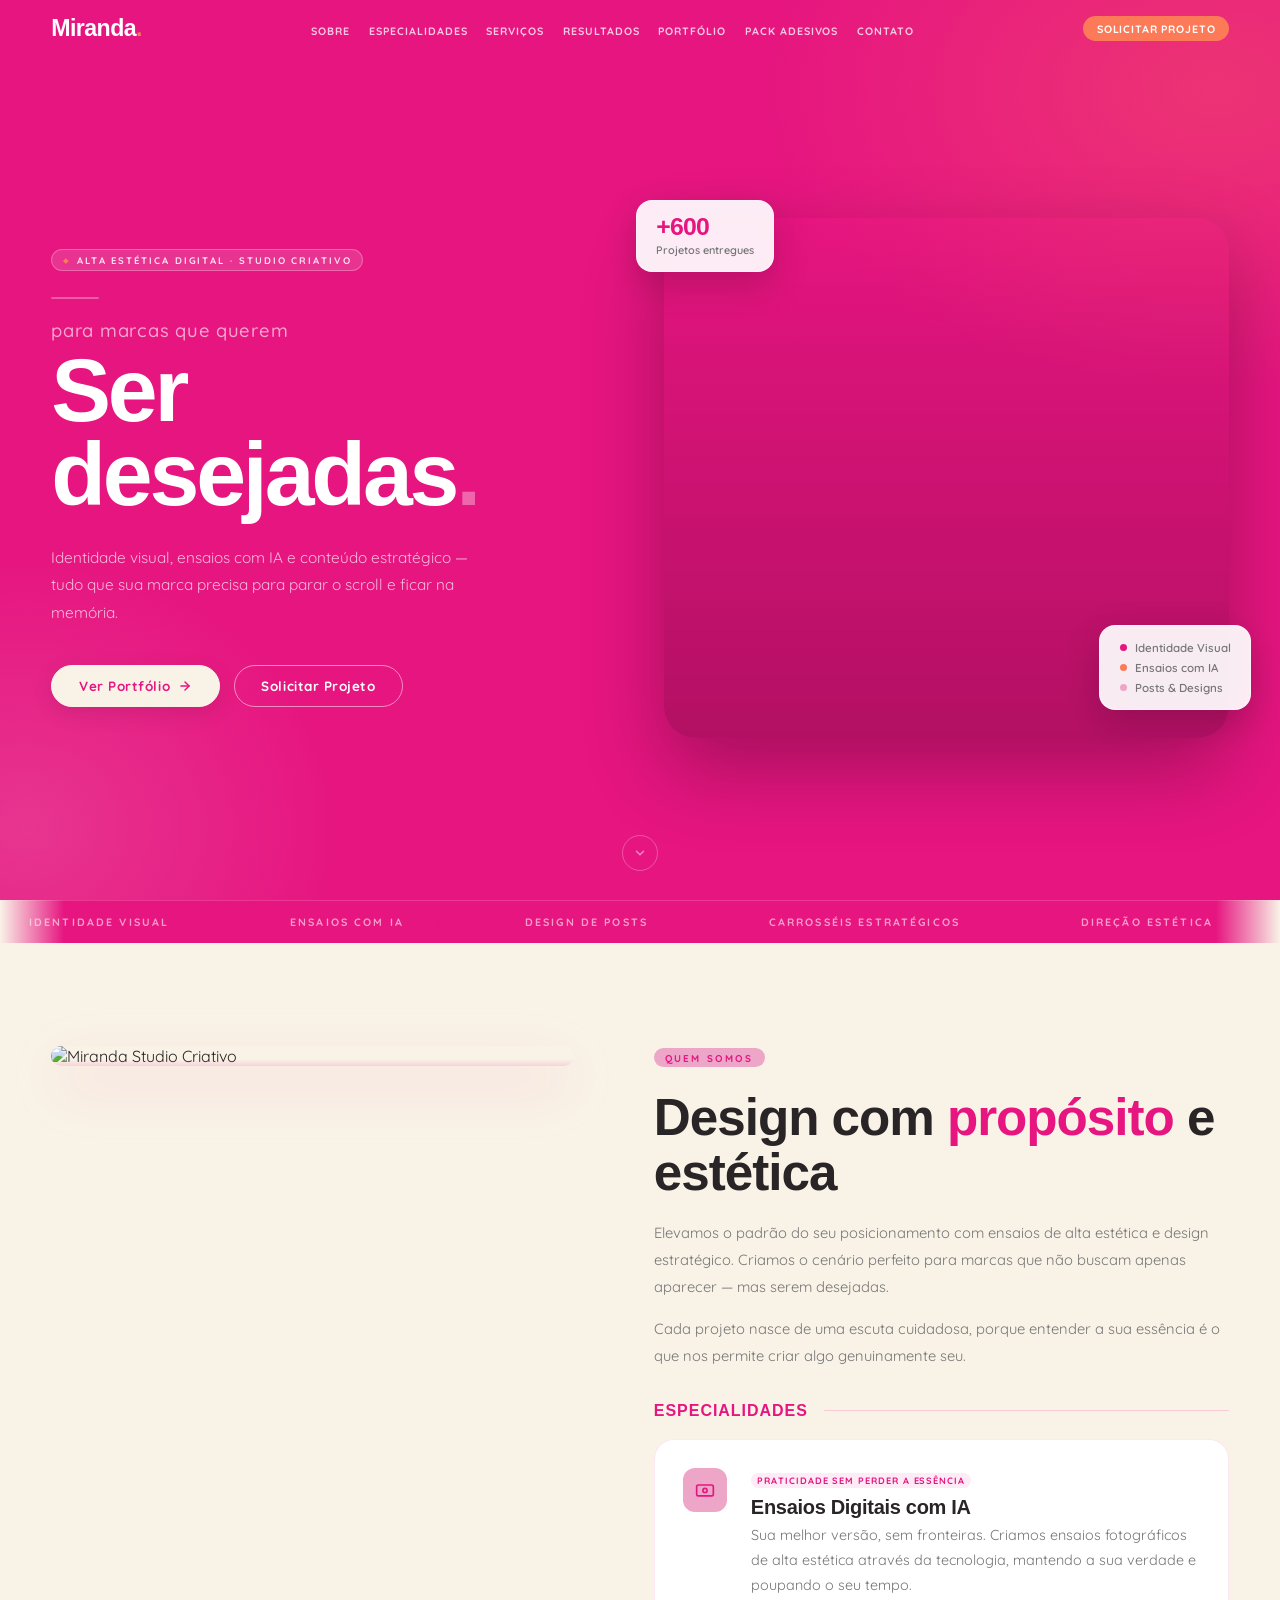
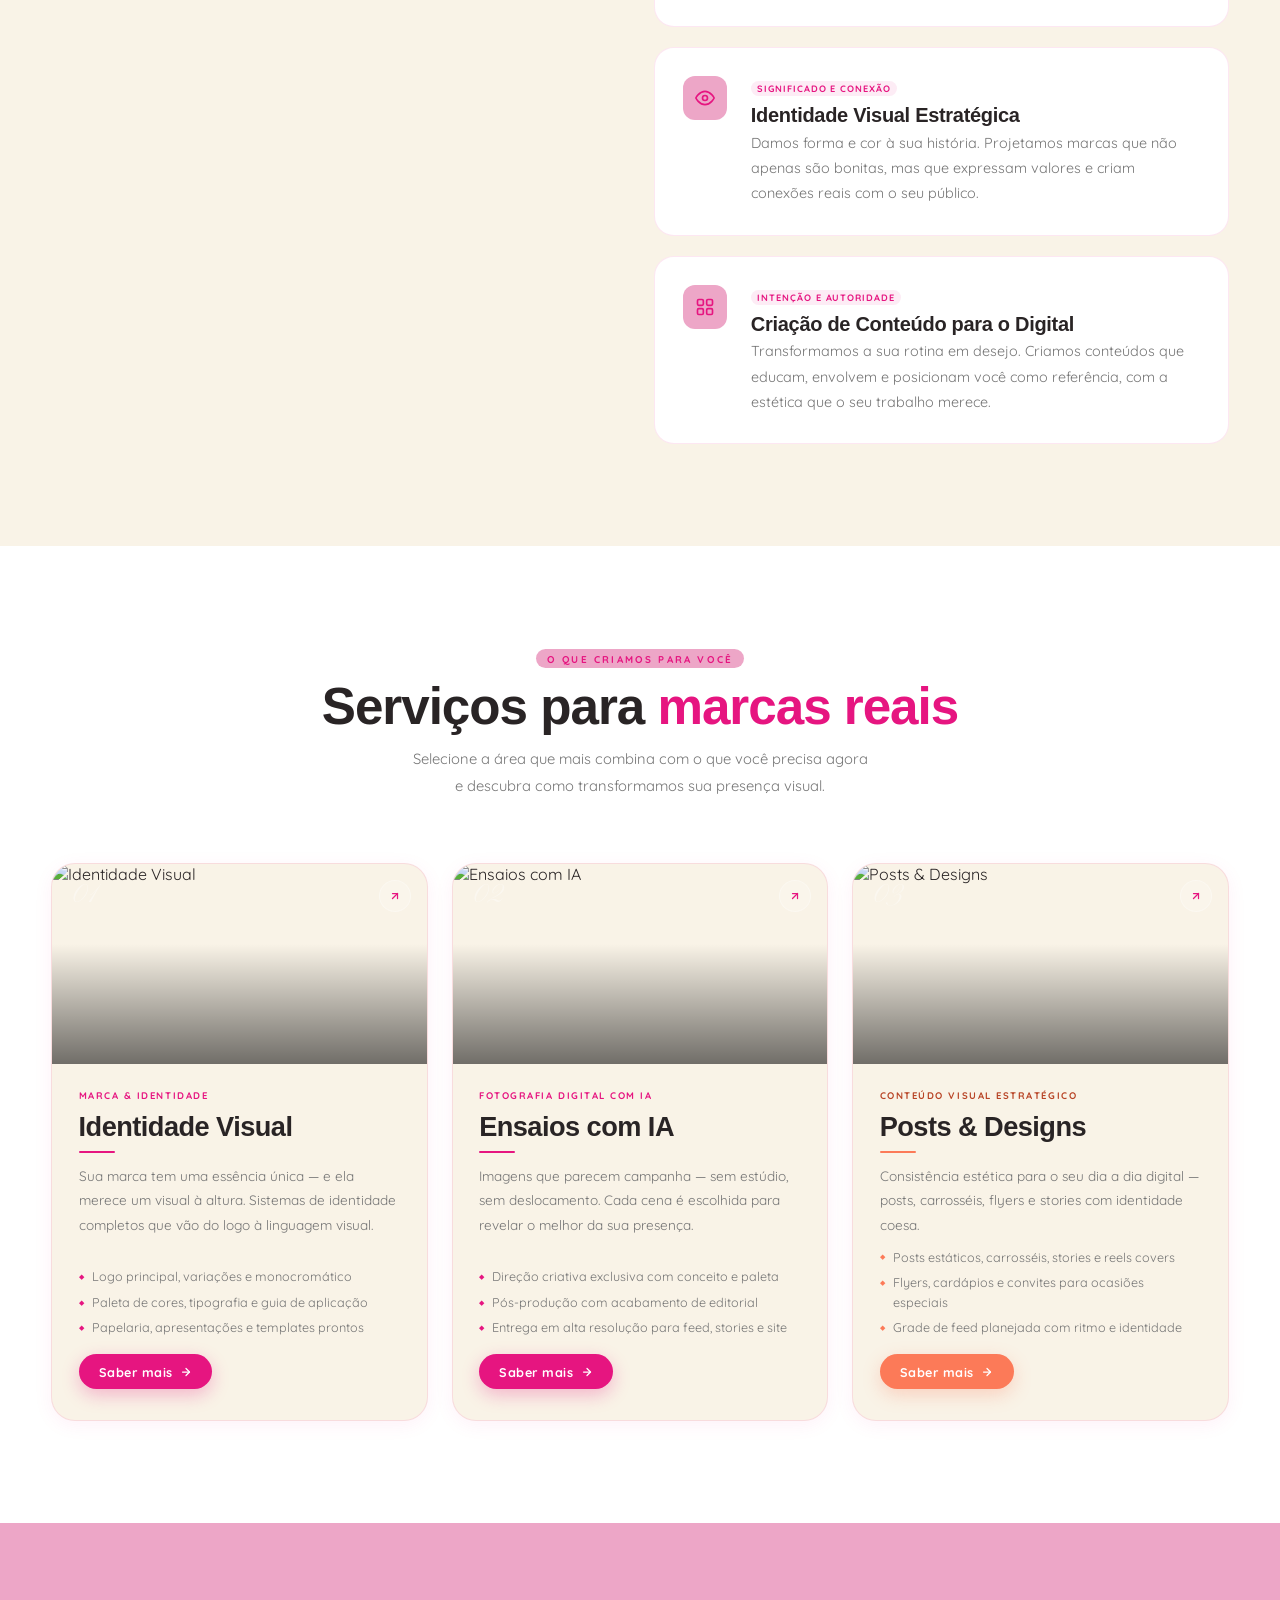
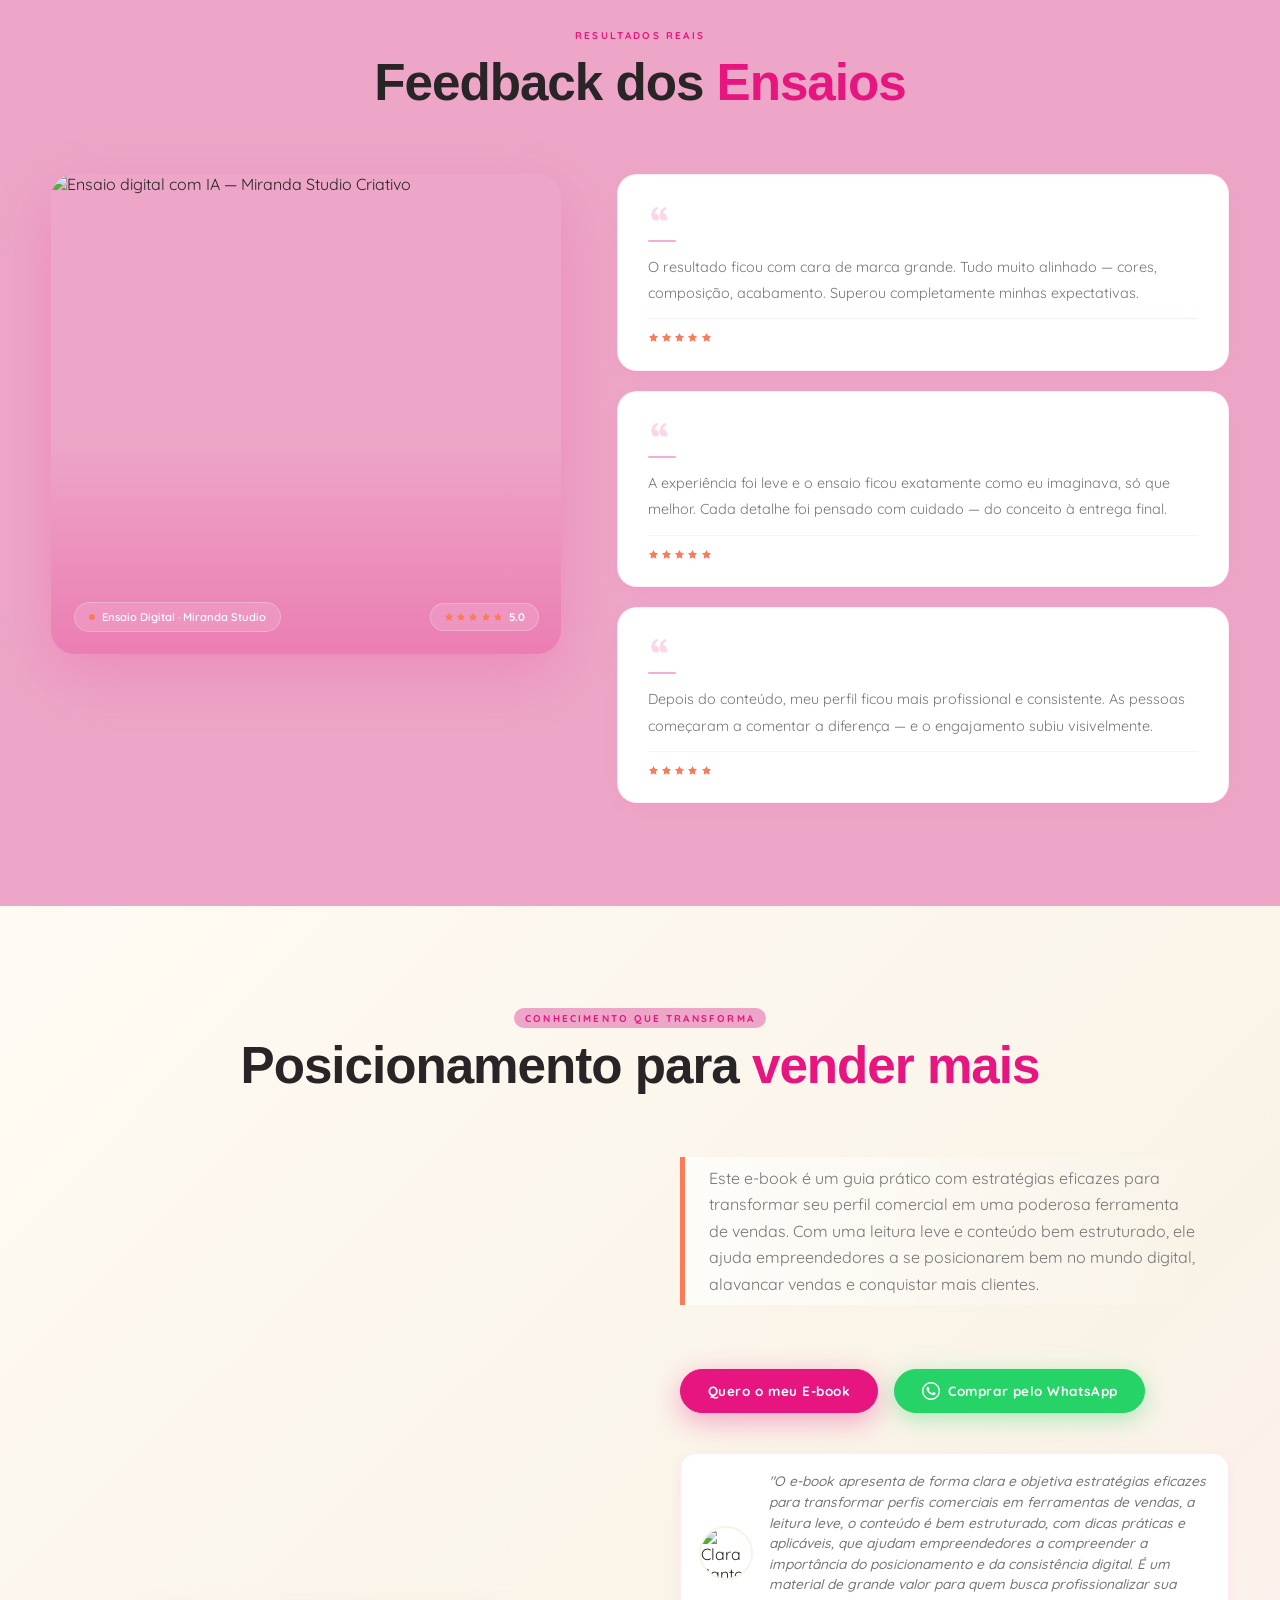
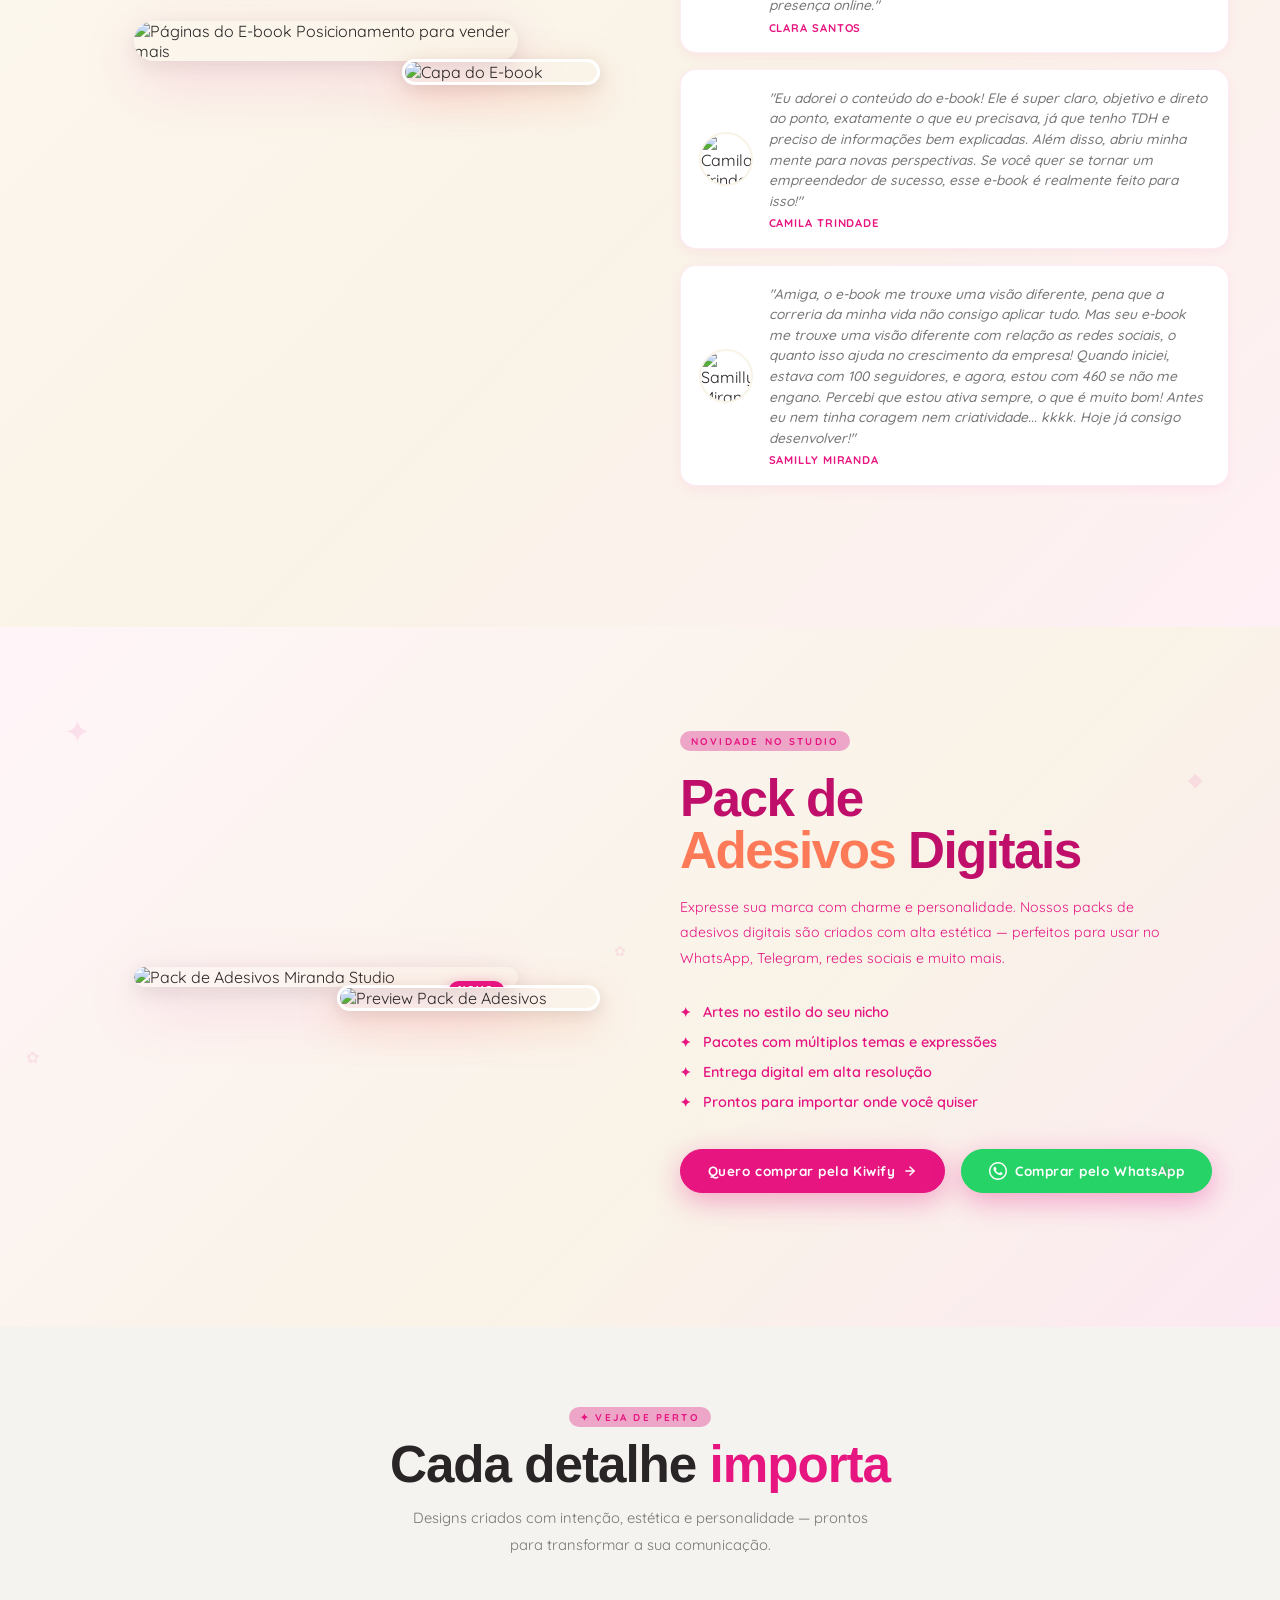
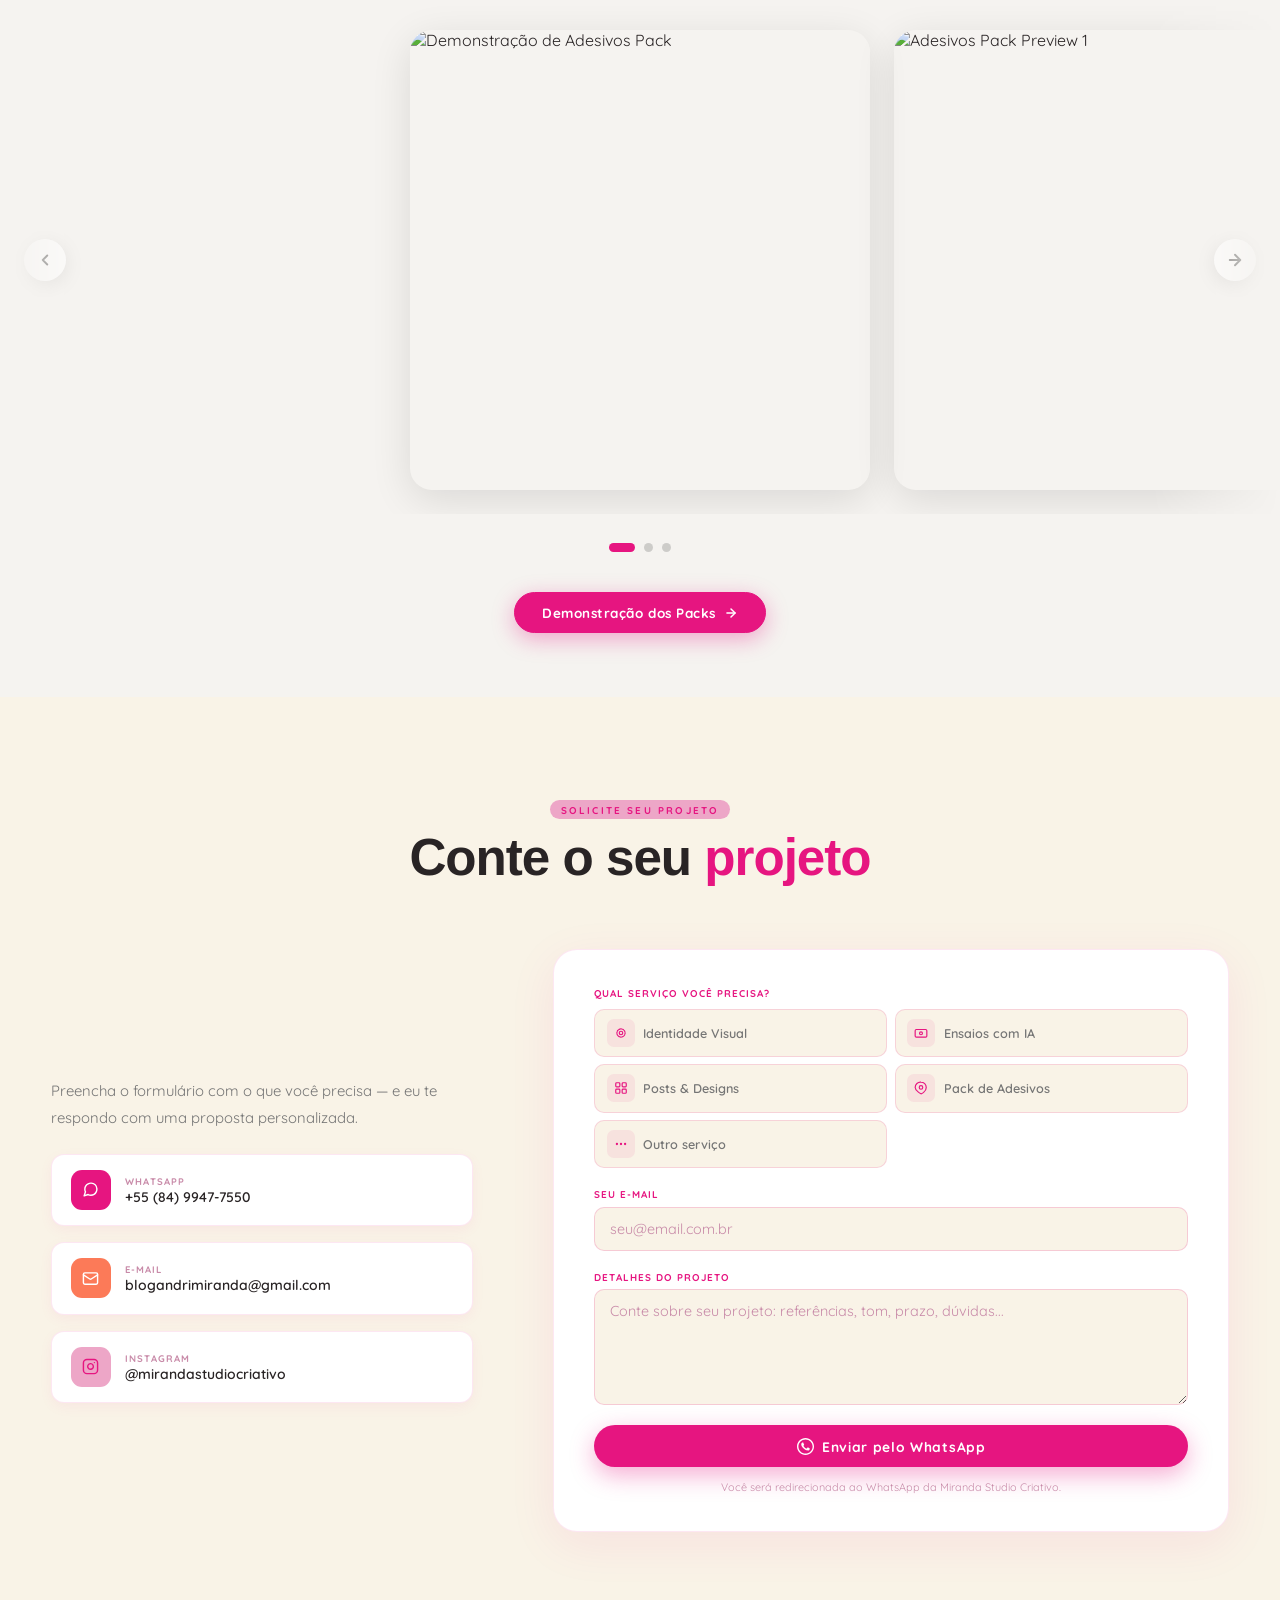
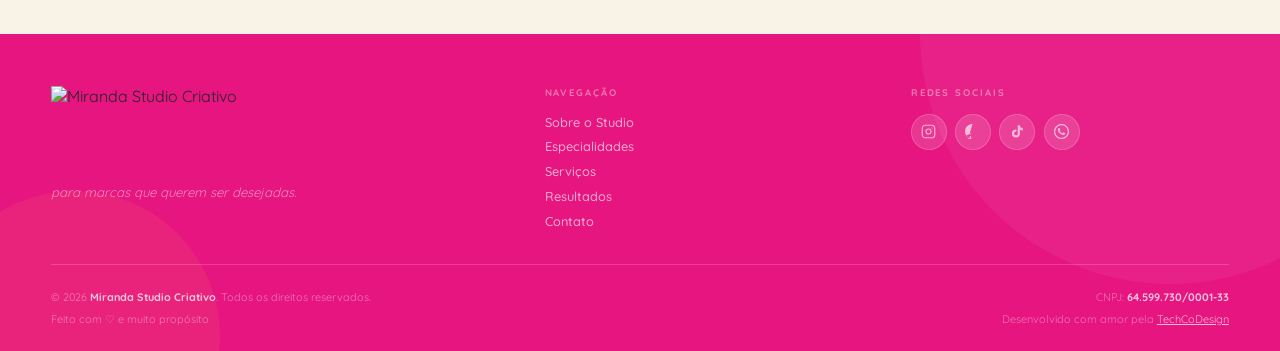
==== commit 36bb967b: "Add files via upload" ====
--- a/index.html
+++ b/index.html
@@ -397,7 +397,7 @@
 </section>
 
 
-<section id="pack-adesivos" class="sticker-section" style="background-color: #fafafa;">
+<section id="pack-adesivos" class="sticker-section">
 
   <!-- Decorações flutuantes de fundo -->
   <div class="sticker-bg-deco" aria-hidden="true">
@@ -417,7 +417,7 @@
         <div class="sticker-img-stack">
           <div class="sticker-img-main">
             <img
-              src="https://i.ibb.co/FL8zY420/Adesivos-20260318-183412-0000.png"
+              src="https://i.ibb.co/4RmPFJcz/Adesivos-20260318-183412-0000.png"
               alt="Pack de Adesivos Miranda Studio"
               loading="lazy"
             />
@@ -574,7 +574,7 @@
             </div>
             <div>
               <p class="cponto-lbl">E-mail</p>
-              <p class="cponto-val"><a href="/cdn-cgi/l/email-protection#dcbeb0b3bbbdb2b8aeb5b1b5aebdb2b8bd9cbbb1bdb5b0f2bfb3b1"><span class="__cf_email__" data-cfemail="fe9c9291999f909a8c9793978c9f909a9fbe99939f9792d09d9193">[email&#160;protected]</span></a></p>
+              <p class="cponto-val"><a href="mailto:blogandrimiranda@gmail.com">blogandrimiranda@gmail.com</a></p>
             </div>
           </div>
           <div class="cponto">
@@ -705,4 +705,14 @@
       </div>
       <div class="footer-base-row">
         <p>Feito com ♡ e muito propósito</p>
-        <p>Desenvolvido com amor pela <a href="https://www.techcodesign.com.br" target="_blank" rel="noopen+        <p>Desenvolvido com amor pela <a href="https://www.techcodesign.com.br" target="_blank" rel="noopener noreferrer">TechCoDesign</a></p>
+      </div>
+    </div>
+
+  </div>
+</footer>
+
+
+<script src="script.js" defer></script>
+</body>
+</html>
--- a/style.css
+++ b/style.css
@@ -1,2078 +1,2111 @@
-/* ══════════════════════════════════════════════════
-   TOKENS
-══════════════════════════════════════════════════ */
-:root {
-  --choque:     #e61580;
-  --coral:      #fc7a58;
-  --claro:      #eda6c7;
-  --creme:      #f9f3e7;
-
-  --choque-esc: #bf0f6a;
-  --choque-rgb: 230,21,128;
-  --coral-rgb:  252,122,88;
-  --claro-rgb:  237,166,199;
-
-  --ink:        #292425;
-  --email:      "blogandrimiranda@gmail.com";
-  --ink-med:    #757575;   
-  --ink-soft:   #c88aa8;  
-
-  /* ── Fontes ── */
-  --f-display: 'Agrandir', sans-serif;   /* títulos */
-  --f-ui:      'Quicksand', sans-serif;  /* tudo mais */
-  --f-script:  'Pinyon Script', cursive; /* decorativo */
-
-  /* ── Layout ── */
-  --py:   clamp(4rem, 8vw, 8rem);
-  --wrap: min(1200px, 92vw);
-  --ease: cubic-bezier(.4,0,.2,1);
-}
-
-/* ══════════════════════════════════════════════════
-   ESCALA TIPOGRÁFICA HIERÁRQUICA
-══════════════════════════════════════════════════ */
-
-/* N0 — Overline */
-.ov {
-  font-family: var(--f-ui); font-size: .62rem; font-weight: 700;
-  letter-spacing: .22em; text-transform: uppercase;
-  display: inline-flex; align-items: center; gap: .4rem;
-  padding: .38em 1.1em; border-radius: 50px;
-  background: var(--claro); color: var(--choque);
-}
-.ov--inv { background: rgba(255,255,255,.16); border: 1px solid rgba(255,255,255,.28); color: #fff; }
-.ov--dark { background: rgba(255,255,255,.1); color: rgba(255,255,255,.8); border: 1px solid rgba(255,255,255,.18); }
-
-/* N2 — H1 Hero (único) */
-.h1 {
-  font-family: var(--f-display); font-weight: 900;
-  font-size: clamp(3.4rem, 7.5vw, 7.2rem);
-  line-height: .95; letter-spacing: -.03em;
-  color: #fff;
-}
-.h1 em { font-style: normal; color: rgba(255,255,255,.38); }
-
-/* N3 — H2 Seção */
-.h2 {
-  font-family: var(--f-display); font-weight: 800;
-  font-size: clamp(2.3rem, 4vw, 3.3rem);
-  line-height: 1.06; letter-spacing: -.02em;
-  color: var(--ink);
-}
-.h2 em          { font-style: normal; color: var(--choque); }
-.h2--branco     { color: #fff; }
-.h2--branco em  { color: rgba(255,255,255,.55); }
-
-/* N4 — H3 Card / sub-título */
-.h3 {
-  font-family: var(--f-display); font-weight: 700;
-  font-size: clamp(1.4rem, 2vw, 1.75rem);
-  line-height: 1.1; letter-spacing: -.015em;
-  color: var(--ink);
-}
-
-/* N5 — Body */
-.body {
-  font-family: var(--f-ui); font-size: clamp(.87rem, 1.15vw, .97rem);
-  line-height: 1.85; color: var(--ink-med);
-}
-
-/* N6 — Caption / tag */
-.cap {
-  font-family: var(--f-ui); font-size: .78rem; font-weight: 600;
-  line-height: 1.5; color: var(--ink-soft);
-}
-.cap--up { font-size: .62rem; font-weight: 700; letter-spacing: .14em; text-transform: uppercase; color: var(--choque); }
-
-/* ══════════════════════════════════════════════════
-   RESET & BASE
-══════════════════════════════════════════════════ */
-*, *::before, *::after { box-sizing: border-box; margin: 0; padding: 0; }
-html { scroll-behavior: smooth; }
-section[id], #especialidades { scroll-margin-top: 6.5rem; }
-body {
-  font-family: var(--f-ui);
-  background: var(--creme); color: var(--ink);
-  overflow-x: hidden; -webkit-font-smoothing: antialiased;
-}
-a   { text-decoration: none; color: inherit; }
-img { display: block; max-width: 100%; height: auto; }
-ul  { list-style: none; }
-summary { list-style: none; cursor: pointer; }
-summary::-webkit-details-marker { display: none; }
-
-::-webkit-scrollbar            { width: 4px; }
-::-webkit-scrollbar-track      { background: var(--claro); }
-::-webkit-scrollbar-thumb      { background: var(--choque); border-radius: 4px; }
-
-.wrap { width: var(--wrap); margin-inline: auto; }
-
-/* ══════════════════════════════════════════════════
-   BOTÕES
-══════════════════════════════════════════════════ */
-.btn {
-  display: inline-flex; align-items: center; justify-content: center; gap: .5rem;
-  padding: .88em 2em;
-  border-radius: 100px;
-  border: 1.5px solid transparent;
-  cursor: pointer;
-  font-family: var(--f-ui); font-size: .84rem; font-weight: 700;
-  letter-spacing: .04em; outline: none;
-  transition: transform .3s var(--ease), box-shadow .3s, background-color .3s, border-color .3s, color .3s;
-}
-.btn:hover, .btn:focus-visible { transform: translateY(-3px); }
-.btn svg   { transition: transform .3s var(--ease); flex-shrink: 0; }
-.btn:hover svg, .btn:focus-visible svg { transform: translateX(4px); }
-
-.btn-creme {
-  background-color: var(--creme);
-  color: var(--choque);
-  box-shadow: 0 6px 22px rgba(0,0,0,.1);
-  border-color: var(--creme);
-}
-.btn-creme:hover, .btn-creme:focus-visible {
-  background-color: var(--choque);
-  border-color: var(--choque);
-  color: #fff;
-  box-shadow: 0 14px 32px rgba(var(--choque-rgb),.25);
-}
-
-.btn-outline {
-  background-color: transparent;
-  color: #fff;
-  border-color: rgba(255,255,255,.5);
-}
-.btn-outline:hover, .btn-outline:focus-visible {
-  border-color: #fff;
-  background-color: rgba(255,255,255,.12);
-}
-
-.btn-primary {
-  background-color: var(--choque);
-  color: #fff;
-  box-shadow: 0 6px 22px rgba(var(--choque-rgb),.35);
-  border-color: var(--choque);
-}
-.btn-primary:hover, .btn-primary:focus-visible {
-  background-color: var(--choque-esc);
-  border-color: var(--choque-esc);
-  box-shadow: 0 14px 32px rgba(var(--choque-rgb),.45);
-}
-
-.btn-coral {
-  background-color: var(--coral);
-  color: #fff;
-  box-shadow: 0 6px 22px rgba(var(--coral-rgb),.35);
-  border-color: var(--coral);
-}
-.btn-coral:hover, .btn-coral:focus-visible {
-  background-color: #e05030;
-  border-color: #e05030;
-  box-shadow: 0 14px 32px rgba(var(--coral-rgb),.45);
-}
-
-.btn-whatsapp {
-  background-color: #25D366;
-  color: #fff;
-  box-shadow: 0 6px 22px rgba(37, 211, 102, .35);
-  border-color: #25D366;
-}
-.btn-whatsapp:hover, .btn-whatsapp:focus-visible {
-  background-color: #128C7E;
-  border-color: #128C7E;
-  box-shadow: 0 14px 32px rgba(37, 211, 102, .45);
-}
-
-.btn-whatsapp-outline {
-  background-color: transparent;
-  color: #128C7E;
-  border-color: rgba(18, 140, 126, .35);
-}
-.btn-whatsapp-outline:hover, .btn-whatsapp-outline:focus-visible {
-  border-color: #128C7E;
-  background-color: rgba(37, 211, 102, .1);
-  color: #0e6b5e;
-}
-
-/* ══════════════════════════════════════════════════
-   SCROLL REVEAL
-══════════════════════════════════════════════════ */
-[data-sr] { opacity:0; transition: opacity .7s var(--ease), transform .7s var(--ease); }
-[data-sr="up"]    { transform: translateY(30px); }
-[data-sr="left"]  { transform: translateX(-30px); }
-[data-sr="right"] { transform: translateX(30px); }
-[data-sr].vis     { opacity:1; transform: none; }
-
-[data-stag] > * { opacity:0; transform: translateY(20px);
-  transition: opacity .55s var(--ease), transform .55s var(--ease); }
-[data-stag].vis > *:nth-child(1){ opacity:1;transform:none;transition-delay:.04s; }
-[data-stag].vis > *:nth-child(2){ opacity:1;transform:none;transition-delay:.13s; }
-[data-stag].vis > *:nth-child(3){ opacity:1;transform:none;transition-delay:.22s; }
-[data-stag].vis > *:nth-child(4){ opacity:1;transform:none;transition-delay:.31s; }
-[data-stag].vis > *:nth-child(5){ opacity:1;transform:none;transition-delay:.40s; }
-[data-stag].vis > *:nth-child(6){ opacity:1;transform:none;transition-delay:.49s; }
-[data-stag].vis > *:nth-child(7){ opacity:1;transform:none;transition-delay:.58s; }
-[data-stag].vis > *:nth-child(8){ opacity:1;transform:none;transition-delay:.67s; }
-[data-stag].vis > *:nth-child(9){ opacity:1;transform:none;transition-delay:.76s; }
-[data-stag].vis > *:nth-child(10){ opacity:1;transform:none;transition-delay:.85s; }
-[data-stag].vis > *:nth-child(n+11){ opacity:1;transform:none;transition-delay:.94s; }
-
-/* ══════════════════════════════════════════════════
-   HEADER
-══════════════════════════════════════════════════ */
-#hdr {
-  position: fixed; top: 0; left: 0; right: 0; z-index: 100;
-  padding: .95rem 0;
-  transition: background .4s, box-shadow .4s, padding .4s;
-}
-#hdr.fixa {
-  background: rgba(249,243,231,.97);
-  backdrop-filter: blur(16px);
-  box-shadow: 0 2px 24px rgba(var(--choque-rgb),.08);
-  padding: .65rem 0;
-}
-#hdr .wrap { display: flex; align-items: center; justify-content: space-between; gap: 1rem; }
-
-.logo {
-  font-family: var(--f-display); font-size: 1.45rem; font-weight: 800;
-  letter-spacing: -.025em; color: #fff; transition: color .3s;
-  flex-shrink: 0; white-space: nowrap;
-  position: relative; z-index: 110;
-}
-.logo-dot { color: var(--coral); }
-#hdr.fixa .logo { color: var(--choque); }
-
-.nav-links {
-  display: flex; align-items: center; gap: .08rem;
-  flex: 1; justify-content: center;
-}
-.nav-links a {
-  font-family: var(--f-ui); font-size: .67rem; font-weight: 700;
-  letter-spacing: .09em; text-transform: uppercase;
-  padding: .46em .82em; border-radius: 50px;
-  color: rgba(255,255,255,.76);
-  transition: color .3s, background .3s; white-space: nowrap;
-  outline: none;
-}
-.nav-links a:hover, .nav-links a:focus-visible { color: #fff; background: rgba(255,255,255,.12); }
-#hdr.fixa .nav-links a { color: var(--ink-med); }
-#hdr.fixa .nav-links a:hover, #hdr.fixa .nav-links a:focus-visible { color: var(--choque); background: rgba(var(--choque-rgb),.07); }
-
-.nav-right { display: flex; align-items: center; gap: .7rem; flex-shrink: 0; }
-.nav-cta {
-  display: inline-flex; align-items: center;
-  padding: .5em 1.25em; border-radius: 50px;
-  font-family: var(--f-ui); font-size: .67rem; font-weight: 700;
-  letter-spacing: .08em; text-transform: uppercase;
-  background: var(--coral); color: #fff;
-  transition: transform .25s, box-shadow .25s; white-space: nowrap; outline: none;
-}
-.nav-cta:hover, .nav-cta:focus-visible { transform: translateY(-2px); box-shadow: 0 8px 20px rgba(var(--coral-rgb),.4); }
-#hdr.fixa .nav-cta { background: var(--choque); }
-
-.burger {
-  display: none; flex-direction: column; gap: 5px;
-  background: none; border: none; cursor: pointer; padding: 4px; z-index: 110;
-}
-.burger span { display: block; width: 22px; height: 2px; background: #fff; border-radius: 2px; transition: .35s; }
-#hdr.fixa .burger span { background: var(--choque); }
-.burger.open span:nth-child(1) { transform: translateY(7px) rotate(45deg); }
-.burger.open span:nth-child(2) { opacity:0; }
-.burger.open span:nth-child(3) { transform: translateY(-7px) rotate(-45deg); }
-
-/* ══════════════════════════════════════════════════
-   HERO
-══════════════════════════════════════════════════ */
-#hero {
-  min-height: 100dvh; display: flex; align-items: center;
-  background: var(--choque); position: relative; overflow: hidden;
-}
-#hero::before {
-  content: ''; position: absolute; inset: 0; pointer-events: none;
-  background:
-    radial-gradient(ellipse 60% 55% at 95% 10%, rgba(var(--coral-rgb),.30) 0%, transparent 60%),
-    radial-gradient(ellipse 45% 55% at 2% 92%,  rgba(var(--claro-rgb),.22) 0%, transparent 55%);
-}
-.hero-grid {
-  display: grid; grid-template-columns: 1fr 1fr;
-  gap: 3rem; align-items: center;
-  padding: 9rem 0 5.5rem; position: relative; z-index: 2;
-}
-.hero-text { display: flex; flex-direction: column; gap: 0; }
-
-.hero-badge {
-  display: inline-flex; align-items: center; gap: .45rem;
-  padding: .4em 1.1em; border-radius: 50px;
-  background: rgba(255,255,255,.13); border: 1px solid rgba(255,255,255,.26);
-  color: rgba(255,255,255,.85);
-  font-family: var(--f-ui); font-size: .6rem; font-weight: 700;
-  letter-spacing: .2em; text-transform: uppercase;
-  margin-bottom: 1.6rem; align-self: flex-start;
-  animation: fadeDown .8s var(--ease) both;
-}
-.hero-badge::before { content: '◆'; color: var(--coral); font-size: .44rem; }
-
-.hero-pre {
-  font-family: var(--f-ui); font-weight: 500;
-  font-size: clamp(1rem, 1.6vw, 1.15rem);
-  color: rgba(255,255,255,.6); letter-spacing: .04em;
-  margin-bottom: .35rem;
-  animation: fadeUp .8s .08s var(--ease) both;
-}
-.hero-h1 {
-  font-family: var(--f-display); font-weight: 900; color: #fff;
-  font-size: clamp(3.4rem, 7vw, 7rem);
-  line-height: .94; letter-spacing: -.035em;
-  margin-bottom: 1.7rem;
-  animation: fadeUp .9s .14s var(--ease) both;
-}
-.hero-h1 em { font-style: normal; color: rgba(255,255,255,.35); }
-.hero-desc {
-  font-family: var(--f-ui);
-  font-size: clamp(.88rem, 1.2vw, 1.02rem);
-  color: rgba(255,255,255,.7); line-height: 1.8;
-  max-width: 440px; margin-bottom: 2.4rem;
-  animation: fadeUp .9s .22s var(--ease) both;
-}
-.hero-btns {
-  display: flex; gap: .85rem; flex-wrap: wrap;
-  animation: fadeUp .9s .3s var(--ease) both;
-}
-.hero-rule {
-  width: 48px; height: 2px; border-radius: 2px;
-  background: rgba(255,255,255,.3); margin-bottom: 1.3rem;
-  animation: fadeUp .7s .04s var(--ease) both;
-}
-.hero-visual {
-  position: relative; height: 520px;
-  animation: fadeRight 1s .2s var(--ease) both;
-}
-.hero-img-frame {
-  position: absolute; inset: 0;
-  border-radius: 32px; overflow: hidden;
-  box-shadow: 0 32px 80px rgba(0,0,0,.28);
-}
-.hero-img-frame img, .hero-img-frame video {
-  width: 100%; height: 100%; object-fit: cover; object-position: center 10%; display: block;
-}
-.hero-img-frame::after {
-  content: ''; position: absolute; inset: 0;
-  background: linear-gradient(to bottom, rgba(var(--choque-rgb),.08) 0%, rgba(0,0,0,.22) 100%);
-  pointer-events: none;
-}
-.hero-float {
-  position: absolute; z-index: 4;
-  background: rgba(255,255,255,.92); backdrop-filter: blur(12px);
-  border-radius: 16px; padding: .9rem 1.2rem;
-  box-shadow: 0 12px 36px rgba(0,0,0,.18);
-  border: 1px solid rgba(255,255,255,.5);
-}
-.hero-float--tl { top: -18px; left: -28px; animation: float1 5s ease-in-out infinite; }
-.hero-float--br { bottom: 28px; right: -22px; animation: float2 6s 1s ease-in-out infinite; }
-
-.fcard-num {
-  font-family: var(--f-display); font-size: 1.55rem; font-weight: 900;
-  letter-spacing: -.03em; color: var(--choque); line-height: 1;
-}
-.fcard-label {
-  font-family: var(--f-ui); font-size: .68rem; font-weight: 600;
-  color: var(--ink-med); margin-top: .18rem; white-space: nowrap;
-}
-.fcard-list { display: flex; flex-direction: column; gap: .3rem; }
-.fcard-item {
-  display: flex; align-items: center; gap: .5rem;
-  font-family: var(--f-ui); font-size: .72rem; font-weight: 600; color: var(--ink-med);
-}
-.fcard-dot {
-  width: 7px; height: 7px; border-radius: 50%;
-  background: var(--choque); flex-shrink: 0;
-}
-.fcard-dot--coral { background: var(--coral); }
-.fcard-dot--claro { background: var(--claro); }
-
-.hero-scroll {
-  position: absolute; bottom: 1.8rem; left: 50%; transform: translateX(-50%);
-  animation: fadeIn .9s 1s both; z-index: 2;
-}
-.scroll-ring {
-  width: 36px; height: 36px; border-radius: 50%;
-  border: 1.5px solid rgba(255,255,255,.28);
-  display: flex; align-items: center; justify-content: center;
-  animation: bob 2.4s ease-in-out infinite; cursor: pointer;
-  transition: border-color .3s; outline: none;
-}
-.scroll-ring:hover, .scroll-ring:focus-visible { border-color: rgba(255,255,255,.6); }
-.scroll-ring svg { color: rgba(255,255,255,.5); }
-
-/* Hero para páginas internas */
-.page-hero {
-  /* Fundo composto para preenchimento total e rico */
-  background-color: var(--choque);
-  background-image: 
-    radial-gradient(at 10% 10%, #ff5fa2 0px, transparent 50%),
-    radial-gradient(at 90% 0%, #ff8e72 0px, transparent 50%),
-    radial-gradient(at 90% 90%, #a30d5a 0px, transparent 50%),
-    radial-gradient(at 0% 90%, #e61580 0px, transparent 50%);
-  /* Fundo animado e imersivo */
-  background: linear-gradient(125deg, #a30d5a, var(--choque), var(--coral), #ff8e72, var(--claro));
-  background-size: 300% 300%;
-  animation: animatedGradient 18s ease-in-out infinite;
-  position: relative;
-  min-height: 85vh; /* Mais altura para imersão */
-  padding-top: 120px;
-  padding-bottom: 4rem;
-  display: flex;
-  align-items: center;
-  overflow: hidden;
-}
-
-/* --- Elementos Premium (Vibe Pack Colorido) --- */
-
-/* Badge Superior */
-.pack-badge {
-  display: inline-flex;
-  align-items: center;
-  gap: 8px;
-  margin-bottom: 1.5rem;
-  background: #fff;
-  padding: 8px 18px;
-  border-radius: 100px;
-  border: 1px solid rgba(255,255,255,0.4);
-  box-shadow: 0 4px 15px rgba(230, 21, 128, 0.15); /* Sombra colorida suave */
-  transition: transform 0.3s ease, box-shadow 0.3s ease;
-  backdrop-filter: blur(4px);
-}
-.pack-badge:hover {
-  transform: translateY(-2px);
-  box-shadow: 0 8px 20px rgba(230, 21, 128, 0.25);
-  background: #fff;
-}
-
-/* Container de Tags Coloridas */
-.pack-tags-container {
-  display: flex;
-  gap: 10px;
-  flex-wrap: wrap;
-  margin-bottom: 2.5rem;
-  margin-top: 2rem;
-}
-.pack-tag {
-  font-family: var(--f-ui);
-  font-size: 0.8rem;
-  padding: 8px 16px;
-  border: 1px solid rgba(255,255,255,0.3); /* Borda sutil */
-  border-radius: 12px;
-  color: rgba(255,255,255,0.9);
-  background: rgba(255,255,255,0.1); /* Vidro translúcido */
-  font-weight: 600;
-  transition: all 0.3s ease;
-  cursor: default;
-  backdrop-filter: blur(4px);
-}
-.pack-tag:hover {
-  background: #fff;
-  color: var(--choque);
-  transform: translateY(-3px);
-  box-shadow: 0 6px 15px rgba(0,0,0,0.1);
-}
-
-/* Wrapper do Vídeo com Glow */
-.hero-video-wrapper {
-  flex: 1;
-  min-width: 320px;
-  border-radius: 24px;
-  /* Sombra colorida (Glow) baseada na cor --choque */
-  box-shadow: 0 25px 50px -12px rgba(160, 10, 80, 0.4); 
-  overflow: hidden;
-  border: 4px solid rgba(255,255,255,0.15); /* Moldura translúcida */
-  transition: transform 0.6s cubic-bezier(0.2, 0.8, 0.2, 1), box-shadow 0.6s ease;
-  background: #000;
-  position: relative;
-  z-index: 10;
-}
-.hero-video-wrapper:hover {
-  transform: translateY(-8px) scale(1.02);
-  box-shadow: 0 40px 80px -12px rgba(160, 10, 80, 0.55);
-}
-.page-hero .wrap {
-  display: grid;
-  grid-template-columns: 1.1fr 0.9fr; /* Texto levemente maior */
-  gap: 4rem;
-  align-items: center;
-  position: relative;
-  z-index: 2;
-}
-.page-hero-text { text-align: left; }
-
-.page-hero::before {
-  /* Forma decorativa gigante para profundidade */
-  content: ''; position: absolute;
-  top: -20%; right: -10%;
-  width: 70vw; height: 70vw;
-  background: radial-gradient(circle, rgba(255,255,255,0.12) 0%, transparent 70%);
-  border-radius: 50%;
-  pointer-events: none;
-  z-index: 1;
-  animation: pulseHero 8s ease-in-out infinite alternate;
-}
-
-/* Efeito de granulação sutil para textura */
-.page-hero::after {
-  content: ''; position: absolute; inset: 0; pointer-events: none;
-  opacity: 0.06;
-  background-image: url("data:image/svg+xml,%3Csvg viewBox='0 0 200 200' xmlns='http://www.w3.org/2000/svg'%3E%3Cfilter id='noiseFilter'%3E%3CfeTurbulence type='fractalNoise' baseFrequency='0.8' numOctaves='3' stitchTiles='stitch'/%3E%3C/filter%3E%3Crect width='100%25' height='100%25' filter='url(%23noiseFilter)'/%3E%3C/svg%3E");
-}
-
-@keyframes pulseHero {
-  0% { transform: scale(1); opacity: 0.8; }
-  100% { transform: scale(1.1); opacity: 1; }
-}
-.page-hero-visual {
-  height: 500px;
-  border-radius: 32px;
-  overflow: hidden;
-  box-shadow: 0px 30px 70px rgba(0,0,0,0.3);
-  position: relative;
-  transform: rotate(-3deg) translateY(20px); /* O toque intrigante */
-  border: 1.5px solid rgba(255,255,255,0.2);
-  transition: all 0.5s var(--ease);
-  animation: subtleFloat 7s ease-in-out infinite; /* Animação de flutuação */
-  /* Essencial para o brilho (já definido no início da regra, mas overflow hidden é padrão aqui) */
-}
-
-/* Efeito de brilho (glare) passando pela imagem */
-.page-hero-visual::after {
-  content: '';
-  position: absolute;
-  top: 0;
-  left: -150%;
-  width: 70%;
-  height: 100%;
-  background: linear-gradient(to right, transparent 0%, rgba(255,255,255,0.2) 50%, transparent 100%);
-  transform: skewX(-25deg);
-  animation: glare 8s ease-in-out infinite;
-  animation-delay: 2.5s;
-}
-
-.page-hero-visual:hover {
-  transform: rotate(0deg) translateY(0);
-  box-shadow: 10px 20px 50px rgba(0,0,0,0.2);
-  transform: scale(1.03); /* Efeito de zoom no hover */
-  box-shadow: 0px 40px 80px rgba(0,0,0,0.35);
-}
-
-.page-hero-visual img {
-  width: 100%;
-  height: 100%;
-  object-fit: cover;
-}
-.page-hero .hero-h1 {
-  text-shadow: 0 4px 20px rgba(160, 10, 80, 0.3);
-  text-shadow: 0 6px 40px rgba(80, 0, 40, 0.5); /* Sombra mais pronunciada */
-  font-size: clamp(3.2rem, 6vw, 5.5rem);
-  margin-bottom: 1.2rem;
-}
-.page-hero .hero-desc {
-  max-width: 520px;
-  font-size: 1.1rem;
-  color: rgba(255,255,255,0.92);
-  margin-bottom: 2.5rem;
-}
-.page-hero-btns {
-  display: flex;
-  justify-content: flex-start;
-  gap: 1rem;
-  margin-top: 1.5rem;
-  flex-wrap: wrap;
-}
-
-/* ══════════════════════════════════════════════════
-   TICKER
-══════════════════════════════════════════════════ */
-.ticker-wrap {
-  overflow: hidden; padding: .88rem 0; background: var(--choque);
-  border-top: 1px solid rgba(255,255,255,.15);
-  mask-image: linear-gradient(to right, transparent 0%, #000 5%, #000 95%, transparent 100%);
-  -webkit-mask-image: linear-gradient(to right, transparent 0%, #000 5%, #000 95%, transparent 100%);
-}
-.ticker-track { display: flex; width: max-content; animation: rolar 28s linear infinite; }
-.ticker-track:hover { animation-play-state: paused; }
-.ticker-item {
-  display: inline-flex; align-items: center; gap: .5rem;
-  padding: 0 1.8rem; white-space: nowrap;
-  font-family: var(--f-ui); font-size: .67rem; font-weight: 700;
-  letter-spacing: .2em; text-transform: uppercase;
-  color: rgba(255,255,255,.58); transition: color .2s;
-}
-.ticker-item:hover, .ticker-item:focus-visible { color: #fff; }
-.ticker-sep { color: var(--choque); font-size: .4rem; flex-shrink: 0; margin: 0 1.5rem; }
-
-/* ══════════════════════════════════════════════════
-   OUTRAS SEÇÕES (SOBRE, CATEGORIAS, ETC)
-══════════════════════════════════════════════════ */
-#sobre { padding: var(--py) 0; background: var(--creme); }
-.sobre-grid { display: grid; grid-template-columns: 1fr 1.1fr; gap: 5rem; align-items: start; }
-.sobre-img-wrap {
-  border-radius: 26px; overflow: hidden; position: relative;
-  box-shadow: 0 20px 60px rgba(var(--choque-rgb),.13);
-}
-.sobre-img-wrap img { width: 100%; display: block; transition: transform .8s var(--ease); }
-.sobre-img-wrap:hover img { transform: scale(1.03); }
-.sobre-img-wrap::after {
-  content: ''; position: absolute; inset: 0; pointer-events: none;
-  background: linear-gradient(to bottom, transparent 65%, rgba(var(--choque-rgb),.14) 100%);
-}
-.sobre-txt .ov { margin-bottom: 1rem; }
-.sobre-txt .h2 { margin-bottom: 1.2rem; }
-.sobre-txt .body { margin-bottom: .9rem; }
-
-.espec-heading { display: flex; align-items: center; gap: 1rem; margin-bottom: 1.2rem; margin-top: 2rem; }
-.espec-heading-line { flex: 1; height: 1px; background: rgba(var(--choque-rgb),.18); }
-
-.espec-list {
-  display: flex;
-  flex-direction: column;
-  gap: 1.25rem;
-}
-.espec-item {
-  display: flex;
-  gap: 1.5rem;
-  align-items: flex-start;
-  background: #fff;
-  padding: 1.75rem;
-  border-radius: 20px;
-  border: 1px solid rgba(var(--choque-rgb), .1);
-  transition: transform .3s var(--ease), box-shadow .3s;
-}
-.espec-item:hover {
-  transform: translateY(-5px);
-  box-shadow: 0 12px 30px rgba(var(--choque-rgb),.1);
-}
-.espec-item-ico {
-  flex-shrink: 0;
-  width: 44px;
-  height: 44px;
-  border-radius: 12px;
-  background: var(--claro);
-  display: flex;
-  align-items: center;
-  justify-content: center;
-}
-.espec-item-ico svg {
-  width: 20px;
-  color: var(--choque);
-}
-.espec-item-txt .acc-tag { margin-bottom: .5rem; }
-.espec-item-txt .h3 { font-size: 1.25rem; margin-bottom: .3rem; }
-.espec-item-txt p { font-size: .9rem; line-height: 1.75; color: var(--ink-med); }
-
-/* Accordions transformados em Cards Grid para mais objetividade */
-.acc {
-  display: grid;
-  grid-template-columns: repeat(auto-fit, minmax(280px, 1fr));
-  gap: 1.5rem;
-  align-items: start;
-}
-.acc details {
-  background: #fff;
-  border: 1px solid rgba(var(--choque-rgb),.08);
-  border-radius: 20px;
-  overflow: hidden;
-  transition: transform .3s var(--ease), box-shadow .3s, border-color .3s;
-  height: 100%; /* Altura igual para ficar alinhado */
-  display: flex; flex-direction: column;
-}
-.acc details:hover {
-  transform: translateY(-5px);
-  box-shadow: 0 12px 30px rgba(var(--choque-rgb),.1);
-  border-color: rgba(var(--choque-rgb),.3);
-}
-.acc details[open] { box-shadow: 0 8px 32px rgba(var(--choque-rgb),.09); }
-.acc summary {
-  padding: 1rem 1.4rem; user-select: none;
-  margin-bottom: auto; /* Empurra o conteúdo para baixo se necessário */
-  background: rgba(var(--creme), 0.3);
-  display: flex; align-items: center; justify-content: space-between; gap: .8rem;
-  font-family: var(--f-ui); font-weight: 700; font-size: .93rem;
-  letter-spacing: -.005em; color: var(--ink); transition: color .25s;
-}
-.acc summary:hover, .acc summary:focus-visible { color: var(--choque); }
-.acc-icon {
-  width: 24px; height: 24px; border-radius: 50%; flex-shrink: 0;
-  background: var(--claro); display: flex; align-items: center; justify-content: center;
-  transition: background .3s, transform .3s;
-}
-/* Setas sempre indicando ação, mas em grid podem ficar fixas ou girar */
-.acc details[open] .acc-icon { background: var(--choque); transform: rotate(45deg); }
-.acc-icon svg { color: var(--choque); transition: color .3s; }
-.acc details[open] .acc-icon svg { color: #fff; }
-
-/* Corpo sempre visível ou animado ao abrir */
-.acc-body { padding: 1.2rem 1.4rem 1.5rem; border-top: 1px solid rgba(var(--choque-rgb),.07); animation: fadeIn .4s; flex: 1; }
-
-.acc-tag {
-  display: inline-block; font-family: var(--f-ui); font-size: .58rem; font-weight: 700;
-  letter-spacing: .1em; text-transform: uppercase;
-  background: rgba(var(--choque-rgb),.08); color: var(--choque);
-  padding: .22em .7em; border-radius: 20px; margin-bottom: .45rem;
-}
-.acc-body p { font-family: var(--f-ui); font-size: .86rem; line-height: 1.78; color: var(--ink-med); }
-
-#categorias { padding: var(--py) 0; background: #fff; }
-.sec-head { text-align: center; margin-bottom: clamp(2.5rem, 5vw, 4.5rem); display: flex; flex-direction: column; align-items: center; gap: .7rem; }
-.sec-head .body { max-width: 460px; }
-.cards-grid { display: grid; grid-template-columns: repeat(3,1fr); gap: 1.5rem; }
-
-.scard {
-  border-radius: 24px; overflow: hidden; display: flex; flex-direction: column;
-  background: var(--creme); border: 1px solid rgba(var(--choque-rgb),.1);
-  box-shadow: 0 4px 20px rgba(var(--choque-rgb),.06);
-  transition: transform .35s var(--ease), box-shadow .35s;
-  text-decoration: none; color: inherit; cursor: pointer; outline: none;
-}
-.scard:hover, .scard:focus-visible { transform: translateY(-10px); box-shadow: 0 24px 56px rgba(var(--choque-rgb),.15); }
-.scard-banner { position: relative; height: 200px; overflow: hidden; }
-.scard-banner::after {
-  content: ''; position: absolute; inset: 0; z-index: 1;
-  background: linear-gradient(to bottom, transparent 40%, rgba(0,0,0,.55) 100%); pointer-events: none;
-}
-.scard-bg { position: absolute; inset: 0; width: 100%; height: 100%; object-fit: cover; transition: transform .65s var(--ease); }
-.scard:hover .scard-bg, .scard:focus-visible .scard-bg { transform: scale(1.08); }
-.scard-num { position: absolute; top: 1rem; left: 1.2rem; z-index: 2; font-family: var(--f-script); font-size: 1.6rem; color: rgba(255,255,255,.38); }
-.scard-arrow {
-  position: absolute; top: 1rem; right: 1rem; z-index: 2; width: 32px; height: 32px; border-radius: 50%;
-  background: rgba(255,255,255,.18); border: 1px solid rgba(255,255,255,.28);
-  display: flex; align-items: center; justify-content: center; transition: background .3s, transform .3s;
-}
-.scard:hover .scard-arrow, .scard:focus-visible .scard-arrow { background: rgba(255,255,255,.94); transform: rotate(45deg); }
-.scard-arrow svg { color: var(--choque); }
-.scard-icon { position: absolute; top: 50%; left: 50%; z-index: 2; transform: translate(-50%,-50%); transition: transform .4s var(--ease); }
-.scard:hover .scard-icon, .scard:focus-visible .scard-icon { transform: translate(-50%,-50%) scale(1.1) rotate(-4deg); }
-.scard-body { padding: 1.55rem 1.65rem 1.9rem; display: flex; flex-direction: column; gap: .65rem; flex: 1; }
-.scard-tag { font-family: var(--f-ui); font-size: .6rem; font-weight: 700; letter-spacing: .16em; text-transform: uppercase; color: var(--choque); }
-.scard--post .scard-tag { color: #b84426; }
-.scard-h3 { font-family: var(--f-display); font-size: 1.7rem; font-weight: 700; letter-spacing: -.02em; color: var(--ink); line-height: 1.08; }
-.scard-div { width: 36px; height: 2px; border-radius: 2px; background: var(--choque); flex-shrink: 0; }
-.scard--post .scard-div { background: var(--coral); }
-.scard-p { font-size: .85rem; line-height: 1.8; color: var(--ink-med); flex: 1; }
-.scard-list { display: flex; flex-direction: column; gap: .38rem; }
-.scard-list li { display: flex; align-items: flex-start; gap: .5rem; font-family: var(--f-ui); font-size: .79rem; line-height: 1.55; color: var(--ink-med); }
-.scard-list li::before { content: '◆'; color: var(--choque); font-size: .44rem; margin-top: .3rem; flex-shrink: 0; }
-.scard--post .scard-list li::before { color: var(--coral); }
-.scard-btn {
-  display: inline-flex; align-items: center; gap: .46rem; align-self: flex-start; margin-top: .35rem;
-  padding: .76em 1.6em; border-radius: 50px; border: none; cursor: pointer;
-  font-family: var(--f-ui); font-size: .79rem; font-weight: 700; letter-spacing: .04em;
-  background: var(--choque); color: #fff; box-shadow: 0 6px 18px rgba(var(--choque-rgb),.28);
-  transition: background .25s, transform .25s, box-shadow .25s; text-decoration: none;
-}
-.scard-btn:hover, .scard-btn:focus-visible { background: var(--choque-esc); transform: translateY(-2px); box-shadow: 0 12px 26px rgba(var(--choque-rgb),.4); }
-.scard-btn svg { transition: transform .25s; }
-.scard-btn:hover svg, .scard-btn:focus-visible svg { transform: translateX(4px); }
-.scard--post .scard-btn { background: var(--coral); box-shadow: 0 6px 18px rgba(var(--coral-rgb),.28); }
-.scard--post .scard-btn:hover, .scard--post .scard-btn:focus-visible { background: #e05030; box-shadow: 0 12px 26px rgba(var(--coral-rgb),.4); }
-
-#feedback { padding: var(--py) 0; background: var(--claro); }
-.fb-grid { display: grid; grid-template-columns: 5fr 6fr; gap: 3.5rem; align-items: start; }
-.fb-photo { border-radius: 24px; overflow: hidden; position: relative; box-shadow: 0 20px 60px rgba(var(--choque-rgb),.18); }
-.fb-photo img { width: 100%; min-height: 480px; object-fit: cover; object-position: center 20%; display: block; transition: transform .9s var(--ease); }
-.fb-photo:hover img { transform: scale(1.04); }
-.fb-photo::after { content: ''; position: absolute; inset: 0; pointer-events: none; background: linear-gradient(to bottom, transparent 55%, rgba(var(--choque-rgb),.28) 100%); }
-.fb-overlay { position: absolute; bottom: 1.4rem; left: 1.4rem; right: 1.4rem; z-index: 2; display: flex; align-items: center; justify-content: space-between; flex-wrap: wrap; gap: .6rem; }
-.fb-tag {
-  display: inline-flex; align-items: center; gap: .42rem; padding: .43rem .9rem; border-radius: 50px;
-  background: rgba(255,255,255,.14); backdrop-filter: blur(10px); border: 1px solid rgba(255,255,255,.24); color: #fff;
-  font-family: var(--f-ui); font-size: .7rem; font-weight: 600;
-}
-.fb-dot { width: 6px; height: 6px; border-radius: 50%; background: var(--coral); flex-shrink: 0; }
-.fb-stars {
-  display: flex; align-items: center; gap: .15rem; padding: .4rem .8rem; border-radius: 50px;
-  background: rgba(255,255,255,.14); backdrop-filter: blur(10px); border: 1px solid rgba(255,255,255,.24);
-}
-.fb-stars svg { color: var(--coral); }
-.fb-stars span { font-family: var(--f-ui); font-size: .7rem; font-weight: 700; color: #fff; margin-left: .2rem; }
-.fb-cards { display: flex; flex-direction: column; gap: 1.25rem; }
-.tcard {
-  background: #fff; border-radius: 20px; padding: 1.65rem 1.85rem; display: flex; flex-direction: column; gap: .75rem;
-  border: 1px solid rgba(var(--choque-rgb),.07); box-shadow: 0 4px 18px rgba(var(--choque-rgb),.05);
-  transition: transform .3s var(--ease), box-shadow .3s;
-  outline: none;
-}
-.tcard:hover, .tcard:focus-visible { transform: translateY(-4px); box-shadow: 0 16px 44px rgba(var(--choque-rgb),.12); }
-.tcard-quote svg { color: var(--choque); opacity: .17; }
-.tcard-bar { width: 28px; height: 2px; background: var(--choque); border-radius: 2px; opacity: .35; }
-.tcard-text { font-family: var(--f-ui); font-size: .9rem; line-height: 1.82; color: var(--ink-med); }
-.tcard-footer { display: flex; align-items: center; gap: .14rem; padding-top: .82rem; border-top: 1px solid rgba(var(--choque-rgb),.07); }
-.tcard-footer svg { color: var(--coral); }
-
-/* ══════════════════════════════════════════════════
-   EBOOK SECTION
-══════════════════════════════════════════════════ */
-#ebook {
-  padding: var(--py) 0;
-  background: linear-gradient(135deg, #fffaf3 0%, var(--creme) 60%, #fff0f5 100%);
-  position: relative;
-  overflow: hidden;
-}
-.ebook-grid {
-  display: grid; grid-template-columns: 1fr 1fr;
-  gap: 5rem; align-items: center;
-}
-
-/* Lado Texto */
-.ebook-text-content { display: flex; flex-direction: column; gap: 0; }
-
-.ebook-text-content .h2 {
-  font-family: var(--f-display);
-  font-weight: 900;
-  font-size: clamp(2.4rem, 4vw, 3.4rem);
-  line-height: 1.0;
-  letter-spacing: -.03em;
-  color: var(--choque-esc);
-  margin-bottom: 1.2rem;
-}
-.ebook-text-content .h2 em { font-style: normal; color: var(--coral); }
-
-.ebook-text-content .body {
-  font-family: var(--f-ui);
-  font-size: clamp(1rem, 1.25vw, 1.15rem);
-  line-height: 1.65;
-  color: var(--ink-med);
-  margin-bottom: 2.5rem;
-  max-width: 520px;
-  /* Destaque visual */
-  border-left: 5px solid var(--coral);
-  padding: 0.5rem 0 0.5rem 1.5rem;
-  background: linear-gradient(to right, rgba(255,255,255,0.7), transparent);
-}
-
-/* Lista de testemunhos (Cards restaurados) */
-.ebook-testimonials {
-  display: flex;
-  flex-direction: column;
-  gap: 1rem;
-  margin-bottom: 2.4rem;
-}
-.testimonial-card {
-  background: #fff;
-  border-radius: 16px;
-  padding: 1.1rem;
-  box-shadow: 0 4px 14px rgba(var(--choque-rgb), .06);
-  border: 1px solid rgba(var(--choque-rgb), .08);
-  display: flex;
-  align-items: center;
-  gap: 1rem;
-  transition: transform .3s var(--ease), box-shadow .3s;
-  text-align: left;
-}
-.testimonial-card:hover, .testimonial-card:focus-visible {
-  transform: translateY(-4px);
-  box-shadow: 0 12px 28px rgba(var(--choque-rgb), .12);
-}
-.testimonial-card::before { content: none; }
-
-.testimonial-img {
-  display: block;
-  width: 54px; height: 54px;
-  border-radius: 50%;
-  object-fit: cover;
-  flex-shrink: 0;
-  border: 2px solid var(--creme);
-}
-.testimonial-author {
-  display: block;
-  font-family: var(--f-ui);
-  font-size: .7rem;
-  font-weight: 700;
-  letter-spacing: .08em;
-  text-transform: uppercase;
-  color: var(--choque);
-  margin-top: .3rem;
-}
-.testimonial-body p {
-  font-family: var(--f-ui);
-  font-size: .86rem;
-  font-weight: 500;
-  color: var(--ink-med);
-  line-height: 1.5;
-  margin-bottom: 0;
-  font-style: italic;
-}
-
-.ebook-btns {
-  display: flex;
-  gap: 1rem;
-  flex-wrap: wrap;
-  justify-content: flex-start;
-}
-.ebook-btns .btn-primary {
-  box-shadow: 0 8px 28px rgba(var(--choque-rgb),.35);
-}
-
-/* Lado Visual */
-.ebook-visuals {
-  position: relative;
-}
-.ebook-img-stack {
-  position: relative;
-  display: flex;
-  align-items: flex-start;
-  justify-content: center;
-}
-.ebook-img-main {
-  position: relative;
-  width: 70%;
-  border-radius: 24px;
-  overflow: hidden;
-  box-shadow: 0 20px 60px rgba(var(--choque-rgb), .15), 0 6px 20px rgba(0,0,0,.08);
-  animation: subtleFloat 5s ease-in-out infinite;
-}
-.ebook-img-main img { width: 100%; display: block; }
-.ebook-img-float {
-  position: absolute;
-  bottom: -24px;
-  right: 0;
-  width: 36%;
-  border-radius: 20px;
-  overflow: hidden;
-  box-shadow: 0 14px 40px rgba(var(--coral-rgb), .25), 0 4px 16px rgba(0,0,0,.1);
-  border: 3px solid #fff;
-}
-.ebook-img-float img { width: 100%; display: block; }
-
-#contato { padding: var(--py) 0; background: var(--creme); }
-.contato-grid { display: grid; grid-template-columns: 1fr 1.6fr; gap: 5rem; align-items: center; }
-.contato-intro { font-family: var(--f-ui); font-size: .93rem; line-height: 1.8; color: var(--ink-med); margin-bottom: 0; }
-.cponto-list { display: flex; flex-direction: column; gap: 1rem; margin-top: 1.4rem; }
-.cponto {
-  display: flex; align-items: center; gap: .9rem; padding: .95rem 1.15rem; border-radius: 13px;
-  background: #fff; border: 1px solid rgba(var(--choque-rgb),.1); box-shadow: 0 4px 14px rgba(var(--choque-rgb),.05);
-  transition: transform .3s, box-shadow .3s; outline: none;
-}
-.cponto:hover, .cponto:focus-visible { transform: translateY(-3px); box-shadow: 0 12px 28px rgba(var(--choque-rgb),.1); }
-.cponto-ico { width: 40px; min-width: 40px; height: 40px; border-radius: 11px; display: flex; align-items: center; justify-content: center; flex-shrink: 0; }
-.cponto-ico--c { background: var(--choque); }
-.cponto-ico--o { background: var(--coral); }
-.cponto-ico--l { background: var(--claro); }
-.cponto-ico svg { color: #fff; }
-.cponto-ico--l svg { color: var(--choque); }
-.cponto-lbl { font-family: var(--f-ui); font-size: .6rem; font-weight: 700; letter-spacing: .1em; text-transform: uppercase; color: var(--ink-soft); }
-.cponto-val { font-family: var(--f-ui); font-size: .87rem; font-weight: 600; color: var(--ink); margin-top: .06rem; }
-.form-card { background: #fff; border-radius: 24px; padding: 2.3rem 2.5rem; border: 1px solid rgba(var(--choque-rgb),.1); box-shadow: 0 12px 48px rgba(var(--choque-rgb),.08); }
-.form-lbl { font-family: var(--f-ui); font-size: .62rem; font-weight: 700; letter-spacing: .1em; text-transform: uppercase; color: var(--choque); }
-.form-group { display: flex; flex-direction: column; gap: .42rem; margin-bottom: 1.25rem; }
-.form-input {
-  padding: .82em 1.05em; border-radius: 10px; border: 1.5px solid rgba(var(--choque-rgb),.18);
-  font-family: var(--f-ui); font-size: .9rem; color: var(--ink); background: var(--creme); outline: none;
-  transition: border-color .25s, box-shadow .25s, background .25s;
-}
-.form-input:focus { border-color: var(--choque); background: #fff; box-shadow: 0 0 0 3px rgba(var(--choque-rgb),.1); }
-.form-input::placeholder { color: var(--ink-soft); }
-textarea.form-input { resize: vertical; min-height: 108px; }
-.cats-lbl { display: block; font-family: var(--f-ui); font-size: .62rem; font-weight: 700; letter-spacing: .1em; text-transform: uppercase; color: var(--choque); margin-bottom: .62rem; }
-.cats { display: grid; grid-template-columns: 1fr 1fr; gap: .48rem; margin-bottom: 1.25rem; }
-.cat-chk { display: none; }
-.cat-tile {
-  display: flex; align-items: center; gap: .52rem; padding: .72em .9em; border-radius: 10px; cursor: pointer;
-  border: 1.5px solid rgba(var(--choque-rgb),.15); background: var(--creme);
-  font-family: var(--f-ui); font-size: .79rem; font-weight: 600; color: var(--ink-med);
-  transition: border-color .25s, background .25s, color .25s, box-shadow .25s; user-select: none;
-}
-.cat-chk:checked + .cat-tile { border-color: var(--choque); color: var(--choque); background: rgba(var(--choque-rgb),.07); box-shadow: 0 4px 12px rgba(var(--choque-rgb),.12); }
-.cat-chk:focus-visible + .cat-tile { border-color: var(--choque); box-shadow: 0 0 0 3px rgba(var(--choque-rgb),.1); }
-.cat-ico { width: 28px; height: 28px; border-radius: 7px; flex-shrink: 0; display: flex; align-items: center; justify-content: center; background: rgba(var(--choque-rgb),.08); transition: background .25s; }
-.cat-chk:checked + .cat-tile .cat-ico { background: var(--choque); }
-.cat-ico svg { color: var(--choque); transition: color .25s; }
-.cat-chk:checked + .cat-tile .cat-ico svg { color: #fff; }
-.form-submit {
-  width: 100%; padding: .92em 1.4em; border-radius: 50px; border: none; cursor: pointer;
-  font-family: var(--f-ui); font-size: .86rem; font-weight: 700; letter-spacing: .05em;
-  background: var(--choque); color: #fff; box-shadow: 0 8px 24px rgba(var(--choque-rgb),.35);
-  transition: background .25s, transform .25s, box-shadow .25s; display: flex; align-items: center; justify-content: center; gap: .52rem;
-}
-.form-submit:hover, .form-submit:focus-visible { background: var(--choque-esc); transform: translateY(-2px); box-shadow: 0 14px 32px rgba(var(--choque-rgb),.45); }
-.form-note { text-align: center; margin-top: .8rem; font-family: var(--f-ui); font-size: .68rem; color: var(--ink-soft); }
-
-footer { background: var(--choque); padding: 3.2rem 0 0; position: relative; overflow: hidden; }
-footer::before {
-  content: ''; position: absolute; width: 500px; height: 500px; border-radius: 50%;
-  background: rgba(255,255,255,.05); top: -250px; right: -140px; pointer-events: none;
-}
-footer::after {
-  content: ''; position: absolute; width: 290px; height: 290px; border-radius: 50%;
-  background: rgba(var(--coral-rgb),.13); bottom: -130px; left: -70px; pointer-events: none;
-}
-.footer-inner { position: relative; z-index: 2; }
-.footer-top { display: grid; grid-template-columns: 1.4fr 1fr 1fr; gap: 3rem; align-items: start; padding-bottom: 2.2rem; border-bottom: 1px solid rgba(255,255,255,.18); }
-.footer-logo-img { height: 90px; width: auto; display: block; object-fit: contain; transition: opacity .3s, transform .3s; }
-.footer-logo-img:hover { opacity: .85; transform: scale(1.03); }
-.footer-sub { font-family: var(--f-ui); font-size: .58rem; font-weight: 700; letter-spacing: .22em; text-transform: uppercase; color: rgba(255,255,255,.4); display: block; margin-top: .55rem; }
-.footer-tagline { font-family: var(--f-ui); font-size: .82rem; font-weight: 400; font-style: italic; color: rgba(255,255,255,.5); margin-top: .5rem; }
-.footer-col-title { font-family: var(--f-ui); font-size: .6rem; font-weight: 700; letter-spacing: .2em; text-transform: uppercase; color: rgba(255,255,255,.42); margin-bottom: 1rem; }
-.footer-nav { display: flex; flex-direction: column; gap: .55rem; }
-.footer-nav a { font-family: var(--f-ui); font-size: .8rem; font-weight: 500; color: rgba(255,255,255,.65); transition: color .3s; outline: none; }
-.footer-nav a:hover, .footer-nav a:focus-visible { color: #fff; }
-.footer-social { display: flex; gap: .52rem; margin-top: .3rem; }
-.soc {
-  width: 36px; height: 36px; border-radius: 50%; background: rgba(255,255,255,.14); border: 1px solid rgba(255,255,255,.18);
-  display: flex; align-items: center; justify-content: center; color: rgba(255,255,255,.65); transition: background .3s, color .3s, transform .3s; outline: none;
-}
-.soc:hover, .soc:focus-visible { background: rgba(255,255,255,.28); color: #fff; transform: translateY(-2px); }
-.footer-base { padding: 1.6rem 0; display: flex; flex-direction: column; gap: .45rem; }
-.footer-base-row { display: flex; justify-content: space-between; flex-wrap: wrap; gap: .55rem; }
-.footer-base p { font-family: var(--f-ui); font-size: .68rem; color: rgba(255,255,255,.42); }
-.footer-base strong { color: rgba(255,255,255,.75); font-weight: 700; }
-.footer-base a { color: rgba(255,255,255,.7); text-decoration: underline; transition: color .3s; }
-.footer-base a:hover, .footer-base a:focus-visible { color: #fff; }
-
-.gallery-grid {
-  /* Layout Masonry (Pinterest) */
-  column-count: 3;
-  column-gap: 1.5rem;
-  margin-top: 2rem;
-}
-@media (max-width: 900px) { .gallery-grid { column-count: 2; } }
-@media (max-width: 600px) { .gallery-grid { column-count: 1; } }
-
-.gallery-item {
-  break-inside: avoid; /* Evita que a imagem seja cortada entre colunas */
-  margin-bottom: 1.5rem;
-  border-radius: 20px;
-  overflow: hidden;
-  box-shadow: 0 12px 36px rgba(0,0,0,.1);
-  transition: transform .4s var(--ease), box-shadow .4s, filter .4s;
-  position: relative;
-  background: #000; /* Fundo preto para imagens que demoram a carregar */
-}
-.gallery-item:hover {
-  transform: scale(1.02) translateY(-5px);
-  box-shadow: 0 24px 60px rgba(0,0,0,.25);
-  z-index: 2;
-}
-/* Efeito de foco: quando passa o mouse no grid, os outros itens perdem opacidade (opcional, mas elegante) */
-.gallery-grid:hover .gallery-item:not(:hover) {
-  filter: grayscale(30%) opacity(0.85);
-  transform: scale(0.98);
-}
-
-.gallery-item img {
-  width: 100%;
-  height: auto; /* Importante para Masonry */
-  object-fit: cover;
-  display: block;
-}
-
-/* ══════════════════════════════════════════════════
-   PÁGINAS DE CATEGORIAS (DETALHES)
-   Layout para Identidade Visual, Ensaios, etc.
-══════════════════════════════════════════════════ */
-.cat-detail-wrap {
-  padding: 4rem 0 6rem;
-  background: linear-gradient(to bottom, #fff 0%, var(--creme) 100%);
-}
-
-/* Cabeçalho da Categoria */
-.cat-header {
-  text-align: center; max-width: 800px; margin: 0 auto 4rem;
-}
-.cat-eyebrow {
-  font-family: var(--f-script); font-size: 2.2rem; color: var(--coral);
-  margin-bottom: 0.5rem; display: block;
-}
-.cat-title-big {
-  font-family: var(--f-display); font-size: clamp(2.5rem, 5vw, 4rem);
-  color: var(--choque); line-height: 1.1; margin-bottom: 1.5rem;
-}
-.cat-intro-text {
-  font-family: var(--f-ui); font-size: 1.05rem; line-height: 1.8;
-  color: var(--ink-med);
-}
-
-/* Grid de Informações (O que está incluso, Prazos) */
-.cat-info-grid {
-  display: grid; grid-template-columns: repeat(auto-fit, minmax(300px, 1fr));
-  gap: 1.8rem; margin-bottom: 4rem;
-}
-.cat-card {
-  background: #fff; border-radius: 24px; padding: 2rem;
-  border: 1px solid rgba(var(--claro-rgb), 0.3);
-  box-shadow: 0 10px 30px rgba(var(--choque-rgb), 0.04);
-  transition: transform 0.3s var(--ease), box-shadow 0.3s;
-  position: relative; overflow: hidden;
-}
-.cat-card:hover {
-  transform: translateY(-5px);
-  box-shadow: 0 15px 40px rgba(var(--choque-rgb), 0.1);
-  border-color: var(--claro);
-}
-.cat-card::before {
-  content: ''; position: absolute; top: -20px; right: -20px;
-  width: 100px; height: 100px; border-radius: 50%;
-  background: radial-gradient(circle, rgba(var(--claro-rgb),0.2) 0%, transparent 70%);
-  pointer-events: none;
-}
-.cat-card-icon {
-  width: 48px; height: 48px; border-radius: 14px;
-  background: var(--creme); color: var(--choque);
-  display: flex; align-items: center; justify-content: center;
-  margin-bottom: 1.2rem; font-size: 1.4rem;
-}
-.cat-card-title {
-  font-family: var(--f-display); font-size: 1.25rem; color: var(--ink);
-  margin-bottom: 0.8rem;
-}
-.cat-card-p {
-  font-family: var(--f-ui); font-size: 0.9rem; line-height: 1.7; color: var(--ink-med);
-}
-
-/* Fluxo de Trabalho (Steps) */
-.cat-process {
-  margin: 5rem 0; padding: 0; border-radius: 0;
-  background: transparent; border: none;
-  position: relative;
-}
-.cat-sec-title {
-  font-family: var(--f-display); font-size: 2.2rem; color: var(--choque);
-  text-align: center; margin-bottom: 4rem;
-}
-.cat-steps {
-  display: grid; grid-template-columns: repeat(auto-fit, minmax(220px, 1fr)); 
-  gap: 1.5rem;
-  position: relative;
-  padding: 1rem; /* Espaço para rotação */
-}
-.cat-steps::before { display: none; }
-
-.cat-step {
-  background: #fff; border-radius: 16px; padding: 1.8rem 1.2rem;
-  border: 2px solid transparent;
-  box-shadow: 0 8px 20px rgba(0,0,0,0.06);
-  position: relative; overflow: visible;
-  transition: transform 0.4s var(--ease), box-shadow 0.4s, border-color 0.4s;
-  display: flex; flex-direction: column; align-items: center; text-align: center;
-  min-height: 0;
-}
-
-/* Variações Criativas (Cores e Rotações) */
-.cat-step:nth-child(1) { border-color: var(--claro); transform: rotate(-1.5deg); }
-.cat-step:nth-child(2) { border-color: var(--choque); transform: rotate(1deg) translateY(12px); }
-.cat-step:nth-child(3) { border-color: var(--coral); transform: rotate(-1deg); }
-.cat-step:nth-child(4) { border-color: #dcb8c8; transform: rotate(1.5deg) translateY(12px); }
-
-/* Efeito "Washi Tape" (Fita adesiva) no topo */
-.cat-step::before {
-  content: ''; position: absolute; top: -12px; left: 50%; transform: translateX(-50%) rotate(-2deg);
-  width: 40px; height: 14px; background: rgba(var(--choque-rgb), 0.25);
-  backdrop-filter: blur(2px); z-index: 2;
-}
-.cat-step:nth-child(even)::before { background: rgba(var(--coral-rgb), 0.3); transform: translateX(-50%) rotate(2deg); }
-
-.cat-step:hover {
-  transform: scale(1.05) rotate(0deg) translateY(0) !important;
-  box-shadow: 0 15px 40px rgba(0,0,0,0.12);
-  z-index: 10;
-}
-.cat-step::after { display: none; }
-
-/* Número em destaque (Badge) */
-.cat-step-num {
-  width: 34px; height: 34px; margin: 0 auto 1rem; 
-  background: var(--creme); color: var(--choque);
-  border-radius: 50%; display: flex; align-items: center; justify-content: center;
-  font-family: var(--f-display); font-weight: 800; font-size: 1rem;
-  box-shadow: 0 0 0 3px currentColor; /* Borda colorida */
-  position: relative; top: auto; right: auto; opacity: 1;
-}
-.cat-step:nth-child(2) .cat-step-num { color: var(--choque); }
-.cat-step:nth-child(3) .cat-step-num { color: var(--coral); }
-.cat-step:nth-child(4) .cat-step-num { color: var(--ink-soft); }
-
-.cat-step-body { position: relative; z-index: 2; width: 100%; margin-top: 0; }
-
-.cat-step-name {
-  font-family: var(--f-display); font-weight: 700; font-size: 1.1rem;
-  color: var(--ink); margin-bottom: 0.6rem;
-}
-.cat-step:hover .cat-step-name { color: var(--choque); }
-
-.cat-step-desc {
-  font-family: var(--f-ui); font-size: 0.85rem; line-height: 1.6; color: var(--ink-med);
-}
-
-/* Condições de Pagamento */
-.cat-conditions {
-  background: var(--choque); color: #fff;
-  border-radius: 24px; padding: 3rem; margin-bottom: 4rem;
-  display: grid; grid-template-columns: 1fr 1fr; gap: 3rem;
-  align-items: center; position: relative; overflow: hidden;
-}
-.cat-conditions::after {
-  content: ''; position: absolute; right: -50px; bottom: -50px;
-  width: 200px; height: 200px; background: rgba(255,255,255,0.1);
-  border-radius: 50%; pointer-events: none;
-}
-.cond-item { margin-bottom: 1.5rem; border-left: 2px solid rgba(255,255,255,0.3); padding-left: 1.2rem; }
-.cond-item:last-child { margin-bottom: 0; }
-.cond-title { font-family: var(--f-ui); font-weight: 700; font-size: 1rem; color: #fff; margin-bottom: 0.3rem; }
-.cond-desc { font-family: var(--f-ui); font-size: 0.88rem; color: rgba(255,255,255,0.85); line-height: 1.6; }
-
-/* Masonry Gallery Específico para Categorias */
-.cat-gallery {
-  column-count: 3; column-gap: 1.5rem; margin-top: 3rem;
-}
-.cat-gallery-img {
-  break-inside: avoid; margin-bottom: 1.5rem;
-  border-radius: 16px; width: 100%; display: block;
-  box-shadow: 0 8px 24px rgba(0,0,0,0.08);
-  transition: transform 0.4s var(--ease);
-}
-.cat-gallery-img:hover { transform: scale(1.02); }
-
-@keyframes fadeUp { from{opacity:0;transform:translateY(26px)} to{opacity:1;transform:none} }
-@keyframes fadeDown { from{opacity:0;transform:translateY(-16px)} to{opacity:1;transform:none} }
-@keyframes fadeRight { from{opacity:0;transform:translateX(36px)} to{opacity:1;transform:none} }
-@keyframes fadeIn { from{opacity:0} to{opacity:1} }
-@keyframes fadeInUp { from { opacity: 0; transform: translateY(20px); } to { opacity: 1; transform: translateY(0); } }
-@keyframes rolar { from{transform:translateX(0)} to{transform:translateX(-50%)} }
-@keyframes bob { 0%,100%{transform:translateY(0)} 50%{transform:translateY(5px)} }
-@keyframes float1 { 0%,100%{transform:translateY(0) rotate(-2deg)} 50%{transform:translateY(-10px) rotate(-2deg)} }
-@keyframes float2 { 0%,100%{transform:translateY(0) rotate(2deg)} 50%{transform:translateY(-8px) rotate(2deg)} }
-@keyframes animatedGradient {
-  0% { background-position: 0% 50%; }
-  50% { background-position: 100% 50%; }
-  100% { background-position: 0% 50%; }
-}
-@keyframes subtleFloat {
-  0%, 100% { transform: translateY(0px); }
-  50% { transform: translateY(-15px); }
-}
-@keyframes glare {
-  0% { left: -150%; }
-  40% { left: 150%; }
-  100% { left: 150%; }
-}
-
-@media (min-width: 1366px) { :root { --wrap: min(1280px, 88vw); } }
-@media (min-width: 1920px) { :root { --wrap: min(1500px, 82vw); } .hero-h1 { font-size: 8rem; } }
-@media (max-width: 1200px) { .nav-links a { padding: .44em .68em; font-size: .64rem; } }
-@media (max-width: 1024px) {
-  .hero-grid { grid-template-columns: 1fr; gap: 2rem; }
-  .hero-visual { height: 380px; }
-  .hero-float--tl { top: -12px; left: -14px; }
-  .hero-float--br { bottom: 18px; right: -10px; }
-  .sobre-grid { grid-template-columns: 1fr; gap: 3rem; }
-  .contato-grid { grid-template-columns: 1fr; gap: 3rem; }
-  .cards-grid { grid-template-columns: 1fr; max-width: 500px; margin-inline: auto; }
-  .fb-grid { grid-template-columns: 1fr; gap: 2.5rem; }
-  .ebook-grid { grid-template-columns: 1fr; gap: 3rem; }
-  .ebook-visuals { order: -1; margin-bottom: 1rem; min-height: 320px; }
-  .ebook-img-stack { max-width: 320px; }
-  .ebook-text-content { text-align: center; }
-  .ebook-text-content .body {
-    max-width: 500px;
-    margin-inline: auto;
-  }
-  .ebook-testimonials {
-    text-align: left;
-    align-items: flex-start;
-    display: inline-flex;
-  }
-  .ebook-btns { justify-content: center; }
-  .footer-top { grid-template-columns: 1fr 1fr; }
-  .footer-top > .footer-brand { grid-column: 1 / -1; }
-  .nav-links a { font-size: .62rem; padding: .42em .58em; }
-
-  .page-hero .wrap {
-    grid-template-columns: 1fr;
-    text-align: center;
-  }
-  .page-hero-visual { order: -1; height: 340px; margin-bottom: 2rem; animation: none; transform: none; width: 90%; margin-inline: auto; }
-  .page-hero-visual:hover { transform: none; }
-  .page-hero-text { text-align: center; }
-  .page-hero-btns { justify-content: center; }
-
-  /* Ajustes Categorias */
-  .cat-steps { grid-template-columns: 1fr; gap: 2rem; }
-  .cat-steps::before { display: none; } /* Remove linha no mobile */
-  .cat-step { min-height: 180px; }
-  .cat-step:nth-child(n) { transform: none; margin-bottom: 1rem; }
-  .cat-conditions { grid-template-columns: 1fr; gap: 2rem; padding: 2rem; }
-  .cat-gallery { column-count: 2; }
-}
-@media (max-width: 768px) {
-  .nav-links { display: none; position: fixed; inset: 0; z-index: 105; flex-direction: column; justify-content: center; align-items: center; gap: 1.4rem; background: var(--creme); }
-  .nav-links.open { display: flex; }
-  #hdr .nav-links a { font-size: 1rem; padding: .56em 1.3em; border-radius: 50px; color: var(--choque); background: transparent; }
-  #hdr .nav-links a:hover { background: rgba(var(--choque-rgb),.08); }
-  .nav-cta { display: none; }
-  .burger { display: flex; }
-  .hero-h1 { font-size: clamp(2.7rem, 11vw, 4rem); }
-  .hero-pre { font-size: 1.4rem; }
-  .hero-visual { display: block; height: 300px; margin-top: 2rem; position: relative; }
-  .hero-grid { padding-bottom: 6rem; }
-  .cats { grid-template-columns: 1fr; }
-  .form-card { padding: 1.8rem 1.5rem; }
-  .footer-top { grid-template-columns: 1fr; }
-  .footer-base-row { flex-direction: column; gap: .3rem; }
-  .fb-photo img { min-height: 360px; }
-  .cat-gallery { column-count: 1; }
-}
-@media (max-width: 480px) {
-  :root { --py: 3.5rem; }
-  .hero-btns { flex-direction: column; }
-  .btn { justify-content: center; width: 100%; }
-  .hero-h1 { font-size: clamp(2.5rem, 13vw, 3.3rem); }
-  .hero-pre { font-size: 1.3rem; }
-  .fb-overlay { flex-direction: column; align-items: flex-start; }
-  .scard-banner { height: 175px; }
-  .contato-grid { gap: 2.5rem; }
-}
-@media (max-width: 360px) {
-  :root { --wrap: calc(100vw - 2rem); --py: 2.8rem; }
-  .logo { font-size: 1.25rem; }
-  .hero-h1 { font-size: 2.4rem; }
-  .form-card { padding: 1.4rem 1.1rem; }
-  .footer-logo-img { height: 70px; }
-  .tcard { padding: 1.3rem 1.35rem; }
-  .cat-step:nth-child(n) { transform: none; margin-bottom: 1rem; }
-}
-
-/* ══════════════════════════════════════════════════
-   PACK DE ADESIVOS — CSS Adicional
-   Cole no final do style.css existente
-══════════════════════════════════════════════════ */
-
-/* ── SEÇÃO NA HOME ── */
-.sticker-section {
-  padding: var(--py) 0;
-  background: linear-gradient(135deg, #fff5f9 0%, var(--creme) 60%, #fce9f2 100%);
-  position: relative;
-  overflow: hidden;
-}
-
-/* Decorações de fundo */
-.sticker-bg-deco {
-  position: absolute; inset: 0; pointer-events: none; overflow: hidden;
-}
-.sdeco {
-  position: absolute; font-size: 1.4rem; opacity: .09;
-  color: var(--choque); animation: floatDeco 6s ease-in-out infinite;
-}
-.sdeco-1 { top: 12%; left: 5%;  animation-delay: 0s;   font-size: 2rem; }
-.sdeco-2 { top: 60%; left: 2%;  animation-delay: 1.5s; font-size: 1rem; }
-.sdeco-3 { top: 20%; right: 6%; animation-delay: 1s;   font-size: 1.2rem; }
-.sdeco-4 { top: 75%; right: 8%; animation-delay: 2.5s; font-size: 1.8rem; }
-.sdeco-5 { top: 45%; left: 48%; animation-delay: 3s;   font-size: .9rem; }
-
-@keyframes floatDeco {
-  0%, 100% { transform: translateY(0) rotate(0deg); }
-  50%       { transform: translateY(-12px) rotate(15deg); }
-}
-
-/* Layout interno */
-.sticker-inner {
-  display: grid;
-  grid-template-columns: 1fr 1fr;
-  gap: 5rem;
-  align-items: center;
-}
-
-/* Stack de imagens */
-.sticker-visuals { position: relative; }
-
-.sticker-img-stack {
-  position: relative;
-  display: flex;
-  align-items: flex-start;
-  justify-content: center;
-}
-
-.sticker-img-main {
-  position: relative;
-  width: 70%;
-  border-radius: 24px;
-  overflow: hidden;
-  box-shadow: 0 20px 60px rgba(230, 21, 128, .18), 0 6px 20px rgba(0,0,0,.1);
-  animation: subtleFloat 5s ease-in-out infinite;
-}
-.sticker-img-main img {
-  width: 100%; display: block; border-radius: 24px;
-}
-
-.sticker-badge-novo {
-  position: absolute; top: 14px; right: 14px;
-  z-index: 10;
-  background: var(--choque); color: #fff;
-  font-family: var(--f-display); font-weight: 800;
-  font-size: .65rem; letter-spacing: .14em;
-  padding: .36em .9em; border-radius: 50px;
-  box-shadow: 0 4px 14px rgba(var(--choque-rgb),.4);
-}
-
-.sticker-img-float {
-  position: absolute;
-  bottom: -24px;
-  right: 0;
-  width: 48%;
-  border-radius: 20px;
-  overflow: hidden;
-  box-shadow: 0 14px 40px rgba(252, 122, 88, .25), 0 4px 16px rgba(0,0,0,.1);
-  border: 3px solid #fff;
-  animation: subtleFloat 5s ease-in-out 1.5s infinite;
-}
-.sticker-img-float img {
-  width: 100%; display: block;
-}
-
-/* Conteúdo de texto */
-.sticker-content { padding-bottom: 2rem; }
-
-.sticker-title {
-  font-family: var(--f-display);
-  font-weight: 900;
-  font-size: clamp(2.4rem, 4vw, 3.4rem);
-  line-height: 1.0;
-  letter-spacing: -.03em;
-  color: var(--choque-esc);
-  margin-bottom: 1.2rem;
-}
-.sticker-title em { font-style: normal; color: var(--coral); }
-
-.sticker-desc {
-  font-family: var(--f-ui);
-  font-size: clamp(.88rem, 1.1vw, 1rem);
-  line-height: 1.8;
-  color: var(--choque);
-  margin-bottom: 2rem;
-  max-width: 480px;
-}
-
-/* Lista de features */
-.sticker-features {
-  list-style: none;
-  display: flex;
-  flex-direction: column;
-  gap: .75rem;
-  margin-bottom: 2.4rem;
-}
-.sticker-features li {
-  display: flex;
-  align-items: center;
-  gap: .75rem;
-  font-family: var(--f-ui);
-  font-size: .9rem;
-  font-weight: 600;
-  color: var(--choque);
-}
-.sfeat-icon {
-  color: var(--choque);
-  font-size: .8rem;
-  flex-shrink: 0;
-}
-
-/* Botões CTA */
-.sticker-cta-row {
-  display: flex;
-  gap: 1rem;
-  flex-wrap: wrap;
-  justify-content: center;
-  justify-content: flex-start;
-}
-.sticker-cta-btn {
-  box-shadow: 0 8px 28px rgba(var(--choque-rgb),.35);
-}
-
-.btn-outline-dark {
-  display: inline-flex; align-items: center; justify-content: center; gap: .5rem;
-  padding: .88em 2em;
-  border-radius: 100px;
-  border: 1.5px solid rgba(191, 15, 106, 0.25);
-  cursor: pointer;
-  font-family: var(--f-ui); font-size: .84rem; font-weight: 700;
-  letter-spacing: .04em;
-  color: var(--choque-esc);
-  background: transparent;
-  transition: transform .3s var(--ease), border-color .3s, background .3s, color .3s;
-}
-.btn-outline-dark:hover {
-  transform: translateY(-3px);
-  border-color: var(--choque);
-  background: rgba(var(--choque-rgb),.06);
-  color: var(--choque);
-}
-
-/* ── RESPONSIVO SEÇÃO HOME ── */
-@media (max-width: 1024px) {
-  .sticker-inner {
-    grid-template-columns: 1fr;
-    gap: 3rem;
-  }
-  .sticker-img-stack { max-width: 420px; margin: 0 auto; }
-  .sticker-content { text-align: center; }
-  .sticker-desc { margin-inline: auto; }
-  .sticker-cta-row { justify-content: center; }
-  .sticker-features { align-items: flex-start; display: inline-flex; }
-}
-@media (max-width: 480px) {
-  .sticker-img-float { bottom: -16px; }
-  .sticker-cta-row { flex-direction: column; }
-  .sticker-cta-row .btn { width: 100%; justify-content: center; }
-}
-
-
-/* ══════════════════════════════════════════════════
-   PÁGINA DE VENDAS — pack-adesivos.html
-══════════════════════════════════════════════════ */
-
-/* Hero da Página de Vendas */
-.sp-hero {
-  min-height: 100svh;
-  background: var(--creme);
-  display: flex;
-  align-items: center;
-  position: relative;
-  overflow: visible;
-  padding: 8rem 0 6rem;
-}
-.sp-hero::before {
-  content: '';
-  position: absolute; inset: 0;
-  background:
-    radial-gradient(ellipse 60% 50% at 80% 50%, rgba(var(--choque-rgb),.22) 0%, transparent 70%),
-    radial-gradient(ellipse 40% 60% at 20% 80%, rgba(var(--coral-rgb),.12) 0%, transparent 70%);
-  pointer-events: none;
-}
-
-/* Partículas decorativas hero */
-.sp-particles {
-  position: absolute; inset: 0; pointer-events: none; overflow: hidden;
-}
-.sp-particle {
-  position: absolute; border-radius: 50%;
-  background: rgba(var(--choque-rgb), .15);
-  animation: particleFloat linear infinite;
-}
-.sp-particle:nth-child(1) { width:8px; height:8px; top:20%; left:15%; animation-duration:8s; animation-delay:0s; }
-.sp-particle:nth-child(2) { width:5px; height:5px; top:60%; left:80%; animation-duration:12s; animation-delay:2s; }
-.sp-particle:nth-child(3) { width:12px; height:12px; top:80%; left:30%; animation-duration:10s; animation-delay:4s; }
-.sp-particle:nth-child(4) { width:6px; height:6px; top:40%; left:60%; animation-duration:9s; animation-delay:1s; }
-.sp-particle:nth-child(5) { width:9px; height:9px; top:10%; left:75%; animation-duration:11s; animation-delay:3s; }
-@keyframes particleFloat {
-  0%   { transform: translateY(0) scale(1); opacity: .3; }
-  50%  { opacity: .7; }
-  100% { transform: translateY(-120px) scale(1.3); opacity: 0; }
-}
-
-.sp-hero .wrap {
-  display: grid;
-  grid-template-columns: 1fr 1fr;
-  gap: 5rem;
-  align-items: center;
-  position: relative; z-index: 2;
-}
-
-/* Texto hero da sales page */
-.sp-hero-eyebrow {
-  display: inline-flex; align-items: center; gap: .5rem;
-  font-family: var(--f-ui); font-size: .7rem; font-weight: 700;
-  letter-spacing: .22em; text-transform: uppercase;
-  color: var(--ink-med);
-  margin-bottom: 1.2rem;
-}
-.sp-hero-eyebrow::before {
-  content: '✦'; color: var(--choque); font-size: .8rem;
-}
-
-.sp-hero-h1 {
-  font-family: var(--f-display);
-  font-weight: 900;
-  font-size: clamp(3rem, 6vw, 5.5rem);
-  line-height: .95;
-  letter-spacing: -.04em;
-  color: var(--choque-esc);
-  margin-bottom: 1.5rem;
-}
-.sp-hero-h1 em {
-  font-style: normal;
-  background: linear-gradient(90deg, var(--choque), var(--coral));
-  -webkit-background-clip: text; -webkit-text-fill-color: transparent;
-  background-clip: text;
-}
-.sp-hero-h1 .script-word {
-  font-family: var(--f-script);
-  font-size: 1.2em;
-  -webkit-text-fill-color: var(--ink-soft);
-  color: var(--ink-soft);
-  display: block;
-  line-height: 1.2;
-  letter-spacing: 0;
-}
-
-.sp-hero-desc {
-  font-family: var(--f-ui);
-  font-size: clamp(.9rem, 1.2vw, 1.05rem);
-  line-height: 1.8;
-  color: var(--choque);
-  margin-bottom: 2.5rem;
-  max-width: 440px;
-}
-
-.sp-hero-btns {
-  display: flex;
-  gap: 1rem;
-  flex-wrap: wrap;
-  margin-bottom: 3rem;
-}
-
-.sp-trust-row {
-  display: flex;
-  gap: 2rem;
-  flex-wrap: wrap;
-}
-.sp-trust-item {
-  display: flex;
-  flex-direction: column;
-}
-.sp-trust-num {
-  font-family: var(--f-display);
-  font-weight: 900;
-  font-size: 1.6rem;
-  color: var(--choque);
-  line-height: 1;
-}
-.sp-trust-label {
-  font-family: var(--f-ui);
-  font-size: .72rem;
-  color: var(--coral);
-  letter-spacing: .06em;
-  text-transform: uppercase;
-}
-
-/* Visual hero da sales page */
-.sp-hero-visual {
-  position: relative;
-  display: flex;
-  align-items: center;
-  justify-content: center;
-  min-height: 420px;
-  padding-bottom: 3rem;
-}
-.sp-hero-img-main {
-  width: 75%;
-  border-radius: 28px;
-  overflow: hidden;
-  box-shadow:
-    0 0 0 1px rgba(255,255,255,.06),
-    0 30px 80px rgba(0,0,0,.5),
-    0 0 60px rgba(var(--choque-rgb),.2);
-  animation: subtleFloat 6s ease-in-out infinite;
-}
-.sp-hero-img-main img {
-  width: 100%; display: block;
-}
-
-.sp-hero-img-sec {
-  position: absolute;
-  bottom: -20px;
-  left: 0;
-  width: 44%;
-  border-radius: 20px;
-  overflow: hidden;
-  border: 3px solid rgba(255,255,255,.12);
-  box-shadow: 0 16px 40px rgba(0,0,0,.4), 0 0 30px rgba(var(--coral-rgb),.2);
-  animation: subtleFloat 6s ease-in-out 2s infinite;
-}
-.sp-hero-img-sec img { width: 100%; display: block; }
-
-.sp-hero-tag {
-  position: absolute;
-  top: -14px;
-  right: 20px;
-  z-index: 10;
-  background: linear-gradient(135deg, var(--choque), var(--coral));
-  color: #fff;
-  font-family: var(--f-ui); font-weight: 700; font-size: .72rem;
-  padding: .5em 1.1em; border-radius: 50px;
-  box-shadow: 0 8px 24px rgba(var(--choque-rgb),.45);
-  white-space: nowrap;
-}
-
-/* ── SEÇÃO COMO FUNCIONA ── */
-.sp-section {
-  padding: var(--py) 0;
-}
-.sp-section--alt {
-  background: #fff;
-}
-.sp-section--dark {
-  background: linear-gradient(135deg, #ffff  0%, #fff 100%);
-}
-
-.sp-section-header {
-  text-align: center;
-  margin-bottom: 4rem;
-}
-.sp-eyebrow {
-  display: inline-block;
-  font-family: var(--f-ui); font-size: .68rem; font-weight: 700;
-  letter-spacing: .2em; text-transform: uppercase;
-  color: var(--choque);
-  margin-bottom: .8rem;
-}
-.sp-eyebrow--inv { color: rgba(255,255,255,.55); }
-
-.sp-sec-title {
-  font-family: var(--f-display);
-  font-weight: 900;
-  font-size: clamp(2rem, 3.5vw, 3rem);
-  line-height: 1.05;
-  letter-spacing: -.025em;
-  color: var(--ink);
-}
-.sp-sec-title em { font-style: normal; color: var(--choque); }
-.sp-sec-title--inv { color: #fff; }
-.sp-sec-title--inv em { color: rgba(255,255,255,.45); }
-
-.sp-sec-sub {
-  font-family: var(--f-ui);
-  font-size: clamp(.88rem, 1.1vw, 1rem);
-  color: var(--ink-med);
-  margin-top: .8rem;
-  max-width: 560px;
-  margin-inline: auto;
-  line-height: 1.75;
-}
-.sp-sec-sub--inv { color: rgba(255,255,255,.6); }
-
-/* Steps de como funciona */
-.sp-steps {
-  display: grid;
-  grid-template-columns: repeat(auto-fit, minmax(220px, 1fr));
-  gap: 2rem;
-  margin-top: 3rem;
-}
-.sp-step {
-  background: #fff;
-  border-radius: 20px;
-  padding: 2.2rem 1.8rem;
-  text-align: center;
-  border: 1.5px solid rgba(var(--choque-rgb),.1);
-  box-shadow: 0 6px 24px rgba(0,0,0,.05);
-  transition: transform .4s var(--ease), box-shadow .4s;
-  position: relative;
-}
-.sp-step:hover {
-  transform: translateY(-6px);
-  box-shadow: 0 16px 40px rgba(var(--choque-rgb),.12);
-  border-color: rgba(var(--choque-rgb),.3);
-}
-.sp-step-num {
-  width: 48px; height: 48px;
-  background: linear-gradient(135deg, var(--choque), var(--coral));
-  border-radius: 50%;
-  display: flex; align-items: center; justify-content: center;
-  margin: 0 auto 1.2rem;
-  font-family: var(--f-display); font-weight: 900; font-size: 1.1rem; color: #fff;
-  box-shadow: 0 8px 20px rgba(var(--choque-rgb),.3);
-}
-.sp-step-title {
-  font-family: var(--f-display); font-weight: 700;
-  font-size: 1.05rem; color: var(--ink);
-  margin-bottom: .6rem;
-}
-.sp-step-desc {
-  font-family: var(--f-ui); font-size: .87rem;
-  line-height: 1.65; color: var(--ink-med);
-}
-
-/* Galeria da página de vendas */
-.sp-gallery {
-  display: grid;
-  grid-template-columns: 1fr 1fr;
-  gap: 1.5rem;
-  margin-top: 3rem;
-}
-.sp-gallery-img {
-  border-radius: 20px;
-  overflow: hidden;
-  box-shadow: 0 10px 30px rgba(0,0,0,.12);
-  transition: transform .4s var(--ease);
-  aspect-ratio: 1 / 1;
-  object-fit: cover;
-  width: 100%;
-}
-.sp-gallery-img:hover { transform: scale(1.03); }
-
-/* Preço / CTA box */
-.sp-price-box {
-  background: linear-gradient(135deg, var(--choque) 0%, #c0106a 100%);
-  border-radius: 28px;
-  padding: 4rem;
-  text-align: center;
-  position: relative;
-  overflow: hidden;
-  box-shadow: 0 20px 60px rgba(var(--choque-rgb),.35);
-}
-.sp-price-box::before {
-  content: ''; position: absolute;
-  top: -80px; right: -80px;
-  width: 280px; height: 280px;
-  background: rgba(255,255,255,.07);
-  border-radius: 50%;
-}
-.sp-price-box::after {
-  content: ''; position: absolute;
-  bottom: -60px; left: -60px;
-  width: 200px; height: 200px;
-  background: rgba(255,255,255,.06);
-  border-radius: 50%;
-}
-.sp-price-box > * { position: relative; z-index: 2; }
-
-.sp-price-label {
-  font-family: var(--f-ui); font-weight: 700;
-  font-size: .75rem; letter-spacing: .18em; text-transform: uppercase;
-  color: rgba(255,255,255,.65);
-  margin-bottom: 1rem;
-}
-.sp-price {
-  font-family: var(--f-display); font-weight: 900;
-  font-size: clamp(3rem, 7vw, 5rem);
-  color: #fff;
-  line-height: 1;
-  margin-bottom: .3rem;
-}
-.sp-price-note {
-  font-family: var(--f-ui); font-size: .85rem;
-  color: rgba(255,255,255,.6);
-  margin-bottom: 2.5rem;
-}
-.sp-price-features {
-  list-style: none;
-  display: inline-flex;
-  flex-direction: column;
-  gap: .7rem;
-  margin-bottom: 2.5rem;
-  text-align: left;
-}
-.sp-price-features li {
-  display: flex; align-items: center; gap: .7rem;
-  font-family: var(--f-ui); font-size: .92rem;
-  color: rgba(255,255,255,.85);
-}
-.sp-price-features li::before {
-  content: '✓';
-  width: 22px; height: 22px;
-  background: rgba(255,255,255,.18);
-  border-radius: 50%;
-  display: flex; align-items: center; justify-content: center;
-  flex-shrink: 0;
-  font-size: .75rem; font-weight: 900;
-}
-
-.btn-white {
-  display: inline-flex; align-items: center; justify-content: center; gap: .6rem;
-  padding: 1.1em 2.6em;
-  background: #fff;
-  color: var(--choque);
-  border-radius: 100px; border: none;
-  font-family: var(--f-ui); font-weight: 800; font-size: .95rem;
-  letter-spacing: .03em;
-  box-shadow: 0 10px 30px rgba(0,0,0,.2);
-  cursor: pointer;
-  transition: transform .3s var(--ease), box-shadow .3s;
-  text-decoration: none;
-}
-.btn-white:hover {
-  transform: translateY(-4px) scale(1.02);
-  box-shadow: 0 18px 40px rgba(0,0,0,.3);
-}
-
-/* FAQ */
-.sp-faq {
-  display: flex;
-  flex-direction: column;
-  gap: 1rem;
-  max-width: 720px;
-  margin: 3rem auto 0;
-}
-.sp-faq-item {
-  background: #fff;
-  border-radius: 16px;
-  border: 1.5px solid rgba(var(--choque-rgb),.1);
-  overflow: hidden;
-  transition: border-color .3s;
-}
-.sp-faq-item[open] { border-color: rgba(var(--choque-rgb),.35); }
-.sp-faq-item summary {
-  padding: 1.4rem 1.8rem;
-  font-family: var(--f-display); font-weight: 700;
-  font-size: 1rem; color: var(--ink);
-  display: flex; justify-content: space-between; align-items: center;
-  gap: 1rem;
-}
-.sp-faq-item summary::after {
-  content: '+';
-  font-size: 1.4rem; color: var(--choque);
-  flex-shrink: 0; line-height: 1;
-  transition: transform .3s var(--ease);
-}
-.sp-faq-item[open] summary::after { transform: rotate(45deg); }
-.sp-faq-body {
-  padding: 0 1.8rem 1.4rem;
-  font-family: var(--f-ui); font-size: .9rem;
-  line-height: 1.75; color: var(--ink-med);
-}
-
-/* ── RESPONSIVO PÁGINA DE VENDAS ── */
-@media (max-width: 1024px) {
-  .sp-hero .wrap {
-    grid-template-columns: 1fr;
-    text-align: center;
-    gap: 3rem;
-  }
-  .sp-hero-desc { margin-inline: auto; }
-  .sp-hero-btns { justify-content: center; }
-  .sp-trust-row { justify-content: center; }
-  .sp-hero-visual { order: -1; max-width: 500px; margin-inline: auto; }
-  .sp-gallery { grid-template-columns: 1fr 1fr; }
-  .sp-price-box { padding: 3rem 2rem; }
-}
-@media (max-width: 768px) {
-  .sp-steps { grid-template-columns: 1fr; max-width: 400px; margin-inline: auto; }
-  .sp-gallery { grid-template-columns: 1fr; max-width: 400px; margin-inline: auto; }
-}
-@media (max-width: 480px) {
-  .sp-hero-btns { flex-direction: column; }
-  .sp-hero-btns .btn { width: 100%; justify-content: center; }
-  .sp-trust-row { gap: 1.5rem; }
-  .sp-price-box { padding: 2.5rem 1.5rem; }
-  .sp-faq-item summary { padding: 1.2rem 1.4rem; font-size: .92rem; }
-  .sp-faq-body { padding: 0 1.4rem 1.2rem; }
-}
-/* ══════════════════════════════════════════
-   Showcase Adesivos — Slider (index.html)
-   ══════════════════════════════════════════ */
-
-#adesivos-showcase {
-  padding: 5rem 0 4rem;
-  background: #f5f3f0;
-  overflow: hidden;
-}
-
-.ads-slider-wrapper {
-  position: relative;
-  width: 100%;
-  overflow: hidden;
-  cursor: grab;
-  user-select: none;
-  -webkit-mask-image: linear-gradient(to right, transparent 0%, black 10%, black 90%, transparent 100%);
-  mask-image: linear-gradient(to right, transparent 0%, black 10%, black 90%, transparent 100%);
-}
-.ads-slider-wrapper:active { cursor: grabbing; }
-
-.ads-slider-track {
-  display: flex;
-  gap: 1.5rem;
-  padding: 1.5rem 0;
-  transition: transform 0.55s cubic-bezier(0.4, 0, 0.2, 1);
-  will-change: transform;
-}
-
-.ads-slide {
-  flex: 0 0 min(460px, 78vw);
-  position: relative;
-  border-radius: 22px;
-  overflow: hidden;
-  box-shadow: 0 10px 40px rgba(0,0,0,0.11);
-  transition: transform 0.4s cubic-bezier(0.34, 1.56, 0.64, 1), box-shadow 0.35s ease;
-}
-.ads-slide:hover {
-  transform: translateY(-10px) scale(1.02);
-  box-shadow: 0 22px 60px rgba(0,0,0,0.18);
-}
-.ads-slide img {
-  width: 100%;
-  aspect-ratio: 1 / 1;
-  object-fit: cover;
-  display: block;
-  transition: transform 0.5s ease;
-}
-.ads-slide:hover img { transform: scale(1.05); }
-
-.ads-slide-overlay {
-  position: absolute;
-  inset: 0;
-  background: linear-gradient(to top, rgba(0,0,0,0.52) 0%, transparent 52%);
-  display: flex;
-  align-items: flex-end;
-  padding: 1.2rem 1.4rem;
-  opacity: 0;
-  transition: opacity 0.3s ease;
-}
-.ads-slide:hover .ads-slide-overlay { opacity: 1; }
-
-.ads-slide-label {
-  font-family: 'Quicksand', sans-serif;
-  font-weight: 700;
-  font-size: 0.85rem;
-  color: #fff;
-  letter-spacing: 0.08em;
-  text-transform: uppercase;
-}
-
-.ads-btn {
-  position: absolute;
-  top: 50%;
-  transform: translateY(-50%);
-  z-index: 10;
-  background: #fff;
-  border: none;
-  border-radius: 50%;
-  width: 42px;
-  height: 42px;
-  display: flex;
-  align-items: center;
-  justify-content: center;
-  cursor: pointer;
-  box-shadow: 0 4px 18px rgba(0,0,0,0.14);
-  color: #333;
-  transition: background 0.2s, transform 0.2s, box-shadow 0.2s;
-}
-.ads-btn:hover {
-  background: var(--choque);
-  color: #fff;
-  transform: translateY(-50%) scale(1.1);
-  box-shadow: 0 6px 22px rgba(0,0,0,0.2);
-}
-.ads-btn--prev { left: 1.5rem; }
-.ads-btn--next { right: 1.5rem; }
-
-.ads-dots {
-  display: flex;
-  justify-content: center;
-  gap: 0.55rem;
-  margin-top: 1.8rem;
-}
-.ads-dot {
-  width: 9px;
-  height: 9px;
-  border-radius: 50%;
-  border: none;
-  background: rgba(0,0,0,0.16);
-  cursor: pointer;
-  padding: 0;
-  transition: background 0.3s, width 0.3s, border-radius 0.3s;
-}
-.ads-dot--active {
-  background: var(--choque);
-  width: 26px;
-  border-radius: 5px;
-}
-
-@media (max-width: 600px) {
-  .ads-slide { flex: 0 0 84vw; }
-  .ads-btn { width: 34px; height: 34px; }
-  .ads-btn--prev { left: 0.4rem; }
-  .ads-btn--next { right: 0.4rem; }
-}+/* ══════════════════════════════════════════════════
+   TOKENS
+══════════════════════════════════════════════════ */
+:root {
+  --choque:     #e61580;
+  --coral:      #fc7a58;
+  --claro:      #eda6c7;
+  --creme:      #f9f3e7;
+
+  --choque-esc: #bf0f6a;
+  --choque-rgb: 230,21,128;
+  --coral-rgb:  252,122,88;
+  --claro-rgb:  237,166,199;
+
+  --ink:        #292425;
+  --email:      "blogandrimiranda@gmail.com";
+  --ink-med:    #757575;   
+  --ink-soft:   #c88aa8;  
+
+  /* ── Fontes ── */
+  --f-display: 'Agrandir', sans-serif;   /* títulos */
+  --f-ui:      'Quicksand', sans-serif;  /* tudo mais */
+  --f-script:  'Pinyon Script', cursive; /* decorativo */
+
+  /* ── Layout ── */
+  --py:   clamp(4rem, 8vw, 8rem);
+  --wrap: min(1200px, 92vw);
+  --ease: cubic-bezier(.4,0,.2,1);
+}
+
+/* ══════════════════════════════════════════════════
+   ESCALA TIPOGRÁFICA HIERÁRQUICA
+══════════════════════════════════════════════════ */
+
+/* N0 — Overline */
+.ov {
+  font-family: var(--f-ui); font-size: .62rem; font-weight: 700;
+  letter-spacing: .22em; text-transform: uppercase;
+  display: inline-flex; align-items: center; gap: .4rem;
+  padding: .38em 1.1em; border-radius: 50px;
+  background: var(--claro); color: var(--choque);
+}
+.ov--inv { background: rgba(255,255,255,.16); border: 1px solid rgba(255,255,255,.28); color: #fff; }
+.ov--dark { background: rgba(255,255,255,.1); color: rgba(255,255,255,.8); border: 1px solid rgba(255,255,255,.18); }
+
+/* N2 — H1 Hero (único) */
+.h1 {
+  font-family: var(--f-display); font-weight: 900;
+  font-size: clamp(3.4rem, 7.5vw, 7.2rem);
+  line-height: .95; letter-spacing: -.03em;
+  color: #fff;
+}
+.h1 em { font-style: normal; color: rgba(255,255,255,.38); }
+
+/* N3 — H2 Seção */
+.h2 {
+  font-family: var(--f-display); font-weight: 800;
+  font-size: clamp(2.3rem, 4vw, 3.3rem);
+  line-height: 1.06; letter-spacing: -.02em;
+  color: var(--ink);
+}
+.h2 em          { font-style: normal; color: var(--choque); }
+.h2--branco     { color: #fff; }
+.h2--branco em  { color: rgba(255,255,255,.55); }
+
+/* N4 — H3 Card / sub-título */
+.h3 {
+  font-family: var(--f-display); font-weight: 700;
+  font-size: clamp(1.4rem, 2vw, 1.75rem);
+  line-height: 1.1; letter-spacing: -.015em;
+  color: var(--ink);
+}
+
+/* N5 — Body */
+.body {
+  font-family: var(--f-ui); font-size: clamp(.87rem, 1.15vw, .97rem);
+  line-height: 1.85; color: var(--ink-med);
+}
+
+/* N6 — Caption / tag */
+.cap {
+  font-family: var(--f-ui); font-size: .78rem; font-weight: 600;
+  line-height: 1.5; color: var(--ink-soft);
+}
+.cap--up { font-size: .62rem; font-weight: 700; letter-spacing: .14em; text-transform: uppercase; color: var(--choque); }
+
+/* ══════════════════════════════════════════════════
+   RESET & BASE
+══════════════════════════════════════════════════ */
+*, *::before, *::after { box-sizing: border-box; margin: 0; padding: 0; }
+html { scroll-behavior: smooth; }
+section[id], #especialidades { scroll-margin-top: 6.5rem; }
+body {
+  font-family: var(--f-ui);
+  background: var(--creme); color: var(--ink);
+  overflow-x: hidden; -webkit-font-smoothing: antialiased;
+}
+a   { text-decoration: none; color: inherit; }
+img { display: block; max-width: 100%; height: auto; }
+ul  { list-style: none; }
+summary { list-style: none; cursor: pointer; }
+summary::-webkit-details-marker { display: none; }
+
+::-webkit-scrollbar            { width: 4px; }
+::-webkit-scrollbar-track      { background: var(--claro); }
+::-webkit-scrollbar-thumb      { background: var(--choque); border-radius: 4px; }
+
+.wrap { width: var(--wrap); margin-inline: auto; }
+
+/* ══════════════════════════════════════════════════
+   BOTÕES
+══════════════════════════════════════════════════ */
+.btn {
+  display: inline-flex; align-items: center; justify-content: center; gap: .5rem;
+  padding: .88em 2em;
+  border-radius: 100px;
+  border: 1.5px solid transparent;
+  cursor: pointer;
+  font-family: var(--f-ui); font-size: .84rem; font-weight: 700;
+  letter-spacing: .04em; outline: none;
+  transition: transform .3s var(--ease), box-shadow .3s, background-color .3s, border-color .3s, color .3s;
+}
+.btn:hover, .btn:focus-visible { transform: translateY(-3px); }
+.btn svg   { transition: transform .3s var(--ease); flex-shrink: 0; }
+.btn:hover svg, .btn:focus-visible svg { transform: translateX(4px); }
+
+.btn-creme {
+  background-color: var(--creme);
+  color: var(--choque);
+  box-shadow: 0 6px 22px rgba(0,0,0,.1);
+  border-color: var(--creme);
+}
+.btn-creme:hover, .btn-creme:focus-visible {
+  background-color: var(--choque);
+  border-color: var(--choque);
+  color: #fff;
+  box-shadow: 0 14px 32px rgba(var(--choque-rgb),.25);
+}
+
+.btn-outline {
+  background-color: transparent;
+  color: #fff;
+  border-color: rgba(255,255,255,.5);
+}
+.btn-outline:hover, .btn-outline:focus-visible {
+  border-color: #fff;
+  background-color: rgba(255,255,255,.12);
+}
+
+.btn-primary {
+  background-color: var(--choque);
+  color: #fff;
+  box-shadow: 0 6px 22px rgba(var(--choque-rgb),.35);
+  border-color: var(--choque);
+}
+.btn-primary:hover, .btn-primary:focus-visible {
+  background-color: var(--choque-esc);
+  border-color: var(--choque-esc);
+  box-shadow: 0 14px 32px rgba(var(--choque-rgb),.45);
+}
+
+.btn-coral {
+  background-color: var(--coral);
+  color: #fff;
+  box-shadow: 0 6px 22px rgba(var(--coral-rgb),.35);
+  border-color: var(--coral);
+}
+.btn-coral:hover, .btn-coral:focus-visible {
+  background-color: #e05030;
+  border-color: #e05030;
+  box-shadow: 0 14px 32px rgba(var(--coral-rgb),.45);
+}
+
+.btn-whatsapp {
+  background-color: #25D366;
+  color: #fff;
+  box-shadow: 0 6px 22px rgba(37, 211, 102, .35);
+  border-color: #25D366;
+}
+.btn-whatsapp:hover, .btn-whatsapp:focus-visible {
+  background-color: #128C7E;
+  border-color: #128C7E;
+  box-shadow: 0 14px 32px rgba(37, 211, 102, .45);
+}
+
+.btn-whatsapp-outline {
+  background-color: transparent;
+  color: #128C7E;
+  border-color: rgba(18, 140, 126, .35);
+}
+.btn-whatsapp-outline:hover, .btn-whatsapp-outline:focus-visible {
+  border-color: #128C7E;
+  background-color: rgba(37, 211, 102, .1);
+  color: #0e6b5e;
+}
+
+/* ══════════════════════════════════════════════════
+   SCROLL REVEAL
+══════════════════════════════════════════════════ */
+[data-sr] { opacity:0; transition: opacity .7s var(--ease), transform .7s var(--ease); }
+[data-sr="up"]    { transform: translateY(30px); }
+[data-sr="left"]  { transform: translateX(-30px); }
+[data-sr="right"] { transform: translateX(30px); }
+[data-sr].vis     { opacity:1; transform: none; }
+
+[data-stag] > * { opacity:0; transform: translateY(20px);
+  transition: opacity .55s var(--ease), transform .55s var(--ease); }
+[data-stag].vis > *:nth-child(1){ opacity:1;transform:none;transition-delay:.04s; }
+[data-stag].vis > *:nth-child(2){ opacity:1;transform:none;transition-delay:.13s; }
+[data-stag].vis > *:nth-child(3){ opacity:1;transform:none;transition-delay:.22s; }
+[data-stag].vis > *:nth-child(4){ opacity:1;transform:none;transition-delay:.31s; }
+[data-stag].vis > *:nth-child(5){ opacity:1;transform:none;transition-delay:.40s; }
+[data-stag].vis > *:nth-child(6){ opacity:1;transform:none;transition-delay:.49s; }
+[data-stag].vis > *:nth-child(7){ opacity:1;transform:none;transition-delay:.58s; }
+[data-stag].vis > *:nth-child(8){ opacity:1;transform:none;transition-delay:.67s; }
+[data-stag].vis > *:nth-child(9){ opacity:1;transform:none;transition-delay:.76s; }
+[data-stag].vis > *:nth-child(10){ opacity:1;transform:none;transition-delay:.85s; }
+[data-stag].vis > *:nth-child(n+11){ opacity:1;transform:none;transition-delay:.94s; }
+
+/* ══════════════════════════════════════════════════
+   HEADER
+══════════════════════════════════════════════════ */
+#hdr {
+  position: fixed; top: 0; left: 0; right: 0; z-index: 100;
+  padding: .95rem 0;
+  transition: background .4s, box-shadow .4s, padding .4s;
+}
+#hdr.fixa {
+  background: rgba(249,243,231,.97);
+  backdrop-filter: blur(16px);
+  box-shadow: 0 2px 24px rgba(var(--choque-rgb),.08);
+  padding: .65rem 0;
+}
+#hdr .wrap { display: flex; align-items: center; justify-content: space-between; gap: 1rem; }
+
+.logo {
+  font-family: var(--f-display); font-size: 1.45rem; font-weight: 800;
+  letter-spacing: -.025em; color: #fff; transition: color .3s;
+  flex-shrink: 0; white-space: nowrap;
+  position: relative; z-index: 110;
+}
+.logo-dot { color: var(--coral); }
+#hdr.fixa .logo { color: var(--choque); }
+
+.nav-links {
+  display: flex; align-items: center; gap: .08rem;
+  flex: 1; justify-content: center;
+}
+.nav-links a {
+  font-family: var(--f-ui); font-size: .67rem; font-weight: 700;
+  letter-spacing: .09em; text-transform: uppercase;
+  padding: .46em .82em; border-radius: 50px;
+  color: rgba(255,255,255,.76);
+  transition: color .3s, background .3s; white-space: nowrap;
+  outline: none;
+}
+.nav-links a:hover, .nav-links a:focus-visible { color: #fff; background: rgba(255,255,255,.12); }
+#hdr.fixa .nav-links a { color: var(--ink-med); }
+#hdr.fixa .nav-links a:hover, #hdr.fixa .nav-links a:focus-visible { color: var(--choque); background: rgba(var(--choque-rgb),.07); }
+
+.nav-right { display: flex; align-items: center; gap: .7rem; flex-shrink: 0; }
+.nav-cta {
+  display: inline-flex; align-items: center;
+  padding: .5em 1.25em; border-radius: 50px;
+  font-family: var(--f-ui); font-size: .67rem; font-weight: 700;
+  letter-spacing: .08em; text-transform: uppercase;
+  background: var(--coral); color: #fff;
+  transition: transform .25s, box-shadow .25s; white-space: nowrap; outline: none;
+}
+.nav-cta:hover, .nav-cta:focus-visible { transform: translateY(-2px); box-shadow: 0 8px 20px rgba(var(--coral-rgb),.4); }
+#hdr.fixa .nav-cta { background: var(--choque); }
+
+.burger {
+  display: none; flex-direction: column; gap: 5px;
+  background: none; border: none; cursor: pointer; padding: 4px; z-index: 110;
+}
+.burger span { display: block; width: 22px; height: 2px; background: #fff; border-radius: 2px; transition: .35s; }
+#hdr.fixa .burger span { background: var(--choque); }
+.burger.open span:nth-child(1) { transform: translateY(7px) rotate(45deg); }
+.burger.open span:nth-child(2) { opacity:0; }
+.burger.open span:nth-child(3) { transform: translateY(-7px) rotate(-45deg); }
+
+/* ══════════════════════════════════════════════════
+   HERO
+══════════════════════════════════════════════════ */
+#hero {
+  min-height: 100dvh; display: flex; align-items: center;
+  background: var(--choque); position: relative; overflow: hidden;
+}
+#hero::before {
+  content: ''; position: absolute; inset: 0; pointer-events: none;
+  background:
+    radial-gradient(ellipse 60% 55% at 95% 10%, rgba(var(--coral-rgb),.30) 0%, transparent 60%),
+    radial-gradient(ellipse 45% 55% at 2% 92%,  rgba(var(--claro-rgb),.22) 0%, transparent 55%);
+}
+.hero-grid {
+  display: grid; grid-template-columns: 1fr 1fr;
+  gap: 3rem; align-items: center;
+  padding: 9rem 0 5.5rem; position: relative; z-index: 2;
+}
+.hero-text { display: flex; flex-direction: column; gap: 0; }
+
+.hero-badge {
+  display: inline-flex; align-items: center; gap: .45rem;
+  padding: .4em 1.1em; border-radius: 50px;
+  background: rgba(255,255,255,.13); border: 1px solid rgba(255,255,255,.26);
+  color: rgba(255,255,255,.85);
+  font-family: var(--f-ui); font-size: .6rem; font-weight: 700;
+  letter-spacing: .2em; text-transform: uppercase;
+  margin-bottom: 1.6rem; align-self: flex-start;
+  animation: fadeDown .8s var(--ease) both;
+}
+.hero-badge::before { content: '◆'; color: var(--coral); font-size: .44rem; }
+
+.hero-pre {
+  font-family: var(--f-ui); font-weight: 500;
+  font-size: clamp(1rem, 1.6vw, 1.15rem);
+  color: rgba(255,255,255,.6); letter-spacing: .04em;
+  margin-bottom: .35rem;
+  animation: fadeUp .8s .08s var(--ease) both;
+}
+.hero-h1 {
+  font-family: var(--f-display); font-weight: 900; color: #fff;
+  font-size: clamp(3.4rem, 7vw, 7rem);
+  line-height: .94; letter-spacing: -.035em;
+  margin-bottom: 1.7rem;
+  animation: fadeUp .9s .14s var(--ease) both;
+}
+.hero-h1 em { font-style: normal; color: rgba(255,255,255,.35); }
+.hero-desc {
+  font-family: var(--f-ui);
+  font-size: clamp(.88rem, 1.2vw, 1.02rem);
+  color: rgba(255,255,255,.7); line-height: 1.8;
+  max-width: 440px; margin-bottom: 2.4rem;
+  animation: fadeUp .9s .22s var(--ease) both;
+}
+.hero-btns {
+  display: flex; gap: .85rem; flex-wrap: wrap;
+  animation: fadeUp .9s .3s var(--ease) both;
+}
+.hero-rule {
+  width: 48px; height: 2px; border-radius: 2px;
+  background: rgba(255,255,255,.3); margin-bottom: 1.3rem;
+  animation: fadeUp .7s .04s var(--ease) both;
+}
+.hero-visual {
+  position: relative; height: 520px;
+  animation: fadeRight 1s .2s var(--ease) both;
+}
+.hero-img-frame {
+  position: absolute; inset: 0;
+  border-radius: 32px; overflow: hidden;
+  box-shadow: 0 32px 80px rgba(0,0,0,.28);
+}
+.hero-img-frame img, .hero-img-frame video {
+  width: 100%; height: 100%; object-fit: cover; object-position: center 10%; display: block;
+}
+.hero-img-frame::after {
+  content: ''; position: absolute; inset: 0;
+  background: linear-gradient(to bottom, rgba(var(--choque-rgb),.08) 0%, rgba(0,0,0,.22) 100%);
+  pointer-events: none;
+}
+.hero-float {
+  position: absolute; z-index: 4;
+  background: rgba(255,255,255,.92); backdrop-filter: blur(12px);
+  border-radius: 16px; padding: .9rem 1.2rem;
+  box-shadow: 0 12px 36px rgba(0,0,0,.18);
+  border: 1px solid rgba(255,255,255,.5);
+}
+.hero-float--tl { top: -18px; left: -28px; animation: float1 5s ease-in-out infinite; }
+.hero-float--br { bottom: 28px; right: -22px; animation: float2 6s 1s ease-in-out infinite; }
+
+.fcard-num {
+  font-family: var(--f-display); font-size: 1.55rem; font-weight: 900;
+  letter-spacing: -.03em; color: var(--choque); line-height: 1;
+}
+.fcard-label {
+  font-family: var(--f-ui); font-size: .68rem; font-weight: 600;
+  color: var(--ink-med); margin-top: .18rem; white-space: nowrap;
+}
+.fcard-list { display: flex; flex-direction: column; gap: .3rem; }
+.fcard-item {
+  display: flex; align-items: center; gap: .5rem;
+  font-family: var(--f-ui); font-size: .72rem; font-weight: 600; color: var(--ink-med);
+}
+.fcard-dot {
+  width: 7px; height: 7px; border-radius: 50%;
+  background: var(--choque); flex-shrink: 0;
+}
+.fcard-dot--coral { background: var(--coral); }
+.fcard-dot--claro { background: var(--claro); }
+
+.hero-scroll {
+  position: absolute; bottom: 1.8rem; left: 50%; transform: translateX(-50%);
+  animation: fadeIn .9s 1s both; z-index: 2;
+}
+.scroll-ring {
+  width: 36px; height: 36px; border-radius: 50%;
+  border: 1.5px solid rgba(255,255,255,.28);
+  display: flex; align-items: center; justify-content: center;
+  animation: bob 2.4s ease-in-out infinite; cursor: pointer;
+  transition: border-color .3s; outline: none;
+}
+.scroll-ring:hover, .scroll-ring:focus-visible { border-color: rgba(255,255,255,.6); }
+.scroll-ring svg { color: rgba(255,255,255,.5); }
+
+/* Hero para páginas internas */
+.page-hero {
+  /* Fundo composto para preenchimento total e rico */
+  background-color: var(--choque);
+  background-image: 
+    radial-gradient(at 10% 10%, #ff5fa2 0px, transparent 50%),
+    radial-gradient(at 90% 0%, #ff8e72 0px, transparent 50%),
+    radial-gradient(at 90% 90%, #a30d5a 0px, transparent 50%),
+    radial-gradient(at 0% 90%, #e61580 0px, transparent 50%);
+  /* Fundo animado e imersivo */
+  background: linear-gradient(125deg, #a30d5a, var(--choque), var(--coral), #ff8e72, var(--claro));
+  background-size: 300% 300%;
+  animation: animatedGradient 18s ease-in-out infinite;
+  position: relative;
+  min-height: 85vh; /* Mais altura para imersão */
+  padding-top: 120px;
+  padding-bottom: 4rem;
+  display: flex;
+  align-items: center;
+  overflow: hidden;
+}
+
+/* --- Elementos Premium (Vibe Pack Colorido) --- */
+
+/* Badge Superior */
+.pack-badge {
+  display: inline-flex;
+  align-items: center;
+  gap: 8px;
+  margin-bottom: 1.5rem;
+  background: #fff;
+  padding: 8px 18px;
+  border-radius: 100px;
+  border: 1px solid rgba(255,255,255,0.4);
+  box-shadow: 0 4px 15px rgba(230, 21, 128, 0.15); /* Sombra colorida suave */
+  transition: transform 0.3s ease, box-shadow 0.3s ease;
+  backdrop-filter: blur(4px);
+}
+.pack-badge:hover {
+  transform: translateY(-2px);
+  box-shadow: 0 8px 20px rgba(230, 21, 128, 0.25);
+  background: #fff;
+}
+
+/* Container de Tags Coloridas */
+.pack-tags-container {
+  display: flex;
+  gap: 10px;
+  flex-wrap: wrap;
+  margin-bottom: 2.5rem;
+  margin-top: 2rem;
+}
+.pack-tag {
+  font-family: var(--f-ui);
+  font-size: 0.8rem;
+  padding: 8px 16px;
+  border: 1px solid rgba(255,255,255,0.3); /* Borda sutil */
+  border-radius: 12px;
+  color: rgba(255,255,255,0.9);
+  background: rgba(255,255,255,0.1); /* Vidro translúcido */
+  font-weight: 600;
+  transition: all 0.3s ease;
+  cursor: default;
+  backdrop-filter: blur(4px);
+}
+.pack-tag:hover {
+  background: #fff;
+  color: var(--choque);
+  transform: translateY(-3px);
+  box-shadow: 0 6px 15px rgba(0,0,0,0.1);
+}
+
+/* Wrapper do Vídeo com Glow */
+.hero-video-wrapper {
+  flex: 1;
+  min-width: 320px;
+  border-radius: 24px;
+  /* Sombra colorida (Glow) baseada na cor --choque */
+  box-shadow: 0 25px 50px -12px rgba(160, 10, 80, 0.4); 
+  overflow: hidden;
+  border: 4px solid rgba(255,255,255,0.15); /* Moldura translúcida */
+  transition: transform 0.6s cubic-bezier(0.2, 0.8, 0.2, 1), box-shadow 0.6s ease;
+  background: #000;
+  position: relative;
+  z-index: 10;
+}
+.hero-video-wrapper:hover {
+  transform: translateY(-8px) scale(1.02);
+  box-shadow: 0 40px 80px -12px rgba(160, 10, 80, 0.55);
+}
+.page-hero .wrap {
+  display: grid;
+  grid-template-columns: 1.1fr 0.9fr; /* Texto levemente maior */
+  gap: 4rem;
+  align-items: center;
+  position: relative;
+  z-index: 2;
+}
+.page-hero-text { text-align: left; }
+
+.page-hero::before {
+  /* Forma decorativa gigante para profundidade */
+  content: ''; position: absolute;
+  top: -20%; right: -10%;
+  width: 70vw; height: 70vw;
+  background: radial-gradient(circle, rgba(255,255,255,0.12) 0%, transparent 70%);
+  border-radius: 50%;
+  pointer-events: none;
+  z-index: 1;
+  animation: pulseHero 8s ease-in-out infinite alternate;
+}
+
+/* Efeito de granulação sutil para textura */
+.page-hero::after {
+  content: ''; position: absolute; inset: 0; pointer-events: none;
+  opacity: 0.06;
+  background-image: url("data:image/svg+xml,%3Csvg viewBox='0 0 200 200' xmlns='http://www.w3.org/2000/svg'%3E%3Cfilter id='noiseFilter'%3E%3CfeTurbulence type='fractalNoise' baseFrequency='0.8' numOctaves='3' stitchTiles='stitch'/%3E%3C/filter%3E%3Crect width='100%25' height='100%25' filter='url(%23noiseFilter)'/%3E%3C/svg%3E");
+}
+
+@keyframes pulseHero {
+  0% { transform: scale(1); opacity: 0.8; }
+  100% { transform: scale(1.1); opacity: 1; }
+}
+.page-hero-visual {
+  height: 500px;
+  border-radius: 32px;
+  overflow: hidden;
+  box-shadow: 0px 30px 70px rgba(0,0,0,0.3);
+  position: relative;
+  transform: rotate(-3deg) translateY(20px); /* O toque intrigante */
+  border: 1.5px solid rgba(255,255,255,0.2);
+  transition: all 0.5s var(--ease);
+  animation: subtleFloat 7s ease-in-out infinite; /* Animação de flutuação */
+  /* Essencial para o brilho (já definido no início da regra, mas overflow hidden é padrão aqui) */
+}
+
+/* Efeito de brilho (glare) passando pela imagem */
+.page-hero-visual::after {
+  content: '';
+  position: absolute;
+  top: 0;
+  left: -150%;
+  width: 70%;
+  height: 100%;
+  background: linear-gradient(to right, transparent 0%, rgba(255,255,255,0.2) 50%, transparent 100%);
+  transform: skewX(-25deg);
+  animation: glare 8s ease-in-out infinite;
+  animation-delay: 2.5s;
+}
+
+.page-hero-visual:hover {
+  transform: rotate(0deg) translateY(0);
+  box-shadow: 10px 20px 50px rgba(0,0,0,0.2);
+  transform: scale(1.03); /* Efeito de zoom no hover */
+  box-shadow: 0px 40px 80px rgba(0,0,0,0.35);
+}
+
+.page-hero-visual img {
+  width: 100%;
+  height: 100%;
+  object-fit: cover;
+}
+.page-hero .hero-h1 {
+  text-shadow: 0 4px 20px rgba(160, 10, 80, 0.3);
+  text-shadow: 0 6px 40px rgba(80, 0, 40, 0.5); /* Sombra mais pronunciada */
+  font-size: clamp(3.2rem, 6vw, 5.5rem);
+  margin-bottom: 1.2rem;
+}
+.page-hero .hero-desc {
+  max-width: 520px;
+  font-size: 1.1rem;
+  color: rgba(255,255,255,0.92);
+  margin-bottom: 2.5rem;
+}
+.page-hero-btns {
+  display: flex;
+  justify-content: flex-start;
+  gap: 1rem;
+  margin-top: 1.5rem;
+  flex-wrap: wrap;
+}
+
+/* ══════════════════════════════════════════════════
+   TICKER
+══════════════════════════════════════════════════ */
+.ticker-wrap {
+  overflow: hidden; padding: .88rem 0; background: var(--choque);
+  border-top: 1px solid rgba(255,255,255,.15);
+  mask-image: linear-gradient(to right, transparent 0%, #000 5%, #000 95%, transparent 100%);
+  -webkit-mask-image: linear-gradient(to right, transparent 0%, #000 5%, #000 95%, transparent 100%);
+}
+.ticker-track { display: flex; width: max-content; animation: rolar 28s linear infinite; }
+.ticker-track:hover { animation-play-state: paused; }
+.ticker-item {
+  display: inline-flex; align-items: center; gap: .5rem;
+  padding: 0 1.8rem; white-space: nowrap;
+  font-family: var(--f-ui); font-size: .67rem; font-weight: 700;
+  letter-spacing: .2em; text-transform: uppercase;
+  color: rgba(255,255,255,.58); transition: color .2s;
+}
+.ticker-item:hover, .ticker-item:focus-visible { color: #fff; }
+.ticker-sep { color: var(--choque); font-size: .4rem; flex-shrink: 0; margin: 0 1.5rem; }
+
+/* ══════════════════════════════════════════════════
+   OUTRAS SEÇÕES (SOBRE, CATEGORIAS, ETC)
+══════════════════════════════════════════════════ */
+#sobre { padding: var(--py) 0; background: var(--creme); }
+.sobre-grid { display: grid; grid-template-columns: 1fr 1.1fr; gap: 5rem; align-items: start; }
+.sobre-img-wrap {
+  border-radius: 26px; overflow: hidden; position: relative;
+  box-shadow: 0 20px 60px rgba(var(--choque-rgb),.13);
+}
+.sobre-img-wrap img { width: 100%; display: block; transition: transform .8s var(--ease); }
+.sobre-img-wrap:hover img { transform: scale(1.03); }
+.sobre-img-wrap::after {
+  content: ''; position: absolute; inset: 0; pointer-events: none;
+  background: linear-gradient(to bottom, transparent 65%, rgba(var(--choque-rgb),.14) 100%);
+}
+.sobre-txt .ov { margin-bottom: 1rem; }
+.sobre-txt .h2 { margin-bottom: 1.2rem; }
+.sobre-txt .body { margin-bottom: .9rem; }
+
+.espec-heading { display: flex; align-items: center; gap: 1rem; margin-bottom: 1.2rem; margin-top: 2rem; }
+.espec-heading-line { flex: 1; height: 1px; background: rgba(var(--choque-rgb),.18); }
+
+.espec-list {
+  display: flex;
+  flex-direction: column;
+  gap: 1.25rem;
+}
+.espec-item {
+  display: flex;
+  gap: 1.5rem;
+  align-items: flex-start;
+  background: #fff;
+  padding: 1.75rem;
+  border-radius: 20px;
+  border: 1px solid rgba(var(--choque-rgb), .1);
+  transition: transform .3s var(--ease), box-shadow .3s;
+}
+.espec-item:hover {
+  transform: translateY(-5px);
+  box-shadow: 0 12px 30px rgba(var(--choque-rgb),.1);
+}
+.espec-item-ico {
+  flex-shrink: 0;
+  width: 44px;
+  height: 44px;
+  border-radius: 12px;
+  background: var(--claro);
+  display: flex;
+  align-items: center;
+  justify-content: center;
+}
+.espec-item-ico svg {
+  width: 20px;
+  color: var(--choque);
+}
+.espec-item-txt .acc-tag { margin-bottom: .5rem; }
+.espec-item-txt .h3 { font-size: 1.25rem; margin-bottom: .3rem; }
+.espec-item-txt p { font-size: .9rem; line-height: 1.75; color: var(--ink-med); }
+
+/* Accordions transformados em Cards Grid para mais objetividade */
+.acc {
+  display: grid;
+  grid-template-columns: repeat(auto-fit, minmax(280px, 1fr));
+  gap: 1.5rem;
+  align-items: start;
+}
+.acc details {
+  background: #fff;
+  border: 1px solid rgba(var(--choque-rgb),.08);
+  border-radius: 20px;
+  overflow: hidden;
+  transition: transform .3s var(--ease), box-shadow .3s, border-color .3s;
+  height: 100%; /* Altura igual para ficar alinhado */
+  display: flex; flex-direction: column;
+}
+.acc details:hover {
+  transform: translateY(-5px);
+  box-shadow: 0 12px 30px rgba(var(--choque-rgb),.1);
+  border-color: rgba(var(--choque-rgb),.3);
+}
+.acc details[open] { box-shadow: 0 8px 32px rgba(var(--choque-rgb),.09); }
+.acc summary {
+  padding: 1rem 1.4rem; user-select: none;
+  margin-bottom: auto; /* Empurra o conteúdo para baixo se necessário */
+  background: rgba(var(--creme), 0.3);
+  display: flex; align-items: center; justify-content: space-between; gap: .8rem;
+  font-family: var(--f-ui); font-weight: 700; font-size: .93rem;
+  letter-spacing: -.005em; color: var(--ink); transition: color .25s;
+}
+.acc summary:hover, .acc summary:focus-visible { color: var(--choque); }
+.acc-icon {
+  width: 24px; height: 24px; border-radius: 50%; flex-shrink: 0;
+  background: var(--claro); display: flex; align-items: center; justify-content: center;
+  transition: background .3s, transform .3s;
+}
+/* Setas sempre indicando ação, mas em grid podem ficar fixas ou girar */
+.acc details[open] .acc-icon { background: var(--choque); transform: rotate(45deg); }
+.acc-icon svg { color: var(--choque); transition: color .3s; }
+.acc details[open] .acc-icon svg { color: #fff; }
+
+/* Corpo sempre visível ou animado ao abrir */
+.acc-body { padding: 1.2rem 1.4rem 1.5rem; border-top: 1px solid rgba(var(--choque-rgb),.07); animation: fadeIn .4s; flex: 1; }
+
+.acc-tag {
+  display: inline-block; font-family: var(--f-ui); font-size: .58rem; font-weight: 700;
+  letter-spacing: .1em; text-transform: uppercase;
+  background: rgba(var(--choque-rgb),.08); color: var(--choque);
+  padding: .22em .7em; border-radius: 20px; margin-bottom: .45rem;
+}
+.acc-body p { font-family: var(--f-ui); font-size: .86rem; line-height: 1.78; color: var(--ink-med); }
+
+#categorias { padding: var(--py) 0; background: #fff; }
+.sec-head { text-align: center; margin-bottom: clamp(2.5rem, 5vw, 4.5rem); display: flex; flex-direction: column; align-items: center; gap: .7rem; }
+.sec-head .body { max-width: 460px; }
+.cards-grid { display: grid; grid-template-columns: repeat(3,1fr); gap: 1.5rem; }
+
+.scard {
+  border-radius: 24px; overflow: hidden; display: flex; flex-direction: column;
+  background: var(--creme); border: 1px solid rgba(var(--choque-rgb),.1);
+  box-shadow: 0 4px 20px rgba(var(--choque-rgb),.06);
+  transition: transform .35s var(--ease), box-shadow .35s;
+  text-decoration: none; color: inherit; cursor: pointer; outline: none;
+}
+.scard:hover, .scard:focus-visible { transform: translateY(-10px); box-shadow: 0 24px 56px rgba(var(--choque-rgb),.15); }
+.scard-banner { position: relative; height: 200px; overflow: hidden; }
+.scard-banner::after {
+  content: ''; position: absolute; inset: 0; z-index: 1;
+  background: linear-gradient(to bottom, transparent 40%, rgba(0,0,0,.55) 100%); pointer-events: none;
+}
+.scard-bg { position: absolute; inset: 0; width: 100%; height: 100%; object-fit: cover; transition: transform .65s var(--ease); }
+.scard:hover .scard-bg, .scard:focus-visible .scard-bg { transform: scale(1.08); }
+.scard-num { position: absolute; top: 1rem; left: 1.2rem; z-index: 2; font-family: var(--f-script); font-size: 1.6rem; color: rgba(255,255,255,.38); }
+.scard-arrow {
+  position: absolute; top: 1rem; right: 1rem; z-index: 2; width: 32px; height: 32px; border-radius: 50%;
+  background: rgba(255,255,255,.18); border: 1px solid rgba(255,255,255,.28);
+  display: flex; align-items: center; justify-content: center; transition: background .3s, transform .3s;
+}
+.scard:hover .scard-arrow, .scard:focus-visible .scard-arrow { background: rgba(255,255,255,.94); transform: rotate(45deg); }
+.scard-arrow svg { color: var(--choque); }
+.scard-icon { position: absolute; top: 50%; left: 50%; z-index: 2; transform: translate(-50%,-50%); transition: transform .4s var(--ease); }
+.scard:hover .scard-icon, .scard:focus-visible .scard-icon { transform: translate(-50%,-50%) scale(1.1) rotate(-4deg); }
+.scard-body { padding: 1.55rem 1.65rem 1.9rem; display: flex; flex-direction: column; gap: .65rem; flex: 1; }
+.scard-tag { font-family: var(--f-ui); font-size: .6rem; font-weight: 700; letter-spacing: .16em; text-transform: uppercase; color: var(--choque); }
+.scard--post .scard-tag { color: #b84426; }
+.scard-h3 { font-family: var(--f-display); font-size: 1.7rem; font-weight: 700; letter-spacing: -.02em; color: var(--ink); line-height: 1.08; }
+.scard-div { width: 36px; height: 2px; border-radius: 2px; background: var(--choque); flex-shrink: 0; }
+.scard--post .scard-div { background: var(--coral); }
+.scard-p { font-size: .85rem; line-height: 1.8; color: var(--ink-med); flex: 1; }
+.scard-list { display: flex; flex-direction: column; gap: .38rem; }
+.scard-list li { display: flex; align-items: flex-start; gap: .5rem; font-family: var(--f-ui); font-size: .79rem; line-height: 1.55; color: var(--ink-med); }
+.scard-list li::before { content: '◆'; color: var(--choque); font-size: .44rem; margin-top: .3rem; flex-shrink: 0; }
+.scard--post .scard-list li::before { color: var(--coral); }
+.scard-btn {
+  display: inline-flex; align-items: center; gap: .46rem; align-self: flex-start; margin-top: .35rem;
+  padding: .76em 1.6em; border-radius: 50px; border: none; cursor: pointer;
+  font-family: var(--f-ui); font-size: .79rem; font-weight: 700; letter-spacing: .04em;
+  background: var(--choque); color: #fff; box-shadow: 0 6px 18px rgba(var(--choque-rgb),.28);
+  transition: background .25s, transform .25s, box-shadow .25s; text-decoration: none;
+}
+.scard-btn:hover, .scard-btn:focus-visible { background: var(--choque-esc); transform: translateY(-2px); box-shadow: 0 12px 26px rgba(var(--choque-rgb),.4); }
+.scard-btn svg { transition: transform .25s; }
+.scard-btn:hover svg, .scard-btn:focus-visible svg { transform: translateX(4px); }
+.scard--post .scard-btn { background: var(--coral); box-shadow: 0 6px 18px rgba(var(--coral-rgb),.28); }
+.scard--post .scard-btn:hover, .scard--post .scard-btn:focus-visible { background: #e05030; box-shadow: 0 12px 26px rgba(var(--coral-rgb),.4); }
+
+#feedback { padding: var(--py) 0; background: var(--claro); }
+.fb-grid { display: grid; grid-template-columns: 5fr 6fr; gap: 3.5rem; align-items: start; }
+.fb-photo { border-radius: 24px; overflow: hidden; position: relative; box-shadow: 0 20px 60px rgba(var(--choque-rgb),.18); }
+.fb-photo img { width: 100%; min-height: 480px; object-fit: cover; object-position: center 20%; display: block; transition: transform .9s var(--ease); }
+.fb-photo:hover img { transform: scale(1.04); }
+.fb-photo::after { content: ''; position: absolute; inset: 0; pointer-events: none; background: linear-gradient(to bottom, transparent 55%, rgba(var(--choque-rgb),.28) 100%); }
+.fb-overlay { position: absolute; bottom: 1.4rem; left: 1.4rem; right: 1.4rem; z-index: 2; display: flex; align-items: center; justify-content: space-between; flex-wrap: wrap; gap: .6rem; }
+.fb-tag {
+  display: inline-flex; align-items: center; gap: .42rem; padding: .43rem .9rem; border-radius: 50px;
+  background: rgba(255,255,255,.14); backdrop-filter: blur(10px); border: 1px solid rgba(255,255,255,.24); color: #fff;
+  font-family: var(--f-ui); font-size: .7rem; font-weight: 600;
+}
+.fb-dot { width: 6px; height: 6px; border-radius: 50%; background: var(--coral); flex-shrink: 0; }
+.fb-stars {
+  display: flex; align-items: center; gap: .15rem; padding: .4rem .8rem; border-radius: 50px;
+  background: rgba(255,255,255,.14); backdrop-filter: blur(10px); border: 1px solid rgba(255,255,255,.24);
+}
+.fb-stars svg { color: var(--coral); }
+.fb-stars span { font-family: var(--f-ui); font-size: .7rem; font-weight: 700; color: #fff; margin-left: .2rem; }
+.fb-cards { display: flex; flex-direction: column; gap: 1.25rem; }
+.tcard {
+  background: #fff; border-radius: 20px; padding: 1.65rem 1.85rem; display: flex; flex-direction: column; gap: .75rem;
+  border: 1px solid rgba(var(--choque-rgb),.07); box-shadow: 0 4px 18px rgba(var(--choque-rgb),.05);
+  transition: transform .3s var(--ease), box-shadow .3s;
+  outline: none;
+}
+.tcard:hover, .tcard:focus-visible { transform: translateY(-4px); box-shadow: 0 16px 44px rgba(var(--choque-rgb),.12); }
+.tcard-quote svg { color: var(--choque); opacity: .17; }
+.tcard-bar { width: 28px; height: 2px; background: var(--choque); border-radius: 2px; opacity: .35; }
+.tcard-text { font-family: var(--f-ui); font-size: .9rem; line-height: 1.82; color: var(--ink-med); }
+.tcard-footer { display: flex; align-items: center; gap: .14rem; padding-top: .82rem; border-top: 1px solid rgba(var(--choque-rgb),.07); }
+.tcard-footer svg { color: var(--coral); }
+
+/* ══════════════════════════════════════════════════
+   EBOOK SECTION
+══════════════════════════════════════════════════ */
+#ebook {
+  padding: var(--py) 0;
+  background: linear-gradient(135deg, #fffaf3 0%, var(--creme) 60%, #fff0f5 100%);
+  position: relative;
+  overflow: hidden;
+}
+.ebook-grid {
+  display: grid; grid-template-columns: 1fr 1fr;
+  gap: 5rem; align-items: center;
+}
+
+/* Lado Texto */
+.ebook-text-content { display: flex; flex-direction: column; gap: 0; }
+
+.ebook-text-content .h2 {
+  font-family: var(--f-display);
+  font-weight: 900;
+  font-size: clamp(2.4rem, 4vw, 3.4rem);
+  line-height: 1.0;
+  letter-spacing: -.03em;
+  color: var(--choque-esc);
+  margin-bottom: 1.2rem;
+}
+.ebook-text-content .h2 em { font-style: normal; color: var(--coral); }
+
+.ebook-text-content .body {
+  font-family: var(--f-ui);
+  font-size: clamp(1rem, 1.25vw, 1.15rem);
+  line-height: 1.65;
+  color: var(--ink-med);
+  margin-bottom: 2.5rem;
+  max-width: 520px;
+  /* Destaque visual */
+  border-left: 5px solid var(--coral);
+  padding: 0.5rem 0 0.5rem 1.5rem;
+  background: linear-gradient(to right, rgba(255,255,255,0.7), transparent);
+}
+
+/* Lista de testemunhos (Cards restaurados) */
+.ebook-testimonials {
+  display: flex;
+  flex-direction: column;
+  gap: 1rem;
+  margin-bottom: 2.4rem;
+}
+.testimonial-card {
+  background: #fff;
+  border-radius: 16px;
+  padding: 1.1rem;
+  box-shadow: 0 4px 14px rgba(var(--choque-rgb), .06);
+  border: 1px solid rgba(var(--choque-rgb), .08);
+  display: flex;
+  align-items: center;
+  gap: 1rem;
+  transition: transform .3s var(--ease), box-shadow .3s;
+  text-align: left;
+}
+.testimonial-card:hover, .testimonial-card:focus-visible {
+  transform: translateY(-4px);
+  box-shadow: 0 12px 28px rgba(var(--choque-rgb), .12);
+}
+.testimonial-card::before { content: none; }
+
+.testimonial-img {
+  display: block;
+  width: 54px; height: 54px;
+  border-radius: 50%;
+  object-fit: cover;
+  flex-shrink: 0;
+  border: 2px solid var(--creme);
+}
+.testimonial-author {
+  display: block;
+  font-family: var(--f-ui);
+  font-size: .7rem;
+  font-weight: 700;
+  letter-spacing: .08em;
+  text-transform: uppercase;
+  color: var(--choque);
+  margin-top: .3rem;
+}
+.testimonial-body p {
+  font-family: var(--f-ui);
+  font-size: .86rem;
+  font-weight: 500;
+  color: var(--ink-med);
+  line-height: 1.5;
+  margin-bottom: 0;
+  font-style: italic;
+}
+
+.ebook-btns {
+  display: flex;
+  gap: 1rem;
+  flex-wrap: wrap;
+  justify-content: flex-start;
+}
+.ebook-btns .btn-primary {
+  box-shadow: 0 8px 28px rgba(var(--choque-rgb),.35);
+}
+
+/* Lado Visual */
+.ebook-visuals {
+  position: relative;
+}
+.ebook-img-stack {
+  position: relative;
+  display: flex;
+  align-items: flex-start;
+  justify-content: center;
+}
+.ebook-img-main {
+  position: relative;
+  width: 70%;
+  border-radius: 24px;
+  overflow: hidden;
+  box-shadow: 0 20px 60px rgba(var(--choque-rgb), .15), 0 6px 20px rgba(0,0,0,.08);
+  animation: subtleFloat 5s ease-in-out infinite;
+}
+.ebook-img-main img { width: 100%; display: block; }
+.ebook-img-float {
+  position: absolute;
+  bottom: -24px;
+  right: 0;
+  width: 36%;
+  border-radius: 20px;
+  overflow: hidden;
+  box-shadow: 0 14px 40px rgba(var(--coral-rgb), .25), 0 4px 16px rgba(0,0,0,.1);
+  border: 3px solid #fff;
+}
+.ebook-img-float img { width: 100%; display: block; }
+
+#contato { padding: var(--py) 0; background: var(--creme); }
+.contato-grid { display: grid; grid-template-columns: 1fr 1.6fr; gap: 5rem; align-items: center; }
+.contato-intro { font-family: var(--f-ui); font-size: .93rem; line-height: 1.8; color: var(--ink-med); margin-bottom: 0; }
+.cponto-list { display: flex; flex-direction: column; gap: 1rem; margin-top: 1.4rem; }
+.cponto {
+  display: flex; align-items: center; gap: .9rem; padding: .95rem 1.15rem; border-radius: 13px;
+  background: #fff; border: 1px solid rgba(var(--choque-rgb),.1); box-shadow: 0 4px 14px rgba(var(--choque-rgb),.05);
+  transition: transform .3s, box-shadow .3s; outline: none;
+}
+.cponto:hover, .cponto:focus-visible { transform: translateY(-3px); box-shadow: 0 12px 28px rgba(var(--choque-rgb),.1); }
+.cponto-ico { width: 40px; min-width: 40px; height: 40px; border-radius: 11px; display: flex; align-items: center; justify-content: center; flex-shrink: 0; }
+.cponto-ico--c { background: var(--choque); }
+.cponto-ico--o { background: var(--coral); }
+.cponto-ico--l { background: var(--claro); }
+.cponto-ico svg { color: #fff; }
+.cponto-ico--l svg { color: var(--choque); }
+.cponto-lbl { font-family: var(--f-ui); font-size: .6rem; font-weight: 700; letter-spacing: .1em; text-transform: uppercase; color: var(--ink-soft); }
+.cponto-val { font-family: var(--f-ui); font-size: .87rem; font-weight: 600; color: var(--ink); margin-top: .06rem; }
+.form-card { background: #fff; border-radius: 24px; padding: 2.3rem 2.5rem; border: 1px solid rgba(var(--choque-rgb),.1); box-shadow: 0 12px 48px rgba(var(--choque-rgb),.08); }
+.form-lbl { font-family: var(--f-ui); font-size: .62rem; font-weight: 700; letter-spacing: .1em; text-transform: uppercase; color: var(--choque); }
+.form-group { display: flex; flex-direction: column; gap: .42rem; margin-bottom: 1.25rem; }
+.form-input {
+  padding: .82em 1.05em; border-radius: 10px; border: 1.5px solid rgba(var(--choque-rgb),.18);
+  font-family: var(--f-ui); font-size: .9rem; color: var(--ink); background: var(--creme); outline: none;
+  transition: border-color .25s, box-shadow .25s, background .25s;
+}
+.form-input:focus { border-color: var(--choque); background: #fff; box-shadow: 0 0 0 3px rgba(var(--choque-rgb),.1); }
+.form-input::placeholder { color: var(--ink-soft); }
+textarea.form-input { resize: vertical; min-height: 108px; }
+.cats-lbl { display: block; font-family: var(--f-ui); font-size: .62rem; font-weight: 700; letter-spacing: .1em; text-transform: uppercase; color: var(--choque); margin-bottom: .62rem; }
+.cats { display: grid; grid-template-columns: 1fr 1fr; gap: .48rem; margin-bottom: 1.25rem; }
+.cat-chk { display: none; }
+.cat-tile {
+  display: flex; align-items: center; gap: .52rem; padding: .72em .9em; border-radius: 10px; cursor: pointer;
+  border: 1.5px solid rgba(var(--choque-rgb),.15); background: var(--creme);
+  font-family: var(--f-ui); font-size: .79rem; font-weight: 600; color: var(--ink-med);
+  transition: border-color .25s, background .25s, color .25s, box-shadow .25s; user-select: none;
+}
+.cat-chk:checked + .cat-tile { border-color: var(--choque); color: var(--choque); background: rgba(var(--choque-rgb),.07); box-shadow: 0 4px 12px rgba(var(--choque-rgb),.12); }
+.cat-chk:focus-visible + .cat-tile { border-color: var(--choque); box-shadow: 0 0 0 3px rgba(var(--choque-rgb),.1); }
+.cat-ico { width: 28px; height: 28px; border-radius: 7px; flex-shrink: 0; display: flex; align-items: center; justify-content: center; background: rgba(var(--choque-rgb),.08); transition: background .25s; }
+.cat-chk:checked + .cat-tile .cat-ico { background: var(--choque); }
+.cat-ico svg { color: var(--choque); transition: color .25s; }
+.cat-chk:checked + .cat-tile .cat-ico svg { color: #fff; }
+.form-submit {
+  width: 100%; padding: .92em 1.4em; border-radius: 50px; border: none; cursor: pointer;
+  font-family: var(--f-ui); font-size: .86rem; font-weight: 700; letter-spacing: .05em;
+  background: var(--choque); color: #fff; box-shadow: 0 8px 24px rgba(var(--choque-rgb),.35);
+  transition: background .25s, transform .25s, box-shadow .25s; display: flex; align-items: center; justify-content: center; gap: .52rem;
+}
+.form-submit:hover, .form-submit:focus-visible { background: var(--choque-esc); transform: translateY(-2px); box-shadow: 0 14px 32px rgba(var(--choque-rgb),.45); }
+.form-note { text-align: center; margin-top: .8rem; font-family: var(--f-ui); font-size: .68rem; color: var(--ink-soft); }
+
+footer { background: var(--choque); padding: 3.2rem 0 0; position: relative; overflow: hidden; }
+footer::before {
+  content: ''; position: absolute; width: 500px; height: 500px; border-radius: 50%;
+  background: rgba(255,255,255,.05); top: -250px; right: -140px; pointer-events: none;
+}
+footer::after {
+  content: ''; position: absolute; width: 290px; height: 290px; border-radius: 50%;
+  background: rgba(var(--coral-rgb),.13); bottom: -130px; left: -70px; pointer-events: none;
+}
+.footer-inner { position: relative; z-index: 2; }
+.footer-top { display: grid; grid-template-columns: 1.4fr 1fr 1fr; gap: 3rem; align-items: start; padding-bottom: 2.2rem; border-bottom: 1px solid rgba(255,255,255,.18); }
+.footer-logo-img { height: 90px; width: auto; display: block; object-fit: contain; transition: opacity .3s, transform .3s; }
+.footer-logo-img:hover { opacity: .85; transform: scale(1.03); }
+.footer-sub { font-family: var(--f-ui); font-size: .58rem; font-weight: 700; letter-spacing: .22em; text-transform: uppercase; color: rgba(255,255,255,.4); display: block; margin-top: .55rem; }
+.footer-tagline { font-family: var(--f-ui); font-size: .82rem; font-weight: 400; font-style: italic; color: rgba(255,255,255,.5); margin-top: .5rem; }
+.footer-col-title { font-family: var(--f-ui); font-size: .6rem; font-weight: 700; letter-spacing: .2em; text-transform: uppercase; color: rgba(255,255,255,.42); margin-bottom: 1rem; }
+.footer-nav { display: flex; flex-direction: column; gap: .55rem; }
+.footer-nav a { font-family: var(--f-ui); font-size: .8rem; font-weight: 500; color: rgba(255,255,255,.65); transition: color .3s; outline: none; }
+.footer-nav a:hover, .footer-nav a:focus-visible { color: #fff; }
+.footer-social { display: flex; gap: .52rem; margin-top: .3rem; }
+.soc {
+  width: 36px; height: 36px; border-radius: 50%; background: rgba(255,255,255,.14); border: 1px solid rgba(255,255,255,.18);
+  display: flex; align-items: center; justify-content: center; color: rgba(255,255,255,.65); transition: background .3s, color .3s, transform .3s; outline: none;
+}
+.soc:hover, .soc:focus-visible { background: rgba(255,255,255,.28); color: #fff; transform: translateY(-2px); }
+.footer-base { padding: 1.6rem 0; display: flex; flex-direction: column; gap: .45rem; }
+.footer-base-row { display: flex; justify-content: space-between; flex-wrap: wrap; gap: .55rem; }
+.footer-base p { font-family: var(--f-ui); font-size: .68rem; color: rgba(255,255,255,.42); }
+.footer-base strong { color: rgba(255,255,255,.75); font-weight: 700; }
+.footer-base a { color: rgba(255,255,255,.7); text-decoration: underline; transition: color .3s; }
+.footer-base a:hover, .footer-base a:focus-visible { color: #fff; }
+
+.gallery-grid {
+  /* Layout Masonry (Pinterest) */
+  column-count: 3;
+  column-gap: 1.5rem;
+  margin-top: 2rem;
+}
+@media (max-width: 900px) { .gallery-grid { column-count: 2; } }
+@media (max-width: 600px) { .gallery-grid { column-count: 1; } }
+
+.gallery-item {
+  break-inside: avoid; /* Evita que a imagem seja cortada entre colunas */
+  margin-bottom: 1.5rem;
+  border-radius: 20px;
+  overflow: hidden;
+  box-shadow: 0 12px 36px rgba(0,0,0,.1);
+  transition: transform .4s var(--ease), box-shadow .4s, filter .4s;
+  position: relative;
+  background: #000; /* Fundo preto para imagens que demoram a carregar */
+}
+.gallery-item:hover {
+  transform: scale(1.02) translateY(-5px);
+  box-shadow: 0 24px 60px rgba(0,0,0,.25);
+  z-index: 2;
+}
+/* Efeito de foco: quando passa o mouse no grid, os outros itens perdem opacidade (opcional, mas elegante) */
+.gallery-grid:hover .gallery-item:not(:hover) {
+  filter: grayscale(30%) opacity(0.85);
+  transform: scale(0.98);
+}
+
+.gallery-item img {
+  width: 100%;
+  height: auto; /* Importante para Masonry */
+  object-fit: cover;
+  display: block;
+}
+
+/* ══════════════════════════════════════════════════
+   PÁGINAS DE CATEGORIAS (DETALHES)
+   Layout para Identidade Visual, Ensaios, etc.
+══════════════════════════════════════════════════ */
+.cat-detail-wrap {
+  padding: 4rem 0 6rem;
+  background: linear-gradient(to bottom, #fff 0%, var(--creme) 100%);
+}
+
+/* Cabeçalho da Categoria */
+.cat-header {
+  text-align: center; max-width: 800px; margin: 0 auto 4rem;
+}
+.cat-eyebrow {
+  font-family: var(--f-script); font-size: 2.2rem; color: var(--coral);
+  margin-bottom: 0.5rem; display: block;
+}
+.cat-title-big {
+  font-family: var(--f-display); font-size: clamp(2.5rem, 5vw, 4rem);
+  color: var(--choque); line-height: 1.1; margin-bottom: 1.5rem;
+}
+.cat-intro-text {
+  font-family: var(--f-ui); font-size: 1.05rem; line-height: 1.8;
+  color: var(--ink-med);
+}
+
+/* Grid de Informações (O que está incluso, Prazos) */
+.cat-info-grid {
+  display: grid; grid-template-columns: repeat(auto-fit, minmax(300px, 1fr));
+  gap: 1.8rem; margin-bottom: 4rem;
+}
+.cat-card {
+  background: #fff; border-radius: 24px; padding: 2rem;
+  border: 1px solid rgba(var(--claro-rgb), 0.3);
+  box-shadow: 0 10px 30px rgba(var(--choque-rgb), 0.04);
+  transition: transform 0.3s var(--ease), box-shadow 0.3s;
+  position: relative; overflow: hidden;
+}
+.cat-card:hover {
+  transform: translateY(-5px);
+  box-shadow: 0 15px 40px rgba(var(--choque-rgb), 0.1);
+  border-color: var(--claro);
+}
+.cat-card::before {
+  content: ''; position: absolute; top: -20px; right: -20px;
+  width: 100px; height: 100px; border-radius: 50%;
+  background: radial-gradient(circle, rgba(var(--claro-rgb),0.2) 0%, transparent 70%);
+  pointer-events: none;
+}
+.cat-card-icon {
+  width: 48px; height: 48px; border-radius: 14px;
+  background: var(--creme); color: var(--choque);
+  display: flex; align-items: center; justify-content: center;
+  margin-bottom: 1.2rem; font-size: 1.4rem;
+}
+.cat-card-title {
+  font-family: var(--f-display); font-size: 1.25rem; color: var(--ink);
+  margin-bottom: 0.8rem;
+}
+.cat-card-p {
+  font-family: var(--f-ui); font-size: 0.9rem; line-height: 1.7; color: var(--ink-med);
+}
+
+/* Fluxo de Trabalho (Steps) */
+.cat-process {
+  margin: 5rem 0; padding: 0; border-radius: 0;
+  background: transparent; border: none;
+  position: relative;
+}
+.cat-sec-title {
+  font-family: var(--f-display); font-size: 2.2rem; color: var(--choque);
+  text-align: center; margin-bottom: 4rem;
+}
+.cat-steps {
+  display: grid; grid-template-columns: repeat(auto-fit, minmax(220px, 1fr)); 
+  gap: 1.5rem;
+  position: relative;
+  padding: 1rem; /* Espaço para rotação */
+}
+.cat-steps::before { display: none; }
+
+.cat-step {
+  background: #fff; border-radius: 16px; padding: 1.8rem 1.2rem;
+  border: 2px solid transparent;
+  box-shadow: 0 8px 20px rgba(0,0,0,0.06);
+  position: relative; overflow: visible;
+  transition: transform 0.4s var(--ease), box-shadow 0.4s, border-color 0.4s;
+  display: flex; flex-direction: column; align-items: center; text-align: center;
+  min-height: 0;
+}
+
+/* Variações Criativas (Cores e Rotações) */
+.cat-step:nth-child(1) { border-color: var(--claro); transform: rotate(-1.5deg); }
+.cat-step:nth-child(2) { border-color: var(--choque); transform: rotate(1deg) translateY(12px); }
+.cat-step:nth-child(3) { border-color: var(--coral); transform: rotate(-1deg); }
+.cat-step:nth-child(4) { border-color: #dcb8c8; transform: rotate(1.5deg) translateY(12px); }
+
+/* Efeito "Washi Tape" (Fita adesiva) no topo */
+.cat-step::before {
+  content: ''; position: absolute; top: -12px; left: 50%; transform: translateX(-50%) rotate(-2deg);
+  width: 40px; height: 14px; background: rgba(var(--choque-rgb), 0.25);
+  backdrop-filter: blur(2px); z-index: 2;
+}
+.cat-step:nth-child(even)::before { background: rgba(var(--coral-rgb), 0.3); transform: translateX(-50%) rotate(2deg); }
+
+.cat-step:hover {
+  transform: scale(1.05) rotate(0deg) translateY(0) !important;
+  box-shadow: 0 15px 40px rgba(0,0,0,0.12);
+  z-index: 10;
+}
+.cat-step::after { display: none; }
+
+/* Número em destaque (Badge) */
+.cat-step-num {
+  width: 34px; height: 34px; margin: 0 auto 1rem; 
+  background: var(--creme); color: var(--choque);
+  border-radius: 50%; display: flex; align-items: center; justify-content: center;
+  font-family: var(--f-display); font-weight: 800; font-size: 1rem;
+  box-shadow: 0 0 0 3px currentColor; /* Borda colorida */
+  position: relative; top: auto; right: auto; opacity: 1;
+}
+.cat-step:nth-child(2) .cat-step-num { color: var(--choque); }
+.cat-step:nth-child(3) .cat-step-num { color: var(--coral); }
+.cat-step:nth-child(4) .cat-step-num { color: var(--ink-soft); }
+
+.cat-step-body { position: relative; z-index: 2; width: 100%; margin-top: 0; }
+
+.cat-step-name {
+  font-family: var(--f-display); font-weight: 700; font-size: 1.1rem;
+  color: var(--ink); margin-bottom: 0.6rem;
+}
+.cat-step:hover .cat-step-name { color: var(--choque); }
+
+.cat-step-desc {
+  font-family: var(--f-ui); font-size: 0.85rem; line-height: 1.6; color: var(--ink-med);
+}
+
+/* Condições de Pagamento */
+.cat-conditions {
+  background: var(--choque); color: #fff;
+  border-radius: 24px; padding: 3rem; margin-bottom: 4rem;
+  display: grid; grid-template-columns: 1fr 1fr; gap: 3rem;
+  align-items: center; position: relative; overflow: hidden;
+}
+.cat-conditions::after {
+  content: ''; position: absolute; right: -50px; bottom: -50px;
+  width: 200px; height: 200px; background: rgba(255,255,255,0.1);
+  border-radius: 50%; pointer-events: none;
+}
+.cond-item { margin-bottom: 1.5rem; border-left: 2px solid rgba(255,255,255,0.3); padding-left: 1.2rem; }
+.cond-item:last-child { margin-bottom: 0; }
+.cond-title { font-family: var(--f-ui); font-weight: 700; font-size: 1rem; color: #fff; margin-bottom: 0.3rem; }
+.cond-desc { font-family: var(--f-ui); font-size: 0.88rem; color: rgba(255,255,255,0.85); line-height: 1.6; }
+
+/* Masonry Gallery Específico para Categorias */
+.cat-gallery {
+  column-count: 3; column-gap: 1.5rem; margin-top: 3rem;
+}
+.cat-gallery-img {
+  break-inside: avoid; margin-bottom: 1.5rem;
+  border-radius: 16px; width: 100%; display: block;
+  box-shadow: 0 8px 24px rgba(0,0,0,0.08);
+  transition: transform 0.4s var(--ease);
+}
+.cat-gallery-img:hover { transform: scale(1.02); }
+
+@keyframes fadeUp { from{opacity:0;transform:translateY(26px)} to{opacity:1;transform:none} }
+@keyframes fadeDown { from{opacity:0;transform:translateY(-16px)} to{opacity:1;transform:none} }
+@keyframes fadeRight { from{opacity:0;transform:translateX(36px)} to{opacity:1;transform:none} }
+@keyframes fadeIn { from{opacity:0} to{opacity:1} }
+@keyframes fadeInUp { from { opacity: 0; transform: translateY(20px); } to { opacity: 1; transform: translateY(0); } }
+@keyframes rolar { from{transform:translateX(0)} to{transform:translateX(-50%)} }
+@keyframes bob { 0%,100%{transform:translateY(0)} 50%{transform:translateY(5px)} }
+@keyframes float1 { 0%,100%{transform:translateY(0) rotate(-2deg)} 50%{transform:translateY(-10px) rotate(-2deg)} }
+@keyframes float2 { 0%,100%{transform:translateY(0) rotate(2deg)} 50%{transform:translateY(-8px) rotate(2deg)} }
+@keyframes animatedGradient {
+  0% { background-position: 0% 50%; }
+  50% { background-position: 100% 50%; }
+  100% { background-position: 0% 50%; }
+}
+@keyframes subtleFloat {
+  0%, 100% { transform: translateY(0px); }
+  50% { transform: translateY(-15px); }
+}
+@keyframes glare {
+  0% { left: -150%; }
+  40% { left: 150%; }
+  100% { left: 150%; }
+}
+
+@media (min-width: 1366px) { :root { --wrap: min(1280px, 88vw); } }
+@media (min-width: 1920px) { :root { --wrap: min(1500px, 82vw); } .hero-h1 { font-size: 8rem; } }
+@media (max-width: 1200px) { .nav-links a { padding: .44em .68em; font-size: .64rem; } }
+@media (max-width: 1024px) {
+  .hero-grid { grid-template-columns: 1fr; gap: 2rem; }
+  .hero-visual { height: 380px; }
+  .hero-float--tl { top: -12px; left: -14px; }
+  .hero-float--br { bottom: 18px; right: -10px; }
+  .sobre-grid { grid-template-columns: 1fr; gap: 3rem; }
+  .contato-grid { grid-template-columns: 1fr; gap: 3rem; }
+  .cards-grid { grid-template-columns: 1fr; max-width: 500px; margin-inline: auto; }
+  .fb-grid { grid-template-columns: 1fr; gap: 2.5rem; }
+  .ebook-grid { grid-template-columns: 1fr; gap: 3rem; }
+  .ebook-visuals { order: -1; margin-bottom: 1rem; min-height: 320px; }
+  .ebook-img-stack { max-width: 320px; }
+  .ebook-text-content { text-align: center; }
+  .ebook-text-content .body {
+    max-width: 500px;
+    margin-inline: auto;
+  }
+  .ebook-testimonials {
+    text-align: left;
+    align-items: flex-start;
+    display: inline-flex;
+  }
+  .ebook-btns { justify-content: center; }
+  .footer-top { grid-template-columns: 1fr 1fr; }
+  .footer-top > .footer-brand { grid-column: 1 / -1; }
+  .nav-links a { font-size: .62rem; padding: .42em .58em; }
+
+  .page-hero .wrap {
+    grid-template-columns: 1fr;
+    text-align: center;
+  }
+  .page-hero-visual { order: -1; height: 340px; margin-bottom: 2rem; animation: none; transform: none; width: 90%; margin-inline: auto; }
+  .page-hero-visual:hover { transform: none; }
+  .page-hero-text { text-align: center; }
+  .page-hero-btns { justify-content: center; }
+
+  /* Ajustes Categorias */
+  .cat-steps { grid-template-columns: 1fr; gap: 2rem; }
+  .cat-steps::before { display: none; } /* Remove linha no mobile */
+  .cat-step { min-height: 180px; }
+  .cat-step:nth-child(n) { transform: none; margin-bottom: 1rem; }
+  .cat-conditions { grid-template-columns: 1fr; gap: 2rem; padding: 2rem; }
+  .cat-gallery { column-count: 2; }
+}
+@media (max-width: 768px) {
+  .nav-links { display: none; position: fixed; inset: 0; z-index: 105; flex-direction: column; justify-content: center; align-items: center; gap: 1.4rem; background: var(--creme); }
+  .nav-links.open { display: flex; }
+  #hdr .nav-links a { font-size: 1rem; padding: .56em 1.3em; border-radius: 50px; color: var(--choque); background: transparent; }
+  #hdr .nav-links a:hover { background: rgba(var(--choque-rgb),.08); }
+  .nav-cta { display: none; }
+  .burger { display: flex; }
+  .hero-h1 { font-size: clamp(2.7rem, 11vw, 4rem); }
+  .hero-pre { font-size: 1.4rem; }
+  .hero-visual { display: block; height: 300px; margin-top: 2rem; position: relative; }
+  .hero-grid { padding-bottom: 6rem; }
+  .cats { grid-template-columns: 1fr; }
+  .form-card { padding: 1.8rem 1.5rem; }
+  .footer-top { grid-template-columns: 1fr; }
+  .footer-base-row { flex-direction: column; gap: .3rem; }
+  .fb-photo img { min-height: 360px; }
+  .cat-gallery { column-count: 1; }
+}
+@media (max-width: 480px) {
+  :root { --py: 3.5rem; }
+  .hero-btns { flex-direction: column; }
+  .btn { justify-content: center; width: 100%; }
+  .hero-h1 { font-size: clamp(2.5rem, 13vw, 3.3rem); }
+  .hero-pre { font-size: 1.3rem; }
+  .fb-overlay { flex-direction: column; align-items: flex-start; }
+  .scard-banner { height: 175px; }
+  .contato-grid { gap: 2.5rem; }
+}
+@media (max-width: 360px) {
+  :root { --wrap: calc(100vw - 2rem); --py: 2.8rem; }
+  .logo { font-size: 1.25rem; }
+  .hero-h1 { font-size: 2.4rem; }
+  .form-card { padding: 1.4rem 1.1rem; }
+  .footer-logo-img { height: 70px; }
+  .tcard { padding: 1.3rem 1.35rem; }
+  .cat-step:nth-child(n) { transform: none; margin-bottom: 1rem; }
+}
+
+/* ══════════════════════════════════════════════════
+   PACK DE ADESIVOS — CSS Adicional
+   Cole no final do style.css existente
+══════════════════════════════════════════════════ */
+
+/* ── SEÇÃO NA HOME ── */
+.sticker-section {
+  padding: var(--py) 0;
+  background: linear-gradient(135deg, #fff5f9 0%, var(--creme) 60%, #fce9f2 100%);
+  position: relative;
+  overflow: hidden;
+}
+
+/* Decorações de fundo */
+.sticker-bg-deco {
+  position: absolute; inset: 0; pointer-events: none; overflow: hidden;
+}
+.sdeco {
+  position: absolute; font-size: 1.4rem; opacity: .09;
+  color: var(--choque); animation: floatDeco 6s ease-in-out infinite;
+}
+.sdeco-1 { top: 12%; left: 5%;  animation-delay: 0s;   font-size: 2rem; }
+.sdeco-2 { top: 60%; left: 2%;  animation-delay: 1.5s; font-size: 1rem; }
+.sdeco-3 { top: 20%; right: 6%; animation-delay: 1s;   font-size: 1.2rem; }
+.sdeco-4 { top: 75%; right: 8%; animation-delay: 2.5s; font-size: 1.8rem; }
+.sdeco-5 { top: 45%; left: 48%; animation-delay: 3s;   font-size: .9rem; }
+
+@keyframes floatDeco {
+  0%, 100% { transform: translateY(0) rotate(0deg); }
+  50%       { transform: translateY(-12px) rotate(15deg); }
+}
+
+/* Layout interno */
+.sticker-inner {
+  display: grid;
+  grid-template-columns: 1fr 1fr;
+  gap: 5rem;
+  align-items: center;
+}
+
+/* Stack de imagens */
+.sticker-visuals { position: relative; }
+
+.sticker-img-stack {
+  position: relative;
+  display: flex;
+  align-items: flex-start;
+  justify-content: center;
+}
+
+.sticker-img-main {
+  position: relative;
+  width: 70%;
+  border-radius: 24px;
+  overflow: hidden;
+  box-shadow: 0 20px 60px rgba(230, 21, 128, .18), 0 6px 20px rgba(0,0,0,.1);
+  animation: subtleFloat 5s ease-in-out infinite;
+}
+.sticker-img-main img {
+  width: 100%; display: block; border-radius: 24px;
+}
+
+.sticker-badge-novo {
+  position: absolute; top: 14px; right: 14px;
+  z-index: 10;
+  background: var(--choque); color: #fff;
+  font-family: var(--f-display); font-weight: 800;
+  font-size: .65rem; letter-spacing: .14em;
+  padding: .36em .9em; border-radius: 50px;
+  box-shadow: 0 4px 14px rgba(var(--choque-rgb),.4);
+}
+
+.sticker-img-float {
+  position: absolute;
+  bottom: -24px;
+  right: 0;
+  width: 48%;
+  border-radius: 20px;
+  overflow: hidden;
+  box-shadow: 0 14px 40px rgba(252, 122, 88, .25), 0 4px 16px rgba(0,0,0,.1);
+  border: 3px solid #fff;
+  animation: subtleFloat 5s ease-in-out 1.5s infinite;
+}
+.sticker-img-float img {
+  width: 100%; display: block;
+}
+
+/* Conteúdo de texto */
+.sticker-content { padding-bottom: 2rem; }
+
+.sticker-title {
+  font-family: var(--f-display);
+  font-weight: 900;
+  font-size: clamp(2.4rem, 4vw, 3.4rem);
+  line-height: 1.0;
+  letter-spacing: -.03em;
+  color: var(--choque-esc);
+  margin-bottom: 1.2rem;
+}
+.sticker-title em { font-style: normal; color: var(--coral); }
+
+.sticker-desc {
+  font-family: var(--f-ui);
+  font-size: clamp(.88rem, 1.1vw, 1rem);
+  line-height: 1.8;
+  color: var(--choque);
+  margin-bottom: 2rem;
+  max-width: 480px;
+}
+
+/* Lista de features */
+.sticker-features {
+  list-style: none;
+  display: flex;
+  flex-direction: column;
+  gap: .75rem;
+  margin-bottom: 2.4rem;
+}
+.sticker-features li {
+  display: flex;
+  align-items: center;
+  gap: .75rem;
+  font-family: var(--f-ui);
+  font-size: .9rem;
+  font-weight: 600;
+  color: var(--choque);
+}
+.sfeat-icon {
+  color: var(--choque);
+  font-size: .8rem;
+  flex-shrink: 0;
+}
+
+/* Botões CTA */
+.sticker-cta-row {
+  display: flex;
+  gap: 1rem;
+  flex-wrap: wrap;
+  justify-content: center;
+  justify-content: flex-start;
+}
+.sticker-cta-btn {
+  box-shadow: 0 8px 28px rgba(var(--choque-rgb),.35);
+}
+
+.btn-outline-dark {
+  display: inline-flex; align-items: center; justify-content: center; gap: .5rem;
+  padding: .88em 2em;
+  border-radius: 100px;
+  border: 1.5px solid rgba(191, 15, 106, 0.25);
+  cursor: pointer;
+  font-family: var(--f-ui); font-size: .84rem; font-weight: 700;
+  letter-spacing: .04em;
+  color: var(--choque-esc);
+  background: transparent;
+  transition: transform .3s var(--ease), border-color .3s, background .3s, color .3s;
+}
+.btn-outline-dark:hover {
+  transform: translateY(-3px);
+  border-color: var(--choque);
+  background: rgba(var(--choque-rgb),.06);
+  color: var(--choque);
+}
+
+/* ── RESPONSIVO SEÇÃO HOME ── */
+@media (max-width: 1024px) {
+  .sticker-inner {
+    grid-template-columns: 1fr;
+    gap: 3rem;
+  }
+  .sticker-img-stack { max-width: 420px; margin: 0 auto; }
+  .sticker-content { text-align: center; }
+  .sticker-desc { margin-inline: auto; }
+  .sticker-cta-row { justify-content: center; }
+  .sticker-features { align-items: flex-start; display: inline-flex; }
+}
+@media (max-width: 480px) {
+  .sticker-img-float { bottom: -16px; }
+  .sticker-cta-row { flex-direction: column; }
+  .sticker-cta-row .btn { width: 100%; justify-content: center; }
+}
+
+
+/* ══════════════════════════════════════════════════
+   PÁGINA DE VENDAS — pack-adesivos.html
+══════════════════════════════════════════════════ */
+
+/* Hero da Página de Vendas */
+.sp-hero {
+  min-height: 100svh;
+  background: var(--creme);
+  display: flex;
+  align-items: center;
+  position: relative;
+  overflow: hidden;
+  padding: 8rem 0 5rem;
+}
+.sp-hero::before {
+  content: '';
+  position: absolute; inset: 0;
+  background:
+    radial-gradient(ellipse 60% 50% at 80% 50%, rgba(var(--choque-rgb),.22) 0%, transparent 70%),
+    radial-gradient(ellipse 40% 60% at 20% 80%, rgba(var(--coral-rgb),.12) 0%, transparent 70%);
+  pointer-events: none;
+}
+
+/* Partículas decorativas hero */
+.sp-particles {
+  position: absolute; inset: 0; pointer-events: none; overflow: hidden;
+}
+.sp-particle {
+  position: absolute; border-radius: 50%;
+  background: rgba(var(--choque-rgb), .15);
+  animation: particleFloat linear infinite;
+}
+.sp-particle:nth-child(1) { width:8px; height:8px; top:20%; left:15%; animation-duration:8s; animation-delay:0s; }
+.sp-particle:nth-child(2) { width:5px; height:5px; top:60%; left:80%; animation-duration:12s; animation-delay:2s; }
+.sp-particle:nth-child(3) { width:12px; height:12px; top:80%; left:30%; animation-duration:10s; animation-delay:4s; }
+.sp-particle:nth-child(4) { width:6px; height:6px; top:40%; left:60%; animation-duration:9s; animation-delay:1s; }
+.sp-particle:nth-child(5) { width:9px; height:9px; top:10%; left:75%; animation-duration:11s; animation-delay:3s; }
+@keyframes particleFloat {
+  0%   { transform: translateY(0) scale(1); opacity: .3; }
+  50%  { opacity: .7; }
+  100% { transform: translateY(-120px) scale(1.3); opacity: 0; }
+}
+
+.sp-hero .wrap {
+  display: grid;
+  grid-template-columns: 1fr 1fr;
+  gap: 5rem;
+  align-items: center;
+  position: relative; z-index: 2;
+}
+
+/* Texto hero da sales page */
+.sp-hero-eyebrow {
+  display: inline-flex; align-items: center; gap: .5rem;
+  font-family: var(--f-ui); font-size: .7rem; font-weight: 700;
+  letter-spacing: .22em; text-transform: uppercase;
+  color: var(--ink-med);
+  margin-bottom: 1.2rem;
+}
+.sp-hero-eyebrow::before {
+  content: '✦'; color: var(--choque); font-size: .8rem;
+}
+
+.sp-hero-h1 {
+  font-family: var(--f-display);
+  font-weight: 900;
+  font-size: clamp(3rem, 6vw, 5.5rem);
+  line-height: .95;
+  letter-spacing: -.04em;
+  color: var(--choque-esc);
+  margin-bottom: 1.5rem;
+}
+.sp-hero-h1 em {
+  font-style: normal;
+  background: linear-gradient(90deg, var(--choque), var(--coral));
+  -webkit-background-clip: text; -webkit-text-fill-color: transparent;
+  background-clip: text;
+}
+.sp-hero-h1 .script-word {
+  font-family: var(--f-script);
+  font-size: 1.2em;
+  -webkit-text-fill-color: var(--ink-soft);
+  color: var(--ink-soft);
+  display: block;
+  line-height: 1.2;
+  letter-spacing: 0;
+}
+
+.sp-hero-desc {
+  font-family: var(--f-ui);
+  font-size: clamp(.9rem, 1.2vw, 1.05rem);
+  line-height: 1.8;
+  color: var(--choque);
+  margin-bottom: 2.5rem;
+  max-width: 440px;
+}
+
+.sp-hero-btns {
+  display: flex;
+  gap: 1rem;
+  flex-wrap: wrap;
+  margin-bottom: 3rem;
+}
+
+.sp-trust-row {
+  display: flex;
+  gap: 2rem;
+  flex-wrap: wrap;
+}
+.sp-trust-item {
+  display: flex;
+  flex-direction: column;
+}
+.sp-trust-num {
+  font-family: var(--f-display);
+  font-weight: 900;
+  font-size: 1.6rem;
+  color: var(--choque);
+  line-height: 1;
+}
+.sp-trust-label {
+  font-family: var(--f-ui);
+  font-size: .72rem;
+  color: var(--coral);
+  letter-spacing: .06em;
+  text-transform: uppercase;
+}
+
+/* Visual hero da sales page */
+.sp-hero-visual {
+  position: relative;
+  display: flex;
+  align-items: center;
+  justify-content: center;
+}
+.sp-hero-img-main {
+  width: 75%;
+  border-radius: 28px;
+  overflow: hidden;
+  box-shadow:
+    0 0 0 1px rgba(255,255,255,.06),
+    0 30px 80px rgba(0,0,0,.5),
+    0 0 60px rgba(var(--choque-rgb),.2);
+  animation: subtleFloat 6s ease-in-out infinite;
+}
+.sp-hero-img-main img {
+  width: 100%; height: auto; display: block;
+}
+
+.sp-hero-img-sec {
+  position: absolute;
+  bottom: -20px;
+  left: 0;
+  width: 44%;
+  border-radius: 20px;
+  overflow: hidden;
+  border: 3px solid rgba(255,255,255,.12);
+  box-shadow: 0 16px 40px rgba(0,0,0,.4), 0 0 30px rgba(var(--coral-rgb),.2);
+  animation: subtleFloat 6s ease-in-out 2s infinite;
+}
+.sp-hero-img-sec img { width: 100%; height: auto; display: block; }
+
+.sp-hero-tag {
+  position: absolute;
+  top: -14px;
+  right: 20px;
+  z-index: 10;
+  background: linear-gradient(135deg, var(--choque), var(--coral));
+  color: #fff;
+  font-family: var(--f-ui); font-weight: 700; font-size: .72rem;
+  padding: .5em 1.1em; border-radius: 50px;
+  box-shadow: 0 8px 24px rgba(var(--choque-rgb),.45);
+  white-space: nowrap;
+}
+
+/* ── SEÇÃO COMO FUNCIONA ── */
+.sp-section {
+  padding: var(--py) 0;
+}
+.sp-section--alt {
+  background: #fff;
+}
+.sp-section--dark {
+  background: linear-gradient(135deg, #ffff  0%, #fff 100%);
+}
+
+.sp-section-header {
+  text-align: center;
+  margin-bottom: 4rem;
+}
+.sp-eyebrow {
+  display: inline-block;
+  font-family: var(--f-ui); font-size: .68rem; font-weight: 700;
+  letter-spacing: .2em; text-transform: uppercase;
+  color: var(--choque);
+  margin-bottom: .8rem;
+}
+.sp-eyebrow--inv { color: rgba(255,255,255,.55); }
+
+.sp-sec-title {
+  font-family: var(--f-display);
+  font-weight: 900;
+  font-size: clamp(2rem, 3.5vw, 3rem);
+  line-height: 1.05;
+  letter-spacing: -.025em;
+  color: var(--ink);
+}
+.sp-sec-title em { font-style: normal; color: var(--choque); }
+.sp-sec-title--inv { color: #fff; }
+.sp-sec-title--inv em { color: rgba(255,255,255,.45); }
+
+.sp-sec-sub {
+  font-family: var(--f-ui);
+  font-size: clamp(.88rem, 1.1vw, 1rem);
+  color: var(--ink-med);
+  margin-top: .8rem;
+  max-width: 560px;
+  margin-inline: auto;
+  line-height: 1.75;
+}
+.sp-sec-sub--inv { color: rgba(255,255,255,.6); }
+
+/* Steps de como funciona */
+.sp-steps {
+  display: grid;
+  grid-template-columns: repeat(auto-fit, minmax(220px, 1fr));
+  gap: 2rem;
+  margin-top: 3rem;
+}
+.sp-step {
+  background: #fff;
+  border-radius: 20px;
+  padding: 2.2rem 1.8rem;
+  text-align: center;
+  border: 1.5px solid rgba(var(--choque-rgb),.1);
+  box-shadow: 0 6px 24px rgba(0,0,0,.05);
+  transition: transform .4s var(--ease), box-shadow .4s;
+  position: relative;
+}
+.sp-step:hover {
+  transform: translateY(-6px);
+  box-shadow: 0 16px 40px rgba(var(--choque-rgb),.12);
+  border-color: rgba(var(--choque-rgb),.3);
+}
+.sp-step-num {
+  width: 48px; height: 48px;
+  background: linear-gradient(135deg, var(--choque), var(--coral));
+  border-radius: 50%;
+  display: flex; align-items: center; justify-content: center;
+  margin: 0 auto 1.2rem;
+  font-family: var(--f-display); font-weight: 900; font-size: 1.1rem; color: #fff;
+  box-shadow: 0 8px 20px rgba(var(--choque-rgb),.3);
+}
+.sp-step-title {
+  font-family: var(--f-display); font-weight: 700;
+  font-size: 1.05rem; color: var(--ink);
+  margin-bottom: .6rem;
+}
+.sp-step-desc {
+  font-family: var(--f-ui); font-size: .87rem;
+  line-height: 1.65; color: var(--ink-med);
+}
+
+/* Galeria da página de vendas */
+.sp-gallery {
+  display: grid;
+  grid-template-columns: 1fr 1fr;
+  gap: 1.5rem;
+  margin-top: 3rem;
+}
+.sp-gallery-img {
+  border-radius: 20px;
+  overflow: hidden;
+  box-shadow: 0 10px 30px rgba(0,0,0,.12);
+  transition: transform .4s var(--ease);
+  aspect-ratio: 1 / 1;
+  object-fit: cover;
+  width: 100%;
+}
+.sp-gallery-img:hover { transform: scale(1.03); }
+
+/* Preço / CTA box */
+.sp-price-box {
+  background: linear-gradient(135deg, var(--choque) 0%, #c0106a 100%);
+  border-radius: 28px;
+  padding: 4rem;
+  text-align: center;
+  position: relative;
+  overflow: hidden;
+  box-shadow: 0 20px 60px rgba(var(--choque-rgb),.35);
+}
+.sp-price-box::before {
+  content: ''; position: absolute;
+  top: -80px; right: -80px;
+  width: 280px; height: 280px;
+  background: rgba(255,255,255,.07);
+  border-radius: 50%;
+}
+.sp-price-box::after {
+  content: ''; position: absolute;
+  bottom: -60px; left: -60px;
+  width: 200px; height: 200px;
+  background: rgba(255,255,255,.06);
+  border-radius: 50%;
+}
+.sp-price-box > * { position: relative; z-index: 2; }
+
+.sp-price-label {
+  font-family: var(--f-ui); font-weight: 700;
+  font-size: .75rem; letter-spacing: .18em; text-transform: uppercase;
+  color: rgba(255,255,255,.65);
+  margin-bottom: 1rem;
+}
+.sp-price {
+  font-family: var(--f-display); font-weight: 900;
+  font-size: clamp(3rem, 7vw, 5rem);
+  color: #fff;
+  line-height: 1;
+  margin-bottom: .3rem;
+}
+.sp-price-note {
+  font-family: var(--f-ui); font-size: .85rem;
+  color: rgba(255,255,255,.6);
+  margin-bottom: 2.5rem;
+}
+.sp-price-features {
+  list-style: none;
+  display: inline-flex;
+  flex-direction: column;
+  gap: .7rem;
+  margin-bottom: 2.5rem;
+  text-align: left;
+}
+.sp-price-features li {
+  display: flex; align-items: center; gap: .7rem;
+  font-family: var(--f-ui); font-size: .92rem;
+  color: rgba(255,255,255,.85);
+}
+.sp-price-features li::before {
+  content: '✓';
+  width: 22px; height: 22px;
+  background: rgba(255,255,255,.18);
+  border-radius: 50%;
+  display: flex; align-items: center; justify-content: center;
+  flex-shrink: 0;
+  font-size: .75rem; font-weight: 900;
+}
+
+.btn-white {
+  display: inline-flex; align-items: center; justify-content: center; gap: .6rem;
+  padding: 1.1em 2.6em;
+  background: #fff;
+  color: var(--choque);
+  border-radius: 100px; border: none;
+  font-family: var(--f-ui); font-weight: 800; font-size: .95rem;
+  letter-spacing: .03em;
+  box-shadow: 0 10px 30px rgba(0,0,0,.2);
+  cursor: pointer;
+  transition: transform .3s var(--ease), box-shadow .3s;
+  text-decoration: none;
+}
+.btn-white:hover {
+  transform: translateY(-4px) scale(1.02);
+  box-shadow: 0 18px 40px rgba(0,0,0,.3);
+}
+
+/* FAQ */
+.sp-faq {
+  display: flex;
+  flex-direction: column;
+  gap: 1rem;
+  max-width: 720px;
+  margin: 3rem auto 0;
+}
+.sp-faq-item {
+  background: #fff;
+  border-radius: 16px;
+  border: 1.5px solid rgba(var(--choque-rgb),.1);
+  overflow: hidden;
+  transition: border-color .3s;
+}
+.sp-faq-item[open] { border-color: rgba(var(--choque-rgb),.35); }
+.sp-faq-item summary {
+  padding: 1.4rem 1.8rem;
+  font-family: var(--f-display); font-weight: 700;
+  font-size: 1rem; color: var(--ink);
+  display: flex; justify-content: space-between; align-items: center;
+  gap: 1rem;
+}
+.sp-faq-item summary::after {
+  content: '+';
+  font-size: 1.4rem; color: var(--choque);
+  flex-shrink: 0; line-height: 1;
+  transition: transform .3s var(--ease);
+}
+.sp-faq-item[open] summary::after { transform: rotate(45deg); }
+.sp-faq-body {
+  padding: 0 1.8rem 1.4rem;
+  font-family: var(--f-ui); font-size: .9rem;
+  line-height: 1.75; color: var(--ink-med);
+}
+
+/* ── RESPONSIVO PÁGINA DE VENDAS ── */
+@media (max-width: 1024px) {
+  .sp-hero .wrap {
+    grid-template-columns: 1fr;
+    text-align: center;
+    gap: 3rem;
+  }
+  .sp-hero-desc { margin-inline: auto; }
+  .sp-hero-btns { justify-content: center; }
+  .sp-trust-row { justify-content: center; }
+  .sp-hero-visual { order: -1; max-width: 500px; margin-inline: auto; }
+  .sp-gallery { grid-template-columns: 1fr 1fr; }
+  .sp-price-box { padding: 3rem 2rem; }
+}
+@media (max-width: 768px) {
+  .sp-steps { grid-template-columns: 1fr; max-width: 400px; margin-inline: auto; }
+  .sp-gallery { grid-template-columns: 1fr; max-width: 400px; margin-inline: auto; }
+}
+@media (max-width: 480px) {
+  .sp-hero-btns { flex-direction: column; }
+  .sp-hero-btns .btn { width: 100%; justify-content: center; }
+  .sp-trust-row { gap: 1.5rem; }
+  .sp-price-box { padding: 2.5rem 1.5rem; }
+  .sp-faq-item summary { padding: 1.2rem 1.4rem; font-size: .92rem; }
+  .sp-faq-body { padding: 0 1.4rem 1.2rem; }
+}
+/* ══════════════════════════════════════════
+   Showcase Adesivos — Slider (index.html)
+   ══════════════════════════════════════════ */
+
+#adesivos-showcase {
+  padding: 5rem 0 4rem;
+  background: #f5f3f0;
+  overflow: hidden;
+}
+
+.ads-slider-wrapper {
+  position: relative;
+  width: 100%;
+  overflow: hidden;
+  cursor: grab;
+  user-select: none;
+  -webkit-mask-image: linear-gradient(to right, transparent 0%, black 10%, black 90%, transparent 100%);
+  mask-image: linear-gradient(to right, transparent 0%, black 10%, black 90%, transparent 100%);
+}
+.ads-slider-wrapper:active { cursor: grabbing; }
+
+.ads-slider-track {
+  display: flex;
+  gap: 1.5rem;
+  padding: 1.5rem 0;
+  transition: transform 0.55s cubic-bezier(0.4, 0, 0.2, 1);
+  will-change: transform;
+}
+
+.ads-slide {
+  flex: 0 0 min(460px, 78vw);
+  position: relative;
+  border-radius: 22px;
+  overflow: hidden;
+  box-shadow: 0 10px 40px rgba(0,0,0,0.11);
+  transition: transform 0.4s cubic-bezier(0.34, 1.56, 0.64, 1), box-shadow 0.35s ease;
+}
+.ads-slide:hover {
+  transform: translateY(-10px) scale(1.02);
+  box-shadow: 0 22px 60px rgba(0,0,0,0.18);
+}
+.ads-slide img {
+  width: 100%;
+  aspect-ratio: 1 / 1;
+  object-fit: cover;
+  display: block;
+  transition: transform 0.5s ease;
+}
+.ads-slide:hover img { transform: scale(1.05); }
+
+.ads-slide-overlay {
+  position: absolute;
+  inset: 0;
+  background: linear-gradient(to top, rgba(0,0,0,0.52) 0%, transparent 52%);
+  display: flex;
+  align-items: flex-end;
+  padding: 1.2rem 1.4rem;
+  opacity: 0;
+  transition: opacity 0.3s ease;
+}
+.ads-slide:hover .ads-slide-overlay { opacity: 1; }
+
+.ads-slide-label {
+  font-family: 'Quicksand', sans-serif;
+  font-weight: 700;
+  font-size: 0.85rem;
+  color: #fff;
+  letter-spacing: 0.08em;
+  text-transform: uppercase;
+}
+
+.ads-btn {
+  position: absolute;
+  top: 50%;
+  transform: translateY(-50%);
+  z-index: 10;
+  background: #fff;
+  border: none;
+  border-radius: 50%;
+  width: 42px;
+  height: 42px;
+  display: flex;
+  align-items: center;
+  justify-content: center;
+  cursor: pointer;
+  box-shadow: 0 4px 18px rgba(0,0,0,0.14);
+  color: #333;
+  transition: background 0.2s, transform 0.2s, box-shadow 0.2s;
+}
+.ads-btn:hover {
+  background: var(--choque);
+  color: #fff;
+  transform: translateY(-50%) scale(1.1);
+  box-shadow: 0 6px 22px rgba(0,0,0,0.2);
+}
+.ads-btn--prev { left: 1.5rem; }
+.ads-btn--next { right: 1.5rem; }
+
+.ads-dots {
+  display: flex;
+  justify-content: center;
+  gap: 0.55rem;
+  margin-top: 1.8rem;
+}
+.ads-dot {
+  width: 9px;
+  height: 9px;
+  border-radius: 50%;
+  border: none;
+  background: rgba(0,0,0,0.16);
+  cursor: pointer;
+  padding: 0;
+  transition: background 0.3s, width 0.3s, border-radius 0.3s;
+}
+.ads-dot--active {
+  background: var(--choque);
+  width: 26px;
+  border-radius: 5px;
+}
+
+@media (max-width: 600px) {
+  .ads-slide { flex: 0 0 84vw; }
+  .ads-btn { width: 34px; height: 34px; }
+  .ads-btn--prev { left: 0.4rem; }
+  .ads-btn--next { right: 0.4rem; }
+}
+
+/* ══════════════════════════════════════════════════
+   SLIDER PÁGINA DE VENDAS (Pack Adesivos)
+══════════════════════════════════════════════════ */
+.sp-slider-wrap { margin-top: 2rem; width: 100%; position: relative; }
+.sp-slider {
+  display: flex; gap: 1.5rem; overflow-x: auto; scroll-snap-type: x mandatory;
+  padding: 1rem 0.5rem 2rem 0.5rem; -webkit-overflow-scrolling: touch; scrollbar-width: none;
+}
+.sp-slider::-webkit-scrollbar { display: none; }
+
+.sp-slide-item {
+  flex: 0 0 85%; scroll-snap-align: center; border-radius: 16px; overflow: hidden;
+  box-shadow: 0 10px 30px rgba(0,0,0,0.08); position: relative;
+  aspect-ratio: 1 / 1; /* Garante que as imagens fiquem quadradas e válidas */
+  background: #fff;
+}
+@media (min-width: 768px) { .sp-slide-item { flex: 0 0 45%; } }
+.sp-slide-item img { width: 100%; height: 100%; display: block; object-fit: cover; }
+
+.sp-slider-nav {
+  text-align: center; font-size: 0.9rem; color: var(--ink-med);
+  margin-top: -1rem; opacity: 0.7; display: flex; align-items: center; justify-content: center; gap: 0.5rem;
+}
+.sp-slider-btn {
+  display: none; position: absolute; top: 50%; transform: translateY(-50%); z-index: 10;
+  background: rgba(255,255,255,0.8); border: 1px solid rgba(0,0,0,0.08); border-radius: 50%;
+  width: 40px; height: 40px; cursor: pointer; box-shadow: 0 4px 12px rgba(0,0,0,0.1);
+  color: var(--ink); font-size: 1.2rem; transition: all 0.3s ease;
+  align-items: center; justify-content: center;
+}
+.sp-slider-btn:hover { background: var(--choque); color: #fff; transform: translateY(-50%) scale(1.1); }
+.sp-slider-btn--prev { left: 1rem; }
+.sp-slider-btn--next { right: 1rem; }
+@media (min-width: 1024px) { .sp-slider-btn { display: flex; } .sp-slider-nav { display: none; } }
